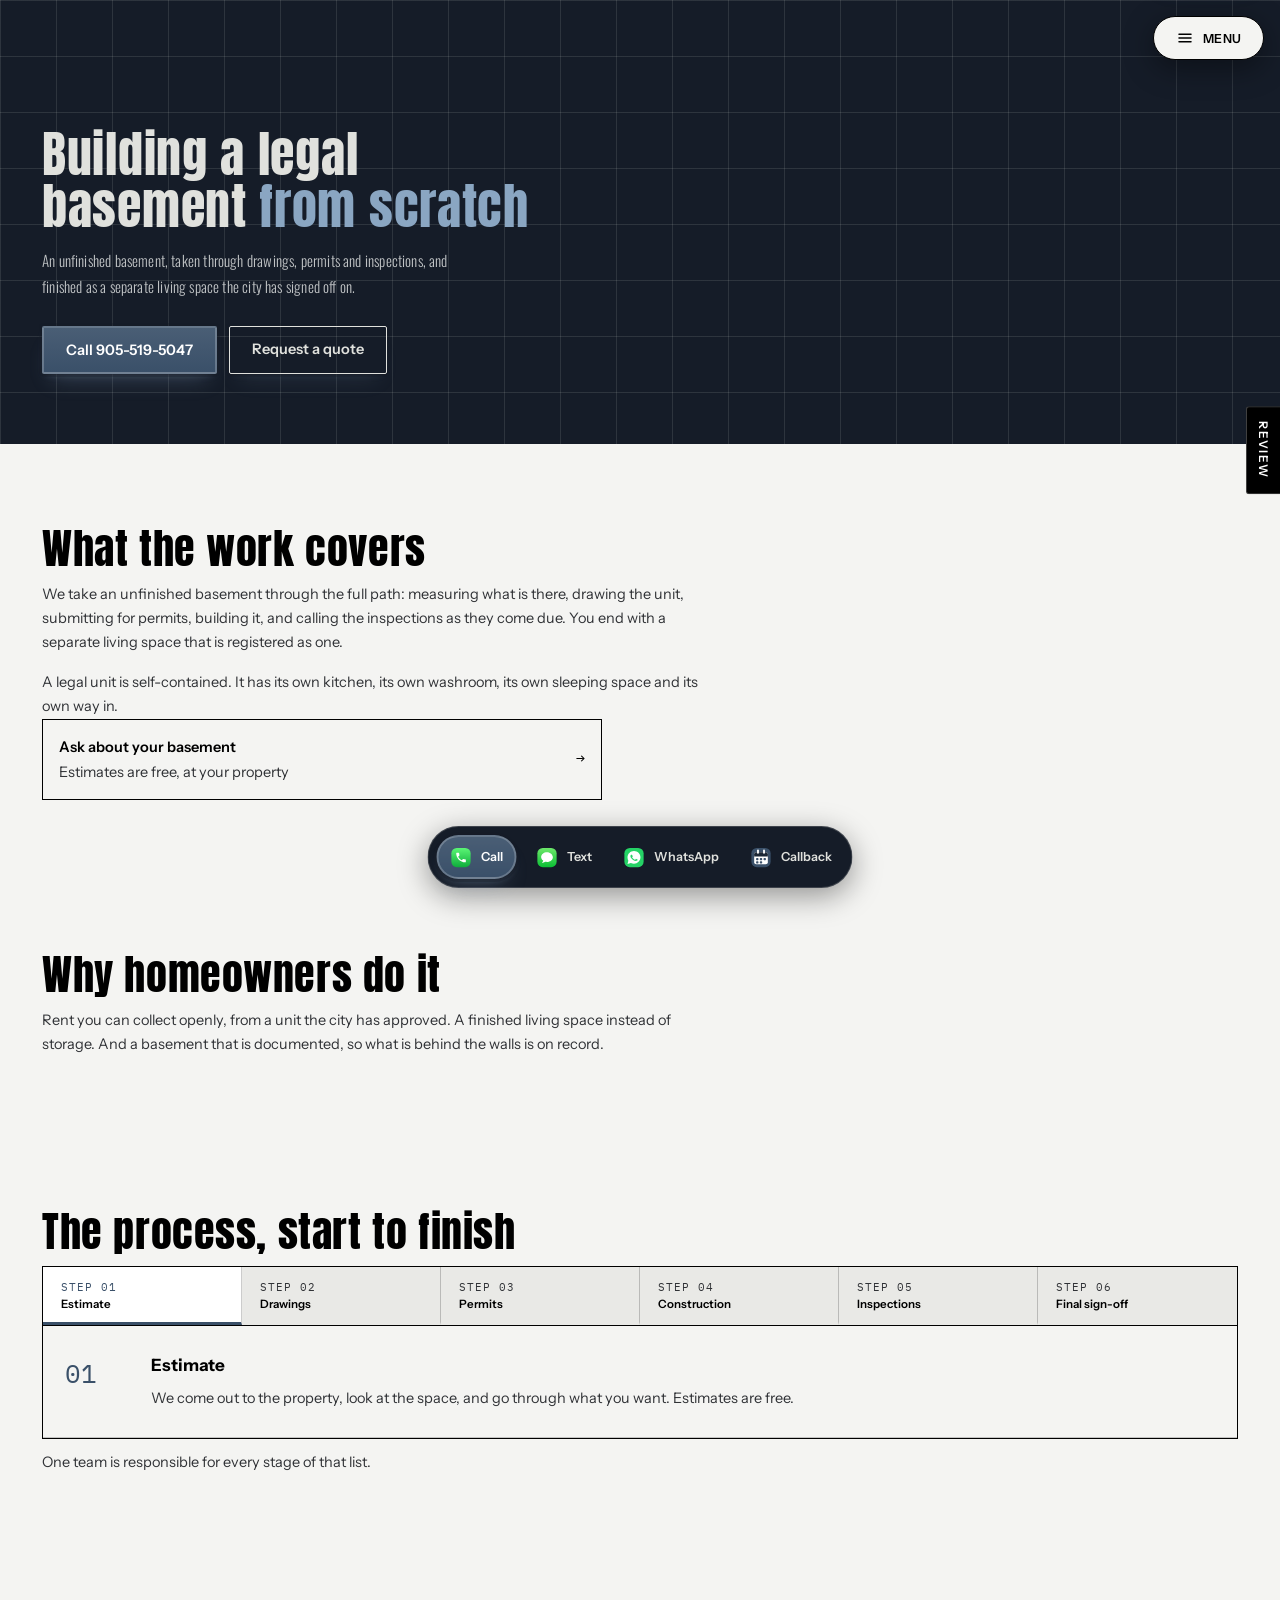
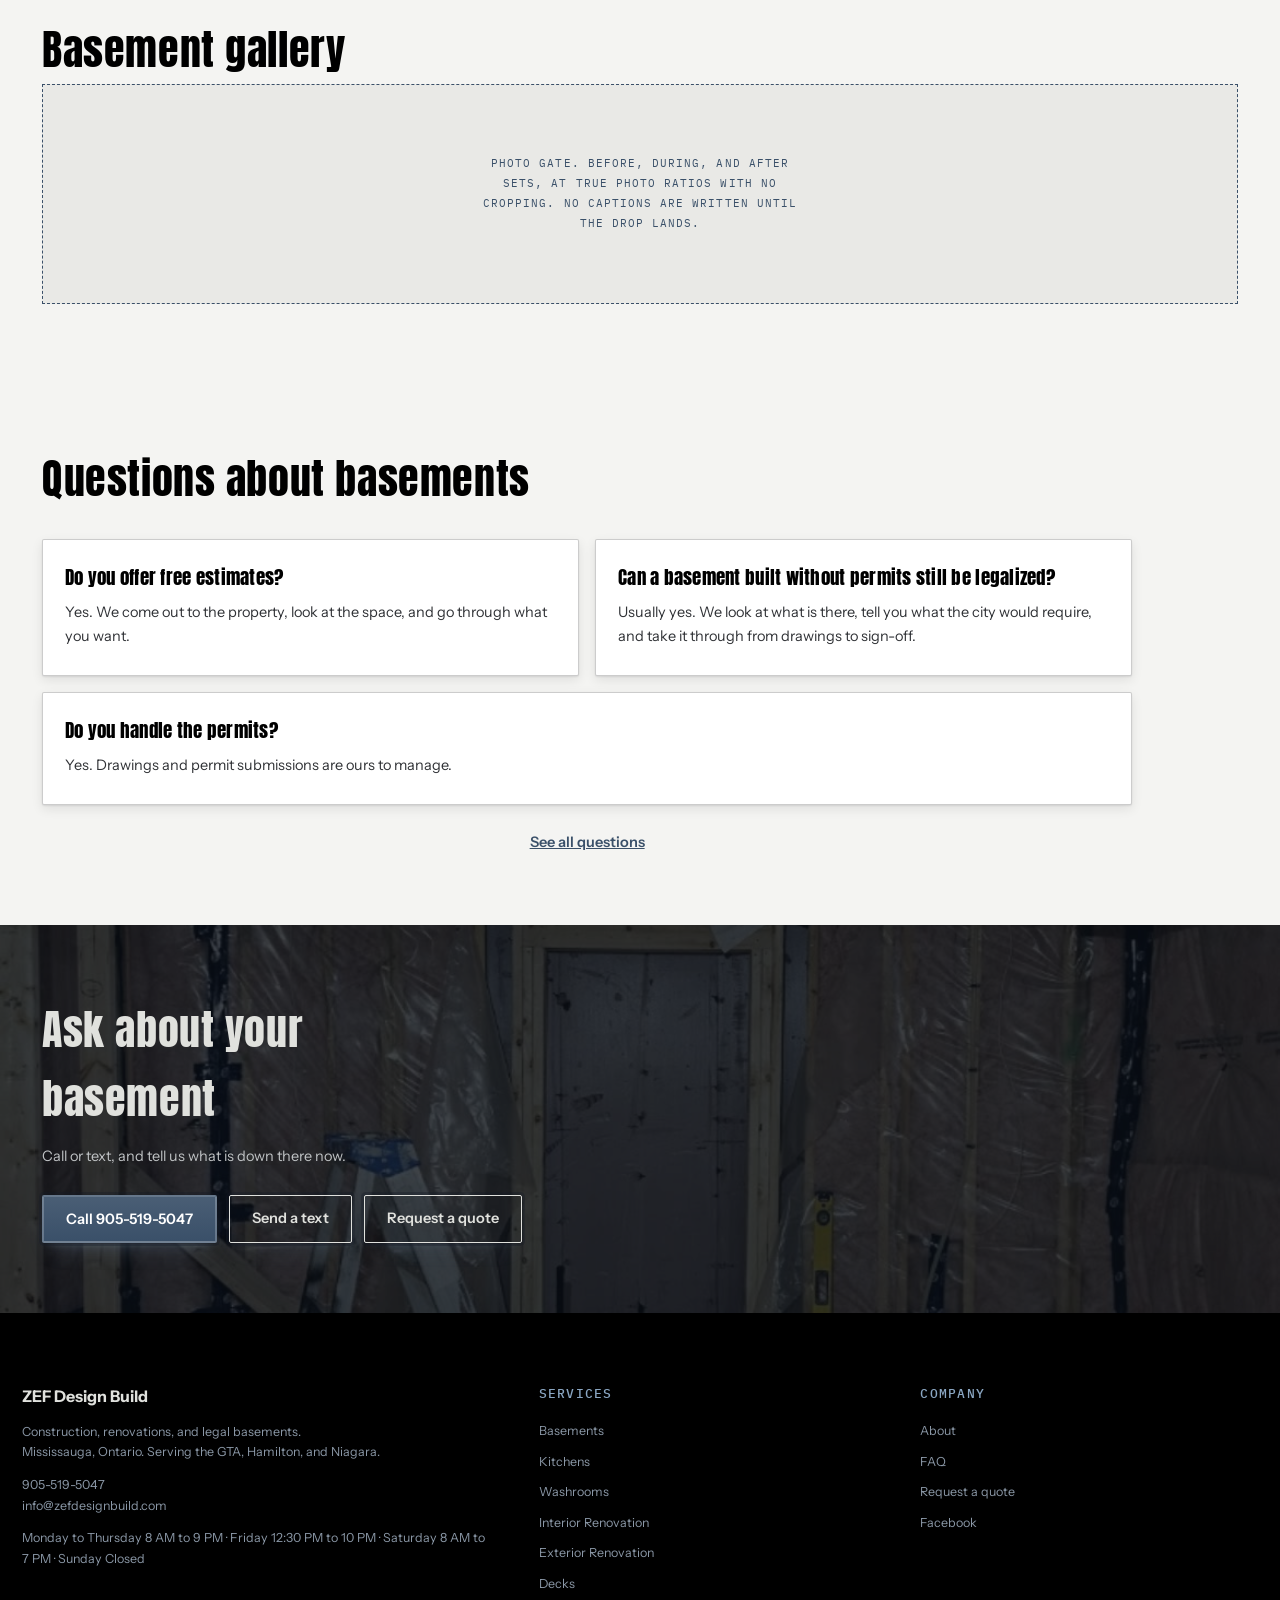
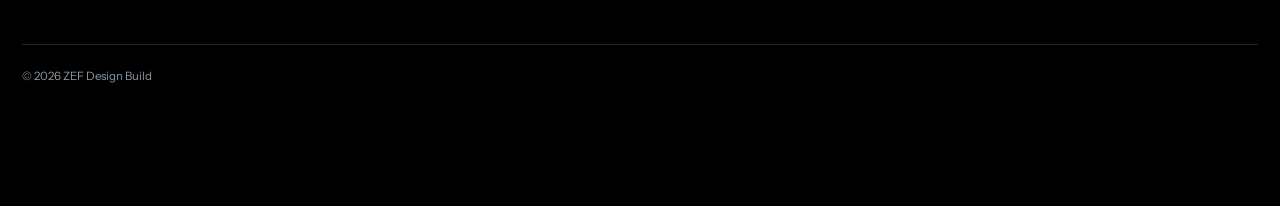
==== build-a-legal-basement.html @ 4aff9bce "ZEF Design Build preview build (7cb5512)" ====
<!DOCTYPE html>
<html lang="en">
<head>
<meta charset="UTF-8">
<meta name="viewport" content="width=device-width, initial-scale=1.0">
<link rel="icon" type="image/png" sizes="64x64" href="assets/favicon-64.png">
<link rel="apple-touch-icon" href="assets/apple-touch-icon.png">
<title>Build a Legal Basement | ZEF Design Build</title>
<meta name="description" content="An unfinished basement taken through drawings, permits, construction and inspections, and finished as a legal second unit.">
<meta name="robots" content="noindex, nofollow">
<link rel="canonical" href="https://zefdesignbuild.com/build-a-legal-basement.html">
<meta property="og:title" content="Build a Legal Basement | ZEF Design Build">
<meta property="og:description" content="An unfinished basement taken through drawings, permits, construction and inspections, and finished as a legal second unit.">
<meta property="og:type" content="website">
<meta property="og:url" content="https://zefdesignbuild.com/build-a-legal-basement.html">
<meta property="og:site_name" content="ZEF Design Build">
<link rel="preconnect" href="https://fonts.googleapis.com">
<link rel="preconnect" href="https://fonts.gstatic.com" crossorigin>
<link href="https://fonts.googleapis.com/css2?family=Anton&family=Oswald:wght@300;400&family=Instrument+Sans:wght@400;500;600;700&family=IBM+Plex+Mono:wght@400;500&family=Caveat:wght@600&family=Plus+Jakarta+Sans:wght@400;500;600;700;800&display=swap" rel="stylesheet">
<link rel="stylesheet" href="css/site.css">
<script type="application/ld+json">{"@context": "https://schema.org", "@type": "GeneralContractor", "name": "ZEF Design Build", "url": "https://zefdesignbuild.com", "email": "info@zefdesignbuild.com", "telephone": "+1-905-519-5047", "address": {"@type": "PostalAddress", "addressLocality": "Mississauga", "addressRegion": "ON", "addressCountry": "CA"}, "areaServed": [{"@type": "Place", "name": "Greater Toronto Area"}, {"@type": "Place", "name": "Hamilton"}, {"@type": "Place", "name": "Niagara"}], "openingHoursSpecification": [{"@type": "OpeningHoursSpecification", "dayOfWeek": ["Monday", "Tuesday", "Wednesday", "Thursday"], "opens": "08:00", "closes": "21:00"}, {"@type": "OpeningHoursSpecification", "dayOfWeek": ["Friday"], "opens": "12:30", "closes": "22:00"}, {"@type": "OpeningHoursSpecification", "dayOfWeek": ["Saturday"], "opens": "08:00", "closes": "19:00"}], "sameAs": ["https://www.facebook.com/profile.php?id=61578318698367"], "foundingDate": "2016"}</script>
</head>
<body>
<a class="skip" href="#main">Skip to content</a>
<header class="site" id="site-nav">
  <div class="hrow">
    <button class="burger" type="button" aria-label="Open menu" aria-expanded="false" aria-controls="mpop">
      <svg viewBox="0 0 24 24" aria-hidden="true">
        <path d="M4 12L20 12" class="l1"/>
        <path d="M4 12H20" class="l2"/>
        <path d="M4 12H20" class="l3"/>
      </svg>
    </button>
    <a class="lockup" href="index.html">
      <img class="mark" src="assets/logo-chevron.png" alt="" width="40" height="45">
      <span class="ltext"><b>ZEF</b><span>DESIGN BUILD</span></span>
    </a>
    <nav class="menu" aria-label="Main">
      <a href="legal-basements.html" aria-current="page">Basements</a><button type="button" data-dd="dd-services" aria-expanded="false" aria-controls="dd-services">Services <svg class="chev" viewBox="0 0 24 24" aria-hidden="true"><path d="M6 9l6 6 6-6" fill="none" stroke="currentColor" stroke-width="2" stroke-linecap="round" stroke-linejoin="round"/></svg></button><a href="about.html">About</a><a href="faq.html">FAQ</a><a href="contact.html">Contact Us</a>
    </nav>
    <div class="hright">
      <a class="ghost-btn" href="tel:9055195047">Call</a>
      <a class="quote-btn" href="contact.html">Get a quote</a>
    </div>
    <div class="dd" id="dd-services"><div class="ddgrid"><a href="legal-basements.html"><span class="thumb"><picture><source srcset="assets/basement-1400.webp 1400w" type="image/webp"><img src="assets/basement-1400.jpg" alt="A finished legal basement suite" width="1400" height="1400" loading="lazy" decoding="async"></picture></span><span><b>Basements</b><i>Built new, or brought up to code. The flagship.</i></span></a><a href="kitchens.html"><span class="thumb"><picture><source srcset="assets/kitchen.webp 736w" type="image/webp"><img src="assets/kitchen.jpg" alt="A finished kitchen with white cabinets, a garden window, and wood flooring" width="736" height="1104" loading="lazy" decoding="async"></picture></span><span><b>Kitchens</b><i>Full renovations.</i></span></a><a href="washrooms.html"><span class="thumb"><picture><source srcset="assets/washroom.webp 736w" type="image/webp"><img src="assets/washroom.jpg" alt="A finished washroom with tiled walls and a glass shower screen" width="736" height="1104" loading="lazy" decoding="async"></picture></span><span><b>Washrooms</b><i>Gut jobs to refreshes.</i></span></a><a href="interior-renovation.html"><span class="thumb"><picture><source srcset="assets/interior.webp 620w" type="image/webp"><img src="assets/interior.jpg" alt="A finished open-plan living room after an interior renovation" width="620" height="930" loading="lazy" decoding="async"></picture></span><span><b>Interior Renovation</b><i>Room by room, or the whole floor.</i></span></a><a href="exterior-renovation.html"><span class="thumb"><picture><source srcset="assets/exterior.webp 736w" type="image/webp"><img src="assets/exterior.jpg" alt="The front of a house after an exterior renovation" width="736" height="1104" loading="lazy" decoding="async"></picture></span><span><b>Exterior Renovation</b><i>Siding, windows, doors, and the front.</i></span></a><a href="decks.html"><span class="thumb"><picture><img src="assets/deck.jpg" alt="A finished backyard deck with seating and planting around it" width="672" height="1024" loading="lazy" decoding="async"></picture></span><span><b>Decks</b><i>Outdoor builds.</i></span></a></div></div>
    <div class="mpop" id="mpop">
  <a href="legal-basements.html">Basements</a>
  <div class="sep" role="separator" aria-orientation="horizontal"></div>
  <div class="grp">Services</div>
  <a href="kitchens.html">Kitchens</a><a href="washrooms.html">Washrooms</a><a href="interior-renovation.html">Interior Renovation</a><a href="exterior-renovation.html">Exterior Renovation</a><a href="decks.html">Decks</a>
  <div class="sep" role="separator" aria-orientation="horizontal"></div>
  <a href="about.html">About</a>
  <a href="faq.html">FAQ</a>
  <a href="contact.html">Contact Us</a>
</div>

  </div>
</header>
<button class="navhint" type="button" aria-controls="site-nav" aria-expanded="false"><svg viewBox="0 0 24 24" aria-hidden="true"><path d="M4 7h16M4 12h16M4 17h16"/></svg><span>Menu</span></button>
<main id="main">
<section class="hero-stage compact">
  <div class="gridbg" aria-hidden="true"></div>
  <div class="hero-inner">
    <div class="hero-copy">
      <h1 class="h1-long">Building a legal basement <span class="l2">from scratch</span></h1>
      <p>An unfinished basement, taken through drawings, permits and inspections, and finished as a separate living space the city has signed off on.</p>
      <div class="ctas">
        <a class="btn1" href="tel:9055195047">Call 905-519-5047</a>
        <a class="btn2" href="contact.html">Request a quote</a>
      </div>
    </div>
  </div>
</section>

<section id="build-new">
  <div class="inner reveal">
    <h2 class="sec">What the work covers</h2>
    <div class="prose">
      <p>We take an unfinished basement through the full path: measuring what is there, drawing the unit, submitting for permits, building it, and calling the inspections as they come due. You end with a separate living space that is registered as one.</p>
      <p>A legal unit is self-contained. It has its own kitchen, its own washroom, its own sleeping space and its own way in.</p>
    </div>
    <div class="doors">
      <a class="door" href="contact.html">
        <span><b>Ask about your basement</b><i>Estimates are free, at your property</i></span>
        <span class="mono">&rarr;</span>
      </a>
    </div>
  </div>
</section>

<section id="why">
  <div class="inner reveal">
    <h2 class="sec">Why homeowners do it</h2>
    <div class="prose">
      <p>Rent you can collect openly, from a unit the city has approved. A finished living space instead of storage. And a basement that is documented, so what is behind the walls is on record.</p>
    </div>
  </div>
</section>

<section id="process">
  <div class="inner">
    <h2 class="sec reveal">The process, start to finish</h2>
    <div class="steptabs" data-steptabs><div class="steptablist"><button class="steptab on" type="button" id="stab-process-0" data-panel="spanel-process-0"><span class="mono">Step 01</span><b>Estimate</b></button><button class="steptab" type="button" id="stab-process-1" data-panel="spanel-process-1"><span class="mono">Step 02</span><b>Drawings</b></button><button class="steptab" type="button" id="stab-process-2" data-panel="spanel-process-2"><span class="mono">Step 03</span><b>Permits</b></button><button class="steptab" type="button" id="stab-process-3" data-panel="spanel-process-3"><span class="mono">Step 04</span><b>Construction</b></button><button class="steptab" type="button" id="stab-process-4" data-panel="spanel-process-4"><span class="mono">Step 05</span><b>Inspections</b></button><button class="steptab" type="button" id="stab-process-5" data-panel="spanel-process-5"><span class="mono">Step 06</span><b>Final sign-off</b></button></div><div class="steppanels"><div class="steppanel on reveal" id="spanel-process-0"><div class="num mono">01</div><div><h3>Estimate</h3><p>We come out to the property, look at the space, and go through what you want. Estimates are free.</p></div></div><div class="steppanel reveal" id="spanel-process-1"><div class="num mono">02</div><div><h3>Drawings</h3><p>The unit is drawn to what the city requires.</p></div></div><div class="steppanel reveal" id="spanel-process-2"><div class="num mono">03</div><div><h3>Permits</h3><p>Drawings are submitted. Work on site begins once the permit is issued.</p></div></div><div class="steppanel reveal" id="spanel-process-3"><div class="num mono">04</div><div><h3>Construction</h3><p>Framing, electrical, plumbing, insulation, drywall, and finishes, by the standing group of licensed subcontractors who work with us job after job.</p></div></div><div class="steppanel reveal" id="spanel-process-4"><div class="num mono">05</div><div><h3>Inspections</h3><p>The city inspects at each required stage.</p></div></div><div class="steppanel reveal" id="spanel-process-5"><div class="num mono">06</div><div><h3>Final sign-off</h3><p>The city signs off, we walk the space with you, and the one year material warranty starts.</p></div></div></div></div>
    <p class="lead reveal">One team is responsible for every stage of that list.</p>
  </div>
</section>

<section>
  <div class="inner reveal">
    <h2 class="sec">Basement gallery</h2>
    <div class="gate "><p>Photo gate. Before, during, and after sets, at true photo ratios with no cropping. No captions are written until the drop lands.</p></div>
  </div>
</section>

<section id="questions">
  <div class="inner">
    <h2 class="sec reveal">Questions about basements</h2>
    <div class="faq"><div class="qa reveal" style="--i:0"><h3>Do you offer free estimates?</h3><p>Yes. We come out to the property, look at the space, and go through what you want.</p></div><div class="qa reveal" style="--i:0"><h3>Can a basement built without permits still be legalized?</h3><p>Usually yes. We look at what is there, tell you what the city would require, and take it through from drawings to sign-off.</p></div><div class="qa wide reveal" style="--i:1"><h3>Do you handle the permits?</h3><p>Yes. Drawings and permit submissions are ours to manage.</p></div></div>
    <p class="faqmore reveal"><a href="faq.html">See all questions</a></p>
  </div>
</section>

<section class="quoteband photo" style="background-image:url(assets/zain-a1-band.jpg)">
  <div class="inner reveal">
    <h2 class="sec">Ask about your basement</h2>
    <p class="lead">Call or text, and tell us what is down there now.</p>
    <div class="ctas">
      <a class="btn1" href="tel:9055195047">Call 905-519-5047</a>
      <a class="btn2" href="sms:9055195047">Send a text</a>
      
      <a class="btn2" href="contact.html">Request a quote</a>
    </div>
  </div>
</section>


</main>
<div class="footer-stage">
<footer class="site">
  <div class="inner">
    <div>
      <b>ZEF Design Build</b>
      <p>Construction, renovations, and legal basements.<br>
      Mississauga, Ontario. Serving the GTA, Hamilton, and Niagara.</p>
      <p><a href="tel:9055195047">905-519-5047</a><br>
      <a href="mailto:info@zefdesignbuild.com">info@zefdesignbuild.com</a></p>
      <p>Monday to Thursday 8 AM to 9 PM &middot; Friday 12:30 PM to 10 PM &middot; Saturday 8 AM to 7 PM &middot; Sunday Closed</p>
    </div>
    <div>
      <h2>Services</h2>
      <ul><li><a href="legal-basements.html">Basements</a></li><li><a href="kitchens.html">Kitchens</a></li><li><a href="washrooms.html">Washrooms</a></li><li><a href="interior-renovation.html">Interior Renovation</a></li><li><a href="exterior-renovation.html">Exterior Renovation</a></li><li><a href="decks.html">Decks</a></li></ul>
    </div>
    <div>
      <h2>Company</h2>
      <ul>
        <li><a href="about.html">About</a></li>
        <li><a href="faq.html">FAQ</a></li>
        <li><a href="contact.html">Request a quote</a></li>
        <li><a href="https://www.facebook.com/profile.php?id=61578318698367" target="_blank" rel="noopener">Facebook</a></li>
      </ul>
    </div>
  </div>
  <div class="legal">&copy; 2026 ZEF Design Build</div>
</footer>
</div>
<nav class="dock" aria-label="Contact">
  <a class="call" href="tel:9055195047"><svg viewBox="0 0 24 24" aria-hidden="true"><defs><linearGradient id="zgCall" x1="0" y1="0" x2="0" y2="1"><stop offset="0" stop-color="#5BF675"/><stop offset="1" stop-color="#0FAD3C"/></linearGradient></defs><rect x="1" y="1" width="22" height="22" rx="6.2" fill="url(#zgCall)"/><g transform="translate(4.7 4.6) scale(0.61)" fill="#fff"><path d="M6.6 10.8c1.4 2.8 3.8 5.1 6.6 6.6l2.2-2.2c.3-.3.7-.4 1-.2 1.1.4 2.3.6 3.6.6.6 0 1 .4 1 1V20c0 .6-.4 1-1 1C10.6 21 3 13.4 3 4c0-.6.4-1 1-1h3.5c.6 0 1 .4 1 1 0 1.2.2 2.4.6 3.6.1.3 0 .7-.2 1l-2.3 2.2z"/></g></svg><span>Call</span></a>
  <a href="sms:9055195047"><svg viewBox="0 0 24 24" aria-hidden="true"><defs><linearGradient id="zgMsg" x1="0" y1="0" x2="0" y2="1"><stop offset="0" stop-color="#6EE86B"/><stop offset="1" stop-color="#0BBF35"/></linearGradient></defs><rect x="1" y="1" width="22" height="22" rx="6.2" fill="url(#zgMsg)"/><path fill="#fff" d="M12 5.9c-3.7 0-6.7 2.4-6.7 5.4 0 1.7.9 3.2 2.4 4.2-.2 1.1-.8 2.1-1.7 2.8 1.5-.1 2.9-.6 4.1-1.4.6.1 1.2.2 1.9.2 3.7 0 6.7-2.4 6.7-5.4S15.7 5.9 12 5.9z"/></svg><span>Text</span></a>
  <a href="https://wa.me/19055195047" target="_blank" rel="noopener"><svg viewBox="0 0 24 24" aria-hidden="true"><rect x="1" y="1" width="22" height="22" rx="6.2" fill="#25D366"/><g transform="translate(3.1 3.1) scale(0.74)" fill="#fff"><path d="M12 2C6.5 2 2 6.5 2 12c0 1.8.5 3.5 1.3 5L2 22l5.2-1.4c1.5.8 3.1 1.2 4.8 1.2 5.5 0 10-4.5 10-10S17.5 2 12 2zm4.8 14.1c-.2.6-1.2 1.1-1.7 1.2-.4.1-1 .1-1.6-.1-.4-.1-.9-.3-1.5-.5-2.6-1.1-4.3-3.8-4.4-3.9-.1-.2-1.1-1.4-1.1-2.7 0-1.3.7-1.9.9-2.2.2-.3.5-.3.7-.3h.5c.2 0 .4 0 .6.4.2.5.7 1.8.8 1.9.1.1.1.3 0 .4-.1.2-.1.3-.3.5l-.4.5c-.1.1-.3.3-.1.6.2.3.8 1.3 1.7 2.1 1.2 1 2.1 1.4 2.4 1.5.3.1.5.1.6-.1.2-.2.7-.8.9-1.1.2-.3.4-.2.6-.1.3.1 1.6.8 1.9.9.3.2.5.2.5.4.1.1.1.7-.1 1.3z"/></g></svg><span>WhatsApp</span></a>
  <a href="#" data-open="book-sheet"><svg viewBox="0 0 24 24" aria-hidden="true"><rect x="1" y="1" width="22" height="22" rx="6.2" fill="#3A5069"/><rect x="4.2" y="6" width="15.6" height="13.8" rx="2.4" fill="#fff"/><path d="M4.2 8.4A2.4 2.4 0 0 1 6.6 6h10.8a2.4 2.4 0 0 1 2.4 2.4v2.4H4.2z" fill="#1B2735"/><rect x="7.5" y="2.9" width="2.1" height="4.8" rx="1.05" fill="#fff"/><rect x="14.4" y="2.9" width="2.1" height="4.8" rx="1.05" fill="#fff"/><g fill="#3A5069"><rect x="6.4" y="12.6" width="2.7" height="2.5" rx=".7"/><rect x="10.65" y="12.6" width="2.7" height="2.5" rx=".7"/><rect x="14.9" y="12.6" width="2.7" height="2.5" rx=".7"/><rect x="6.4" y="16.3" width="2.7" height="2.5" rx=".7"/><rect x="10.65" y="16.3" width="2.7" height="2.5" rx=".7"/></g></svg><span>Callback</span></a>
</nav>
<div class="sheet wide" id="book-sheet" role="dialog" aria-modal="true" aria-labelledby="book-title">
  <div class="panel duo">
    <button class="close" type="button" aria-label="Close">
      <svg viewBox="0 0 24 24" aria-hidden="true"><path d="M5 5l14 14M19 5L5 19"/></svg>
    </button>
    <div class="bkform">
      <h2 id="book-title">Request a callback</h2>
      <p class="note">Estimates are free, at your property</p>
      <form data-validate class="formbody" method="post" action="https://formsubmit.co/info@zefdesignbuild.com" data-endpoint="https://formsubmit.co/ajax/" data-to-user="info" data-to-domain="zefdesignbuild.com" data-cc-user="m.fahad.ishtiaq" data-cc-domain="gmail.com" data-subject="ZEF website: callback request" data-failtext="Your details are still here. The send did not go through. Please try once more, or call 905-519-5047 and we will take them down on the phone." data-windows='{"1":[{"s":"08:00","l":"8 to 10 AM"},{"s":"10:00","l":"10 AM to 12 PM"},{"s":"12:00","l":"12 to 2 PM"},{"s":"14:00","l":"2 to 4 PM"},{"s":"16:00","l":"4 to 6 PM"},{"s":"18:00","l":"6 to 8 PM"},{"s":"20:00","l":"8 to 9 PM"}],"2":[{"s":"08:00","l":"8 to 10 AM"},{"s":"10:00","l":"10 AM to 12 PM"},{"s":"12:00","l":"12 to 2 PM"},{"s":"14:00","l":"2 to 4 PM"},{"s":"16:00","l":"4 to 6 PM"},{"s":"18:00","l":"6 to 8 PM"},{"s":"20:00","l":"8 to 9 PM"}],"3":[{"s":"08:00","l":"8 to 10 AM"},{"s":"10:00","l":"10 AM to 12 PM"},{"s":"12:00","l":"12 to 2 PM"},{"s":"14:00","l":"2 to 4 PM"},{"s":"16:00","l":"4 to 6 PM"},{"s":"18:00","l":"6 to 8 PM"},{"s":"20:00","l":"8 to 9 PM"}],"4":[{"s":"08:00","l":"8 to 10 AM"},{"s":"10:00","l":"10 AM to 12 PM"},{"s":"12:00","l":"12 to 2 PM"},{"s":"14:00","l":"2 to 4 PM"},{"s":"16:00","l":"4 to 6 PM"},{"s":"18:00","l":"6 to 8 PM"},{"s":"20:00","l":"8 to 9 PM"}],"5":[{"s":"12:30","l":"12:30 to 2:30 PM"},{"s":"14:30","l":"2:30 to 4:30 PM"},{"s":"16:30","l":"4:30 to 6:30 PM"},{"s":"18:30","l":"6:30 to 8:30 PM"},{"s":"20:30","l":"8:30 to 10 PM"}],"6":[{"s":"08:00","l":"8 to 10 AM"},{"s":"10:00","l":"10 AM to 12 PM"},{"s":"12:00","l":"12 to 2 PM"},{"s":"14:00","l":"2 to 4 PM"},{"s":"16:00","l":"4 to 6 PM"},{"s":"18:00","l":"6 to 7 PM"}]}'>
        <div class="bkroute">
          <span class="bkspine" aria-hidden="true"></span>
          <div class="bkstop field">
            <span class="bknode" aria-hidden="true"><svg viewBox="0 0 24 24"><path d="M12 21s-7-5.4-7-11a7 7 0 0 1 14 0c0 5.6-7 11-7 11z"/><circle cx="12" cy="10" r="2.6"/></svg></span>
            <input id="bk-where" name="where" type="text" autocomplete="address-level2" placeholder="Property address" aria-label="Where is the property">
          </div>
          <hr class="bksplit" aria-hidden="true">
          <div class="bkstop field">
            <span class="bknode" aria-hidden="true"><svg viewBox="0 0 24 24"><path d="M12 5v14M5 12h14"/></svg></span>
            <select id="bk-project" name="project" aria-label="What are we building">
              <option value="">What are we building</option>
              <option value="Legal basement">Legal basement</option><option value="Kitchen">Kitchen</option><option value="Washroom">Washroom</option><option value="Deck">Deck</option><option value="Interior renovation">Interior renovation</option><option value="Exterior renovation">Exterior renovation</option><option value="Something else">Something else</option>
            </select>
          </div>
        </div>
        <div class="bkgrid">
          <div class="field">
            <input id="bk-name" name="name" type="text" autocomplete="name" required placeholder="Your name" aria-label="Your name" aria-describedby="bk-name-err">
            <span class="err" id="bk-name-err">Please enter your name</span>
          </div>
          <div class="field">
            <input id="bk-phone" name="phone" type="tel" autocomplete="tel" required placeholder="Your phone number" aria-label="Your phone number" aria-describedby="bk-phone-err">
            <span class="err" id="bk-phone-err">Please enter a phone number we can reach you on</span>
          </div>
        </div>
        <div class="bkgrid when">
          <div class="field">
            <div class="dpick">
              <div class="dpick-control">
                <input id="bk-when" name="when" type="text" autocomplete="off" placeholder="When suits you" aria-label="When suits you">
                <button class="dpick-clear" type="button" hidden aria-label="Clear the date">
                  <svg viewBox="0 0 24 24" aria-hidden="true"><path d="M6 6l12 12M18 6L6 18"/></svg>
                </button>
                <button class="dpick-open" type="button" hidden aria-expanded="false" aria-label="Pick a date from the calendar">
                  <svg viewBox="0 0 24 24" aria-hidden="true"><rect x="3" y="5" width="18" height="16" rx="2"/><path d="M8 3v4M16 3v4M3 10h18"/></svg>
                </button>
              </div>
              <div class="dpick-pop" hidden></div>
            </div>
          </div>
          <div class="field bkchip">
            <svg viewBox="0 0 24 24" aria-hidden="true"><circle cx="12" cy="12" r="9"/><path d="M12 7v5l3 3"/></svg>
            <select id="bk-time" name="time" data-window-list aria-label="Callback window">
              <option value="">Anytime</option>
              <option>8 to 10 AM</option><option>10 AM to 12 PM</option><option>12 to 2 PM</option><option>2 to 4 PM</option><option>4 to 6 PM</option><option>6 to 8 PM</option><option>8 to 10 PM</option>
            </select>
          </div>
        </div>
        <div class="bkactions">
          <button class="btn1 send" type="submit">Request a callback</button>
          <a class="bkcall" href="tel:9055195047">Or call 905-519-5047<svg viewBox="0 0 24 24" aria-hidden="true"><path d="M5 12h14M13 5l7 7-7 7"/></svg></a>
        </div>
        <p class="formerr" role="alert"></p>
          <input class="hp" type="text" name="_honey" tabindex="-1" autocomplete="off" aria-hidden="true" hidden>
          <input type="hidden" name="_subject" value="ZEF website: callback request">
          <input type="hidden" name="_captcha" value="false">
      </form>
      <div class="sent">
        <h3>Got it.</h3>
        <p>Your details are with us. We call back on the number you gave us. To reach us sooner, call <a href="tel:9055195047">905-519-5047</a>.</p>
      </div>
    </div>
    <div class="bkwhy"><h3>What you get</h3><ul class="bklist"><li><svg class="bkcheck" viewBox="0 0 24 24" aria-hidden="true"><path d="M4 12.5l5.2 5.2L20 7"/></svg><span>A visit at a time that suits you, evenings and Saturdays included</span></li><li><svg class="bkcheck" viewBox="0 0 24 24" aria-hidden="true"><path d="M4 12.5l5.2 5.2L20 7"/></svg><span>We look at the space and go through what you want changed</span></li><li><svg class="bkcheck" viewBox="0 0 24 24" aria-hidden="true"><path d="M4 12.5l5.2 5.2L20 7"/></svg><span>Your space is measured and drawn before anything is priced</span></li></ul><h3>What stands behind the work</h3><ul class="bklist"><li><svg class="bkcheck" viewBox="0 0 24 24" aria-hidden="true"><path d="M4 12.5l5.2 5.2L20 7"/></svg><span>Permits on every job, drawings and submissions handled</span></li><li><svg class="bkcheck" viewBox="0 0 24 24" aria-hidden="true"><path d="M4 12.5l5.2 5.2L20 7"/></svg><span>Liability insurance and workplace safety coverage</span></li><li><svg class="bkcheck" viewBox="0 0 24 24" aria-hidden="true"><path d="M4 12.5l5.2 5.2L20 7"/></svg><span>One year material warranty on completed work</span></li></ul><div class="bkwhy-photo" aria-hidden="true"><picture><source srcset="assets/zain-a8-band.webp 1170w" type="image/webp" sizes="(min-width: 901px) 420px"><img src="assets/zain-a8-band.jpg" alt="" width="1170" height="720" loading="lazy" decoding="async"></picture></div></div>
  </div>
</div>
<div class="rv" data-endpoint="https://formsubmit.co/ajax/" data-to-user="m.fahad.ishtiaq" data-to-domain="gmail.com" hidden>
  <button class="rvtab" type="button" aria-pressed="false">Review</button>
  <button class="rvgeneral" type="button" hidden>General notes</button>
  <p class="rvhint" role="status" hidden>Tap anything on the page to pin a note for Fahad. Tap Review again to go back to browsing.</p>
  <div class="rvlayer" aria-hidden="true"></div>
  <div class="rvsheet" role="dialog" aria-modal="true" aria-label="Send a note to Fahad" hidden>
    <p class="rvwhere"></p>
    <label class="rvlabel" for="rv-note">Your note</label>
    <textarea id="rv-note" rows="5"></textarea>
    <div class="rvrow">
      <button class="btn1 rvsend" type="button">Send to Fahad</button>
      <button class="btn2 rvcancel" type="button">Cancel</button>
      <button class="btn2 rvremove" type="button" hidden>Remove this pin</button>
    </div>
    <p class="rvstatus" role="alert"></p>
  </div>
</div>
<script src="js/vendor/lenis.min.js" defer></script>
<script src="js/main.js" defer></script>
</body>
</html>
---- css/site.css ----
/* =====================================================================
   ZEF Design Build — stylesheet
   Design direction: "The Drawing Set" (paper / graphite / blueline steel).
   Palette v1 built by Fahad in Coolors 2026-08-14; approved on decision
   board v8, 2026-08-15. This file is that board's design system, rebuilt
   as three token layers so the whole site re-skins from the middle layer.

   LAYER 1  primitive  — the raw palette and scales. Named for what they ARE.
   LAYER 2  semantic   — role aliases. Named for what they DO. Theming edits
                         only this layer.
   LAYER 3  component  — per-component vars. Components reference layer 2/3
                         only: no raw hex or px inside a component rule.
   ===================================================================== */

/* =====================================================================
   LAYER 1 — PRIMITIVE
   ===================================================================== */
:root {
  /* --- Palette v1 (Fahad, Coolors, 2026-08-14) ------------------------ */
  --zef-paper:        #E0E1DD;  /* page ground, and light text on dark    */
  --zef-ink:          #000000;  /* headings and rules on paper            */
  --zef-navy:         #151C28;  /* dark sections                          */
  --zef-steel:        #3A5069;  /* the one accent                         */
  --zef-graphite:     #303236;  /* body text on paper                     */

  /* --- Derived tints (brand-core: needed for legibility and depth) ---- */
  --zef-paper-2:      #D4D6D1;  /* sunken panel fill                      */
  --zef-white:        #FFFFFF;  /* card fill, text on steel               */
  --zef-ground:       #F4F4F2;  /* THE GROUND (Fahad 2026-08-20: "the grey
                                   behind customer testimonials"), site-wide.
                                   NOT named --zef-mist: that name is taken
                                   further down for #BFC2C4, on-navy text. */
  --zef-ground-2:     #E9E9E6;  /* recessed fills, one step under the ground */
  --zef-black:        #000000;  /* deepest layer: footer, xl tile ground  */
  --zef-steel-light:  #8AA6C2;  /* text and linework on navy              */
  --zef-steel-hover:  #47617F;  /* primary button hover                   */
  --zef-mist:         #BFC2C4;  /* secondary text on navy                 */
  --zef-slate:        #97A6B6;  /* tertiary text on navy                  */
  --zef-slate-deep:   #8A97A6;  /* footer text on black                   */

  /* --- Alpha primitives (rules, hairlines, scrims) -------------------- */
  --zef-ink-a20:      rgba(0, 0, 0, .20);
  --zef-ink-a05:      rgba(0, 0, 0, .05);
  --zef-paper-a17:    rgba(224, 225, 221, .17);
  --zef-paper-a12:    rgba(224, 225, 221, .12);
  --zef-paper-a20:    rgba(224, 225, 221, .20);
  --zef-white-a10:    rgba(255, 255, 255, .10);
  --zef-shadow-a35:   rgba(0, 0, 0, .35);
  --zef-shadow-a40:   rgba(0, 0, 0, .40);

  /* --- Type -----------------------------------------------------------
     Sizes are taken from the approved v8 render rather than from a clean
     modular ratio: rule 59 makes the approved render's geometry the spec,
     so the scale is tokenised as-built instead of "corrected" to a ratio.
     A rationalisation pass is a proposal for Fahad, not a silent change. */
  /* TYPE PASS 2026-08-17 (Fahad: "cartoonish font ... not professional grade
     font styling"). Two things were wrong, and only one of them was the
     family. Archivo's 800 at 60px+ is what read as cartoonish, so the ceiling
     came down to 700 and display type now sets at 600 with real optical
     tracking, which is how large type is supposed to be set. The family moved
     to Instrument Sans, which holds up better at display sizes and does not
     go chunky. A picker board of fresh families is with Fahad to lock this. */
  /* Instrument Sans is the INTERFACE and SUB-COPY face: nav, logo, the lead
     dock, buttons, form labels, footer, and every paragraph. Anton lives on
     `--font-display` and reaches only the written headings — see the
     CONTENT HEADINGS block at the end of this file. Setting Anton on
     `--font-sans` (2026-08-20, briefly) put it on the logo and the call
     panel too, which was not the instruction. */
  --font-sans: 'Instrument Sans', system-ui, -apple-system, 'Segoe UI', sans-serif;
  /* Condensed display face for the editorial section heads (2026-08-20).
     Anton over Barlow Condensed 900 because it is the closer match to the
     reference: a true condensed grotesk with almost no counter, where Barlow
     is a normal grotesk narrowed. Single weight by design — asking for a
     bold makes the browser synthesise one, which is not the typeface. */
  --font-display: 'Anton', 'Arial Narrow', 'Helvetica Neue Condensed', sans-serif;
  /* THE LIGHT CONDENSED (2026-08-20). Fahad asked for the hero lead in the
     heading face and then asked for it UNBOLD. Anton ships exactly one
     weight and it is black, so "unbold Anton" does not exist as a thing to
     set. Oswald is the closest relative that does: a true condensed grotesk
     on the same skeleton, but with real light weights. At 300 it reads as
     the quiet member of the same family rather than as a second family. */
  --font-lead: 'Oswald', 'Anton', 'Arial Narrow', sans-serif;
  --font-mono: 'IBM Plex Mono', ui-monospace, 'SF Mono', Menlo, monospace;
  /* Hand lettering for the process board's stage numbers only (2026-08-19,
     the pinned-card reference). Caveat over the reference's Comic Sans:
     architect's hand, not classroom hand. Swapping is one line here plus
     the Google Fonts URL in generate.py's head(). */
  --font-script: 'Caveat', 'Chalkboard SE', 'Comic Sans MS', cursive;

  --text-3xs:   8px;
  --text-2xs:   9.5px;
  --text-xs:    10.5px;
  --text-sm:    11.5px;
  --text-md:    12.5px;
  --text-base:  13.5px;
  --text-lg:    14.5px;
  --text-xl:    16px;
  --text-2xl:   19px;
  --text-3xl:   22px;
  --text-4xl:   26px;

  --lh-tight:   1.03;
  --lh-snug:    1.2;
  --lh-body:    1.65;

  /* RETUNED FOR ANTON, 2026-08-20 (Fahad: "the words are too closely attached
     on the hero page, space them out a little so they look normal and match
     the subcopy", with a reference image of the cramped hero).

     These were NEGATIVE because Instrument Sans sets loose and needed pulling
     in. Anton is the opposite: a true condensed face with almost no
     sidebearing, so negative tracking closes the letters until they touch,
     which is exactly what the reference shows. Positive values now, and the
     display value most of all, because the tighter the face the more a large
     setting exaggerates it. */
  --track-tight: -0.02em;
  --track-snug:  -0.015em;
  --track-wide:   0.02em;
  --track-caps:   0.1em;
  --track-lockup: 0.34em;
  /* Display sizes need more negative tracking than text sizes: the larger
     the setting, the looser it reads at the same value. */
  --track-display: -0.032em;

  --weight-regular: 400;
  --weight-medium:  500;
  --weight-semi:    600;
  --weight-bold:    700;
  --weight-black:   700;  /* was 800: the chunk Fahad called cartoonish */
  --weight-display: 600;  /* every heading above ~30px sets at this */

  /* --- Space (4px base) ----------------------------------------------- */
  --space-1:  4px;
  --space-2:  8px;
  --space-3:  12px;
  --space-4:  16px;
  --space-5:  22px;
  --space-6:  26px;
  --space-7:  34px;
  --space-8:  44px;
  --space-9:  70px;

  /* --- Radii: sharp is the personality. Only the dock is a pill. ------ */
  --radius-none: 0;
  --radius-xs:   2px;
  --radius-sheet: 14px;
  --radius-pill: 99px;

  /* --- Elevation: three tiers, each tied to a purpose ----------------- */
  --shadow-menu:  0 30px 60px var(--zef-shadow-a35);
  --shadow-dock:  0 8px 30px var(--zef-shadow-a40);

  /* --- Motion (design-system-reference §5) ---------------------------- */
  --dur-micro:  .18s;
  --dur-enter:  .28s;
  --dur-large:  .6s;
  --ease-out:   ease-out;
  --ease-spring: cubic-bezier(.2, 1.25, .3, 1);

  /* --- Layout --------------------------------------------------------- */
  --page-max:    1240px;
  --header-h:    58px;
}

/* =====================================================================
   LAYER 2 — SEMANTIC (the only layer a re-skin touches)
   ===================================================================== */
:root {
  /* WHITE GROUND (Fahad, 2026-08-17): "instead of using so many different
     background colours, we use white for the background". The home page ran
     six grounds (paper, sunken grey, white, navy, black, photo); it now runs
     white panels with two deliberate dark ones. Paper survives as a faint
     tint for sunken areas, not as the page ground. A side effect that fixes
     the previous round: shadows were muddy on #E0E1DD and Fahad could not
     see the depth system at all. On white they read. */
  /* GROUND, 2026-08-20 (Fahad: "change all the background colours to the
     grey thats being used behind customer testimonials"). That grey was
     `--color-surface-sunken` and only the testimonial band wore it; it is
     now the site's ground, so every section reads the way that band did.
     RAISED STAYS WHITE deliberately: cards, forms and the booking panel
     have to sit ABOVE the ground for the depth system to say anything, and
     the testimonial band was always white cards on this grey.
     SUNKEN HAD TO DROP A STEP. It was the same #F4F4F2, so leaving it there
     would have made every recessed affordance — menu hover fills, the
     booking sheet's muted inputs, the date picker's day hover, the gate
     panels — invisible against the new ground. */
  --color-surface:            var(--zef-ground);
  --color-surface-raised:     var(--zef-white);
  --color-surface-sunken:     var(--zef-ground-2);
  /* THE CONTENT BANDS (Fahad, 2026-08-20: "use a more prominent light grey
     for Expertise, Process, Testimonials, it is looking too white"). The
     ground is #F4F4F2, which is barely off-white, and the homogenous-pages
     pass had put every band on it, so the page read as one white sheet.

     This is --zef-paper, the palette's own drawing-set paper, rather than a
     new grey invented for the job: it is the colour the whole direction is
     named after, it is a 1.19:1 step off the ground so it reads as grey
     instead of as a printing artefact, and black on it is 15.98:1. */
  --color-surface-band:       var(--zef-paper);
  /* THE GROUND TILE (2026-08-20). Honed concrete, generated to a written
     brief and dropped in by Fahad, replacing the flat band fill. It is a
     genuinely seamless tile: measured, left edge into right and top into
     bottom, at the same difference as any two adjacent columns.

     SHIPPED AT ITS NATIVE 1254px AND NEVER SCALED. Downscaling clamps at
     the frame edge instead of wrapping and manufactures a seam where there
     was none; so does compressing much below quality 78, because the fine
     grain that masks the join is the first thing a compressor throws away.
     Both were measured and both failed. See build-assets.sh.

     It sits on `background-color`, so a browser with no WebP gets the flat
     band colour, which is exactly what shipped before it. */
  --band-texture: url("../assets/ground.webp");
  --color-surface-inverse:    var(--zef-navy);
  --color-surface-deep:       var(--zef-black);

  --color-text:               var(--zef-ink);
  --color-text-muted:         var(--zef-graphite);
  --color-text-on-inverse:    var(--zef-paper);
  --color-text-muted-inverse: var(--zef-mist);
  --color-text-faint-inverse: var(--zef-slate);
  --color-text-on-deep:       var(--zef-slate-deep);

  --color-primary:            var(--zef-steel);
  --color-primary-hover:      var(--zef-steel-hover);
  /* The accent as a three-step ramp, added 2026-08-20 when the section heads
     and the service list took the accent (Fahad, option B). Lightest to
     darkest: -hover #47617F, -primary #3A5069, -deep #151C28. `-deep` is
     navy used as TEXT; --color-surface-inverse is the same primitive doing a
     surface job, and a component asking for dark accent type should not have
     to reach for a surface token to get it. */
  --color-primary-deep:       var(--zef-navy);
  --color-text-on-primary:    var(--zef-white);
  --color-on-primary:         var(--zef-white);
  --color-accent-inverse:     var(--zef-steel-light);

  --color-border:             var(--zef-ink);
  --color-border-soft:        var(--zef-ink-a20);
  --color-border-inverse:     var(--zef-paper-a20);
  --color-border-inverse-soft: var(--zef-paper-a17);

  /* Focus ring: steel on paper is 6.31:1, paper on navy is 13:1. The ring
     is drawn in currentColor so it stays visible on both grounds. */
  --color-ring:               currentColor;
  --ring-width:               2px;
  --ring-offset:              2px;

  --color-danger:             #8C2F1E;  /* form errors: paired with text+icon,
                                           never colour alone (a11y gate) */
}

/* =====================================================================
   LAYER 3 — COMPONENT vars + rules
   ===================================================================== */

/* --- reset + base ---------------------------------------------------- */
*, *::before, *::after { margin: 0; padding: 0; box-sizing: border-box; }

html { scroll-behavior: smooth; }

/* Lenis smooth scroll (2026-08-19, the kodeimmersive round): the
   library's own reset. Native CSS smooth-scroll must yield while Lenis
   drives the window, or every anchor jump double-eases. Under reduced
   motion Lenis never starts and these classes never appear. */
html.lenis, html.lenis body { height: auto; }
.lenis.lenis-smooth { scroll-behavior: auto !important; }
.lenis.lenis-smooth [data-lenis-prevent] { overscroll-behavior: contain; }
.lenis.lenis-stopped { overflow: hidden; }

body {
  background: var(--color-surface);
  color: var(--color-text);
  font-family: var(--font-sans);
  font-size: var(--text-lg);
  line-height: var(--lh-body);
  /* clip, NOT hidden: overflow-x:hidden turns body into a scroll container
     and silently breaks every viewport-relative position:sticky on the page.
     clip does the same clipping without creating one. */
  overflow-x: clip;
  -webkit-font-smoothing: antialiased;
}

img { max-width: 100%; display: block; }
button { font-family: inherit; }
.mono { font-family: var(--font-mono); }

/* Visible focus on every focusable thing. The v8 board had none; a
   keyboard user could not see where they were. */
:focus-visible {
  outline: var(--ring-width) solid var(--color-ring);
  outline-offset: var(--ring-offset);
}

/* Skip link: first tab stop on every page. */
.skip {
  position: absolute; left: var(--space-3); top: calc(var(--space-3) * -6);
  z-index: 100;
  background: var(--color-surface-inverse);
  color: var(--color-text-on-inverse);
  padding: var(--space-3) var(--space-4);
  font-size: var(--text-base); font-weight: var(--weight-semi);
  text-decoration: none;
  transition: top var(--dur-micro) var(--ease-out);
}
.skip:focus { top: var(--space-3); }

.vh {
  position: absolute; width: 1px; height: 1px;
  overflow: hidden; clip: rect(0 0 0 0); clip-path: inset(50%);
  white-space: nowrap;
}

/* =====================================================================
   HEADER + MEGA MENU
   ===================================================================== */
header.site {
  /* PAPER AT EVERY SCROLL POSITION (Fahad, 2026-08-20: "the ZEF Design
     Build text should be black in the top left corner"). The bar used to
     open navy with a WHITE wordmark and flip to paper past the hero. Two
     reasons that had to go: black text needs a light bar behind it, and
     the home hero is now a bright white kitchen, which a navy bar sat on
     like a sticker. The bar no longer changes character mid-scroll; only
     the shadow arrives, in `.on-paper` below. */
  --header-bg:        color-mix(in srgb, var(--color-surface) 90%, transparent);
  --header-fg:        var(--color-text);
  --header-border:    var(--color-border);
  /* THE WHOLE LOCKUP IS BLACK (Fahad, 2026-08-20: "ZEF Design Build is
     still not written in black"). "ZEF" already was; "DESIGN BUILD" under
     it was carrying --color-primary, the steel blue, which is what was
     still not black. The accent moved off the wordmark entirely. */
  --header-lockup-sub: var(--color-text);

  position: fixed; top: 0; left: 0; right: 0; z-index: 40;
  background: var(--header-bg);
  backdrop-filter: blur(8px);
  border-bottom: 1px solid var(--header-border);
  color: var(--header-fg);
  transition: background var(--dur-enter);
}
/* `.on-paper` no longer flips any colour: the bar is paper from the first
   pixel. main.js still toggles it and it still carries the raised shadow
   (further down), which is the one thing that should only appear once the
   bar is over content rather than over a hero. */

.hrow {
  display: flex; align-items: center; gap: var(--space-6);
  padding: var(--space-3) var(--space-5);
  position: relative;
}
/* Padded to a 44px tap target: the lockup is the home link on every page. */
.lockup { text-decoration: none; color: inherit; display: block; padding: 6px 0; min-height: 44px; }
.lockup b {
  font-weight: var(--weight-black); font-size: var(--text-xl);
  letter-spacing: var(--track-wide); display: block; line-height: 1;
}
.lockup span {
  font-size: var(--text-3xs); letter-spacing: var(--track-lockup);
  font-weight: var(--weight-semi); color: var(--header-lockup-sub);
  display: block; margin-top: 3px;
}

.menu {
  /* navigation-menu-4 port (Fahad's component, 2026-08-16). His amendment
     the same night: the nav sits in the MIDDLE of the header, keeping the
     component's look and motion. Plain labels, hover pill, rotating
     chevron on dropdown triggers. */
  position: absolute; left: 50%; top: 50%; transform: translate(-50%, -50%);
  display: flex; gap: 2px; align-items: center;
}
.menu > a, .menu > button {
  display: inline-flex; align-items: center; gap: 5px;
  font-size: var(--text-md); font-weight: var(--weight-semi);
  font-family: var(--font-sans);
  text-decoration: none; color: inherit; opacity: .82;
  background: none; border: none; cursor: pointer;
  padding: 8px 12px; border-radius: 6px;
  transition: background var(--dur-micro) var(--ease-out), opacity var(--dur-micro);
}
.menu > a:hover, .menu > button:hover,
.menu > button[aria-expanded="true"] {
  background: color-mix(in srgb, currentColor 10%, transparent);
  opacity: 1;
}
.menu > a[aria-current="page"] { opacity: 1; background: color-mix(in srgb, currentColor 14%, transparent); }
.menu .chev {
  width: 13px; height: 13px;
  transition: transform .3s var(--ease-out);
}
.menu > button[aria-expanded="true"] .chev { transform: rotate(180deg); }

/* The logo mark: the chevron cut from the client's file, transparent, beside
   the text lockup. The in-logo wordmark is illegible at header size, so the
   type lockup carries the name (screenshot-grade source; replace when Zain
   sends the original). */
.lockup { display: flex; align-items: center; gap: 10px; }
.lockup .mark { width: 40px; height: 45px; object-fit: contain; display: block; }
.lockup .ltext { display: block; }

/* ---- dropdown panels: compact anchored cards (the Radix viewport,
   ported). Solid popover surfaces in every header state. */
.dd {
  position: absolute; top: 100%; left: var(--dd-left, 240px); margin-top: 6px;
  background: var(--color-surface-raised); color: var(--color-text);
  border: 1px solid var(--color-border-soft); border-radius: 10px;
  box-shadow: 0 18px 50px rgba(10, 15, 23, .22);
  padding: var(--space-2);
  opacity: 0; transform: translateY(6px) scale(.98); pointer-events: none;
  transition: opacity .18s var(--ease-out), transform .18s var(--ease-out);
  z-index: 50;
}
.dd.open { opacity: 1; transform: none; pointer-events: auto; }
.dd .ddgrid { display: grid; grid-template-columns: repeat(2, 280px); gap: 2px; }
.dd .ddgrid a {
  display: flex; align-items: center; gap: 12px;
  text-decoration: none; color: inherit;
  padding: 8px 12px 8px 8px; border-radius: 8px;
  transition: background var(--dur-micro);
}
.dd .ddgrid a:hover { background: var(--color-surface-sunken); }
.dd .ddgrid .thumb {
  width: 56px; height: 72px; flex: none; overflow: hidden; border-radius: 6px;
  border: 1px solid var(--color-border-soft); background: var(--color-surface-sunken);
}
.dd .ddgrid .thumb img { width: 100%; height: 100%; object-fit: cover; display: block; }
.dd .ddgrid b { display: block; font-size: var(--text-md); font-weight: var(--weight-bold); line-height: 1.2; }
.dd .ddgrid i {
  display: block; font-style: normal; margin-top: 3px;
  font-size: var(--text-sm); line-height: 1.45; color: var(--color-text-muted);
}

/* ---- mobile popover (replaces the full-screen sheet; the component
   anchors a small card under the trigger). */
.mpop {
  position: absolute; top: 100%; left: var(--space-3); margin-top: 6px;
  width: 264px; max-height: min(70vh, 560px); overflow-y: auto;
  background: var(--color-surface-raised); color: var(--color-text);
  border: 1px solid var(--color-border-soft); border-radius: 10px;
  box-shadow: 0 18px 50px rgba(10, 15, 23, .25);
  padding: var(--space-1);
  opacity: 0; transform: translateY(6px) scale(.98); pointer-events: none;
  transition: opacity .18s var(--ease-out), transform .18s var(--ease-out);
  z-index: 50;
}
.mpop.open { opacity: 1; transform: none; pointer-events: auto; }
.mpop a {
  display: block; text-decoration: none; color: inherit;
  font-size: var(--text-md); font-weight: var(--weight-medium);
  padding: 9px 10px; border-radius: 7px;
}
.mpop a:hover { background: var(--color-surface-sunken); }
.mpop .grp {
  padding: 7px 10px 3px; font-size: var(--text-xs);
  font-weight: var(--weight-medium); color: var(--color-text-muted);
}
.mpop .sep { height: 1px; background: var(--color-border-soft); margin: 4px -4px; }

.hright { margin-left: auto; display: flex; align-items: center; gap: var(--space-2); }
.ghost-btn {
  color: inherit; opacity: .82; text-decoration: none;
  font-size: var(--text-md); font-weight: var(--weight-semi);
  padding: 8px 12px; border-radius: 6px;
  transition: background var(--dur-micro), opacity var(--dur-micro);
}
.ghost-btn:hover { background: color-mix(in srgb, currentColor 10%, transparent); opacity: 1; }
.quote-btn {
  --btn-bg: var(--color-primary);
  --btn-fg: var(--color-on-primary);
  background: var(--btn-bg); color: var(--btn-fg);
  padding: 10px var(--space-4); border-radius: var(--radius-xs);
  font-weight: var(--weight-bold); font-size: var(--text-md);
  border: none; cursor: pointer; text-decoration: none; display: inline-block;
}
.quote-btn:hover { --btn-bg: var(--color-primary-hover); }

/* ---- burger: the component's three lines morphing to an X, driven by
   aria-expanded (its group-aria-expanded classes, ported). Sits LEFT of the
   logo on mobile, per the component. */
.burger {
  display: none; background: none; border: none;
  color: inherit; cursor: pointer;
  padding: 10px; margin-left: -6px;
  min-width: 44px; min-height: 44px;
}
.burger svg { width: 20px; height: 20px; stroke: currentColor; fill: none; stroke-width: 2; stroke-linecap: round; }
.burger path { transform-origin: center; transition: transform .3s cubic-bezier(.5, .85, .25, 1.1); }
.burger .l1 { transform: translateY(-7px); }
.burger .l2 { transition-timing-function: cubic-bezier(.5, .85, .25, 1.8); }
.burger .l3 { transform: translateY(7px); }
.burger[aria-expanded="true"] .l1 { transform: translateY(0) rotate(315deg); }
.burger[aria-expanded="true"] .l2 { transform: rotate(45deg); }
.burger[aria-expanded="true"] .l3 { transform: translateY(0) rotate(135deg); }

/* =====================================================================
   THE MENU BUTTON (Fahad, 2026-08-20). The bar is removed from the top on
   desktop and only arrives on intent, which meant nothing on screen ever
   said a menu existed. This is that affordance.

   IT SITS UNDER THE SHEETS AND OVER THE DOCK (46: dock is 45, sheets 60),
   and it takes itself off screen once the bar it opens is showing, or it
   would sit on top of the bar's own "Get a quote".
   ===================================================================== */
.navhint {
  position: fixed; top: var(--space-4); right: var(--space-4); z-index: 46;
  display: none; align-items: center; gap: 9px;
  min-height: 44px; padding: 0 var(--space-5);
  background: var(--color-surface); color: var(--color-text);
  border: 1.5px solid var(--color-border); border-radius: var(--radius-pill);
  font-family: inherit; font-size: var(--text-md);
  font-weight: var(--weight-semi); letter-spacing: var(--track-wide);
  text-transform: uppercase; cursor: pointer;
  box-shadow: var(--shadow-dock);
  transition: opacity var(--dur-enter) var(--ease-out),
              transform var(--dur-enter) var(--ease-out);
}
.navhint svg {
  width: 18px; height: 18px; stroke: currentColor; fill: none;
  stroke-width: 2; stroke-linecap: round;
}
.navhint:hover { background: var(--color-surface-sunken); }
/* Desktop only: phones keep the bar and its burger on screen the whole
   time, and only under html.js, because with no JS the bar is never hidden
   and this would toggle nothing. */
@media (min-width: 901px) { html.js .navhint { display: inline-flex; } }
/* Open means the bar has arrived and this has done its job. aria-expanded
   is the state of the menu it controls, which is exactly right. */
.navhint[aria-expanded="true"] {
  opacity: 0; transform: translateY(-10px); pointer-events: none;
}

@media (max-width: 980px) {
  .menu { display: none; }
  .burger { display: grid; place-items: center; }
  .ghost-btn { display: none; }
}
@media (max-width: 620px) {
  .lockup .ltext span { display: none; }
}

/* =====================================================================
   LEAD DOCK — persistent on every page (sitemap amendment 3)
   ===================================================================== */
/* CENTRED AGAIN (Fahad, 2026-08-20, reversing the bottom-right move he asked
   for an hour earlier). Back on `left: 50%` and a translate.

   THE LABELS STAY. They came back with the corner move, and the corner move
   is what has been undone, not the text: the bar is the 425px labelled pill
   in the middle of the screen now, which is what it was before the
   icons-only pass. That pass shrank it to 218 on the argument that 425 was
   too much furniture in the centre; both of those calls are his, and this is
   the later one. */
.dock {
  --dock-bg: var(--color-surface-inverse);
  position: fixed; z-index: 45; display: flex; gap: var(--space-2);
  left: 50%; transform: translateX(-50%); bottom: var(--space-3);
  background: var(--dock-bg); border: 1px solid var(--color-border-inverse);
  border-radius: var(--radius-pill); padding: var(--space-2);
  box-shadow: var(--shadow-dock);
}
.dock a {
  display: flex; align-items: center; justify-content: center; gap: 9px;
  color: var(--color-text-on-inverse); text-decoration: none;
  font-size: var(--text-md); font-weight: var(--weight-semi);
  padding: 9px var(--space-3); border-radius: var(--radius-pill);
  white-space: nowrap; min-height: 44px; min-width: 44px;
}
.dock a svg { width: 21px; height: 21px; flex: none; }
.dock a.call { background: var(--color-primary); }
.dock a:hover { background: var(--zef-white-a10); }
@media (max-width: 760px) {
  /* A phone gets the full-width bar. Sized rather than pinned to both
     margins, so the centring transform above still does the placing and
     there is one rule deciding where this thing sits. */
  .dock { width: calc(100% - 20px); justify-content: space-between; }
  .dock a { padding: 11px var(--space-2); }
}
/* THE LABELS COME OFF BELOW 520px, AND THIS IS THE ONE PLACE THEY DO. Four of
   them plus their icons need about 350px of bar, and under 520 the bar is not
   that wide: keeping them would wrap the pill into two rows across the bottom
   of the screen.

   HIDDEN FROM THE EYE, NOT FROM THE MACHINE. `display: none` would take the
   text out of the accessibility tree too and leave four links whose only name
   is an aria-hidden SVG, which a screen reader reads as "link, link, link,
   link". This is the site's own `.vh` technique, so each one still announces
   Call, Text, WhatsApp or Callback. */
@media (max-width: 520px) {
  .dock a span {
    position: absolute; width: 1px; height: 1px;
    overflow: hidden; clip: rect(0 0 0 0); clip-path: inset(50%);
    white-space: nowrap;
  }
  .dock a { gap: 0; padding: 11px var(--space-3); }
}

/* =====================================================================
   HERO
   ===================================================================== */
.hero-stage {
  --hero-scrim: linear-gradient(90deg,
    rgba(244, 244, 242, .97) 0%, rgba(244, 244, 242, .93) 24%,
    rgba(244, 244, 242, .60) 44%, rgba(244, 244, 242, .10) 62%,
    rgba(244, 244, 242, 0) 74%);
  position: relative; min-height: 100vh; overflow: hidden;
  background: var(--color-surface);
}
.hero-stage .gridbg {
  position: absolute; inset: 0; opacity: .28;
  background-image:
    linear-gradient(var(--zef-ink-a05) 1px, transparent 1px),
    linear-gradient(90deg, var(--zef-ink-a05) 1px, transparent 1px);
  background-size: 56px 56px;
}
.hero-photo { position: absolute; inset: 0; pointer-events: none; }
.hero-photo img { width: 100%; height: 100%; object-fit: cover; object-position: 50% 50%; }
.hero-photo::after { content: ""; position: absolute; inset: 0; background: var(--hero-scrim); }

.hero-inner {
  position: relative; min-height: 100vh; display: grid;
  grid-template-columns: minmax(0, 560px); align-items: center;
  max-width: var(--page-max); margin: 0 auto;
  padding: var(--space-9) var(--space-5); gap: var(--space-5);
}
.hero-copy { color: var(--color-text); }
/* THE BASE HERO H1, unchanged, and it serves the EIGHT COMPACT HEROES.
   Restored 2026-08-20 after the home restyle below was written in its place
   rather than on top of it: the inner heroes quietly lost `line-height` and
   fell back to `normal`, which is 82.5px on a 50px Anton head. Family,
   weight and tracking they get from the shared display-type rule further up,
   so line-height and the measure are what this has to keep carrying. */
.hero-copy h1 {
  font-size: clamp(34px, 5vw, 58px); line-height: var(--lh-tight);
  letter-spacing: var(--track-display); font-weight: var(--weight-display);
  max-width: 13ch;
}
/* Still live on about.html and legal-basements.html. The compact heroes
   override it with `--color-accent-inverse`; this is the fallback. */
.hero-copy h1 .l2 { color: var(--color-primary); }

/* SCOPE WARNING, and it cost a round on 2026-08-20. EVERY RULE IN THIS BLOCK
   IS SCOPED `.hero-stage.home`, not `.hero-copy`. `.hero-copy` is the SHARED
   hero class: the home hero is `.hero-stage.home` on a scrimmed photograph,
   but all eight inner pages use `.hero-stage.compact`, which sits on NAVY
   with paper text. Written against `.hero-copy` these rules leaked to nine
   pages and broke eight -- the h1 became uppercase Anton in steel at 2.06:1
   on the navy, `.btn2` fell to 2.67:1, and the black `.btn1` turned into a
   near-invisible block on a dark ground. If you add anything here, scope it
   the same way and check one inner page before believing it.

   THE HOME H1 IS SET AS A SECTION HEAD (Fahad, 2026-08-20, from a screenshot
   of "EXPERTISE."): same family, weight, tracking, leading, case, accent and
   full stop. It was Instrument Sans at 58px, which is why it did not read as
   part of the same site as the heads below it.

   THE SIZE IS NOT THE HEAD'S, AND THE CEILING IS SET BY THE COLUMN, NOT BY
   THIS RULE'S max-width. Section heads run clamp(50px, 12.4vw, 180px) across
   a 1240px column. The hero copy sits in `.hero-inner`'s grid track, which is
   `minmax(0, 560px)` -- so the 13ch measure below (642px at this size) is NOT
   the binding constraint and reading it as one is misleading. Measured at
   1440: "OUR EXECUTION." sets 596px at 100px, over the 560px track, and broke
   to three lines with "OUR" stranded on its own. 92px puts it at 548px and
   holds the intended two.
   RAISING IT COSTS CONTRAST, so do not raise it without re-measuring. The
   scrim behind this column is 97% opaque at the left edge and thins to 60%
   by 44% across and 10% by 62%, so every pixel the line grows to the right
   is crossing more live photograph. At 92px the line ends near 47% of the
   viewport; widening the track to fit 100px would push it to ~50%, where the
   scrim is only ~43% and the kitchen behind it starts showing through the
   counters of the letters.
   MEASURED AT 92px, and it passes: the hero was rendered twice, once with
   this heading `visibility: hidden`, and the pixel difference located all
   46,535 glyph pixels exactly. Against what actually sits behind each one --
   median 7.11:1, worst 5% 5.51:1, worst 1% 4.43:1, and NOT ONE pixel under
   the 3:1 bar for type this size. Do that same two-shot diff if the size,
   the track or the scrim ever changes; sampling the heading's bounding BOX
   instead reads the bare photograph beside the shorter first line and
   reports a failure that is not there. */
.hero-stage.home .hero-copy h1 {
  font-family: var(--font-display);
  font-size: clamp(40px, 6.4vw, 92px);
  font-weight: 400;            /* Anton ships one weight */
  letter-spacing: .01em;
  /* NOT the heads' .84. That value is safe there because those heads set on
     ONE line; this one sets on two, and at .84 the advance (77px at 92px) is
     shorter than line one's own ink (67px of cap plus a 10px comma
     descender), so the comma of "YOUR PLAN," ran into the caps of "OUR
     EXECUTION." below it. Measured: the two lines came back as a single
     contiguous 157px ink run, i.e. touching.
     THE COMMA IS THE BINDING GLYPH, not the caps. Scanned at 92px: at .95 the
     caps of line two clear line one by 12px, but the comma descends into that
     channel and clears them by 2px, which is touching by eye. 1.0 puts the
     1.0 barely helped (3px): the block re-centres in the hero as the leading
     grows, so part of every increase is spent moving both lines together
     rather than separating them. 1.1 is what actually opens the channel.
     Re-scan the INK ROWS if the size changes -- rect geometry will not show
     this, because a text rect is the font's whole em box and those overlap
     long before the ink does, and a bounding-box check reports a collision
     between every pair of lines whether or not one exists. */
  line-height: 1.1;
  text-transform: uppercase;
  color: var(--color-primary);
  max-width: 13ch;
  margin-top: -.07em;          /* pull the capline up, as the heads do */
}
/* Same rule as `.sechead-stop`: the stop inherits, so it can never disagree
   with its own word and read as a chip parked after it. */
.hero-stage.home .hero-stop { color: inherit; }
/* K1, chosen 2026-08-20 from four rendered splits: the heading is TWO-TONE,
   black over the accent. The halves are separately colourable because the
   lockup has always been two-tone and the restyle briefly flattened it.
   `.hl-b` holds the stop, so punctuation follows its own half. */
.hero-stage.home .hero-copy h1 .hl-a { color: var(--color-text); }
.hero-stage.home .hero-copy h1 .hl-b { color: var(--color-primary); }
/* THE HERO'S PRIMARY BUTTON IS INK, and only the hero's. `.btn1` is the
   site's primary button (17 of them across 9 pages, form submits included);
   this is scoped to `.hero-copy` because the reason is compositional, not
   systemic -- it balances the black half of the heading directly above it.
   If the whole site's primary should go black, that is a separate ruling and
   belongs on `.btn1` itself, not here. */
.hero-stage.home .hero-copy .btn1 {
  background: var(--color-text);
  border-color: var(--color-text);
}
.hero-stage.home .hero-copy .btn1:hover {
  background: var(--zef-graphite);
  border-color: var(--zef-graphite);
}
/* THE CALL BUTTON TAKES THE ACCENT, matching "our execution." above it
   (Fahad, 2026-08-20). `.btn2` draws its border from `currentColor`, so
   setting the colour alone turns the label AND the rule blue; there is no
   second declaration to keep in step, and the hover tint (an 8% mix of
   currentColor) follows on its own.
   IT STAYS AN OUTLINE. Filling it would put two solid blocks side by side
   and the pair would read as two primary actions; the two buttons carry the
   heading's own two colours while the fill still says which one is the
   main route. */
.hero-stage.home .hero-copy .btn2 { color: var(--color-primary-hover); }
/* THE HOVER IS PINNED, and that is the whole reason this rule exists (Fahad,
   2026-08-20: the hover colour "is perfect and no changes need to be made").
   `.btn2` takes its border and its hover wash from `currentColor`, so
   lightening the RESTING colour above would have dragged the hover state
   lighter with it -- the one thing that was asked to stay put. Naming both
   ends explicitly freezes the hover at the steel it is today while the rest
   sits a step lighter.
   The direction is the same one the service list runs: lighter at rest,
   deeper on engagement. #47617F measures 5.81:1 on the hero ground, over the
   4.5:1 a button label needs; --zef-steel-light was the other candidate and
   was rejected at 2.29:1. */
.hero-stage.home .hero-copy .btn2:hover,
.hero-stage.home .hero-copy .btn2:focus-visible {
  color: var(--color-primary);
  background: color-mix(in srgb, var(--color-primary) 8%, transparent);
}
/* The line that replaced the what-is-ZEF paragraph. Ink rather than muted and
   a step larger, because it is now a hand-off to the two buttons rather than
   body copy someone is expected to read through. */
.hero-stage.home .hero-copy p.herolede {
  font-size: clamp(16px, 1.4vw, 19px);
  color: var(--color-text);
  max-width: 32ch;
}
.hero-copy p {
  /* Condensed to sit with the Anton headline, at 300 so it is genuinely
     light. This is the "unbold" Fahad asked for; the weight is real, not a
     synthesised lighter face, which browsers cannot make anyway. */
  font-family: var(--font-lead); font-weight: 300; letter-spacing: .012em;
  margin-top: var(--space-4); max-width: 44ch;
  /* 1.75, not 1.6: Anton's x-height is tall and its counters are closed, so
     the lines crowd each other at the leading a normal-width face is happy
     with. Measure widened to 48ch for the same reason — a condensed face
     fits more characters per line at the same point size. */
  font-size: 15px; line-height: 1.75; color: var(--color-text-muted);
}
.hero-copy p { max-width: 48ch; }
.hero-copy .ctas { margin-top: var(--space-6); display: flex; gap: var(--space-3); flex-wrap: wrap; }

/* Inner-page hero: same stage, shorter, no photograph. */
.hero-stage.compact, .hero-stage.compact .hero-inner { min-height: 0; }
.hero-stage.compact .hero-inner {
  padding: 128px var(--space-5) var(--space-9);
  grid-template-columns: minmax(0, 720px);
}
.hero-stage.compact { background: var(--color-surface-inverse); }
.hero-stage.compact .hero-copy { color: var(--color-text-on-inverse); }
.hero-stage.compact .hero-copy h1 { max-width: 20ch; font-size: clamp(30px, 4.4vw, 50px); }
/* The flagship H1 is the longest on the site (copy deck B9) and grew again on
   2026-08-19 with "Legal basement apartments". At the shared 20ch it broke to
   three lines and left "code" alone on the last one. Wider measure plus
   `balance` so the engine evens the lines instead of orphaning a word; scoped
   to this one heading so every other compact hero keeps its 20ch. */
.hero-stage.compact .hero-copy h1.h1-long { max-width: 30ch; text-wrap: balance; }
.hero-stage.compact .hero-copy h1 .l2 { color: var(--color-accent-inverse); }
.hero-stage.compact .hero-copy p { color: var(--color-text-muted-inverse); max-width: 56ch; }
.hero-stage.compact .gridbg {
  opacity: 1;
  background-image:
    linear-gradient(var(--zef-paper-a12) 1px, transparent 1px),
    linear-gradient(90deg, var(--zef-paper-a12) 1px, transparent 1px);
}

@media (max-width: 860px) {
  /* Portrait crops to ~26% of the frame: bias right so the navy wall and the
     kitchenette survive, not the blank credenza run. */
  .hero-photo img { object-position: 52% 50%; }
  /* Protect the copy block (top ~52%), then clear fast. A scrim held high all
     the way down erases the photograph entirely. */
  .hero-stage {
    --hero-scrim: linear-gradient(180deg,
      rgba(244, 244, 242, .96) 0%, rgba(244, 244, 242, .94) 46%,
      rgba(244, 244, 242, .88) 60%, rgba(244, 244, 242, .34) 74%,
      rgba(244, 244, 242, .05) 100%);
  }
  /* Top-aligned: with the eyebrow gone, centring drops the copy into the
     released part of the scrim and the furniture cuts through the buttons. */
  .hero-inner {
    grid-template-columns: 1fr; align-content: start; gap: var(--space-2);
    padding: 112px var(--space-5) var(--space-5);
  }
  .hero-stage.compact .hero-inner { padding: 108px var(--space-5) var(--space-8); }
}

/* =====================================================================
   BUTTONS
   ===================================================================== */
.btn1, .btn2 {
  padding: var(--space-3) var(--space-5); border-radius: var(--radius-xs);
  font-weight: var(--weight-semi); font-size: var(--text-lg);
  text-decoration: none; cursor: pointer; display: inline-block;
  min-height: 44px; line-height: 1.4;
}
.btn1 { background: var(--color-primary); color: var(--color-on-primary); border: 1.5px solid var(--color-primary); }
.btn1:hover { background: var(--color-primary-hover); border-color: var(--color-primary-hover); }
.btn2 { border: 1.5px solid currentColor; background: none; color: inherit; }
.btn2:hover { background: color-mix(in srgb, currentColor 8%, transparent); }

/* =====================================================================
   SHARED SECTION SHELL
   ===================================================================== */
section .inner { max-width: var(--page-max); margin: 0 auto; padding: var(--space-9) var(--space-5); }
h1.sec, h2.sec { font-size: clamp(26px, 3.6vw, 42px); font-weight: var(--weight-display); letter-spacing: var(--track-display); }

/* =====================================================================
   THE EDITORIAL SECTION HEAD (Fahad, 2026-08-20, working from a reference
   image): an ordinal and a small label in a narrow left column, a hairline
   across the top, and the section name set oversized in Anton with a full
   stop after it.

   IT REVERSES RULE 53 on purpose. That rule bans eyebrow and kicker labels
   and says headings stand alone; "01 / WHAT WE DO" is exactly a kicker.
   Fahad asked for it with a reference in hand, so the rule now carries a
   named exception instead of being quietly broken.

   WHAT WAS TAKEN FROM THE REFERENCE and what was not. Taken: the scale, the
   left-column ordinal, the hairline between blocks, the full stop, the
   ratio of tiny label to enormous word. NOT taken: the blue. Fahad ruled
   that out explicitly, and this site already has an established heading
   colour — `--color-text`, pure ink — so the heading is ink on the ground.
   The steel accent appears twice and only twice, on the ordinal and on the
   full stop, which is the "used sparingly" instruction taken literally.

   INTER WAS NOT ADDED for the labels either, despite being suggested: rule
   50 flags Inter as the standard-AI tell, and the site already has a clean
   sans in Instrument Sans doing that job everywhere else. Introducing a
   third family to do what the second already does is how a design starts
   looking assembled rather than designed.
   ===================================================================== */
.sechead {
  display: grid;
  grid-template-columns: minmax(76px, 7%) minmax(0, 1fr);
  gap: var(--space-5);
  align-items: start;
  border-top: 1.5px solid var(--color-border-soft);
  padding-top: var(--space-5);
  margin-bottom: var(--space-7);
}
.sechead-meta { display: grid; justify-items: start; gap: var(--space-3); }
.sechead-num {
  font-family: var(--font-display); font-weight: 400;
  font-size: clamp(24px, 2.4vw, 38px); line-height: .9;
  /* INK, NOT STEEL (Fahad, 2026-08-20). The accent moved to the title, and
     an ordinal in the same colour as the word beside it stopped separating
     the two columns. The tick follows the number: they are one unit, and a
     black number with a steel tick reads as an oversight. */
  color: var(--color-text);
}
.sechead-tick { width: 20px; height: 1.5px; background-color: var(--color-text); }
.sechead-label {
  font-size: var(--text-xs); font-weight: var(--weight-bold);
  letter-spacing: .16em; text-transform: uppercase;
  /* Ink, not muted (Fahad, 2026-08-20: "any fine writing like subcopy should
     also be black"). Scoped to this component on purpose -- the ruling was
     for THIS section's small text, not for --color-text-muted itself, which
     still carries body copy on every page. */
  color: var(--color-text); line-height: 1.6;
  /* 11ch, not 9: at 9 the longest label broke to THREE lines
     ("WHAT / THEY / SAY") where the reference sets every one of them on two. */
  max-width: 11ch;
}
/* The statement. Specificity beats both the base `h2.sec` and `.prohead h2`,
   which is why the process head does not need a special case. */
.sechead h1.sec,
.sechead h2.sec {
  font-family: var(--font-display);
  /* Sized so the LONGEST head, "Testimonials.", fills ~93% of its column at
     desktop, which is what the reference does. The shorter two then land at
     70% and 60% and that variation IS the reference: in it, TESTIMONIALS.
     runs nearly edge to edge and PROCESS. plainly does not. Measured, not
     guessed: at the first setting the words filled 44-52% and read timid. */
  /* Dropped from 13.2vw/194px when the tracking went positive for Anton:
     added letter-spacing widens every head, and "Testimonials." went from
     94% of its column to 99%, which is one character away from wrapping.
     Re-measured at 92% with the new tracking, which is the headroom the
     first sizing pass had. */
  font-size: clamp(50px, 12.4vw, 180px);
  font-weight: 400;            /* Anton ships one weight; see --font-display */
  /* Was -.012em. At 194px in Anton a negative value welds the letters
     together; this is the same correction as --track-display, scaled for a
     setting four times larger. */
  letter-spacing: .01em;
  line-height: .84;
  text-transform: uppercase;
  /* THE HEAD IS THE ACCENT (Fahad, 2026-08-20, option B of four rendered).
     Steel, not navy: navy measures 8.90:1 on this ground but carries a
     chroma of 19, so it passes contrast by being a near-black and never
     reads as a colour. Steel is chroma 47 at 4.32:1 and actually reads
     blue, which is the whole point of the change. */
  color: var(--color-primary);
  /* Anton carries deep internal leading, so the cap sits low in its box.
     This pulls the capline up to the ordinal's, which is what makes the two
     columns read as one block instead of two stacked things. */
  margin-top: -.07em;
}
/* THE FULL STOP FOLLOWS ITS OWN WORD, and that is the SAME rule that used
   to hold it to ink, not a reversal of it.

   The original finding: Anton's period is a filled RECTANGLE, not a round
   dot, so at 194px a stop that disagrees with the word beside it reads as a
   stray coloured chip parked after it rather than as punctuation. While the
   word was ink, that meant the stop had to be ink.

   2026-08-20 the word became steel, which inverts the problem exactly: an
   ink stop after a steel word is now the stray chip. It was rendered and
   confirmed before this was changed. `inherit` is the durable form of the
   rule -- it holds whichever colour the head takes next.
   If the round dot of the reference is wanted, the stop is already its own
   span: setting `font-family: var(--font-sans)` on this rule gets it. */
/* See above: only the wrapping page titles get the looser leading. */
.sechead.pagetitle h1.sec { line-height: .92; }
.sechead-stop { color: inherit; }
/* Phones: the meta turns into one short line above the word rather than a
   column beside it, which would otherwise steal a third of a 390px screen
   from the thing that is supposed to be the statement. */
@media (max-width: 700px) {
  .sechead { grid-template-columns: minmax(0, 1fr); gap: var(--space-4); padding-top: var(--space-4); }
  .sechead-meta { display: flex; align-items: center; gap: var(--space-3); }
  .sechead-num { font-size: var(--text-2xl); }
  .sechead-label { max-width: none; }
  .sechead h1.sec, .sechead h2.sec { margin-top: 0; }
}
h3.sub { font-size: var(--text-2xl); font-weight: var(--weight-semi); letter-spacing: var(--track-snug); }
.lead {
  margin-top: var(--space-3); color: var(--color-text-muted);
  font-size: var(--text-lg); line-height: var(--lh-body); max-width: 54ch;
}
.prose { max-width: 68ch; }
.prose p { margin-top: var(--space-4); color: var(--color-text-muted); font-size: var(--text-lg); line-height: var(--lh-body); }
.prose p:first-child { margin-top: 0; }

/* Reveal never gates visibility on JS: hidden only once .js is confirmed,
   with a timed failsafe in main.js (prod-rules #31). */
.reveal { opacity: 1; transform: none; }
html.js .reveal {
  opacity: 0; transform: translateY(24px);
  transition: opacity var(--dur-large) var(--ease-out), transform var(--dur-large) var(--ease-out);
}
html.js .reveal.in { opacity: 1; transform: none; }

/* =====================================================================
   SERVICE TILES — full images at native ratio (Fahad, 2026-08-16 night:
   nothing zoomed, nothing cropped). Each thumb box carries its image's
   native aspect ratio via --ar, so cover fits edge to edge. The row wraps
   centered, which is what keeps a five-tile set from opening the empty
   sixth slot. Reveals stagger by --i, and each image settles as it lands.
   ===================================================================== */
/* align-items: flex-start, not the flex default of stretch: the thumbs carry
   their images' native ratios, so a stretched tile grows taller than its own
   photograph and opens a white band under it. */
.tiles { margin-top: var(--space-6); display: flex; flex-wrap: wrap; justify-content: center; align-items: flex-start; gap: var(--space-3); }
.tile {
  flex: 0 1 calc((100% - 2 * var(--space-3)) / 3);
  display: block; text-decoration: none; color: var(--color-text);
  border: 0; background: var(--color-surface-raised);
  overflow: hidden;
  transition: transform var(--dur-enter) var(--ease-out), box-shadow var(--dur-enter) var(--ease-out);
}
.tile:hover { transform: translateY(-6px); box-shadow: 0 22px 46px rgba(0,0,0,.17); }
.tile .tthumb {
  position: relative; display: block; aspect-ratio: var(--ar, 3 / 4);
  background: var(--color-surface-sunken); overflow: hidden;
}
.tile .tthumb img {
  width: 100%; height: 100%; object-fit: cover; display: block;
  transition: transform .5s var(--ease-out);
}
.tile:hover .tthumb img { transform: scale(1.02); }
.tile .tthumb::after {
  content: ""; position: absolute; inset: 0; pointer-events: none;
  /* Strengthened for the 4:3 crop (2026-08-17): the shorter box puts the
     label over the brightest part of several photographs, and the old ramp
     left white text on a white kitchen floor. Contrast is not optional. */
  background: linear-gradient(180deg, rgba(10,15,23,0) 24%, rgba(10,15,23,.42) 52%, rgba(10,15,23,.78) 76%, rgba(10,15,23,.96) 100%);
}
.tile .tcopy {
  position: absolute; left: 0; right: 0; bottom: 0; z-index: 2;
  padding: var(--space-4); color: var(--color-text-on-inverse);
}
.tile .tcopy b { display: block; font-size: var(--text-xl); font-weight: var(--weight-semi); letter-spacing: var(--track-snug); }
.tile .tcopy i { display: block; font-style: normal; margin-top: 4px; color: var(--color-text-muted-inverse); font-size: var(--text-md); line-height: 1.5; }
.tile .tcopy .arrow { display: block; margin-top: var(--space-2); color: var(--color-accent-inverse); }

/* Staggered entrance: each tile arrives 90ms after the one before it, and
   the photograph settles from a slight zoom as the card lands. */
html.js .tile.reveal { transition-delay: calc(var(--i, 0) * 90ms); }
html.js .tile.reveal .tthumb img { transform: scale(1.06); transition: transform .9s var(--ease-out) calc(var(--i, 0) * 90ms); }
html.js .tile.reveal.in .tthumb img { transform: scale(1); }
html.js .tile.reveal.in:hover .tthumb img { transform: scale(1.02); }

/* Uniform tile photography (Fahad, 2026-08-17 second round: "pictures are
   far too big", "it should look uniform"). ONE shared 4:3 box for all six
   tiles, filled with cover. The native-ratio rule that governed these tiles
   is deliberately off here and only here: the sources are 2:3 portraits, and
   at three across that made every tile 570px tall. It still governs
   galleries and project photography, where the subject is the work. */
.tile .tthumb { aspect-ratio: 4 / 3; }
.tiles.six .tile { flex: 0 1 calc((100% - 2 * var(--space-3)) / 3); }

/* The flagship: copy panel left, photograph right, and the two doors are
   real links onto the flagship page's own anchors. A DIV, not an anchor,
   because it contains links. */
.tile.xl {
  flex: 1 1 100%; display: grid; grid-template-columns: 1fr minmax(280px, 460px);
  background: var(--color-surface-inverse); color: var(--color-text-on-inverse);
  border-color: var(--color-surface-inverse); margin-bottom: var(--space-3);
}
.tile.xl:hover { transform: none; border-color: var(--color-surface-inverse); }
.tile.xl .xlcopy {
  display: flex; flex-direction: column; justify-content: center;
  padding: var(--space-8) var(--space-7); gap: var(--space-3);
}
.xlkicker {
  color: var(--color-accent-inverse); font-size: var(--text-xs);
  text-transform: uppercase; letter-spacing: var(--track-caps);
}
.tile.xl .xlcopy > b {
  font-size: clamp(28px, 3.2vw, 44px); font-weight: var(--weight-display);
  letter-spacing: var(--track-display); line-height: var(--lh-snug);
}
.tile.xl .xlcopy > i {
  font-style: normal; color: var(--color-text-muted-inverse);
  font-size: var(--text-base); line-height: var(--lh-body); max-width: 54ch;
}
.tile.xl .tthumb { aspect-ratio: 1 / 1; }
.tile.xl .tthumb::after { background: none; }
.tile.xl .doors2 { display: grid; gap: var(--space-2); margin-top: var(--space-3); width: min(100%, 470px); }
.door2 {
  border: 1px solid var(--color-border-inverse); padding: var(--space-3) var(--space-4);
  display: flex; justify-content: space-between; align-items: center; gap: var(--space-3);
  text-decoration: none; color: var(--color-text-on-inverse);
  transition: background var(--dur-micro), padding-left var(--dur-micro), border-color var(--dur-micro);
}
.door2:hover { background: var(--zef-paper-a12); padding-left: var(--space-5); border-color: var(--color-accent-inverse); }
.door2 .d2t { display: grid; gap: 1px; }
.door2 .d2t b { font-size: var(--text-lg); font-weight: var(--weight-semi); }
.door2 .d2t i { font-style: normal; font-size: var(--text-sm); color: var(--color-text-faint-inverse); }
.door2 .d2a { color: var(--color-accent-inverse); font-family: var(--font-mono); transition: transform var(--dur-micro); }
.door2:hover .d2a { transform: translateX(4px); }

@media (max-width: 900px) {
  .tile.xl { grid-template-columns: 1fr; }
  .tile.xl .tthumb { order: -1; }
  .tile.xl .xlcopy { padding: var(--space-6) var(--space-5); }
  .tile, .tiles.six .tile { flex-basis: calc((100% - var(--space-3)) / 2); }
  /* Two across leaves a 4:3 box barely taller than its own label block, so
     the copy climbs out of the scrim and lands on the bright part of the
     photograph. A square box gives it room and the ramp starts higher. */
  .tile .tthumb { aspect-ratio: 1 / 1; }
  .tile .tthumb::after {
    background: linear-gradient(180deg, rgba(10,15,23,0) 16%, rgba(10,15,23,.48) 44%,
      rgba(10,15,23,.86) 72%, rgba(10,15,23,.97) 100%);
  }
}


/* =====================================================================
   RESTORED FROM GIT (2026-08-16 night). A span deletion took this
   stretch out with the seal styles; these are Build 1's rules,
   verbatim, for components still in the markup.
   ===================================================================== */
.consult .inner {
  padding: var(--space-8) var(--space-5); display: flex; align-items: center;
  gap: var(--space-6); flex-wrap: wrap;
}
.consult h2 {
  font-size: clamp(22px, 3.2vw, 34px); font-weight: var(--weight-black);
  letter-spacing: var(--track-snug); max-width: 22ch;
}
.consult .bookbtn {
  margin-left: auto; background: var(--color-surface-inverse);
  color: var(--color-text-on-inverse); border: none;
  padding: 15px var(--space-6); font-weight: var(--weight-bold);
  font-size: var(--text-lg); cursor: pointer; border-radius: var(--radius-xs);
  min-height: 44px;
}
/* `.door` is a LIGHT-ground component. It carried inverse colours (paper
   text on a paper-alpha border), which put its only instance — the
   "Request a quote" route on the flagship's walkout section — at 1.19:1
   and effectively invisible. PRE-EXISTING: it read 1.25:1 on the old white
   ground and was found 2026-08-20 by the contrast sweep run after the
   ground change, not caused by it. The depth system had already classed it
   as light (it takes --el-raised, while its dark twin .door2 takes
   --el-raised-dark); only the colour and border were left inverted. */
.door {
  border: 1.5px solid var(--color-border); padding: var(--space-4);
  display: flex; justify-content: space-between; align-items: center;
  gap: var(--space-4);
  text-decoration: none; color: var(--color-text);
  transition: border-color var(--dur-micro), transform var(--dur-micro);
}
/* =====================================================================
   THE BASEMENT CHOOSER (Fahad, 2026-08-20): "a whole page that has two
   options, left or right > You click and it takes you to the right page".

   The hub is not a page with a chooser on it; the chooser IS the page. One
   screen, a head, and two halves that fill the rest of it.

   HEIGHT: `min-height: 100vh` with the header's 128px clearance INSIDE the
   box. The reset sets border-box globally, so the padding is subtracted from
   the 100vh rather than added to it. Add it outside and the page gains a
   scrollbar for exactly the height of the bar.

   GROUND: one surface across the whole page, no navy hero and no band
   alternation (his "keep the page with the same background"). The halves are
   separated by a hairline, not by two different colours.
   ===================================================================== */
.chooser {
  min-height: 100vh;
  display: grid; grid-template-rows: auto 1fr;
  padding-top: 128px;
  background: var(--color-surface);
}
/* `width: 100%` IS LOAD-BEARING. `.chooser-head` also carries `.inner`,
   which sets `margin: 0 auto` -- and an auto inline margin on a grid item
   CANCELS the default `stretch`, so the head sized to its own content (641px
   of a 1440px viewport) and the auto margins then centred that. The head
   floated in the middle of the page while the halves under it ran full
   bleed. Giving it an explicit width restores the stretch and lets the
   max-width plus auto margins do what they were written to do. */
.chooser-head { width: 100%; padding-bottom: var(--space-8); }
.chooser-head h1 {
  font-family: var(--font-display); font-weight: 400;
  font-size: clamp(30px, 4.4vw, 50px); line-height: 1.05;
  letter-spacing: var(--track-display); max-width: 20ch;
}
.chooser-head p {
  margin-top: var(--space-4); max-width: 56ch;
  font-size: var(--text-xl); line-height: var(--lh-body);
  color: var(--color-text-muted);
}
.chooser-halves { display: grid; grid-template-columns: 1fr 1fr; }
/* Each half is one link filling its column. Content sits at the BOTTOM so the
   two labels share a baseline whatever the viewport does to the head above. */
.half {
  display: flex; flex-direction: column; justify-content: flex-end;
  gap: var(--space-2);
  /* 120px at the foot, the same clearance `footer.site` uses: the lead dock
     is fixed over the bottom of every page and was resting on the arrows. */
  padding: var(--space-9) var(--space-7) 120px;
  text-decoration: none; color: var(--color-text);
  border-top: 1px solid var(--color-border);
  transition: background var(--dur-hover) var(--ease-out-strong);
}
.half + .half { border-left: 1px solid var(--color-border); }
.half:hover, .half:focus-visible { background: var(--color-surface-sunken); }
.halfnum { color: var(--color-primary); font-size: var(--text-lg); }
.half b {
  font-family: var(--font-display); font-weight: 400;
  font-size: clamp(24px, 2.6vw, 38px); line-height: 1.05;
  text-transform: uppercase; letter-spacing: .01em;
  margin-top: var(--space-3);
}
.half i {
  font-style: normal; font-size: var(--text-xl);
  color: var(--color-text-muted); line-height: 1.45;
}
.halfgo {
  margin-top: var(--space-5); color: var(--color-primary);
  font-size: var(--text-xl);
  transition: transform var(--dur-micro) var(--ease-out-strong);
}
.half:hover .halfgo { transform: translateX(6px); }
/* Phones get one column, and the divider becomes the horizontal rule it
   already is on the second half's top edge. */
@media (max-width: 760px) {
  .chooser { padding-top: 108px; }
  .chooser-halves { grid-template-columns: 1fr; }
  .half + .half { border-left: 0; }
  .half { padding: var(--space-8) var(--space-5) 116px; }
}

/* THE LIGHT DOOR HAD NO INNER TYPE RULES AT ALL, and its dark twin always
   did (`.door2 .d2t`). Its label and its qualifier therefore ran together on
   one line -- "Bringing yours up to codeIt was built without permits".
   PRE-EXISTING, not new: the only previous `.door` was the walkout section's
   "Request a quote", which had the same defect and was never photographed.
   Found 2026-08-20 when the basement page's two doors were built. */
.doors { display: grid; gap: var(--space-3); width: min(100%, 560px); }
.door > span:first-child { display: grid; gap: 2px; }
.door b { font-size: var(--text-lg); font-weight: var(--weight-semi); }
/* Bumped from --text-sm to --text-lg (Fahad, 2026-08-20: "lets increase the
   subcopy for the answers"). The qualifier is what a visitor actually reads to
   decide which door is theirs, so it was the wrong thing to set at the
   smallest size on the scale. */
.door i { font-style: normal; font-size: var(--text-lg); color: var(--color-text-muted); line-height: 1.45; }
.door .mono { flex: none; }
.door:hover { border-color: var(--color-primary); }
.chapter {
  display: grid; grid-template-columns: 64px 1fr minmax(200px, 300px);
  gap: var(--space-6); align-items: center; padding: 36px 0;
  border-bottom: 1px solid var(--color-border-soft);
}
/* A gate that follows a section heading needs the same air `.prose` takes, or
   the dashed panel sits on the heading's baseline. SCOPED TO `.ruled`: unscoped
   this reaches legal-basements.html's "Basement gallery" gate, and the basement
   set is a separate design round. */
main > section.ruled .sec + .gate { margin-top: var(--space-5); }
.gate {
  border: 1.5px dashed var(--color-primary); background: var(--color-surface-sunken);
  min-height: 220px; display: grid; place-items: center; text-align: center;
  padding: var(--space-6) var(--space-5);
}
.gate p {
  font-family: var(--font-mono); font-size: var(--text-xs);
  letter-spacing: var(--track-caps); text-transform: uppercase;
  color: var(--color-primary); max-width: 46ch; line-height: 1.9;
}
/* ON THE CONCRETE, SUNKEN HAS TO BE MIXED FROM THE BAND, NOT FROM THE PAGE
   (2026-08-20 night). `--color-surface-sunken` is #E9E9E6 and the band is
   #E0E1DD: the "recessed" fill is the LIGHTER of the two, so every gate on a
   banded section read as a raised pale box. Mixing ink into the band keeps the
   affordance pointing the right way on either ground. */
main > section.band .gate {
  background-color: color-mix(in srgb, var(--zef-ink) 7%, var(--color-surface-band));
}
.bsmt .gate, .quoteband .gate {
  border-color: var(--color-accent-inverse); background: var(--color-surface-deep);
}
/* The dark gate variant moved the BACKGROUND to black and left the text on
   --color-primary, which is steel on black at 2.53:1. Found 2026-08-20 by
   the contrast sweep run after the ground change; it PREDATES that change
   and was failing on the flagship all along. The text follows the border to
   steel-light, the same swap every other inverse component makes. */
.bsmt .gate p, .quoteband .gate p { color: var(--color-accent-inverse); }
.svcidx {
  background: var(--color-surface-sunken);
  border-top: 1.5px solid var(--color-border); border-bottom: 1.5px solid var(--color-border);
}
.svcidx a {
  font-size: var(--text-lg); font-weight: var(--weight-semi); text-decoration: none;
  color: var(--color-text); padding: 15px 2px;
  border-bottom: 1px solid var(--color-border-soft);
  display: flex; justify-content: space-between; gap: var(--space-3); min-height: 44px; align-items: center;
}

/* THE STEEL SKIN IS RETIRED (2026-08-20 night). This band was the one steel
   surface on About; with the whole page on the concrete it was the only
   section left disagreeing with its neighbours, and the editorial head sets
   its title in --color-primary -- the same steel -- so the heading would have
   vanished into its own ground. Ink on concrete now, like every other section
   on the page. The steel skin is one commit back if it is ever wanted. */
.facts { color: var(--color-text); }
/* ONE COLUMN SINCE THE EDITORIAL HEAD LANDED (2026-08-20 night). This was a
   two-column grid pairing a small `h2.sec` with the paragraph beside it. The
   section head is itself a two-column block (ordinal track + oversized word),
   so nesting it in a 1fr column squeezed "OUR RANGE." onto two lines, ran its
   hairline across a third of the section, and let the descender overflow. The
   head takes the full inner and the sentence sits under it, which is what
   every other section on the page does. */
.facts .inner {
  /* The old `--space-8` and the two-column grid were both tuned for the steel
     band. It is an ordinary section on the concrete now, so it takes the
     standard inner padding like its neighbours. */
  padding: var(--space-9) var(--space-5);
}
.facts p {
  margin-top: var(--space-5);
  font-size: var(--text-2xl); line-height: 1.55; max-width: 58ch;
  font-weight: var(--weight-medium);
}
.facts p .k { font-weight: var(--weight-black); }
.facts p .s { color: var(--color-text-muted); } /* was paper, for the retired steel band */
@media (max-width: 860px) {
  .facts p { font-size: var(--text-xl); }
}

/* =====================================================================
   FAQ - THE QUESTION CARDS (2026-08-20)

   Ported from the veil-faqs-4 component Fahad supplied: a centred intro,
   a two-column grid of question cards, and one closing line offering the
   way to ask something else. THE STRUCTURE IS THE REFERENCE'S. Nothing
   else is, and that was the instruction: the reference ships its own
   paper, ink, serif and radii, and dropped in whole it would have read as
   a second website wearing this one's header.

   So the card here is `.reccard`'s anatomy to the property (white on the
   ground, 1px hairline, 2px radius, the depth ramp's resting shadow), the
   question sets in Anton like every other written heading on the site,
   and the answer stays Instrument Sans at 400. Same object as the review
   card, holding different content.

   WHAT IT REPLACED: a ruled single-column list that ran down the left
   half of a 1440px page with nothing in the right half. The grid is what
   closes that gap; the measure below is what keeps a 90-word answer
   readable inside it.

   NO HOVER LIFT, NO PRESS. These cards are not pressable, so they take
   the resting elevation and nothing else (see the DEPTH & MOTION SYSTEM
   block, rule 4). A card that rises to meet a pointer it cannot answer is
   exactly the template tell that system exists to avoid.
   ===================================================================== */
/* THE HEAD IS THE EDITORIAL ONE (Fahad, 2026-08-20: "use the same heading
   as used in Expertise, process, about us"). `section_head()` at the page's
   own ordinal 01, which until now only home carried. The section therefore
   keeps the STANDARD --page-max inner, or its hairline would run short of
   every other head on the site and of `.certs` directly below it.

   THE GRID STARTS WHERE THE TITLE STARTS, but only where there IS an
   editorial title. `.sechead` puts the ordinal in a `minmax(76px, 7%)`
   track with a `--space-5` gap and the oversized word in the column beside
   it, so `.faqsec` repeats that offset and the cards hang off the title's
   left edge with the ordinal alone out in the margin. Centring the grid
   instead was tried first and read as a misalignment: it shared an edge
   with neither the hairline above it nor the word.

   THE INDENT IS SCOPED TO `.faqsec` AND THE WIDTH IS NOT. The flagship's
   "Questions about basements" is a plain `h2.sec` like its ten sibling
   sections on that page, with no ordinal column to hang off, so inheriting
   the indent pushed its cards 106px right of their own heading. Both pages
   keep the same max-width, expressed as the same subtraction, so a card is
   the same object either way and only its left edge moves.

   The offset is written as `max(76px, 7%) + gap` rather than as a fixed
   number because 7% resolves against `.inner`'s content box, which is the
   same box `.sechead`'s track resolves against. The two cannot drift.

   The width also buys back the measure. Two columns across the FULL inner
   put a line at about 80 characters, past the ceiling; one ordinal track
   narrower they land near 69. */
.faq {
  display: grid;
  grid-template-columns: repeat(2, minmax(0, 1fr));
  gap: var(--space-4);
  margin-top: var(--space-6);
  max-width: calc(100% - (max(76px, 7%) + var(--space-5)));
}
/* CONCRETE ON THE FAQ PAGE (Fahad, 2026-08-20: "Add the same concrete
   background to the page"). Longhands, never the `background` shorthand --
   that resets background-image and the tile would silently vanish, which is
   the trap the banded components already carry a warning about. */
main > section.faqsec {
  background-color: var(--color-surface-band);
  background-image: var(--band-texture);
}
/* THE QUESTIONS TAKE THE ACCENT, matching the "FAQ." head above them
   (Fahad: "Make questions blue, same colour as FAQ, everything else black
   is good"). Answers stay ink, which is what keeps the question the thing
   your eye lands on. */
.faqsec .faq .qa h2 { color: var(--color-primary); }

.faqsec .faq { margin-left: calc(max(76px, 7%) + var(--space-5)); }
/* WHICH CARDS SPAN THE ROW IS COMPUTED, NEVER HAND-MARKED. Grid rows
   stretch to their tallest cell, so a 90-word answer beside a 12-word one
   leaves half a card of white. `faq_grid()` in generate.py measures the
   answers and marks the long ones, plus any last card that would sit
   alone in its own row. Adding a question cannot break the layout. */
.faq .qa.wide { grid-column: 1 / -1; }
/* One column below the point where two stop holding a sane measure. The
   indent is dropped at 700px WITH the section head, which collapses its
   ordinal onto one line above the word at exactly that breakpoint. */
@media (max-width: 820px) { .faq { grid-template-columns: minmax(0, 1fr); } }
@media (max-width: 700px) { .faq, .faqmore { margin-left: 0; max-width: none; } }

.faq .qa {
  background: var(--color-surface-raised);
  border: 1px solid var(--color-border-soft);
  border-radius: var(--radius-xs);
  padding: var(--space-6) var(--space-5);
}
/* Font-weight and letter-spacing are DELIBERATELY ABSENT: they belong to
   the CONTENT HEADINGS block at the end of this file, which forces Anton
   to its one real weight and its own positive tracking. Setting either
   here would out-specify that block (0,2,1 over 0,2,1, but earlier in
   source loses only on a tie) and hand the browser back the synthesised
   bold that pass removed. */
.faq .qa h2, .faq .qa h3 { font-size: var(--text-2xl); line-height: var(--lh-snug); }
.faq .qa p {
  margin-top: var(--space-3); color: var(--color-text-muted);
  font-size: var(--text-lg); line-height: var(--lh-body);
}
/* The reference's closing line, kept because it is the useful half of the
   component: a visitor whose question is not on the board is told where to
   put it instead of being left at the bottom of a list. */
.faqmore {
  margin-top: var(--space-6); text-align: center;
  max-width: calc(100% - (max(76px, 7%) + var(--space-5)));
  font-size: var(--text-lg); color: var(--color-text-muted);
}
.faqsec .faqmore { margin-left: calc(max(76px, 7%) + var(--space-5)); }
.faqmore a { color: var(--color-primary); font-weight: var(--weight-semi); }

/* =====================================================================
   CONTACT
   ===================================================================== */
.contact-grid { display: grid; grid-template-columns: 1fr 1.1fr; gap: var(--space-9); align-items: start; }
@media (max-width: 860px) { .contact-grid { grid-template-columns: 1fr; gap: var(--space-8); } }
.channel { border-top: 1.5px solid var(--color-border-soft); padding: var(--space-5) 0; }
.channel h2 { font-size: var(--text-2xl); font-weight: var(--weight-black); }
.channel p, .channel a { font-size: var(--text-lg); color: var(--color-text-muted); line-height: var(--lh-body); }
.channel a { color: var(--color-primary); }
.channel .big {
  display: inline-block; font-size: var(--text-4xl); font-weight: var(--weight-black);
  color: var(--color-text); text-decoration: none; letter-spacing: var(--track-snug);
  margin-top: var(--space-2); padding: var(--space-1) 0; min-height: 44px;
}
.channel .big:hover { color: var(--color-primary); }
.channel .hours { font-family: var(--font-mono); font-size: var(--text-md); margin-top: var(--space-3); }
.channel .hours span { display: block; }

/* =====================================================================
   FORMS
   ===================================================================== */
.form { background: var(--color-surface-raised); border: 1.5px solid var(--color-border); padding: var(--space-6); }
.form h2 { font-size: var(--text-2xl); font-weight: var(--weight-black); }
.field { margin-top: var(--space-5); }
.field label { display: block; font-size: var(--text-md); font-weight: var(--weight-semi); margin-bottom: var(--space-2); }
.field .req { color: var(--color-primary); font-weight: var(--weight-bold); }
.field input, .field textarea, .field select {
  width: 100%; border: 1.5px solid var(--color-border); background: var(--color-surface-raised);
  padding: 11px var(--space-3); font-size: var(--text-xl); border-radius: var(--radius-xs);
  font-family: var(--font-sans); color: var(--color-text); min-height: 44px;
}
.field textarea { min-height: 96px; resize: vertical; }
/* A SELECT AND AN INPUT ARE THE SAME BOX, and without this they are not: a
   select carries its own intrinsic line box and comes out 46px against the
   input's 44. Two pixels, invisible in a row and the only thing not lining
   up in a form that stands them side by side (Fahad: "size of boxes should
   be uniform and same").

   STATED AS A HEIGHT, not as a line-height. `line-height` was the first fix
   and it does not hold: Chrome's UA sheet pins `line-height: normal` on a
   select and the author value never lands on it, so the input moved and the
   select did not. A height is a height in every engine.

   The block padding drops to 9px with it, which keeps 23px of content room
   inside the 44 against a ~19px line box: the margin a fallback face with
   taller metrics needs before it clips. `min-height` still wins where a rule
   sets a bigger one (the booking sheet's 50px controls), so this pins the
   default without reaching into the sheet. The textarea keeps its own box. */
.field input, .field select { height: 44px; padding-block: 9px; }
.field input:focus-visible, .field textarea:focus-visible, .field select:focus-visible {
  outline: var(--ring-width) solid var(--color-primary); outline-offset: 1px;
}
/* Errors carry an icon and a message, never colour alone (a11y gate). */
.field .err { display: none; margin-top: 6px; font-size: var(--text-md); color: var(--color-danger); font-weight: var(--weight-semi); }
.field.invalid input, .field.invalid textarea { border-color: var(--color-danger); border-width: 2px; }
.field.invalid .err { display: flex; align-items: center; gap: 6px; }
.field .err::before { content: "!"; display: inline-grid; place-items: center; width: 15px; height: 15px; border: 1.5px solid currentColor; border-radius: var(--radius-pill); font-size: var(--text-xs); flex: none; }

/* THE FAILED SEND (register F11, 2026-08-20). Same icon-plus-text grammar
   as the field errors above, at form level rather than field level.

   IT IS HIDDEN BY :empty, NOT BY [hidden], and that is the whole reason it
   is written this way: role="alert" announces content ARRIVING in a live
   region that is already in the document, so the element has to stay put
   and only its text may change. Toggling the element itself in and out
   announces nothing in several screen readers, which on a failed send is
   the one message that has to land.

   The sheet is on a muted ground and the contact page on paper, so the box
   states its own background rather than inheriting either. */
.formerr {
  display: flex; align-items: flex-start; gap: 8px;
  margin-top: var(--space-4);
  padding: var(--space-4);
  background: var(--color-surface);
  border: 2px solid var(--color-danger);
  border-radius: var(--radius-xs);
  color: var(--color-danger);
  font-size: var(--text-md); font-weight: var(--weight-semi); line-height: 1.5;
}
.formerr:empty { display: none; }
.formerr::before {
  content: "!"; display: inline-grid; place-items: center;
  width: 15px; height: 15px; margin-top: 1px;
  border: 1.5px solid currentColor; border-radius: var(--radius-pill);
  font-size: var(--text-xs); flex: none;
}
.formerr:focus { outline: none; }

/* The pending state. The label swap is done in JS; this carries the look,
   and `pointer-events: none` means a second click during a slow send
   cannot queue a second lead even if the disabled attribute is lost. */
.formbody .send[aria-busy="true"], .formbody .send:disabled {
  opacity: .6; cursor: default; pointer-events: none;
}

/* FormSubmit's honeypot. It must be in the payload and never on the
   screen, and !important because losing this one to a later input rule
   would put an unlabelled text box in the middle of the form. */
.hp { display: none !important; }

.form .send { margin-top: var(--space-6); width: 100%; }
.form .formnote { margin-top: var(--space-3); font-size: var(--text-md); color: var(--color-text-muted); }
.form .sent { display: none; padding: var(--space-6) 0; }
.form .sent h3 { font-size: var(--text-2xl); font-weight: var(--weight-black); }
.form .sent p { margin-top: var(--space-2); color: var(--color-text-muted); font-size: var(--text-lg); }
.form.done .formbody { display: none; }
.form.done .sent { display: block; }
/* The booking sheet's confirmation follows the same contract, but its
   .sent sits in .panel, not .form (main.js adds `done` to the panel).
   Without these two rules the sheet showed "Got it" permanently — found
   2026-08-18 while building the date picker. */
.sheet .panel .sent { display: none; padding: var(--space-6) 0; }
/* THE CONFIRMATION IS TWO LINES and the column is as tall as the checklist
   beside it, so left at the top it reads as a panel that failed to finish
   loading. In the done state only, the headline stays anchored and the
   confirmation takes the space the form vacated. The contact page needs
   none of this: that card is sized by its own content. */
.sheet .panel.duo.done .bkform { display: flex; flex-direction: column; }
.sheet .panel.duo.done .sent { margin-block: auto; }
.sheet .panel.done .formbody { display: none; }
.sheet .panel.done .sent { display: block; }

/* =====================================================================
   QUOTE BAND + FOOTER
   ===================================================================== */
.quoteband { background: var(--color-surface-inverse); color: var(--color-text-on-inverse); }
.quoteband h2 { color: var(--color-text-on-inverse); max-width: 18ch; }
.quoteband .lead { color: var(--color-text-muted-inverse); }
.quoteband .ctas { margin-top: var(--space-6); display: flex; gap: var(--space-3); flex-wrap: wrap; }

/* ---- THE FOOTER REVEAL (6.23 — Fahad, 2026-08-20: "I like how the
   footer animation was and how the page below takes over the top page",
   on the GSAP cinematic-footer reference). Reverses the footer's
   direction of travel: it used to be the last member of the curtain
   chain and RISE OVER the final section. Now it holds still and the
   final section slides up off it.

   MECHANISM, and why clip-path specifically. `.footer-stage` is an
   ordinary in-flow block holding the footer's height in the document,
   so the page is exactly as long as it was. The footer inside it is
   fixed to the VIEWPORT bottom, and the stage's clip-path shows only
   the part of it that falls inside the stage's box — so as the stage
   rises into view the footer is uncovered from its bottom edge upward
   while its content never moves. clip-path is the right property and
   transform/filter are not: those would make the stage the containing
   block for the fixed child, which would re-anchor `bottom: 0` to the
   stage and kill the whole effect. clip-path clips without doing that.

   RULE 31. Everything here is gated on `html.js`. Without JS the stage
   is a plain wrapper and the footer is a plain footer in flow, which is
   also why the height is a CSS fallback first (the stage must never be
   0 tall in the gap before main.js measures) and an exact JS
   measurement second.

   NOT gated on reduced motion, deliberately and consistently with the
   curtain chain: this is position, not animation. Nothing here moves on
   its own, and a visitor who scrolls to the bottom sees the same
   footer either way. ---- */
.footer-stage { position: relative; }
html.curtain .footer-stage {
  /* Fallback height for the frame before main.js measures the footer.
     Replaced with the footer's exact offsetHeight and kept honest by a
     ResizeObserver, the same law the beats are held to. */
  min-height: 60vh;
  clip-path: inset(0);
}
html.curtain .footer-stage > footer.site {
  position: fixed; bottom: 0; left: 0; width: 100%;
}

footer.site {
  background: var(--color-surface-deep); color: var(--color-text-on-deep);
  font-size: var(--text-md); padding: var(--space-9) var(--space-5) 120px;
}
footer.site .inner { max-width: var(--page-max); margin: 0 auto; display: grid; grid-template-columns: 1.4fr 1fr 1fr; gap: var(--space-8); }
footer.site b { color: var(--color-text-on-inverse); font-size: var(--text-xl); font-weight: var(--weight-black); display: block; }
footer.site p { margin-top: var(--space-3); line-height: var(--lh-body); }
footer.site a { color: var(--color-text-on-deep); text-decoration: none; }
footer.site a:hover { color: var(--color-text-on-inverse); }
footer.site h2 { font-size: var(--text-md); font-family: var(--font-mono); letter-spacing: var(--track-caps); text-transform: uppercase; color: var(--color-accent-inverse); font-weight: var(--weight-medium); }
footer.site ul { list-style: none; margin-top: var(--space-3); }
footer.site li { padding: 5px 0; }
footer.site .legal { max-width: var(--page-max); margin: var(--space-8) auto 0; padding-top: var(--space-5); border-top: 1px solid var(--color-border-inverse-soft); font-size: var(--text-sm); }
@media (max-width: 760px) {
  /* The address block keeps the full width; the two link lists sit side by
     side rather than adding a third of a screen to every page. */
  footer.site .inner { grid-template-columns: 1fr 1fr; gap: var(--space-6) var(--space-5); }
  footer.site .inner > :first-child { grid-column: 1 / -1; }
  footer.site { padding: var(--space-8) var(--space-5) 120px; }
}

/* =====================================================================
   SHEETS (quote / booking)
   ===================================================================== */
.sheet {
  position: fixed; inset: 0; z-index: 60; display: none;
  align-items: flex-end; justify-content: center; background: rgba(0, 0, 0, .6);
}
.sheet.open { display: flex; }
.sheet .panel {
  /* Raised, not ground: a dialog floating over a dimmed page reads as a
     card, and it carries the muted inputs that need something to sink into. */
  background: var(--color-surface-raised); color: var(--color-text);
  width: min(560px, 100%); border-radius: var(--radius-sheet) var(--radius-sheet) 0 0;
  padding: var(--space-6) var(--space-5) var(--space-7); max-height: 86vh; overflow: auto;
}
.sheet h2 { font-size: var(--text-2xl); font-weight: var(--weight-black); }
.sheet .note {
  font-family: var(--font-mono); font-size: var(--text-xs); color: var(--color-primary);
  letter-spacing: .08em; text-transform: uppercase; margin-top: 6px;
}
.sheet .close {
  float: right; background: none; border: none; cursor: pointer; color: var(--color-text);
  min-width: 44px; min-height: 44px; display: grid; place-items: center;
}
.sheet .close svg { width: 20px; height: 20px; stroke: currentColor; fill: none; stroke-width: 2; }
.chips { display: flex; flex-wrap: wrap; gap: var(--space-2); }
.chips button {
  border: 1.5px solid var(--color-border); background: none; padding: 9px var(--space-3);
  font-size: var(--text-base); font-weight: var(--weight-medium); cursor: pointer;
  border-radius: var(--radius-xs); min-height: 44px; color: var(--color-text);
}
.chips button[aria-pressed="true"] {
  background: var(--color-surface-inverse); color: var(--color-text-on-inverse);
  border-color: var(--color-surface-inverse);
}

/* ---- Booking sheet, two-panel (ride-booking-form port, 2026-08-20).
   Form left, decorative photo right; the photo column exists only at
   >=901px and the sheet centers as a dialog there, keeping the mobile
   bottom-sheet behaviour below. The connected property -> project block
   is the reference's pickup/dropoff motif on ZEF tokens: icon nodes
   joined by a dashed spine, borderless inputs inside one sunken box.
   The entrance is the reference's stagger rebuilt as CSS animations
   (backwards fill, all under 600ms); the global reduced-motion block
   kills them wholesale. Interaction transitions stay under 300ms per
   the entrance-rule gotcha. ---- */
@media (min-width: 901px) {
  .sheet.wide { align-items: center; padding: var(--space-5); }
  .sheet.wide .panel.duo { border-radius: var(--radius-sheet); }
}
.sheet .panel.duo {
  /* Component vars: the REFERENCE'S skin, deliberately not the house
     style (Fahad, 2026-08-20: "follow the uber guidelines more, you
     customized too much to our site"). --bk-face is the sheet-only
     typeface; everything inside inherits it, form controls included. */
  --bk-face: "Plus Jakarta Sans";
  --bk-radius: 10px;
  --bk-muted: var(--color-surface-sunken);
  --bk-ink: var(--zef-ink);
  --bk-control: 50px;   /* input height: the reference's h-12 generosity */
  position: relative; width: min(1080px, 100%);
  padding: 0; overflow: hidden;
  display: grid; grid-template-columns: minmax(0, 1fr);
  font-family: var(--bk-face), var(--font-sans);
}
.sheet .panel.duo input, .sheet .panel.duo select, .sheet .panel.duo button {
  font-family: inherit;
}
.sheet .panel.duo .close {
  float: none; position: absolute; top: var(--space-3); right: var(--space-3);
  z-index: 2; background: var(--color-surface-raised); border-radius: var(--radius-pill);
  box-shadow: var(--el-rest);
}
.bkform {
  padding: var(--space-8) var(--space-7);
  overflow-y: auto; max-height: 88vh; min-width: 0;
}
/* The headline: the ride reference's scale at the footer reference's
   black weight, with real air under it before the form starts. */
.sheet .panel.duo h2 {
  font-size: clamp(30px, 4.4vw, 42px); font-weight: 800;
  letter-spacing: -.025em; line-height: 1.05;
}
/* The sub-line as the footer reference's tracked micro-label. */
.sheet .panel.duo .note {
  font-family: inherit;
  font-size: var(--text-xs); font-weight: var(--weight-bold);
  text-transform: uppercase; letter-spacing: .22em;
  color: var(--color-text-muted);
  margin-top: var(--space-3);
}
.sheet .panel.duo .formbody { margin-top: var(--space-7); }
/* One vertical rhythm for the whole form (the reference's space-y-4):
   the stack owns the spacing, the items do not. */
.sheet .panel.duo .formbody > * + * { margin-top: var(--space-4); }
.sheet .panel.duo .bkgrid .field, .sheet .panel.duo .bkroute .field { margin-top: 0; }
/* Placeholder-only inputs in muted rounded boxes, per the reference
   (aria-labels carry the labelling). Invalid needs its own border rule:
   the base .field.invalid only recolours a border that no longer exists. */
.sheet .panel.duo .field input, .sheet .panel.duo .field select {
  border: none; background: var(--bk-muted); border-radius: var(--bk-radius);
  padding-left: var(--space-4); min-height: var(--bk-control);
}
.sheet .panel.duo .field.invalid input { border: 2px solid var(--color-danger); }

/* The value column (Ali Imam "Book A Demo" port, 2026-08-20). It replaced
   the decorative photograph, so it must STACK rather than hide: the old
   .bkphoto was display:none below 901px, which is only ever safe for
   decoration. Border-top on phones, border-left on desktop, which is the
   reference's own `border-t ... lg:border-l lg:border-t-0`. */
/* BASE: the list only, no chrome. The wrapper supplies its own frame,
   because the two instances sit in different furniture: the sheet's is a
   panel column, the contact page's is another `.channel` in the stack and
   inherits that block's hairline and padding. Anything added here lands
   twice on the contact page. */
.bkwhy { min-width: 0; }
/* h2 on the contact page (it is a sibling of the other channel headings and
   the outline has to stay flat), h3 in the sheet under its own h2. */
.bkwhy h3 {
  font-size: var(--text-xl); font-weight: 800;
  letter-spacing: -.015em; line-height: var(--lh-snug);
}
.bkwhy :is(h2, h3) + ul { margin-top: var(--space-4); }
.bkwhy ul + :is(h2, h3) { margin-top: var(--space-6); }
/* The contact instance needs no colour rule of its own: `.channel` only
   mutes `p` and `a`, so the check lines inherit the body ink, which is
   what puts them at full strength beside the muted channel copy. */
.bklist { list-style: none; display: grid; gap: var(--space-3); }
.bklist li {
  display: grid; grid-template-columns: 18px minmax(0, 1fr);
  gap: var(--space-3); align-items: start;
  font-size: var(--text-lg); line-height: 1.45;
}
/* The check sits on the first line's optical centre, not its top edge. */
.bkcheck {
  width: 18px; height: 18px; margin-top: 2px;
  stroke: var(--color-primary); fill: none;
  stroke-width: 2.6; stroke-linecap: round; stroke-linejoin: round;
}
.bkwhy-photo { margin-top: var(--space-6); }
.bkwhy-photo picture { display: block; }
.bkwhy-photo img {
  width: 100%; height: auto; display: block; border-radius: var(--bk-radius);
}
/* SHEET INSTANCE ONLY: the panel column's frame. */
.sheet .bkwhy {
  padding: var(--space-7);
  border-top: 1px solid var(--color-border-soft);
}
@media (min-width: 901px) {
  /* The reference's even split. The column scrolls on its own so a long
     list never forces the form column taller than the viewport. */
  .sheet .panel.duo { grid-template-columns: minmax(0, 1fr) minmax(0, 1fr); }
  .sheet .bkwhy {
    border-top: none; border-left: 1px solid var(--color-border-soft);
    padding: var(--space-8) var(--space-7);
    overflow-y: auto; max-height: 88vh;
  }
}

/* The route block: property -> project, transparent inputs inside ONE
   muted box, nodes joined by the dashed spine. Spine offsets assume the
   two 50px control rows with no visible labels. */
.bkroute {
  position: relative;
  background: var(--bk-muted);
  border: none; border-radius: var(--bk-radius);
  padding: var(--space-4) var(--space-5);
}
.bkroute .bkspine {
  position: absolute; left: calc(var(--space-5) + 15px);
  top: 42px; bottom: 42px;
  border-left: 1.5px dashed var(--color-border);
}
.bkstop { display: flex; align-items: center; gap: var(--space-3); }
.bkroute .field { margin-top: 0; }
.bknode {
  position: relative; z-index: 1; flex: none;
  width: 32px; height: 32px;
  display: grid; place-items: center;
  background: var(--color-surface-raised);
  border: 1px solid var(--color-border); border-radius: var(--radius-pill);
}
.bknode svg { width: 15px; height: 15px; stroke: var(--color-text); fill: none; stroke-width: 2; }
.sheet .panel.duo .bkroute input, .sheet .panel.duo .bkroute select {
  flex: 1; min-width: 0;
  background: transparent; border-radius: 0;
  padding-left: 0; padding-right: 0;
}
.bkroute input:focus-visible, .bkroute select:focus-visible { outline-offset: 2px; }
.bksplit {
  /* --color-border is the site's pure-black drawing ink; at 1px inside
     the muted box it reads as a hard rule, so the divider takes the
     soft tone instead (the reference's border-border grey). */
  border: none; border-top: 1px solid var(--color-border-soft);
  margin: var(--space-3) 0 var(--space-3) 44px;
}

/* Paired boxes: name/phone, then the date/time chips. */
.bkgrid { display: grid; grid-template-columns: 1fr 1fr; gap: var(--space-4); }
/* Even split since 2026-08-20. The old 1.2fr/.8fr was sized for
   "Morning"; two-hour windows are three times that long and the select
   clipped. The date column pays for it by writing "Fri, Aug 21, 2026"
   rather than "Friday, August 21, 2026" (main.js, fmtShort). */
.bkgrid.when { grid-template-columns: 1fr 1fr; }
@media (max-width: 560px) {
  .bkgrid, .bkgrid.when { grid-template-columns: 1fr; }
}
/* Date chip: calendar icon LEADS, like the reference's chips; the clear
   control keeps the right edge. */
.sheet .panel.duo .dpick input { padding-left: 48px; padding-right: 52px; }
.sheet .panel.duo .dpick .dpick-open { left: 6px; right: auto; }
.sheet .panel.duo .dpick .dpick-clear { right: 4px; }
.sheet .panel.duo .dpick-pop { --dpick-radius: 8px; border-radius: var(--bk-radius); }
/* Time chip: clock icon + borderless select in one muted box. */
.bkchip { display: flex; align-items: center; background: var(--bk-muted); border-radius: var(--bk-radius); }
.bkchip > svg {
  width: 17px; height: 17px; flex: none; margin-left: var(--space-4);
  stroke: var(--color-text-muted); fill: none; stroke-width: 2;
}
.sheet .panel.duo .bkchip select {
  flex: 1; min-width: 0; background: transparent; border-radius: 0;
  padding-left: var(--space-3);
}

/* The CTA row: the footer reference's pill grammar. Solid-ink primary
   pill, and the call link as its quiet secondary pill. */
.sheet .panel.duo .btn1.send {
  background: var(--bk-ink); border-color: var(--bk-ink);
  color: var(--color-text-on-inverse);
  border-radius: var(--radius-pill); min-height: 52px; padding: 0 var(--space-7);
  font-weight: var(--weight-bold);
}
.sheet .panel.duo .btn1.send:hover {
  background: color-mix(in srgb, var(--bk-ink) 82%, var(--color-primary));
  border-color: color-mix(in srgb, var(--bk-ink) 82%, var(--color-primary));
}
.bkactions {
  display: flex; align-items: center; gap: var(--space-4); flex-wrap: wrap;
}
/* The rhythm rule above would set space-4 here; the CTA row gets the
   reference's extra pt-4 of separation instead. */
.sheet .panel.duo .formbody > .bkactions { margin-top: var(--space-6); }
.bkactions .send { flex: none; }
.bkcall {
  display: inline-flex; align-items: center; gap: 8px;
  min-height: 52px; padding: 0 var(--space-5);
  border: 1px solid var(--color-border); border-radius: var(--radius-pill);
  font-size: var(--text-md); font-weight: var(--weight-semi);
  color: var(--color-text-muted); text-decoration: none;
  transition: color var(--dur-hover) var(--ease-out-strong),
              border-color var(--dur-hover) var(--ease-out-strong),
              background var(--dur-hover) var(--ease-out-strong);
}
.bkcall:hover {
  color: var(--color-text); border-color: var(--color-text-muted);
  background: var(--bk-muted);
}
.bkcall svg {
  width: 15px; height: 15px; stroke: currentColor; fill: none; stroke-width: 2;
  transition: transform var(--dur-hover) var(--ease-out-strong);
}
.bkcall:hover svg { transform: translateX(3px); }
/* Roomier canvas on small screens without the desktop's full padding. */
@media (max-width: 560px) {
  .bkform { padding: var(--space-7) var(--space-5); }
}

/* The reference's staggered entrance. Animations, not transitions, so
   hover timings are untouched; backwards fill holds the start state
   through each delay. The <form> itself is excluded: its CHILDREN rise,
   and animating both would double the motion. */
@keyframes bkrise { from { opacity: 0; transform: translateY(12px); } }
.sheet.open .panel.duo .bkform > :not(form):not(.sent),
.sheet.open .panel.duo .formbody > * {
  animation: bkrise .45s var(--ease-out-strong) backwards;
}
.sheet.open .panel.duo .bkform > :nth-child(1) { animation-delay: .04s; }
.sheet.open .panel.duo .bkform > :nth-child(2) { animation-delay: .09s; }
.sheet.open .panel.duo .bkform > :nth-child(3) { animation-delay: .14s; }
.sheet.open .panel.duo .formbody > :nth-child(1) { animation-delay: .19s; }
.sheet.open .panel.duo .formbody > :nth-child(2) { animation-delay: .25s; }
.sheet.open .panel.duo .formbody > :nth-child(3) { animation-delay: .31s; }
.sheet.open .panel.duo .formbody > :nth-child(4) { animation-delay: .37s; }
.sheet.open .panel.duo .bkwhy { animation: bkrise .45s var(--ease-out-strong) backwards .1s; }

/* ---- Date picker (react-day-picker "Calendar" port, 2026-08-19 — the
   Origin UI skin rebuilt on ZEF tokens; replaces the Ark UI header of
   2026-08-18, same vanilla shell). Lives in the booking sheet's "When
   suits you" field. Without JS the buttons ship [hidden] and the field
   is a plain text input (rule 31). The popup renders IN FLOW inside the
   sheet's scrolling panel, never floating: the panel is overflow:auto
   and would clip anything positioned above or below it. Elevation comes
   from the depth system's ramp; every interaction transition here is
   under 300ms per the entrance-rule gotcha.
   --dpick-cell is 36px to the reference's size-9 grid, bumped to 44px
   on coarse pointers so the touch-target rule holds. --dpick-radius
   sits on the site's 2px drawing-set corner; the reference's 8px pill
   cells are that one var if ever wanted. ---- */
.dpick-control { position: relative; }
.dpick input { padding-right: 96px; }
/* The 96px is room for BOTH trailing buttons, and the clear one only exists
   once a date has been picked. Holding its 44px open the whole time cost the
   placeholder its last word in a half-width field, so the padding tracks
   what is actually on screen. The booking sheet's own rule is more specific
   and still wins there, where the open button sits on the left instead. */
.dpick:has(.dpick-clear[hidden]) input { padding-right: 52px; }
.dpick .dpick-clear, .dpick .dpick-open {
  position: absolute; top: 0; height: 100%; min-width: 44px;
  display: grid; place-items: center; background: none; border: none;
  cursor: pointer; color: var(--color-text-muted);
  transition: color var(--dur-hover) var(--ease-out-strong);
}
.dpick .dpick-open { right: 0; }
.dpick .dpick-clear { right: 44px; }
.dpick .dpick-clear:hover, .dpick .dpick-open:hover { color: var(--color-primary); }
.dpick .dpick-clear svg, .dpick .dpick-open svg {
  width: 17px; height: 17px; stroke: currentColor; fill: none; stroke-width: 2;
}
.dpick .dpick-clear:focus-visible, .dpick .dpick-open:focus-visible {
  outline: var(--ring-width) solid var(--color-primary); outline-offset: -2px;
}
/* display:grid above beats the [hidden] attribute's UA display:none, so
   without this the clear control shows on an EMPTY field (and both
   buttons would paint before main.js arms them). Found 2026-08-20. */
.dpick .dpick-clear[hidden], .dpick .dpick-open[hidden] { display: none; }
.dpick-pop {
  --dpick-cell: 36px;
  --dpick-radius: var(--radius-xs);
  width: -moz-fit-content; width: fit-content;
  margin-top: var(--space-2); padding: var(--space-2);
  border: 1.5px solid var(--color-border); border-radius: var(--radius-xs);
  background: var(--color-surface-raised);
  box-shadow: var(--el-raised), var(--edge-light);
}
@media (pointer: coarse) { .dpick-pop { --dpick-cell: 44px; } }
/* Header: centred caption, ghost chevrons pinned to the edges. */
.dpick-head {
  position: relative; height: var(--dpick-cell);
  display: flex; align-items: center; justify-content: center;
}
.dpick-caption {
  font-size: var(--text-base); font-weight: var(--weight-medium);
  color: var(--color-text);
}
.dpick-head .dpick-nav {
  position: absolute; top: 0; width: var(--dpick-cell); height: var(--dpick-cell);
  display: grid; place-items: center; background: none; border: none;
  border-radius: var(--dpick-radius); cursor: pointer;
  color: var(--color-text-muted);
  transition: background var(--dur-hover) var(--ease-out-strong),
              color var(--dur-hover) var(--ease-out-strong);
}
.dpick-head .dpick-nav[data-nav="-1"] { left: 0; }
.dpick-head .dpick-nav[data-nav="1"] { right: 0; }
.dpick-head .dpick-nav:hover:not(:disabled) {
  background: var(--color-surface-sunken); color: var(--color-text);
}
.dpick-head .dpick-nav:disabled { opacity: .35; cursor: default; }
.dpick-head .dpick-nav svg { width: 16px; height: 16px; stroke: currentColor; fill: none; stroke-width: 2; }
.dpick-head .dpick-nav:focus-visible {
  outline: var(--ring-width) solid var(--color-primary); outline-offset: 2px;
}
.dpick-grid {
  display: grid; grid-template-columns: repeat(7, var(--dpick-cell));
  margin-top: var(--space-1);
}
.dpick-grid .dow {
  height: var(--dpick-cell); display: grid; place-items: center;
  font-size: var(--text-xs); font-weight: var(--weight-medium);
  color: var(--color-text-muted);
}
.dpick-day {
  position: relative; width: var(--dpick-cell); height: var(--dpick-cell);
  padding: 0; display: grid; place-items: center;
  background: none; border: none; border-radius: var(--dpick-radius);
  font-family: var(--font-sans); font-size: var(--text-base); color: var(--color-text);
  cursor: pointer;
  transition: background var(--dur-hover) var(--ease-out-strong),
              color var(--dur-hover) var(--ease-out-strong);
}
.dpick-day:hover:not(:disabled):not([aria-pressed="true"]) { background: var(--color-surface-sunken); }
.dpick-day:focus-visible {
  outline: var(--ring-width) solid var(--color-primary); outline-offset: 2px; z-index: 1;
}
.dpick-day.out { opacity: .35; }
.dpick-day:disabled {
  color: var(--color-text-muted); opacity: .35; cursor: default;
  text-decoration: line-through;
}
/* Today carries the reference's under-number dot, not a ring; on the
   chosen day the dot flips to the surface colour so it stays visible. */
.dpick-day[data-today]::after {
  content: ""; position: absolute; bottom: 4px; left: 50%;
  width: 3px; height: 3px; transform: translateX(-50%);
  border-radius: var(--radius-pill); background: var(--color-primary);
  pointer-events: none;
}
.dpick-day[aria-pressed="true"] {
  background: var(--color-primary); color: var(--color-text-on-primary);
}
.dpick-day[aria-pressed="true"][data-today]::after { background: var(--color-surface-raised); }

/* =====================================================================
   MOTION PREFERENCES
   ===================================================================== */
@media (prefers-reduced-motion: reduce) {
  *, *::before, *::after { transition: none !important; animation: none !important; }
  html { scroll-behavior: auto; }
  html.js .reveal { opacity: 1; transform: none; }
}

/* =====================================================================
   CODE REFERENCE — the legal-basement cluster (added 2026-08-16)

   The informative pivot (Fahad, 2026-08-16) gave the site five pages whose
   job is to state a requirement and the number attached to it. `.specs` is
   that pattern: the figure carried in mono at the left, the plain-language
   explanation beside it, and the clause it comes from underneath. `.codenote`
   is the standing line that the city has the final say, and it appears on
   every page in the cluster.
   ===================================================================== */
.specs { margin-top: var(--space-4); border-top: 1.5px solid var(--color-border-soft); }
.specs .spec {
  display: grid; grid-template-columns: 220px 1fr; gap: var(--space-4);
  padding: var(--space-4) 0; border-bottom: 1.5px solid var(--color-border-soft);
}
.specs .spec > b {
  font-family: var(--font-mono); font-size: var(--text-xl);
  color: var(--color-primary); font-weight: var(--weight-bold);
  letter-spacing: var(--track-snug); line-height: 1.2;
}
.specs .spec h3 { font-size: var(--text-lg); font-weight: var(--weight-black); }
.specs .spec p {
  margin-top: var(--space-1); color: var(--color-text-muted);
  font-size: var(--text-base); line-height: 1.65; max-width: 68ch;
}
.specs .spec cite {
  display: block; margin-top: var(--space-2); font-style: normal;
  font-family: var(--font-mono); font-size: var(--text-xs);
  color: var(--color-text-muted); letter-spacing: var(--track-wide);
  text-transform: uppercase;
}
@media (max-width: 760px) {
  .specs .spec { grid-template-columns: 1fr; gap: var(--space-1); }
  .specs .spec > b { font-size: var(--text-lg); }
}

.codenote {
  margin-top: var(--space-6); border-left: 3px solid var(--color-primary);
  padding: var(--space-3) var(--space-4); background: var(--color-surface-sunken);
}
.codenote p {
  font-size: var(--text-base); line-height: 1.65;
  color: var(--color-text-muted); max-width: 76ch;
}

/* Source list. The cluster cites where every number came from, so the page
   can be checked rather than trusted. */
.sources { margin-top: var(--space-4); }
.sources li {
  list-style: none; padding: var(--space-2) 0;
  border-bottom: 1px solid var(--color-border-soft);
  font-size: var(--text-base);
}
.sources a { color: var(--color-primary); }

/* Cluster index: the hub's doors into the five reference pages. */
.cluster { margin-top: var(--space-4); display: grid; gap: var(--space-2); }
.cluster a {
  display: flex; justify-content: space-between; align-items: baseline;
  gap: var(--space-3); text-decoration: none; color: var(--color-text);
  border: 1.5px solid var(--color-border-soft); background: var(--color-surface-raised);
  padding: var(--space-3) var(--space-4);
  transition: border-color var(--dur-micro), transform var(--dur-micro);
}
.cluster a:hover { border-color: var(--color-primary); transform: translateY(-2px); }
.cluster a b { font-size: var(--text-lg); font-weight: var(--weight-black); display: block; }
.cluster a i {
  font-style: normal; font-size: var(--text-base); color: var(--color-text-muted);
  display: block; margin-top: 2px; max-width: 62ch;
}
.cluster a .mono { font-family: var(--font-mono); color: var(--color-primary); }

/* Mega cards without a thumbnail. The Basements panel is set in type because
   the only basement photography on the site is a placeholder, and a borrowed
   frame in a menu labelled "Basements" reads as a job ZEF completed. */
.mcard.plain { padding: var(--space-3); align-items: flex-start; }
.mcard.plain > span { display: block; }
.mcard.plain b { font-size: var(--text-lg); }

/* =====================================================================
   EDITORIAL REBUILD (2026-08-16) — Fahad's ruling: fewer pictures, more
   words, less template. Three new components, all in the drawing-set
   language: the flagship feature block (type on deep navy, no photograph),
   the renovation schedule (a drawing set's sheet index as a services menu),
   and the on-page sheet index for the one-page basement flagship.
   ===================================================================== */

/* The sheet index on the one-page basement flagship: where everything on the
   sheet lives, the way a drawing set numbers its pages. */
.pagenav-wrap .inner { padding-top: var(--space-5); padding-bottom: 0; }
.sheetnav {
  display: grid; grid-template-columns: 1fr 1fr; gap: 0 var(--space-6);
  border-top: 1.5px solid var(--color-border);
}
.sheetnav a {
  display: flex; gap: var(--space-3); align-items: baseline;
  padding: var(--space-2) var(--space-1); text-decoration: none;
  color: var(--color-text); border-bottom: 1px solid var(--color-border-soft);
  font-size: var(--text-base);
  transition: background var(--dur-micro), padding-left var(--dur-micro);
}
.sheetnav a:hover { background: var(--color-surface-raised); padding-left: var(--space-2); }
.sheetnav a .mono { color: var(--color-primary); font-size: var(--text-sm); }
.sheetnav a b { font-weight: var(--weight-semi); }
@media (max-width: 620px) { .sheetnav { grid-template-columns: 1fr; } }

/* Spec group headings inside the one-page requirements section. */
.spec-group { margin-top: var(--space-6); font-size: var(--text-2xl); font-weight: var(--weight-black); letter-spacing: var(--track-snug); }
.spec-group:first-of-type { margin-top: var(--space-2); }

/* =====================================================================
   BUILD 4 (2026-08-16 late) — the Ashton reference treatment on the
   decided components. Reference: ashtonrenovations.com (built by
   Marketing Depot; analysed directly). What was taken: photo-filled
   service cards with text overlaid on a scrim, image-backed CTA bands,
   photo-backed interior page heroes. Palette and type stay ZEF's own.
   ===================================================================== */

/* CTA band over one of Zain's own photographs (Job A). Dark scrim keeps
   AA contrast; the photograph is atmosphere, never captioned as a
   specific project (rule 30). */
.quoteband.photo {
  position: relative; background-size: cover; background-position: 50% 45%;
}
.quoteband.photo::before {
  content: ""; position: absolute; inset: 0;
  background: rgba(10, 15, 23, .78);
}
.quoteband.photo .inner { position: relative; }

/* Interior page heroes carry their service photograph full-bleed under the
   standing dark scrim (Ashton pattern; images are the decided board v8 set). */
.hero-stage.compact.photo { position: relative; overflow: hidden; }
.hero-stage.compact.photo .hero-photo {
  position: absolute; inset: 0; z-index: 0;
}
.hero-stage.compact.photo .hero-photo img,
.hero-stage.compact.photo .hero-photo picture { width: 100%; height: 100%; object-fit: cover; display: block; }
/* THE SCRIM LIVES INSIDE .hero-photo, which is where the non-photo heroes
   have always put theirs (`.hero-photo::after`, further up). It used to be
   `section::after` at z-index 1, which forced `.hero-inner` to z-index 2 to
   clear it. Both versions render identically; this one is kept because one
   scrim pattern across all hero types beats two.

   The z-index came off .hero-inner with it and should stay off. It is not
   needed (the element is positioned and follows .hero-photo in the markup,
   so it paints above on document order alone) and a z-index there makes
   .hero-inner a STACKING CONTEXT, which silently traps anything inside it
   below a section-level layer. That cost a full round on 2026-08-20. */
.hero-stage.compact.photo .hero-photo::after {
  content: ""; position: absolute; inset: 0;
  background: linear-gradient(96deg, rgba(10,15,23,.9) 0%, rgba(10,15,23,.78) 34%, rgba(10,15,23,.45) 62%, rgba(10,15,23,.28) 100%);
}
.hero-stage.compact.photo .hero-inner { position: relative; }

/* Badge lockups: five constructions, as five different bodies would draw
   them. Grey carries the mark, steel is the one accent (their green).
   The band itself: quiet and light, per the reference. (The 5.3 navy certs
   band died with the seals; navy keeps the header, hero, flagship panel
   and CTA scrims, so the full-palette ruling still holds.) */
/* The seals band sits ON the ground, not above it (2026-08-20, Fahad: "the
   expertise page is white, change that as well"). It was still
   `--color-surface-raised`, so once the ground went grey it became a
   full-bleed WHITE STRIPE 1440px wide across ten pages — the single most
   visible thing that had not followed the ground change. It is a band, not
   a card: nothing lifts it, and its two hairlines are what define it, which
   is the same contract `.tstm` now runs on. */
.certs {
  border-top: 1.5px solid var(--color-border);
  border-bottom: 1.5px solid var(--color-border);
  background: var(--color-surface);
}
.certs .inner {
  max-width: var(--page-max); margin: 0 auto;
  display: flex; flex-wrap: wrap; justify-content: space-between; align-items: center;
  gap: var(--space-7) var(--space-9); padding: var(--space-8) var(--space-6);
}
.badge { width: var(--bw, 140px); flex: none; transition: transform var(--dur-micro); }
.badge:hover { transform: translateY(-2px); }
@media (max-width: 1100px) { .certs .inner { justify-content: center; } }
.badge svg { width: 100%; height: auto; display: block; }
.badge .bring { font-family: var(--font-sans); font-size: 9.5px; font-weight: 700; letter-spacing: .13em; fill: #FFFFFF; }
.badge .bsolid { font-family: var(--font-sans); font-weight: 800; letter-spacing: .015em; fill: #303236; }
.badge .bword { font-family: var(--font-sans); font-size: 15px; font-weight: 800; letter-spacing: .06em; fill: #303236; }
.badge .bsub  { font-family: var(--font-sans); font-size: 8px; font-weight: 600; letter-spacing: .05em; fill: #6B6E71; }
.badge .bbig  { font-family: var(--font-sans); font-size: 23px; font-weight: 800; letter-spacing: .02em; fill: #303236; }
@media (max-width: 700px) {
  .certs .inner { gap: var(--space-5); }
  .badge { width: calc(var(--bw, 140px) * .82); }
}

/* =====================================================================
   HOME HERO — kitchen frame (Fahad's rulings, 2026-08-17)
   Full frame, no fade: the section takes the image's own aspect so
   nothing crops, and the scrim + drawing grid are off — the photograph
   carries the stage. Sits below the fixed header so the top of the
   frame is not covered. 4K-upscaled source, three srcset widths.
   ===================================================================== */
.hero-stage.home { min-height: 0; aspect-ratio: 2560 / 1434; margin-top: var(--header-h, 72px); }
/* CONTRAST FIX, 2026-08-17. Fahad's ruling was full-frame with NO scrim, and
   the scrim was removed here to honour it. On desktop that put ink-coloured
   display type straight onto a white marble kitchen: the headline measured
   about 1.6:1 and was genuinely hard to read. This is a much lighter wash
   than the site default and it dies out by 62%, so the island, range and hood
   -- everything the photograph is actually of -- stay completely untouched.
   Below 900px the copy sits under the photo, so no wash is needed at all.
   Revert to `content: none` if Fahad prefers the unreadable version. */
.hero-stage.home .hero-photo::after {
  content: "";
  background: linear-gradient(90deg,
    rgba(244, 244, 242, .93) 0%, rgba(244, 244, 242, .82) 26%,
    rgba(244, 244, 242, .44) 44%, rgba(244, 244, 242, .09) 58%,
    rgba(244, 244, 242, 0) 68%);
}
.hero-stage.home .hero-inner { min-height: 0; height: 100%; }
.hero-stage.home .hero-copy p { color: var(--color-text); }
@media (max-width: 860px) {
  /* Whole frame on phones too: the photo runs full-width at its own
     aspect, the copy sits on paper below it. */
  .hero-stage.home { aspect-ratio: auto; margin-top: var(--header-h, 72px); }
  .hero-stage.home .hero-photo { position: relative; inset: auto; aspect-ratio: 2560 / 1434; }
  /* No wash on phones: the copy is below the photograph here, not on it, so
     the frame stays exactly as Fahad ruled. */
  .hero-stage.home .hero-photo::after { content: none; }
  .hero-stage.home .hero-inner { height: auto; padding: var(--space-6) var(--space-5) var(--space-7); }
}

/* =====================================================================
   (2026-08-19, late) THE SCROLL EXPERIENCE IS REMOVED — Fahad's revert
   ruling after three same-day versions (hero recede, the deck+curtain,
   full-screen pages with a scrollytelling process). The process cards
   were gated behind scroll cues and "disappeared" on his machine, and
   the feel was never the one he was after. The complete system —
   markup wrapping, gates, keyframes, nav auto-hide, curtain footer —
   is parked at `../06 - Archive/scroll-experience-v3-2026-08-19/`.
   Do not reintroduce any of it without a new ruling AND a live target
   reference whose feel is confirmed as the goal.
   ===================================================================== */

/* =====================================================================
   STEP TABS — the Ashton planning-design reference translated to ZEF
   tokens (Fahad, 2026-08-17). A strip of Step tabs, one panel at a
   time. Rule 31: without JS the strip is hidden and every panel stays
   open; main.js arms behaviour + ARIA.
   ===================================================================== */
/* Same call as `.certs`: a flat bordered REGION with no elevation of its
   own, so on the grey ground a white fill read as an inset white box. The
   tab strip's own two-state system is untouched and still works, because
   inactive tabs are sunken (#E9E9E6) and the active one stays white, which
   now lifts off the panel instead of matching it. */
.steptabs { border: 1px solid var(--color-border); background: var(--color-surface); }
.steptablist { display: none; }
html.js .steptablist { display: flex; flex-wrap: wrap; border-bottom: 1px solid var(--color-border); }
.steptab {
  flex: 1 1 150px; padding: 13px 18px 11px; text-align: left; cursor: pointer;
  background: var(--color-surface-sunken); color: var(--color-text-muted);
  border: 0; border-right: 1px solid var(--color-border-soft);
  border-bottom: 3px solid transparent;
  display: flex; flex-direction: column; gap: 3px;
  transition: background var(--dur-micro), color var(--dur-micro);
}
.steptab:last-child { border-right: 0; }
.steptab .mono { font-size: var(--text-xs); letter-spacing: var(--track-caps); text-transform: uppercase; }
.steptab b { font-size: var(--text-sm); font-weight: 600; color: var(--color-text); font-family: var(--font-sans); }
.steptab:hover { background: var(--color-surface-raised); }
.steptab.on { background: var(--color-surface-raised); border-bottom-color: var(--color-primary); }
.steptab.on .mono { color: var(--color-primary); }
.steppanel {
  display: grid; grid-template-columns: 64px 1fr; gap: var(--space-5);
  align-items: start; padding: var(--space-6) var(--space-5);
  border-bottom: 1px solid var(--color-border-soft);
}
.steppanel:last-child { border-bottom: 0; }
html.js .steppanel { display: none; }
html.js .steppanel.on { display: grid; }
.steppanel .num { font-size: 26px; color: var(--color-primary); }
.steppanel h3 { margin-bottom: 6px; }
.steppanel p { color: var(--color-text-muted); line-height: 1.7; max-width: 68ch; }
@media (max-width: 640px) {
  .steptab { flex: 1 1 100%; border-right: 0; border-bottom: 1px solid var(--color-border-soft); }
  .steptab.on { border-left: 3px solid var(--color-primary); border-bottom-color: var(--color-border-soft); }
  .steppanel { grid-template-columns: 44px 1fr; padding: var(--space-5) var(--space-4); }
}


/* =====================================================================
   HOW A PROJECT RUNS — pinned-card board (2026-08-19)
   Fahad's 21st.dev "How It Works" reference, ported vanilla (Build 6.9
   precedent). Architecture copied: cards pinned to the board, scattered
   left/right with a slight rotation, joined by a dashed path that crawls,
   on a ruled ground. Skin is ZEF's: navy board (the home page keeps its
   dark-ground rhythm), white cards with SHARP corners (the site's
   personality; the reference's 25px rounds stay in the reference), steel
   ink, Caveat numbers. Photographs stay per the 2026-08-15 rulings, at
   ONE uniform box, CONTAINED never cropped (standing rule).

   Static content: readable end to end with no JS (rule 31), mobile-first
   (the scatter is a >=901px layer). Elevation and hover live in the DEPTH
   & MOTION SYSTEM block at the end of this file, like every other card.
   The one-at-a-time treatment this replaces is parked in
   `../06 - Archive/process-pre-pinned-2026-08-19/`.
   ===================================================================== */
/* LIGHT GROUND since 2026-08-19 night (Fahad: "keep the backgrounds
   for the pages homogenous"): the board leaves the navy — the one
   off-white block in the home flow — and joins the white ground the
   2026-08-17 ruling set. The ruled lines go ink-on-paper (the drawing
   grid's own alphas), the edge fade goes white, the type goes ink, and
   the cards trade the dark elevation ramp for the light one (see the
   DEPTH block). The navy skin is one commit back if ever wanted. */
.process {
  /* The shorthand here would wipe the background-image the banded rule sets
     above, which is the trap this component has had since the ruled ground:
     `background:` is a shorthand and resets every longhand it does not name. */
  background-color: var(--color-surface-band); color: var(--color-text);
  border-top: 1.5px solid var(--color-border);
  padding: var(--space-9) var(--space-4);
  position: relative; overflow: hidden;
}
/* THE RULED GROUND IS GONE (Fahad, 2026-08-20: "remove the paper lines
   behind process, the black horizontal lines"). `.process::before` drew a
   32px rule every line in --zef-ink-a05 and `::after` faded them toward
   both edges; both are removed. The board keeps its pinned cards, its
   rotations and the dash-crawl path between them — the ruled paper was the
   ground under all of that, not part of it.
   The `background` SHORTHAND warning that used to live here still matters
   if anyone re-adds a background-image to `.process`: the shorthand on the
   rule below cancels it, which is why the lines were pseudo layers. */
.prohead, .proboard { position: relative; z-index: 1; }
.prohead { width: 100%; max-width: var(--page-max); margin: 0 auto var(--space-8); }
.prohead h2 {
  font-size: clamp(32px, 5.6vw, 66px); font-weight: var(--weight-display);
  letter-spacing: var(--track-display); line-height: var(--lh-tight);
  color: var(--color-text);
}

.proboard { width: 100%; max-width: 1000px; margin: 0 auto; }
.propath { display: none; }
.prolist {
  list-style: none;
  display: flex; flex-direction: column; align-items: center; gap: var(--space-6);
}
.procard { width: min(340px, 100%); }
/* A whisper of the scatter survives on mobile; the full board needs width. */
.procard:nth-child(odd)  { --rot:  2deg; }
.procard:nth-child(even) { --rot: -2deg; }

.pcard {
  background: var(--color-surface-raised);
  border: 1px solid var(--color-border-soft);
  border-radius: var(--radius-xs);
  padding: var(--space-2);
  transform: rotate(var(--rot, 0deg));
}
.ppin { display: block; width: 30px; height: 30px; margin: var(--space-2) auto var(--space-4); color: var(--color-primary); }
.ppanel {
  background: var(--color-surface-sunken);
  border: 1px solid var(--zef-ink-a05);
  border-radius: var(--radius-xs);
  padding: var(--space-4);
}
/* ONE uniform box for all four photographs (Fahad's ruling), contained
   never cropped (his standing rule): portraits letterbox on the panel. */
.pphoto { height: 168px; display: flex; align-items: center; justify-content: center; margin-bottom: var(--space-4); }
.pphoto picture { display: contents; }
.pphoto img { width: auto; height: auto; max-width: 100%; max-height: 100%; object-fit: contain; }
.pscript {
  display: block; font-family: var(--font-script); font-weight: 600;
  font-size: 38px; line-height: 1; color: var(--color-primary);
  margin-bottom: var(--space-3);
}
.ppanel h3 {
  font-size: var(--text-2xl); font-weight: var(--weight-semi);
  letter-spacing: var(--track-snug); line-height: var(--lh-snug);
  color: var(--color-text); margin-bottom: var(--space-2);
}
.ppanel p { font-size: var(--text-md); color: var(--color-text-muted); line-height: 1.55; }

/* The scatter, from 901px: the list becomes a fixed-height board, the
   cards pin absolutely left/right at the reference's +-8deg, and the
   dashed connector runs beneath them (cards z 1, path z 0). Restored
   with the scroll-experience revert to the 6.11 two-column geometry
   Fahad approved. */
@media (min-width: 901px) {
  .process { padding: var(--space-9) var(--space-5); }
  .proboard { position: relative; height: 1370px; }
  .propath {
    display: block; position: absolute; inset: 0;
    width: 100%; height: 100%; pointer-events: none;
    color: var(--zef-steel);  /* steel-light was for the navy ground */
  }
  .propath path { stroke-dasharray: 8 6; }
  .prolist { display: block; position: static; }
  .procard { position: absolute; width: 300px; z-index: 1; }
  .procard:nth-child(1) { top: 0;     left: 10%;  --rot:  8deg; }
  .procard:nth-child(2) { top: 250px; right: 10%; --rot: -8deg; }
  .procard:nth-child(3) { top: 610px; left: 10%;  --rot:  8deg; }
  .procard:nth-child(4) { top: 860px; right: 10%; --rot: -8deg; }
}
/* The crawl is decor: it exists only where motion is welcome. */
@media (prefers-reduced-motion: no-preference) {
  .propath path { animation: prodash 3s linear infinite; }
}
/* -140 is a multiple of the 14px dash period (8+6): the loop is seamless. */
@keyframes prodash { to { stroke-dashoffset: -140; } }

/* (The generic .reveal stagger left the cards 2026-08-19 night: the
   process stepper in main.js owns their entrance now.) */


/* =====================================================================
   TESTIMONIALS (2026-08-17, replaces the Where-we-work band)
   Fahad is sending a prompt for the treatment, and no real client quote has
   been cleared for publication yet, so this ships as a gate. Nothing is
   written into it before both land.
   ===================================================================== */
/* PRE-GLASS TREATMENT RESTORED (Fahad, 2026-08-19: "revert to the old look
   before I mentioned liquid glass"). The scrolling strip, pause mechanics
   and pop-up records all stay — those were his separate rulings and they
   are behaviour, not skin. What went: the navy ground, the blurred steel
   blooms, the translucent material, the specular sheen and the 3D tilt.
   Cards are plain white on the site's quiet sunken ground, carried by the
   DEPTH & MOTION SYSTEM like every other raised surface. The glass build
   is parked in the Build 6 archive copy of this file if it is ever wanted
   back. */
.tstm {
  position: relative; overflow: hidden;
  /* Was --color-surface-sunken, then the flat ground, which is what made
     Fahad call it "too white" on 2026-08-20. It carries the paper band now
     and reads as a band again. */
  /* background-COLOR, not the shorthand: the banded rule further down sets
     background-image (the ground tile) and `background:` would reset it. */
  background-color: var(--color-surface-band);
  border-top: 1.5px solid var(--color-border);
  padding-bottom: var(--space-9);   /* white space UNDER the reviews (Fahad) */
}
/* The heading block no longer carries a sub-line or a control row, so its
   bottom padding was pure dead space above the cards (Fahad: "remove the
   white space"). The gap is the strip's own margin now, and nothing else. */
.tstm .inner { padding-bottom: 0; }
.tstmgate { margin-top: var(--space-5); min-height: 0; text-align: left; place-items: start; }
.tstmgate p { max-width: 78ch; }

/* The pause control, kept but taken out of the layout. Fahad asked for the
   Pause button and the status line to go; WCAG 2.2.2 still requires a way to
   stop content that scrolls by itself, and hover serves neither keyboard nor
   touch. So it sits visually hidden and springs into view on keyboard focus,
   exactly like a skip link, and occupies no space the rest of the time. */
.reccontrols { position: relative; }
.recpause {
  position: absolute; width: 1px; height: 1px; overflow: hidden;
  clip: rect(0 0 0 0); clip-path: inset(50%); white-space: nowrap;
  font-family: var(--font-mono); font-size: var(--text-md); cursor: pointer;
  background: var(--color-surface-raised); color: var(--color-text);
  border: 1.5px solid var(--color-border); border-radius: var(--radius-xs);
  text-transform: uppercase; letter-spacing: var(--track-caps);
}
/* :focus, NOT :focus-visible. focus-visible is a heuristic and can decline to
   match, and a control that stays invisible when focused is worse than no
   control at all. Same reason skip links have always used :focus. */
.recpause:focus {
  position: static; width: auto; height: auto; overflow: visible;
  clip: auto; clip-path: none;
  display: inline-block; margin-top: var(--space-4);
  padding: var(--space-3) var(--space-5); min-height: 44px;
  outline: 3px solid var(--color-primary); outline-offset: 2px;
}

/* The columns (TestimonialsColumn vertical marquee port, 2026-08-19;
   replaces the horizontal strip). DEFAULT is a plain wrapped row of all
   six records, nothing moving, nothing masked: that is what a JS-less
   visitor gets. Only a container the script has marked data-armed gets
   the columns, the clip and the loop, so no card's visibility ever
   depends on JS (rule 31).
   The reference's top/bottom fade mask is kept as its signature, with
   two escape hatches for the contrast floor: focus-within lifts it (a
   focused card must never sit dimmed under the fade), and
   prefers-contrast: more removes it outright. */
.reccols { margin-top: var(--space-6); }
.reccols:focus-visible { outline: 3px solid var(--color-primary); outline-offset: -3px; }
.rectrack {
  list-style: none; display: flex; flex-wrap: wrap;
  gap: var(--space-4); justify-content: center;
}
.rec { flex: 0 0 auto; width: min(348px, 86vw); }

html.js .reccols[data-armed] {
  display: flex; justify-content: center; gap: var(--space-5);
  max-height: 740px; overflow: hidden;
  -webkit-mask-image: linear-gradient(to bottom, transparent, #000 25%, #000 75%, transparent);
          mask-image: linear-gradient(to bottom, transparent, #000 25%, #000 75%, transparent);
}
html.js .reccols[data-armed]:focus-within {
  -webkit-mask-image: none;
          mask-image: none;
}
html.js .reccols[data-armed] .reccol { width: min(348px, 86vw); }
html.js .reccols[data-armed] .rectrack {
  flex-direction: column; flex-wrap: nowrap;
  /* The bottom padding EQUALS the gap. The two copies plus that padding
     make the set's stride exactly half the track, so the -50% keyframe
     lands seamlessly on the first card again. */
  padding-bottom: var(--space-4);
  will-change: transform;
  animation: reccolscroll var(--col-dur, 16s) linear infinite;
}
html.js .reccols[data-armed] .rec { width: 100%; }

@keyframes reccolscroll {
  from { transform: translate3d(0, 0, 0); }
  to   { transform: translate3d(0, -50%, 0); }
}
/* Every pause path lands on the same declaration. Hover and focus-within are
   the conveniences; the button and the open dialog are the guarantees.
   Each selector carries .reccols[data-armed] NOT for scoping but for
   SPECIFICITY: the armed rule above sets the `animation` shorthand at
   (0,4,1), the shorthand resets animation-play-state to running, and a
   lower-specificity pause path silently loses — the same out-specify trap
   as the entrance-rule gotcha. These sit at (0,4,1)+ and later in source. */
/* HOVER PAUSES ONLY FROM A CARD (Fahad, 2026-08-19: "it should only stop
   when the cursor is moved onto a review not on the white spaces to the
   left or right"). `.reccols` is a full-width centred flex row while the
   columns are only min(348px, 86vw) each, so a bare `:hover` on it was
   armed across the whole band, including the empty ground either side of
   the columns. Resting the cursor anywhere near the section froze the
   strip. `:has(.rec:hover)` moves the trigger onto the cards themselves;
   the gutters and the column gaps are now dead to it. Keyboard is
   untouched: `:focus-within` still pauses, and the Pause button remains
   the WCAG 2.2.2 mechanism. */
html.js .reccols[data-armed]:focus-within .rectrack,
html.recpaused .reccols[data-armed] .rectrack,
html.sheet-open .reccols[data-armed] .rectrack { animation-play-state: paused; }

/* The hover path sits in its OWN rule, deliberately. A selector list is
   all-or-nothing: one unsupported selector and the browser drops the
   ENTIRE rule. Had `:has()` been joined to the three above, a browser
   without it would lose the Pause button and the open-dialog freeze as
   well, which is the WCAG 2.2.2 mechanism. Alone, the worst case is that
   hover-to-pause degrades to nothing, which is the convenience, not the
   guarantee. */
html.js .reccols[data-armed]:has(.rec:hover) .rectrack { animation-play-state: paused; }
@media (prefers-contrast: more) {
  html.js .reccols[data-armed] { -webkit-mask-image: none; mask-image: none; }
}

/* The review card, plain. Anatomy is still the reference Fahad sent:
   avatar, name, city, star row, quote. White surface, hairline border,
   the depth system's resting shadow, and the standard small lift on
   hover — the same physics as every other card on the site. */
.reccard {
  border-radius: 8px;  /* the Google-card corner (2026-08-20) */
  position: relative; width: 100%; height: 100%;
  margin: 0; padding: var(--space-6) var(--space-5);
  display: flex; flex-direction: column; gap: var(--space-3);
  border-radius: var(--radius-xs);
  background: var(--color-surface-raised);
  border: 1px solid var(--color-border-soft);
  box-shadow: var(--el-rest), var(--edge-light);
  color: var(--color-text);
  transition: transform var(--dur-lift) var(--ease-out-strong),
              box-shadow var(--dur-lift) var(--ease-out-strong);
}
@media (hover: hover) and (pointer: fine) {
  .reccard:hover { transform: translate3d(0, -4px, 0); box-shadow: var(--el-raised), var(--edge-light); }
}
.rectrack { will-change: transform; }

.rechead { display: flex; align-items: center; gap: var(--space-3); }
/* The Google-review skin (Fahad, 2026-08-20): the G sits where Google
   puts it, top-right of the head row; the meta line under the name is
   "city · time ago"; the card corners round to Google's 8px — a scoped
   deviation from the sharp-corner personality, HIS call for this
   component. The claim this skin makes is governed by F16 (see
   PLACEHOLDER_REVIEWS in generate.py). */
.rechead .gmark { width: 20px; height: 20px; margin-left: auto; flex: none; align-self: flex-start; }
.recface {
  width: 48px; height: 48px; flex: none; border-radius: 50%;
  display: grid; place-items: center;
  background: var(--color-surface-sunken);
  border: 1px solid var(--color-border-soft);
  color: var(--color-primary);
  font-size: var(--text-lg); font-weight: var(--weight-semi);
  letter-spacing: var(--track-wide);
}
.recwho { display: grid; gap: 1px; min-width: 0; }
.recwho b {
  font-size: var(--text-2xl); font-weight: var(--weight-semi);
  letter-spacing: var(--track-snug); color: var(--color-text);
}
.recwho i {
  font-style: normal; font-size: var(--text-base);
  color: var(--color-text-muted);
}
.stars { display: inline-flex; gap: 3px; }
.star { width: 17px; height: 17px; fill: none; stroke: var(--zef-mist); stroke-width: 1.5; }
.star.on { fill: #FABB05; stroke: #FABB05; }  /* Google's review gold (the card skin, 2026-08-20) */
/* THE QUOTE IS CUT AT THREE LINES AND HANDED TO "... More" (Fahad,
   2026-08-20: "instead of clicking read review, there should be ... MORE just
   like google"). The outlined READ THE REVIEW button under the card is gone
   with it: on a Google card the affordance is the truncation itself, and a
   44px bordered button under six words of quote was the heavier object on a
   card whose whole job is to look like a review.

   The cap is stated in LINES, not pixels, so the line-height and the clamp
   cannot drift apart. main.js measures where the text actually runs out and
   trims to a word; a character budget would be a different number of lines in
   the fallback font, and wrong again the first time a real review lands. */
.recq {
  --recq-lh: 1.62; --recq-lines: 3;
  font-size: var(--text-lg); line-height: var(--recq-lh); margin-top: var(--space-1);
  color: var(--color-text-muted);
}
html.js .recq { max-height: calc(var(--recq-lh) * 1em * var(--recq-lines)); overflow: hidden; }
/* Hidden until main.js has PROVEN the review runs long: a "More" on a review
   that already shows whole is a lie, and Google does not print one either.
   That also takes it off the no-JS page, where the dialog it opens cannot
   exist and the card shows the full quote instead (rule 31). */
.recmore { display: none; }
html.js .recq[data-clipped] .recmore { display: inline; }
/* An inline link in a sentence, not a control: it inherits the quote's face
   and size so the last line reads as one run of text, and takes the primary
   at 600 to separate from the muted quote around it. Inline targets inside a
   block of text are exempt from the 44px minimum (WCAG 2.5.8), which is why
   this one is allowed to be the size of the word it sits beside. */
.recmore {
  font: inherit; font-weight: var(--weight-semi);
  background: none; border: 0; padding: 0; margin: 0;
  color: var(--color-primary); cursor: pointer;
  text-decoration: none; text-align: left;
}
.recmore:hover { text-decoration: underline; text-underline-offset: 2px; }
@media (prefers-contrast: more) {
  .reccard { box-shadow: none; border: 1.5px solid var(--color-border); }
}

/* The small window. A MODIFIER on .sheet, never a second base class, or every
   line of the existing dialog wiring in main.js is lost. Pre-glass: the
   panel is the standard light sheet surface, centered, with full corners. */
.sheet.mid { align-items: center; }
/* `.recwrap` exists only to anchor the close button. The panel cannot do it:
   it scrolls, and a scroller clips anything positioned past its own edge,
   which is precisely where the button now lives. The wrapper carries the
   card's width so the button can align to the card's right edge, and its
   height stays the card's, so a click either side of it still lands on the
   backdrop and closes the dialog. */
.sheet.mid .recwrap { position: relative; width: min(520px, 100%); }
.sheet.mid .panel {
  width: 100%;
  /* 60px shorter than the sheet standard: the strip above the card is not
     spare space any more, it is where the close button stands. Without this
     a tall review on a short screen would push the button off the top. */
  max-height: calc(86vh - 60px);
  border-radius: var(--radius-sheet);
  box-shadow: var(--el-floating), var(--edge-light);
}
/* THE CLOSE, ON THIS DIALOG ONLY (Fahad, 2026-08-20): white X, no background,
   sitting outside the review. The quote and booking sheets keep the filled
   icon button; there the X is one control among many and needs a surface to
   read as clickable. Here it is the only control, it sits on a dimmed page
   with nothing to compete with, and a filled chip inside the card was reading
   as part of the review. Overrides the icon skin from the glow ladder below
   at .sheet.mid specificity, so nothing there needs weakening. */
.sheet.mid .close {
  position: absolute; float: none; top: -52px; right: 0;
  background: none; background-image: none; border: 0; box-shadow: none;
  color: var(--zef-white); opacity: .85;
  transition: opacity var(--dur-hover) var(--ease-out-strong),
              transform var(--dur-press) var(--ease-out-strong);
}
.sheet.mid .close svg {
  width: 26px; height: 26px; stroke-width: 2.2;
  /* The scrim is 60% black, so over a pale section of the page behind it the
     X sits on mid grey, not on black. This is the icon's own shadow, not a
     background: it holds the 3:1 a graphical control needs without putting a
     chip back behind the glyph. */
  filter: drop-shadow(0 1px 3px rgba(0, 0, 0, .55));
}
@media (hover: hover) and (pointer: fine) {
  .sheet.mid .close:hover { opacity: 1; filter: none; box-shadow: none; transform: scale(1.08); }
}
.sheet.mid .close:active { opacity: 1; filter: none; box-shadow: none; transform: scale(.92); }
/* currentColor is the ring token, so the outline turns white with the glyph. */
.sheet.mid .close:focus-visible { opacity: 1; }
.sheet.mid .panel p { font-size: var(--text-lg); line-height: var(--lh-body); }
.sheet.mid .panel .note { margin-bottom: var(--space-5); }
.sheet.mid .panel p + p { margin-top: var(--space-4); }
.sheet.mid .panel .rechead { margin-bottom: var(--space-4); }
.sheet.mid .panel .stars { margin-bottom: var(--space-4); }
.recqfull { font-size: var(--text-2xl); line-height: 1.6; color: var(--color-text); }
.recmark {
  margin-top: var(--space-6); padding-top: var(--space-4);
  border-top: 1px solid var(--color-border-soft);
  font-size: var(--text-sm); line-height: 1.6; color: var(--color-text-muted);
}
@media (max-width: 620px) {
  .sheet.mid { align-items: flex-end; }
  .sheet.mid .panel { border-radius: var(--radius-sheet) var(--radius-sheet) 0 0; }
  /* Full-bleed sheet: the card's right edge is the screen's, so the button
     comes in off it rather than hanging in the corner. */
  .sheet.mid .close { right: var(--space-2); top: -50px; }
}

/* The global reduced-motion block already kills the animation. With the loop
   dead the armed columns would show only whatever fits 740px, so this opens
   the container to its full height, drops the fade, and hides the loop
   clones: a static, complete, honest list of the six records. */
@media (prefers-reduced-motion: reduce) {
  html.js .reccols[data-armed] {
    max-height: none;
    -webkit-mask-image: none; mask-image: none;
  }
  html.js .reccols[data-armed] .rec[aria-hidden="true"] { display: none; }
  html.js .reccols[data-armed] .rectrack { padding-bottom: 0; }
}

/* The home page's closing band, set larger (Fahad: "Start your project
   should have a larger tile"). */
.quoteband.big .inner { padding-top: var(--space-9); padding-bottom: var(--space-9); min-height: 58vh; display: flex; flex-direction: column; justify-content: center; }
.quoteband.big h2 { font-size: clamp(34px, 5.4vw, 68px); max-width: 14ch; }
.quoteband.big .lead { font-size: var(--text-2xl); max-width: 56ch; margin-top: var(--space-4); }
.quoteband.big .ctas { margin-top: var(--space-7); }


/* =====================================================================
   THE START-YOUR-PROJECT DASHBOARD (2026-08-17)
   Fahad: the contact page becomes "a complete page with an interactive
   dashboard which allows you to call, text, whatsapp or book a slot".
   The four cards are the lead dock's four channels at full size, with the
   detail the dock has no room for. Three are real links and work today;
   the fourth opens the booking sheet, which is still register item F11.
   ===================================================================== */
/* No ground of its own since 2026-08-20 night: `.band` carries the concrete.
   Both of this rule's old `background:` declarations were the SHORTHAND, which
   resets background-image, so leaving either in place would have quietly
   cancelled the tile. */
/* `.dash` has no border and no ground of its own: `.band` paints the concrete
   and `.ruled` draws the section rule inset to the content width. Its old
   full-bleed border ran beside that rule, two lines for one boundary. */
.dashhead { display: flex; align-items: baseline; justify-content: space-between; gap: var(--space-4); flex-wrap: wrap; }
.dstatus {
  font-family: var(--font-mono); font-size: var(--text-md);
  display: inline-flex; align-items: center; gap: var(--space-2);
  text-transform: uppercase; letter-spacing: var(--track-caps); color: var(--color-text-muted);
}
.dstatus::before { content: ""; width: 9px; height: 9px; border-radius: 50%; background: var(--color-text-muted); }
.dstatus.isopen::before { background: #2E7D32; }

.dashgrid { margin-top: var(--space-6); display: grid; grid-template-columns: repeat(4, 1fr); gap: var(--space-3); }
/* font-size and line-height are inherited explicitly: three of these cards
   are anchors and the fourth is a button, and a button inherits neither, so
   without this its text sets on a different line box than its neighbours. */
.dcard {
  appearance: none; text-align: left; cursor: pointer;
  font-family: inherit; font-size: inherit; line-height: inherit;
  background: var(--color-surface-raised); border: 1.5px solid var(--color-surface-inverse);
  color: var(--color-text); text-decoration: none; width: 100%;
  padding: var(--space-5); display: grid; gap: var(--space-2); align-content: start;
  transition: transform var(--dur-micro), border-color var(--dur-micro);
}
.dcard:hover { transform: translateY(-4px); border-color: var(--color-primary); }
.dicon { width: 42px; height: 42px; display: block; margin-bottom: var(--space-2); }
.dicon svg { width: 100%; height: 100%; display: block; }
.dtitle { font-size: var(--text-2xl); font-weight: var(--weight-semi); letter-spacing: var(--track-snug); }
.dbig { font-family: var(--font-mono); font-size: var(--text-lg); font-weight: var(--weight-bold); color: var(--color-primary); }
.dnote { font-size: var(--text-base); color: var(--color-text-muted); line-height: var(--lh-body); }
.daction {
  margin-top: var(--space-3); font-size: var(--text-sm); text-transform: uppercase;
  letter-spacing: var(--track-caps); color: var(--color-primary);
  display: flex; align-items: center; gap: var(--space-2);
}
.daction i { font-style: normal; display: inline-block; transition: transform var(--dur-micro); }
.dcard:hover .daction i { transform: translateX(4px); }
@media (max-width: 1000px) { .dashgrid { grid-template-columns: repeat(2, 1fr); } }
@media (max-width: 560px)  { .dashgrid { grid-template-columns: 1fr; } }


/* =====================================================================
   MOTION (2026-08-17, Fahad: "lack of animation")
   All of it decoration over content that is already visible, all of it
   inside html.js, and all of it dead under prefers-reduced-motion via the
   global kill switch above. Nothing here is load-bearing.
   ===================================================================== */
@keyframes zefRise { from { opacity: 0; transform: translateY(20px); } to { opacity: 1; transform: none; } }
@keyframes zefSettle { from { transform: scale(1.07); } to { transform: none; } }

/* The hero introduces itself: photograph settles from a slow push-in while
   the headline, the sentence and the buttons arrive in sequence. */
html.js .hero-photo img { animation: zefSettle 2s var(--ease-out) both; }
html.js .hero-copy > * { animation: zefRise .75s var(--ease-out) both; }
html.js .hero-copy > h1 { animation-delay: .05s; }
html.js .hero-copy > p { animation-delay: .19s; }
html.js .hero-copy > .ctas { animation-delay: .33s; }

/* The credential row deals itself out left to right. */
html.js .certs .badge {
  opacity: 0; transform: translateY(14px);
  transition: opacity .55s var(--ease-out), transform .55s var(--ease-out);
}
html.js .certs .inner.in .badge { opacity: 1; transform: none; }
html.js .certs .inner.in .badge:nth-child(2) { transition-delay: .08s; }
html.js .certs .inner.in .badge:nth-child(3) { transition-delay: .16s; }
html.js .certs .inner.in .badge:nth-child(4) { transition-delay: .24s; }
html.js .certs .inner.in .badge:nth-child(5) { transition-delay: .32s; }

/* The four process cards stagger through the generic .reveal entrance;
   their per-card --i delay sits with the process block (2026-08-19). */

/* Button depth and press response now live in the DEPTH & MOTION SYSTEM
   block at the end of this file. */




/* =====================================================================
   DEPTH & MOTION SYSTEM (2026-08-17)

   Fahad: "everything on the site looks too 2d ... I want it to be more
   animated and 3d where things pop like buttons ... this includes the get a
   quote button on the top right, the services tiles and everything."

   The trap in that brief: he has ALSO rejected this site twice as "boxy and
   cartoonish". Depth and tackiness live next door to each other, and the
   difference is entirely craft. So this system is built on four rules:

   1. ONE LIGHT SOURCE, from above. Every shadow falls downward and every
      raised surface gets a lit top edge. Shadows that disagree about where
      the light is are the single biggest tell of a template.
   2. SHADOWS COME IN PAIRS. A tight contact shadow for the ambient
      occlusion right under the element, plus a wide soft one for the cast.
      One big blurry shadow reads as a sticker; two read as an object.
   3. BIG THINGS MOVE LESS. A 348px tile lifting 6px reads as weight; a
      44px button lifting 6px reads as a balloon. Displacement is inversely
      scaled to surface area.
   4. PRESS IS THE POINT. Nothing makes an interface feel physical like
      responding on pointer-DOWN. Every pressable surface compresses on
      :active in 110ms and its shadow collapses with it, because a thing
      being pushed toward the page gets closer to its own shadow.

   Sources: the apple-design skill (materials, response, hierarchy) and the
   emil-design-eng skill (exact curves, press scale, sub-300ms rule, never
   `transition: all`, hover gated to fine pointers).
   ===================================================================== */
:root {
  /* Stronger than the built-in keywords, which are too weak to read as
     intentional. Never ease-in on UI: it delays the first frame, which is
     exactly the frame the user is watching. */
  --ease-out-strong: cubic-bezier(0.23, 1, 0.32, 1);
  --ease-in-out-strong: cubic-bezier(0.77, 0, 0.175, 1);

  --dur-press: 110ms;
  --dur-hover: 200ms;
  --dur-lift:  260ms;

  /* The elevation ramp. Paired shadows, one light source, from above. */
  /* Strengthened 2026-08-17: Fahad's verdict on the first values was "I
     can't even tell the difference", and he was right. They were tuned
     against a grey ground and against a fear of looking cheap. Roughly
     doubled, still paired, still one light source. */
  --el-rest:     0 1px 2px rgba(8,12,20,.09),  0 4px 12px rgba(8,12,20,.09);
  --el-raised:   0 2px 6px rgba(8,12,20,.11),  0 14px 30px rgba(8,12,20,.16);
  --el-floating: 0 6px 14px rgba(8,12,20,.14), 0 30px 64px rgba(8,12,20,.24);
  --el-pressed:  0 1px 2px rgba(8,12,20,.16);

  /* On dark surfaces the same ramp needs more contrast to be seen at all. */
  --el-rest-dark:     0 2px 6px rgba(0,0,0,.28),  0 6px 16px rgba(0,0,0,.22);
  --el-raised-dark:   0 4px 10px rgba(0,0,0,.34), 0 16px 34px rgba(0,0,0,.30);
  --el-floating-dark: 0 8px 18px rgba(0,0,0,.40), 0 30px 64px rgba(0,0,0,.40);

  /* The lit top edge: light from above catching the upper lip of a surface. */
  --edge-light: inset 0 1px 0 rgba(255,255,255,.72);
  --edge-dark:  inset 0 1px 0 rgba(255,255,255,.34);
}

/* --- Buttons. The "Get a quote" button is .btn1 and it is the proof of the
   whole system, so it gets the full treatment: resting elevation, a lit top
   edge, a lift on hover, and a real compression on press. -------------- */
.btn1, .btn2 {
  transition: background var(--dur-hover) var(--ease-out-strong),
              border-color var(--dur-hover) var(--ease-out-strong),
              color var(--dur-hover) var(--ease-out-strong),
              box-shadow var(--dur-hover) var(--ease-out-strong),
              transform var(--dur-press) var(--ease-out-strong);
  will-change: transform;
}
.btn1 { box-shadow: var(--el-raised), var(--edge-dark); }
.btn2 { box-shadow: var(--el-rest); }

@media (hover: hover) and (pointer: fine) {
  .btn1:hover { transform: translateY(-2px); box-shadow: var(--el-floating), var(--edge-dark); }
  .btn2:hover { transform: translateY(-2px); box-shadow: var(--el-raised); }
}
/* Press: compress toward the page and let the shadow collapse with it. */
.btn1:active, .btn2:active {
  transform: translateY(0) scale(.97);
  box-shadow: var(--el-pressed);
  transition-duration: var(--dur-press);
}

/* --- Service tiles. He named these. Big surfaces: small displacement, and
   a real resting elevation so they sit ON the page rather than in it. --- */
.tiles { perspective: 1600px; }
.tile { box-shadow: var(--el-rest); will-change: transform; }
/* Specificity note: `html.js .reveal` (0,2,1) sets a 0.6s opacity+transform
   transition for the entrance, and it out-specifies a bare `.tile`. Left
   alone, tile hovers inherited 600ms (over the 300ms UI ceiling) and the
   shadow never transitioned at all. `html.js .tile.reveal` is 0,3,1, so it
   wins, and it carries all three properties. The entrance rides the same
   260ms, which is snappier and still staggered by --i. */
html.js .tile.reveal,
.tile {
  transition: opacity var(--dur-lift) var(--ease-out-strong),
              transform var(--dur-lift) var(--ease-out-strong),
              box-shadow var(--dur-lift) var(--ease-out-strong);
}
@media (hover: hover) and (pointer: fine) {
  .tile:hover { transform: translate3d(0,-6px,0) scale(1.008); box-shadow: var(--el-floating); }
}
.tile:active { transform: translate3d(0,-1px,0) scale(.997); box-shadow: var(--el-raised); transition-duration: var(--dur-press); }

/* The flagship panel is the heaviest object on the page, so it moves least. */
.tile.xl { box-shadow: var(--el-floating-dark); }
@media (hover: hover) and (pointer: fine) {
  .tile.xl:hover { transform: translate3d(0,-3px,0); box-shadow: var(--el-floating-dark); }
}

/* --- The two flagship doors: inset controls on a dark panel. ----------- */
.door2 { box-shadow: var(--edge-dark); transition: background var(--dur-hover) var(--ease-out-strong), border-color var(--dur-hover) var(--ease-out-strong), transform var(--dur-press) var(--ease-out-strong), box-shadow var(--dur-hover) var(--ease-out-strong); }
@media (hover: hover) and (pointer: fine) {
  .door2:hover { transform: translateY(-2px); box-shadow: var(--el-raised-dark), var(--edge-dark); }
}
.door2:active { transform: scale(.99); box-shadow: none; transition-duration: var(--dur-press); }

/* --- Contact dashboard cards. -------------------------------------- */
.dcard {
  box-shadow: var(--el-rest), var(--edge-light);
  transition: transform var(--dur-lift) var(--ease-out-strong),
              box-shadow var(--dur-lift) var(--ease-out-strong),
              border-color var(--dur-hover) var(--ease-out-strong);
}
@media (hover: hover) and (pointer: fine) {
  .dcard:hover { transform: translate3d(0,-5px,0); box-shadow: var(--el-floating), var(--edge-light); }
}
.dcard:active { transform: translate3d(0,-1px,0) scale(.994); box-shadow: var(--el-raised), var(--edge-light); transition-duration: var(--dur-press); }

/* --- Question cards. THEY POP ON HOVER (Fahad, 2026-08-20: "the boxes
   should animate so when you move your cursor over it it pops out"). Built
   in the first round with no hover at all, on the reading that a card with
   nothing to press should not pretend to respond; overruled, and the ruling
   stands. So they take the loudest lift on the site: `.tile`'s, 6px and a
   whisper of scale up to `--el-floating`, which is the treatment the service
   tiles wear and the one Fahad has already approved as "pops".

   TWO SPECIFICITY TRAPS, BOTH LIVE, BOTH ALREADY SPRUNG ONCE HERE:

   1. THE HOVER RULE CARRIES `html.js .faq .qa.reveal:hover` (0,5,1) as well
      as the plain `.faq .qa:hover` (0,3,0). The entrance below hands the
      card `transform: none` at (0,4,1) to cancel the site-wide reveal lift,
      and a bare `.faq .qa:hover` loses to it: the shadow changed, the card
      never moved, and it read as a broken hover. This is the same trap the
      tiles, badges and process steps each hit, in its transform form.
   2. ONE `transition` DECLARATION SERVES EVERY STATE, and it has to. The
      entrance is triggered by adding `.in`; if `.in` also changed which
      properties were transitionable, the browser would read the AFTER-change
      transition-property, find no clip-path in it, and snap the card into
      place with no wipe at all. So clip-path, transform, box-shadow and
      border-color are declared together, once, on a selector that matches
      before and after `.in` alike.
   -------------------------------------------------------------------- */
.faq .qa { box-shadow: var(--el-rest), var(--edge-light); }
html.js .faq .qa.reveal,
.faq .qa {
  transition: clip-path 620ms var(--ease-out-strong)
                        calc(min(var(--i, 0), 4) * 150ms),
              transform var(--dur-lift) var(--ease-out-strong),
              box-shadow var(--dur-lift) var(--ease-out-strong),
              border-color var(--dur-hover) var(--ease-out-strong);
  will-change: transform;
}
@media (hover: hover) and (pointer: fine) {
  html.js .faq .qa.reveal:hover,
  .faq .qa:hover {
    transform: translate3d(0, -6px, 0) scale(1.008);
    box-shadow: var(--el-floating), var(--edge-light);
    border-color: var(--color-border-soft);
    z-index: 1;   /* the lifted card's shadow falls over its neighbour, not under */
  }
}
/* No :active state, and that is deliberate: press is the response of a thing
   being pushed toward the page, and nothing here answers a click. The lift
   is the whole interaction. */
@media (prefers-contrast: more) {
  .faq .qa { box-shadow: none; border: 1.5px solid var(--color-border); }
}

/* --- THE WRITE-ON ENTRANCE (Fahad, 2026-08-20: "add an animation so that
   the cards start writing as you come onto the page 2 at a time").

   The card is INKED IN from the left rather than faded up, which is the
   drawing-set direction taken literally: the box is ruled onto the page and
   the words appear under the nib as it travels. `clip-path` does the whole
   job, so the text inside rides the same wipe and nothing needs its own
   timing. The card never fades, so it is never a translucent object sitting
   over the ground.

   FOUR THINGS ARE LOAD-BEARING:

   1. THE INSETS ARE NEGATIVE ON THREE SIDES, AND -100px IS MEASURED, NOT
      ROUND. `inset(0 100% 0 0)` would clip the resting shadow flat against
      the card's own edges and the depth would vanish for the entrance and
      never come back, because there is no way to transition TO
      `clip-path: none` and the settled value therefore keeps clipping
      forever. The number has to clear the LARGEST shadow the card can wear,
      which is the hover's `--el-floating`: its cast is offset 30px and
      blurred 64px, so it reaches 94px below the box. A first pass at -40px
      looked right at rest and sheared the bottom off every hover.
   2. THE RESTING STATE'S LEFT INSET IS 0, NOT -100px, and that is the
      difference between an invisible card and a ghost. With -100px on the
      left the clip region still spans a 100px strip to the LEFT of the card
      while the right inset holds at 100%, and the resting shadow spills
      into it: every row that had not started yet printed a faint vertical
      line exactly where its cards were going to appear. At 0 the region has
      zero width and renders nothing. The left inset then animates out to
      -100px alongside the right one, so the shadow's room opens as the card
      inks rather than before it.
   3. --i IS THE ROW INDEX, written by faq_grid(). Both cards of a row share
      it, so a row inks as a pair, which is what "2 at a time" means.
   4. THE DELAY IS CAPPED AT FOUR ROWS. Each card is observed individually,
      so a row that scrolls in on its own still pays its own delay; without
      the cap the last row of a long list would sit blank for most of a
      second after it is already on screen.
   -------------------------------------------------------------------- */
html.js .faq .qa.reveal {
  opacity: 1;
  transform: none;
  clip-path: inset(-100px 100% -100px 0);
}
html.js .faq .qa.reveal.in { clip-path: inset(-100px); }

/* Reduced motion. The wipe goes (main.js releases every reveal at once in
   this mode, so nothing's visibility is at stake) and the hover TRANSFORM
   goes, which is the same line the site already draws for every other
   hover: travel is removed, the shadow change stays as the feedback. */
@media (prefers-reduced-motion: reduce) {
  html.js .faq .qa.reveal,
  html.js .faq .qa.reveal.in { clip-path: none; }
  html.js .faq .qa.reveal:hover,
  .faq .qa:hover { transform: none; }
}

/* --- Credential badges: small marks, so the smallest displacement. ---- */
/* Same specificity trap as the tiles: the credential row's entrance rule
   `html.js .certs .badge` (0,3,1) sets a 550ms transform transition, which
   is right for the deal-out but far too slow for a hover. Match its
   specificity so the interaction runs at 200ms while the entrance keeps its
   own longer curve via .certs .inner:not(.in). */
html.js .certs .inner.in .badge,
.badge { transition: opacity var(--dur-hover) var(--ease-out-strong), transform var(--dur-hover) var(--ease-out-strong); }
@media (hover: hover) and (pointer: fine) { .badge:hover { transform: translateY(-3px) scale(1.02); } }

/* --- Pinned process cards (2026-08-19). Mid-size surfaces on the navy
   board, so the dark elevation ramp. The hover is the reference's scale
   ON TOP of the card's resting rotation: transform is composed, never
   replaced, or the card would snap upright. No entrance-specificity trap
   here: .reveal rides the LI wrapper, the hover rides .pcard inside it,
   so the two transitions never meet on one element. --------------------- */
.pcard {
  box-shadow: var(--el-raised), var(--edge-light);  /* light ramp: white ground (2026-08-19) */
  will-change: transform;
  transition: transform var(--dur-lift) var(--ease-out-strong),
              box-shadow var(--dur-lift) var(--ease-out-strong);
}
@media (hover: hover) and (pointer: fine) {
  .procard:hover { z-index: 3; }
  .procard:hover .pcard {
    transform: rotate(var(--rot, 0deg)) scale(1.04);
    box-shadow: var(--el-floating), var(--edge-light);
  }
}
.steptab { transition: background var(--dur-hover) var(--ease-out-strong), border-color var(--dur-hover) var(--ease-out-strong), transform var(--dur-press) var(--ease-out-strong); }
.steptab:active { transform: scale(.985); }

/* --- The pause control already reads as glass; give it the press. -----
   `.recmore` came off this line when it stopped being a button: `transform`
   does not apply to a non-replaced inline element, so the press would have
   been a rule that never fired. Its feedback is the underline instead. */
.recpause:active { transform: scale(.96); transition-duration: var(--dur-press); }

/* --- The doors on the walkout package, and the sheetnav chips. -------- */
.door { transition: background var(--dur-hover) var(--ease-out-strong), transform var(--dur-press) var(--ease-out-strong), box-shadow var(--dur-hover) var(--ease-out-strong); }
@media (hover: hover) and (pointer: fine) { .door:hover { transform: translateY(-2px); box-shadow: var(--el-raised); } }
.door:active { transform: scale(.99); box-shadow: none; }

/* --- Form fields: sink into the page, then lift to meet focus. -------- */
.field input, .field textarea, .field select {
  box-shadow: inset 0 1px 2px rgba(8,12,20,.07);
  transition: border-color var(--dur-hover) var(--ease-out-strong),
              box-shadow var(--dur-hover) var(--ease-out-strong);
}
.field input:focus-visible, .field textarea:focus-visible, .field select:focus-visible {
  box-shadow: inset 0 1px 2px rgba(8,12,20,.04), 0 0 0 3px color-mix(in srgb, var(--color-primary) 26%, transparent);
}

/* --- The lead dock is the one floating chrome element on every page. -- */
.dock a { transition: background var(--dur-hover) var(--ease-out-strong), transform var(--dur-press) var(--ease-out-strong); }
@media (hover: hover) and (pointer: fine) { .dock a:hover { transform: translateY(-2px); } }
.dock a:active { transform: scale(.94); transition-duration: var(--dur-press); }

/* --- The header lifts off the page once you scroll past the hero. ----- */
header.site { transition: background var(--dur-lift) var(--ease-out-strong), box-shadow var(--dur-lift) var(--ease-out-strong); }
header.site.on-paper { box-shadow: var(--el-raised); }


/* =====================================================================
   SOFT GLOW BUTTONS (Fahad, 2026-08-20, ported from a 21st.dev component)

   The reference is a Tailwind/shadcn button: a top-lit gradient in the
   primary colour, a hairline foreground border, a wide shadow TINTED in
   the primary colour, a 4px ring of the page ground holding that glow off
   the edge, and a brightness lift on hover that drops back to 100% on
   press.

   It is ported as a THREE-VARIANT recipe rather than one class, because
   this site runs a primary and a secondary button side by side in every
   `.ctas` row, and two identical filled glows would flatten that pair
   into one loud noise. Same glow, same physics, different weight:

     .sglow        SOLID  — filled gradient.          Primary CTAs.
     .sglow-quiet  QUIET  — the same glow, no fill.   Secondary CTAs.
     .sglow-icon   ICON   — the solid variant, square. Icon buttons.

   New markup should use those class names. The site's existing button
   classes are mapped onto them below, so no page had to be re-authored
   and generate.py did not have to change.

   THE SUBTLE PASS (Fahad, 2026-08-20: "far too shaded, make it more
   subtle"). Round 1 shipped the reference's own numbers and they were too
   heavy for a drawing-set site. Everything came down together, because
   dropping the shadow alone would have left the gradient reading as the
   loud part:

     gradient top    88% -> 92% fill      (a shallower ramp, less shading)
     glow strength   70% -> 30% solid, 32% -> 14% quiet
     cast geometry   20/25px -> 14/22px, and pulled in with a bigger spread
     contact shadow  .20 -> .13 light, .45 -> .30 dark
     ring            4px -> 3px
     hover lift      1.12 -> 1.10

   One knob now drives the whole family: --glow-strength. Raise it there to
   take the glow back up, per variant or per context, without touching the
   ladder. Contrast IMPROVED with the change (a shallower ramp keeps the top
   darker), so the AA figures below are the floor, not the ceiling.

   FIVE DEVIATIONS FROM THE REFERENCE, all deliberate:

   1. THE TOP OF THE GRADIENT MIXES TOWARD WHITE, NOT TOWARD TRANSPARENT.
      The original is `from-primary to-primary/85`, which lets the ground
      through at the top. On a light page that reads as a lit top edge; on
      the navy grounds this site actually has (`.quoteband`,
      `.hero-stage.compact`, the dock) a transparent top goes DARKER than
      the bottom and the light source ends up underneath the button.
      Mixing 12% white instead is ground-independent, which is depth
      rule 1.

   2. 92% FILL AND brightness(1.10), NOT 85% AND brightness(1.20). On this
      palette the reference numbers put white text on #6A8099 at hover:
      4.10:1, a failed AA gate. 92% tops the gradient out at #4A5E75
      (6.67:1) and lifts to #516781 on hover (5.82:1). The bottom of the
      gradient is 8.30:1 and 7.33:1 lit. Every state passes, measured in
      the browser off the computed gradient rather than off arithmetic.

   3. THE GLOW TINT FOLLOWS THE GROUND, THE FILL DOES NOT. A steel glow on
      a navy section is invisible, so dark contexts re-point --glow-color
      at the steel-light accent. The button's own fill never changes; only
      the light it throws.

   4. A NEUTRAL CONTACT SHADOW SITS UNDER THE COLOURED PAIR. Depth rule 2:
      shadows come in pairs, contact plus cast. A purely coloured shadow
      is all cast, and the button floats. The tight ink shadow is what
      keeps it an object instead of a sticker.

   5. THE RADIUS STAYS 2px. The reference is `rounded-md`. "Sharp is the
      personality" is this site's radius ruling and the glow is not
      carried by the corner. Changing --sglow-radius below rounds every
      glowing button at once if Fahad wants the softer shape.

   THE TWO BASEMENT DOORS (.door2, Fahad 2026-08-20: "the two steps for
   basements are also buttons") take the QUIET variant, not the solid one.
   They are two wide rows on the flagship's dark panel; filling both with
   the gradient turns that panel into a pair of steel bars and buries the
   photograph beside them. `.tile.xl` joined the dark-ground list so their
   glow reads in steel-light rather than disappearing into the navy. Their
   light twin `.door` on legal-basements is deliberately NOT glowing yet:
   it is the walkout package, a different control, and it is one row on a
   light ground rather than a pair.

   The existing hover LIFT and :active COMPRESSION are untouched: this
   block adds material, not movement.

   ---------------------------------------------------------------------
   WHY THE SHADOW LADDER IS DECLARED ON THE BUTTONS AND NOT ON :root.
   A custom property whose value contains var() is substituted at
   computed-value time ON THE ELEMENT THAT DECLARES IT. Composing
   --glow-rest on :root therefore BAKES IN root's --glow-halo and
   --glow-tint, and every later override — the dark grounds, the quiet
   variant, the booking sheet's ink — silently does nothing while looking
   completely correct in the source. It has to be declared where it is
   used. Do not "tidy" this ladder back up into :root.
   ===================================================================== */

/* --- The inputs. A ground or a context re-points these, nothing else. -- */
:root {
  --glow-fill:    var(--color-primary);   /* the surface */
  --glow-color:   var(--color-primary);   /* the light it throws */
  --glow-ground:  var(--color-surface);   /* what the halo is cut from */
  --glow-contact: rgba(8, 12, 20, .13);
  --glow-edge:    rgba(0, 0, 0, .10);     /* border-foreground/10 */
  --glow-ring:    3px;
  --glow-lift:    1.10;
  --glow-strength: 30%;                   /* SUBTLE PASS, below */
  --sglow-radius: var(--radius-xs);
}

/* DARK GROUNDS. Steel glow on navy is a black hole and an ink contact
   shadow on navy is nothing at all. Re-point the light; leave the fill. */
.quoteband,
.hero-stage.compact,
.dock,
.process,
.tile.xl,
footer.site {
  --glow-color:   var(--color-accent-inverse);
  --glow-ground:  var(--color-surface-inverse);
  --glow-contact: rgba(0, 0, 0, .30);
  --glow-edge:    rgba(255, 255, 255, .22);
}
/* The header used to CHANGE ground while you looked at it, so the glow was
   flipped on `.on-paper` to stop the "Get a quote" button wearing a white
   hairline on a white bar. Since 2026-08-20 the bar is paper from the
   first pixel, so the light values are simply the header's, once. */
header.site {
  --glow-color:   var(--color-primary);
  --glow-ground:  var(--color-surface);
  --glow-contact: rgba(8, 12, 20, .13);
  --glow-edge:    rgba(0, 0, 0, .10);
}

/* --- The ladder, resolved on the element. See the note above. --------- */
.sglow, .sglow-quiet, .sglow-icon,
.btn1, .btn2, .quote-btn, .ghost-btn,
.recpause, .door2,
.burger, .sheet .close, .dock a.call {
  --glow-top:  color-mix(in srgb, var(--glow-fill) 92%, var(--zef-white));
  --glow-grad: linear-gradient(to top, var(--glow-fill) 0%, var(--glow-top) 100%);
  --glow-tint: color-mix(in srgb, var(--glow-color) var(--glow-strength), transparent);
  --glow-halo: color-mix(in srgb, var(--glow-ground) 34%, transparent);

  --glow-rest:
    0 0 0 var(--glow-ring) var(--glow-halo),
    0 1px 2px var(--glow-contact),
    0 4px 8px -4px var(--glow-tint),
    0 14px 22px -10px var(--glow-tint);
  --glow-hover:
    0 0 0 var(--glow-ring) var(--glow-halo),
    0 2px 4px var(--glow-contact),
    0 7px 12px -6px var(--glow-tint),
    0 20px 30px -10px var(--glow-tint);
  --glow-press:
    0 0 0 2px var(--glow-halo),
    0 1px 2px var(--glow-contact),
    0 3px 7px -4px var(--glow-tint);

  box-shadow: var(--glow-rest);
}
/* `will-change` is deliberately NOT set on the ladder above. `.btn1` and
   `.btn2` already carry it from the depth system, and promoting every quiet
   button, icon button and review control to its own layer for a 110ms press
   is a layer count, not an optimisation. */

/* --- VARIANT: SOLID --------------------------------------------------- */
.sglow,
.btn1,
.quote-btn,
.dock a.call {
  background-image: var(--glow-grad);
  color: var(--color-on-primary);
  border: 2px solid var(--glow-edge);
  border-radius: var(--sglow-radius);
  transition: background-color var(--dur-hover) var(--ease-out-strong),
              border-color var(--dur-hover) var(--ease-out-strong),
              color var(--dur-hover) var(--ease-out-strong),
              box-shadow var(--dur-hover) var(--ease-out-strong),
              filter var(--dur-hover) var(--ease-out-strong),
              transform var(--dur-press) var(--ease-out-strong);
}
.dock a.call { border-radius: var(--radius-pill); }

/* --- VARIANT: ICON ---------------------------------------------------- */
/* The reference's square. `.burger` and the sheet close already carry the
   44px minimum tap target, so this only re-skins them. */
.sglow-icon,
.burger,
.sheet .close {
  background-image: var(--glow-grad);
  color: var(--color-on-primary);
  border: 2px solid var(--glow-edge);
  border-radius: var(--sglow-radius);
  place-items: center;
  min-width: 44px; min-height: 44px;
  transition: box-shadow var(--dur-hover) var(--ease-out-strong),
              filter var(--dur-hover) var(--ease-out-strong),
              transform var(--dur-press) var(--ease-out-strong);
}
/* `float: right` is left alone on purpose: a floated box shrink-to-fits, so
   float + grid + the 44px minimum IS a right-aligned square. Switching it to
   `float: none; margin-left: auto` makes it a full-width block-level grid,
   because auto margins resolve to zero when width is auto. */
.sglow-icon, .sheet .close { display: grid; }

/* --- VARIANT: QUIET --------------------------------------------------- */
/* A third of the tint and no fill, so a secondary reads as the same object
   lit from the same place without competing for the click. Brightness is
   deliberately NOT applied here: on an unfilled control it brightens the
   LABEL rather than a surface, which washes the text out. These keep their
   existing currentColor-fill hover instead. */
.sglow-quiet,
.btn2,
.ghost-btn,
.recpause,
.door2 {
  --glow-strength: 14%;
  transition: background var(--dur-hover) var(--ease-out-strong),
              border-color var(--dur-hover) var(--ease-out-strong),
              color var(--dur-hover) var(--ease-out-strong),
              box-shadow var(--dur-hover) var(--ease-out-strong),
              transform var(--dur-press) var(--ease-out-strong);
}

/* --- STATES ----------------------------------------------------------- */
@media (hover: hover) and (pointer: fine) {
  .sglow:hover, .btn1:hover, .quote-btn:hover, .dock a.call:hover,
  .sglow-icon:hover, .burger:hover, .sheet .close:hover {
    filter: brightness(var(--glow-lift));
    box-shadow: var(--glow-hover);
  }
  .sglow-quiet:hover, .btn2:hover, .ghost-btn:hover,
  .recpause:hover, .door2:hover {
    box-shadow: var(--glow-hover);
  }
}
/* Press returns brightness to 100% and collapses the glow with the
   surface: depth rule 4, a thing pushed toward the page gets closer to
   its own shadow. */
.sglow:active, .btn1:active, .quote-btn:active, .dock a.call:active,
.sglow-icon:active, .burger:active, .sheet .close:active,
.sglow-quiet:active, .btn2:active, .ghost-btn:active,
.recpause:active, .door2:active {
  filter: brightness(1);
  box-shadow: var(--glow-press);
  transition-duration: var(--dur-press);
}

/* --- REPAIRS TO THE RULES THIS BLOCK LANDS ON ------------------------- */
/* `.btn1:hover` sets `background` as a SHORTHAND, which resets
   background-image to none and would drop the gradient at exactly the
   moment the glow is brightest. Re-assert it at matching specificity
   rather than rewriting that rule, so its colour change still works
   underneath an opaque gradient. */
.btn1:hover { background-image: var(--glow-grad); }

/* The booking sheet's send is an INK pill by its own design (the footer
   reference's grammar). Point the whole recipe at that ink so it glows in
   its own colour instead of wearing a steel halo over a black fill. Its
   own :hover is another `background` shorthand, so it is repaired too. */
.sheet .panel.duo .btn1.send,
.sheet .panel.duo .btn1.send:hover {
  --glow-fill:  var(--bk-ink);
  --glow-color: var(--bk-ink);
  --glow-strength: 20%;   /* ink throws harder than steel at the same value */
  background-image: var(--glow-grad);
  border-radius: var(--radius-pill);
}

/* The booking sheet's close is a WHITE pill: Fahad's 2026-08-20 ruling that
   the duo panel follows its reference's skin, not the house style. Its rule
   is (0,3,0) and sets `background` as a SHORTHAND, so it beat the icon
   variant's gradient and reset background-image to none — leaving a white
   X on a white circle, invisible. It keeps the white pill and takes the
   glow recipe with the fill pointed at white and the light at ink. */
.sheet .panel.duo .close {
  --glow-fill:  var(--color-surface-raised);
  --glow-color: var(--bk-ink);
  --glow-strength: 13%;
  background-image: var(--glow-grad);
  color: var(--color-text);
  border: 2px solid var(--glow-edge);
  box-shadow: var(--glow-rest);
}

/* `.burger` was a bare glyph, hidden until 980px. The icon variant sets a
   display, which would show it on desktop. Restore the breakpoint gate. */
.burger { display: none; padding: 10px; }
@media (max-width: 980px) { .burger { display: grid; } }

/* =====================================================================
   FALLBACKS. Depth is NOT motion: shadows, lit edges and materials are
   static properties and they SURVIVE the reduced-motion switch. Only the
   movement goes. That distinction is the whole point of building depth
   into the surfaces rather than into the animation.
   ===================================================================== */
@media (prefers-reduced-motion: reduce) {
  .btn1:hover, .btn2:hover, .tile:hover, .tile.xl:hover, .dcard:hover,
  .badge:hover, .door:hover, .door2:hover, .dock a:hover {
    transform: none;
  }
  /* The pinned card's resting ROTATION is layout, not motion: only the
     hover scale goes, or the card would jump upright on approach. */
  .procard:hover .pcard { transform: rotate(var(--rot, 0deg)); }
  /* Press feedback is kept: it is confirmation, not decoration, and it is a
     110ms scale rather than travel across the screen. */
}
@media (prefers-contrast: more) {
  .btn1, .btn2, .tile, .dcard { box-shadow: none; }
  .tile, .dcard { border: 1.5px solid var(--color-border); }
  /* SOFT GLOW COMES OFF ENTIRELY HERE. A coloured halo is decoration, and
     a 4px ring of near-ground colour is exactly the edge a high-contrast
     user is relying on to find where the control stops. The gradient goes
     with it: a flat fill under white text is the higher-contrast state at
     every point, because the gradient's lit top is its weakest ratio. */
  .sglow, .sglow-quiet, .sglow-icon,
  .btn1, .btn1:hover, .quote-btn, .burger, .sheet .close, .dock a.call,
  .ghost-btn, .recpause,
  .sheet .panel.duo .btn1.send, .sheet .panel.duo .btn1.send:hover {
    box-shadow: none; background-image: none; filter: none;
  }
  .sglow, .sglow-icon, .btn1, .quote-btn, .burger, .sheet .close {
    border-color: var(--color-border);
  }
}



/* =====================================================================
   THE CLOSING PAGE — the ContactCard port (Fahad's 21st.dev reference,
   2026-08-20), on the concrete the four sections above it stand on.

   PORTED, NOT INSTALLED (Build-5 precedent). The reference is React +
   Tailwind + shadcn; nothing in it needs any of the three to exist. A
   bordered card split two ways, a muted panel on one side, icon rows on the
   other, crop marks at the corners: all four are CSS.

   THE PROPORTIONS ARE INVERTED FROM THE REFERENCE, and that is the other
   instruction talking: seven fields in the reference's narrow third is a
   700px card, and "the size of the About us page" is 750px for the whole
   section. So the form takes the two-thirds and runs two fields to a row,
   and the four facts take the third and stack. Everything else about the
   reference is kept.

   ONE PAGE. `min-height: 100vh` still, never a fixed height: the panels
   stack on a phone and the card is taller than a screen there. The bottom
   padding clears the lead dock, which is fixed over every page.
   ===================================================================== */
.closer > .inner {
  min-height: 100vh;
  display: flex; flex-direction: column; justify-content: center;
  padding-top: var(--space-6); padding-bottom: 104px;
}

.ccard {
  position: relative;
  display: grid; grid-template-columns: 1fr 2fr;
  background: var(--color-surface-raised);
  border: 1.5px solid var(--color-border);
  box-shadow: var(--el-floating);
}
/* The reference's four PlusIcons, hung off the corners. They land better
   here than they do there: on a site whose whole language is a drawing set,
   four crosses outside the corners of a box are registration marks. */
.ccard-mark {
  position: absolute; width: 22px; height: 22px; display: grid; place-items: center;
  color: var(--color-text); pointer-events: none;
}
.ccard-mark svg { width: 22px; height: 22px; fill: none; stroke: currentColor; stroke-width: 1.5; }
.ccard-mark.tl { top: -11px; left: -11px; }
.ccard-mark.tr { top: -11px; right: -11px; }
.ccard-mark.bl { bottom: -11px; left: -11px; }
.ccard-mark.br { bottom: -11px; right: -11px; }

/* ---- the facts side ---- */
.ccard-main {
  display: flex; flex-direction: column;
  padding: var(--space-9) var(--space-6);
  min-width: 0;
}
/* NO EYEBROW (Fahad, 2026-08-20): the ordinal, the tick and the kicker every
   other section head carries came off this one, so the card opens on the
   word. What is left is the section-head grammar minus its meta column --
   Anton, uppercase, the accent, the full stop -- at card scale, and the scale
   is what buys the one-page fit (the 178px banner plus its gap was 195px of
   the 750). */
.ccard-title {
  font-family: var(--font-display); font-weight: 400;
  font-size: clamp(34px, 3.6vw, 52px); line-height: .92;
  letter-spacing: .014em; text-transform: uppercase;
  color: var(--color-primary);
}
.cinfo-grid { margin-top: auto; padding-top: var(--space-6); display: grid; gap: var(--space-2); }
.cinfo { display: flex; align-items: center; gap: var(--space-3); padding: var(--space-2) 0; }
/* NO TILE BEHIND THE MARK (Fahad, 2026-08-20: "remove the grey box behind
   them"). The reference put its icon on a muted square; these are colour
   glyphs and a logo, and they carry themselves.

   THE FIXED WIDTH STAYS, and it is doing the work the tile used to: an emoji,
   a wider emoji and a 52:40 logo each set their own advance width, and with
   the box gone the four labels beside them would start at four different
   places. 34px is the widest of them, so every row now starts on one line.

   The font stack is NAMED, and it has to be: left to inherit, the glyph is
   set in Instrument Sans first, which has no emoji coverage, and the browser
   falls back per character with its own metrics. Naming the platform emoji
   faces gets the colour glyph and a predictable box on every one of them. */
.cinfo-mark {
  flex: none; width: 34px; display: grid; place-items: center;
  font-family: "Apple Color Emoji", "Segoe UI Emoji", "Noto Color Emoji", sans-serif;
  font-size: 25px; line-height: 1;
}
/* The logo is a 52:40 box, so it is sized on WIDTH and left to find its own
   height, or it would be squashed into the emoji's square. */
.cinfo-mark svg { width: 32px; height: auto; display: block; }
.cinfo-text { display: grid; gap: 1px; min-width: 0; }
/* Anton, and the SAME 19px the Contact page's "Hours" and "Email" are set at
   (`.channel h2`), so the two pages say the same words in the same voice.
   The face itself comes from the display list further down the file, which
   is where every Anton run on this site is declared once. */
.cinfo-text b { font-size: var(--text-2xl); color: var(--color-text); }
.cinfo-text i { font-style: normal; font-size: var(--text-md); color: var(--color-text-muted); }
.cinfo-text a { color: var(--color-text-muted); }
.cinfo-text a:hover { color: var(--color-primary); }

/* ---- the form side ---- */
.ccard-form {
  background: var(--color-surface-sunken);
  border-left: 1.5px solid var(--color-border);
  padding: var(--space-9) var(--space-7);
  min-width: 0; display: flex; align-items: center;
}
/* `.form` keeps its class for the confirmation swap in main.js
   (`form.closest('.form, .sheet .panel')`) but not its skin: it is standing
   inside a panel that already is the card, and a second bordered box inside
   the first is the thing this reference exists to avoid. */
.ccard .form {
  background: none; border: 0; box-shadow: none; padding: 0; width: 100%;
}
/* Two to a row, every box the same, nothing spanning. */
.fgrid { display: grid; grid-template-columns: 1fr 1fr; gap: 0 var(--space-5); }
/* When "Something else" opens its line, the date starts a fresh row so it
   and its callback window are never split across two. */
.fgrid:has(> .fother:not([hidden])) > .fwhen { grid-column: 1; }

/* THE ONE-PAGE RHYTHM. Scoped to this card, never to `.field` at large: the
   Contact page and the booking sheet keep the roomier spacing they were
   signed off with. Only the SPACING moves -- every control is still 44px,
   which is the tap target, and is the one number here that is not free. */
.ccard-form .field { margin-top: var(--space-4); }
/* The field labels take the display face too (Fahad, 2026-08-20, pointing at
   "Your name"), so the card reads in one voice: the head, the fact labels and
   the field labels are all Anton now, at three sizes. The face itself is set
   in the display list further down, where every Anton run on this site is
   declared once; this is only its size and its air. Scoped to the card --
   the Contact page's form was signed off in Instrument Sans and nobody has
   asked for it to change. */
.ccard-form .field label { margin-bottom: 5px; font-size: var(--text-lg); }
.ccard-form .send { margin-top: var(--space-5); }
.ccard-form .formnote { margin-top: var(--space-2); }

/* THE DATE IS PICKED, NOT TYPED (his ruling). `readonly` is set by main.js,
   so the pointer only changes where the calendar it opens actually exists. */
html.js .dpick[data-locked] input { cursor: pointer; }

/* Tablet: the reference's own md: step, two equal columns. */
@media (max-width: 1060px) {
  .ccard { grid-template-columns: 1fr 1fr; }
  .ccard-main, .ccard-form { padding: var(--space-7) var(--space-5); }
}
/* Phone: the panels stack and the hairline moves to the top of the form,
   exactly as the reference's `border-t-0 border-l` does in reverse. */
@media (max-width: 820px) {
  .ccard { grid-template-columns: minmax(0, 1fr); }
  .ccard-form { border-left: 0; border-top: 1.5px solid var(--color-border); }
  .cinfo-grid { margin-top: var(--space-6); grid-template-columns: 1fr 1fr; }
}
@media (max-width: 620px) {
  .fgrid { grid-template-columns: 1fr; }
  .fgrid:has(> .fother:not([hidden])) > .fwhen { grid-column: auto; }
  .cinfo-grid { grid-template-columns: minmax(0, 1fr); }
  .ccard-form { padding: var(--space-5) var(--space-5) var(--space-6); }
}

/* =====================================================================
   SERVICES HOVER SLIDESHOW (Fahad's component, 2026-08-20)

   A React + `motion` component ported with NOTHING INSTALLED, because every
   moving part of it is a hover state and CSS does hover states without a
   runtime. `:has()` reads which link is engaged and drives both the wipe and
   the letter swap. That is not a shortcut: a motion-library port would have
   put the site's whole services list behind JS, and rule 31 says content
   visibility never depends on JS. With scripting off this still works
   completely, hover included.

   WHAT IT REPLACED: the six-tile grid. Same six services, same six
   photographs, same six destinations, same approved blurbs (now the caption
   under the photograph). Nothing was dropped; it is the same content in the
   component Fahad asked for. The tile builder is in this file's git history.

   THE LAYOUT IS padding-right PLUS ABSOLUTE SHOTS, NOT A GRID, and that is
   deliberate. Stacking the shots in a grid column needs `grid-row: 1 / -1`,
   and `-1` resolves against the EXPLICIT grid, which cannot exist here
   because the service count is data. Reserving the media column with
   padding and dropping the shots into it absolutely has no such edge.

   THE DIM IS A COLOUR, NOT `opacity: .2`. The reference dims inactive items
   to 20%, which on this ground measures about 1.5:1. Fine for a demo where
   the words are decoration; fatal here, where they are the only label on the
   site's main service list. Resting titles mix to 5.24:1 and the dim-to-bright
   change still reads, because it is carried by the letter travel as much as
   by the tone.
   ===================================================================== */
.hsl {
  /* Sized so the LONGEST title still sets on one line at 1440. Three of the
     six ("Interior Renovation", "Exterior Renovation", "Flooring and
     Painting") wrapped at 520/space-9/54px and the column went ragged; the
     media column gave up 40px, the gap 26px, and the type 8px to fix it.
     Below 1240 they wrap again, which is correct: that is a narrower column,
     not a mistake. */
  --hsl-media: 480px;
  --hsl-gap: var(--space-8);
  /* 70% against the BAND, not 58% against the light ground. The old value
     was tuned when this list sat on a flat near-white and measured 5.2:1;
     the concrete ground is darker, and mixing against --color-surface (which
     the band no longer is) dropped these to 3.68:1 typical and 2.97:1 over
     the texture's darkest patches. They are the only label on the site's
     main service list, so they are back above 5:1 measured against the
     darkest 1% of the tile, not against its average. Still far dimmer than
     the engaged title, which is pure ink, so the swap still reads. */
  /* GREY AT REST, BLACK ON HOVER (Fahad, 2026-08-20: "lets revert this to
     black as well ... so a shaded grey and then when you move cursor on top
     changes to black"). This REVERSES the accent ruling taken earlier the
     same day, which had made the resting list #47617F flat -- the bluest
     thing on the palette, and a deliberate exception to the 5:1 rule at
     3.33:1. It is the 70% ink mix again, which is what the list was before
     that, and the swap runs grey-to-black rather than steel-to-navy.

     The mix is against the BAND, not a flat grey, so the resting titles sit
     in the concrete's own family rather than on top of it. Measured 5.13:1
     against the ground's darkest 1% (luminance byte 187, sampled over all
     1.57M pixels), which is the number the earlier exception gave up. The
     engaged ink lands at 10.94:1 on the same ground, and the two states sit
     2.13:1 apart, which is what makes the roll read as a change of state
     rather than as a hover that did nothing.
     `prefers-contrast: more` further down still forces the whole list to
     pure ink for anyone who asks the OS for it. */
  --hsl-rest: color-mix(in srgb, var(--zef-ink) 70%, var(--color-surface-band));
  --hsl-clip-open:   polygon(0% 0%, 100% 0%, 100% 100%, 0% 100%);
  --hsl-clip-closed: polygon(0% 0%, 100% 0%, 100% 0%, 0% 0%);
  --hsl-char: .3s;
  --hsl-wipe: .8s;
  --hsl-ease-char: cubic-bezier(.25, .46, .45, .94);
  --hsl-ease-wipe: cubic-bezier(.33, 1, .68, 1);

  position: relative;
  margin-top: var(--space-8);
}

/* ---- the titles ---- */
.hsl-link {
  display: flex; align-items: center; gap: var(--space-4);
  text-decoration: none; color: inherit;
  padding: var(--space-2) 0;
}
.hsl-word {
  display: inline-block;
  font-size: clamp(28px, 3.7vw, 46px);
  font-weight: var(--weight-bold);
  letter-spacing: var(--track-display);
  line-height: 1.06;
  text-transform: uppercase;
}
/* Each character is two stacked copies in one clipped box: the resting one
   travels up and out, the incoming one arrives from below. */
/* One nowrap box per word: characters are inline-blocks, so without this a
   line can break between any two LETTERS. Breaks now fall between words. */
.hsl-w { display: inline-block; white-space: nowrap; }
.hsl-ch {
  position: relative; display: inline-block; overflow: hidden;
  vertical-align: top;
}
.hsl-ch .l1, .hsl-ch .l2 {
  display: inline-block;
  transition: transform var(--hsl-char) var(--hsl-ease-char) calc(var(--i, 0) * 25ms),
              color var(--hsl-char) var(--hsl-ease-char) calc(var(--i, 0) * 25ms);
}
.hsl-ch .l1 { color: var(--hsl-rest); transform: translateY(0); }
.hsl-ch .l2 {
  position: absolute; left: 0; top: 0;
  /* The engaged letter is INK, the thing the row rolls up to reveal. Back to
     the colour it carried before the accent ruling, per his reversal. */
  color: var(--color-text); transform: translateY(110%);
}
.hsl-go {
  /* Ink, with the ordinal and the tick (Fahad, 2026-08-20). The row itself
     is the accent now, so an accent arrow on an accent title said nothing. */
  color: var(--color-text);
  font-size: clamp(16px, 1.5vw, 22px);
  line-height: 1; align-self: center;
  opacity: 0; transform: translateX(-10px);
  transition: opacity var(--dur-hover) var(--ease-out-strong),
              transform var(--dur-hover) var(--ease-out-strong);
}

/* ---- the photographs ---- */
.hsl-shot { display: block; }
.hsl-shot picture { display: block; }
/* `cover`, AND THAT IS WHAT KEEPS EVERY PICTURE THE SAME SIZE (Fahad,
   2026-08-20: "All pictures need to be the same size even as placeholders").
   The panel box is fixed -- `--hsl-media` wide by the list's full height --
   so `cover` renders all seven identically whatever their source ratio is.
   `contain` was tried the same day and reverted: the sources run 0.50 to
   1.00, so each one fitted to a different width and the picture resized as
   the pointer moved down the list.
   TWO THINGS DEPEND ON A PANEL FILLING ITS BOX. It hides the resting
   BASEMENTS shot underneath at z0 -- a contained portrait covered about
   280px of the 480px box and the resting photograph showed through the
   slack, putting two rooms on screen at once -- and it keeps the column a
   constant shape while the wipe plays. If a future change stops a panel
   filling its box, it needs an opaque backing or both come back. */
.hsl-shot img {
  display: block; width: 100%; height: 100%; object-fit: cover;
}
.hsl-cap {
  display: block; margin-top: var(--space-2);
  /* Ink, not muted: this section's fine writing, per the 2026-08-20 ruling.
     Scoped here rather than at the token, which still serves body copy. */
  font-size: var(--text-lg); color: var(--color-text); line-height: 1.5;
}

/* =====================================================================
   THE ACTIVE STATE. One list of selectors drives the letter swap and the
   wipe together, so they can never disagree about which service is live.

   `:has(> a...)` rather than `.hsl:hover`, because the media panel is INSIDE
   .hsl: a plain :hover fires when the pointer is over the photograph and
   would blank the list. Specificity was checked rather than assumed — the
   per-index rules land at (0,4,2) against the reset's (0,4,1), so the
   engaged shot wins.
   ===================================================================== */
@media (min-width: 901px) {
  .hsl { padding-right: calc(var(--hsl-media) + var(--hsl-gap)); min-height: 420px; }
  .hsl-shot {
    position: absolute; top: 0; right: 0;
    width: var(--hsl-media); height: 100%;
    clip-path: var(--hsl-clip-closed);
    transition: clip-path var(--hsl-wipe) var(--hsl-ease-wipe);
  }
  .hsl-shot picture { height: calc(100% - 2.4em); }
  .hsl-cap { position: absolute; bottom: 0; left: 0; right: 0; margin-top: 0; }

  /* THE RESTING PANEL, and why it is not simply the first service's shot.

     It used to be: `.hsl-shot:first-of-type` opened with the page, which
     made KITCHENS the one service on the list that never animated. Hovering
     it went from open to open, so the wipe had nothing to play, and its
     title was pre-lit for the same reason (Fahad, 2026-08-20: "Kitchens
     picture does not animate like the rest of them").

     Now a panel belonging to no service holds the resting state, sits UNDER
     the six and never closes. All six wipe over it identically. It also
     fills the half of the column that used to go bare mid-wipe: every panel
     wipes from the top edge, so moving service to service emptied the
     bottom for the length of the transition. */
  .hsl-shot { z-index: 1; }
  /* The basement panel is the resting state: open by default, under the
     six, never closed. The separate resting panel it replaces carried a
     photograph belonging to no service and Fahad pulled it 2026-08-20. */
  .hsl-shot.hsl-bshot { z-index: 0; clip-path: var(--hsl-clip-open); }

  /* AND ITS CAPTION HAS TO STAND DOWN, or two sentences print on top of one
     another (Fahad, 2026-08-20, with a screenshot of exactly that).

     Captions are absolutely positioned at the bottom of the panel box and
     nothing behind them is opaque. A CLOSED panel's caption is clipped away
     with the rest of it, so only open panels show one — and this panel is
     the one that is always open. The moment a service wipes in, its caption
     lands on top of the basement's.

     This is the second time this exact bug shipped: the first resting panel
     had a caption too, and removing it was the fix. It came back when the
     basement panel inherited the resting job, because unlike that one it
     has a caption it needs at rest. So it is hidden on engagement rather
     than deleted. The basements link is inside `.hsl-group`, not a direct
     child, so hovering BASEMENTS correctly leaves its own caption up. */
  .hsl-cap { transition: opacity var(--hsl-char) var(--hsl-ease-char); }
  .hsl:has(> .hsl-link:is(:hover, :focus-visible)) > .hsl-bshot .hsl-cap {
    opacity: 0;
  }

  /* The engaged service, whichever one it is. */
  /* TITLE N OPENS PANEL N+1. The offset is the basement panel, which sits
     first among the spans so the stacked mobile order stays title,
     photograph, title, photograph. Only DIRECT children count here, and the
     basements link lives inside `.hsl-group`, so it is not in this chain at
     all: `a:nth-of-type(1)` is Kitchens. Add a service and the offset still
     holds, because a new title brings a new panel with it. */
  .hsl:has(> a:nth-of-type(1):is(:hover, :focus-visible)) > span:nth-of-type(2),
  .hsl:has(> a:nth-of-type(2):is(:hover, :focus-visible)) > span:nth-of-type(3),
  .hsl:has(> a:nth-of-type(3):is(:hover, :focus-visible)) > span:nth-of-type(4),
  .hsl:has(> a:nth-of-type(4):is(:hover, :focus-visible)) > span:nth-of-type(5),
  .hsl:has(> a:nth-of-type(5):is(:hover, :focus-visible)) > span:nth-of-type(6),
  .hsl:has(> a:nth-of-type(6):is(:hover, :focus-visible)) > span:nth-of-type(7),
  .hsl:has(> a:nth-of-type(7):is(:hover, :focus-visible)) > span:nth-of-type(8),
  .hsl:has(> a:nth-of-type(8):is(:hover, :focus-visible)) > span:nth-of-type(9) {
    clip-path: var(--hsl-clip-open);
  }

  /* BASEMENTS needs no open rule of its own: its panel is the resting one
     and is already open. The group still exists to keep `:hover` and
     `:focus-within` true while the pointer or the keyboard is on its two
     sub-links, which is what lets them be reached at all. */

  /* NO TITLE IS LIT AT REST any more. The first one used to be, and that
     was the other half of the same problem: its letters were already
     swapped and its arrow already showing, so hovering the first service
     changed nothing, photograph or type. Six services, six identical
     behaviours. */
}

/* The engaged title, at every width. The grouped one lights from the GROUP,
   not from its own link: travelling to a sub-option leaves the anchor, and
   a title that goes dark while you are reaching for its own sub-links reads
   as the row having been dropped. */
.hsl > .hsl-link:is(:hover, :focus-visible) .l1,
.hsl-group:is(:hover, :focus-within) .l1 { transform: translateY(-110%); }
.hsl > .hsl-link:is(:hover, :focus-visible) .l2,
.hsl-group:is(:hover, :focus-within) .l2 { transform: translateY(0); }
.hsl > .hsl-link:is(:hover, :focus-visible) .hsl-go,
.hsl-group:is(:hover, :focus-within) .hsl-go { opacity: 1; transform: none; }

/* =====================================================================
   THE BASEMENTS ROW. One title with two routes hanging off it.

   THE SUB-OPTIONS EXPAND SIDEWAYS, NOT DOWN, and that is a usability call
   rather than a stylistic one: opening them downward pushes the six
   services below by ~60px, straight under a pointer that is already moving,
   and the row you land on is not the row you aimed at. Growing along the
   row moves nothing else on the page.
   ===================================================================== */
.hsl-group { display: flex; align-items: center; min-width: 0; }
.hsl-group > .hsl-link { flex: none; }
.hsl-subs {
  display: flex; align-items: center; gap: var(--space-4);
  min-width: 0; max-width: 0; opacity: 0; overflow: hidden;
  transition: max-width var(--hsl-wipe) var(--hsl-ease-wipe),
              opacity var(--hsl-char) var(--hsl-ease-char),
              padding-left var(--hsl-wipe) var(--hsl-ease-wipe);
}
.hsl-group:is(:hover, :focus-within) .hsl-subs {
  max-width: 520px; opacity: 1; padding-left: var(--space-6);
}
.hsl-subs a {
  display: block; text-decoration: none; color: inherit;
  padding: var(--space-2) var(--space-4);
  border-left: 1.5px solid var(--color-border);
  white-space: nowrap;
}
.hsl-subs b {
  display: block; font-size: var(--text-lg); font-weight: var(--weight-semi);
  line-height: 1.2;
}
.hsl-subs i {
  display: block; font-style: normal; margin-top: 2px;
  /* Ink, with the rest of this section's fine writing. */
  font-size: var(--text-md); color: var(--color-text); line-height: 1.2;
}
.hsl-subs a:hover b, .hsl-subs a:focus-visible b { color: var(--color-primary); }

/* =====================================================================
   BELOW 901px there is no hover, so there is no slideshow: every service is
   its own block with its own photograph and its own line of copy, which is
   what the markup already says. Nothing is hidden and nothing needs a tap to
   be found. This is the same shape the six tiles had, minus the crop.
   ===================================================================== */
@media (max-width: 900px) {
  .hsl { display: grid; gap: var(--space-7); }
  /* The two basement routes are simply printed, under their title rather
     than beside it. Nothing on a phone can reveal them. */
  .hsl-group { display: block; }
  .hsl-subs {
    max-width: none; opacity: 1; overflow: visible; padding-left: 0;
    margin-top: var(--space-3); gap: var(--space-3);
  }
  .hsl-subs a { padding-left: var(--space-3); }
  .hsl-link { padding-bottom: 0; }
  .hsl-shot { margin-top: calc(var(--space-4) * -1); }
  .hsl-shot img { aspect-ratio: 4 / 3; }
  /* Phones show one state per title -- there is no hover to resolve to -- so
     the list takes the ENGAGED colour rather than the resting one. Same ink
     the desktop list lands on when you reach it, and 20.4:1 rather than
     5.13:1, which is the right way round for the smaller screen. */
  .hsl-ch .l1 { color: var(--color-text); }
  .hsl-ch .l2 { display: none; }
  .hsl-go { opacity: 1; transform: none; }
}

/* No `:has()`: every photograph shows, stacked, and the titles are all live.
   Losing the slideshow costs nothing; losing the pictures would. */
@supports not selector(:has(a)) {
  @media (min-width: 901px) {
    .hsl { padding-right: 0; min-height: 0; display: grid; gap: var(--space-7); }
    .hsl-subs { max-width: none; opacity: 1; overflow: visible; }
    .hsl-shot { position: static; width: auto; height: auto; clip-path: none; }
    .hsl-shot picture { height: auto; }
    .hsl-cap { position: static; margin-top: var(--space-2); }
    /* Every title is live at once here, so it takes the engaged ink too. */
    .hsl-ch .l1 { color: var(--color-text); }
    .hsl-ch .l2 { display: none; }
  }
}

@media (prefers-reduced-motion: reduce) {
  /* The swap survives, the travel does not: the letters cross-fade in place
     and the photograph cuts rather than wipes. */
  .hsl-ch .l1, .hsl-ch .l2, .hsl-shot, .hsl-go { transition: none; }
}
@media (prefers-contrast: more) {
  /* The resting list is a 70% ink mix by ruling (see --hsl-rest); this takes
     it the rest of the way to pure ink for anyone who asks the OS for more
     contrast, so the resting and engaged states become one colour and the
     list stops relying on a tonal difference to be read. */
  .hsl-ch .l1 { color: var(--color-text); }
}

/* =====================================================================
   FLAT SECTIONS (Fahad's rulings, 2026-08-19)

   The stacked-sheet construction from 2026-08-17 is FULLY REMOVED in two
   steps the same day: first the rise motion ("not make the pages come
   from down to up"), then the overlap itself ("how the page tiles are
   overlapping" — his picture). No rounded top lips, no negative margins,
   no z-index ladder, no upward shadows: sections sit flush, one after
   the other, on the white ground his 2026-08-17 ruling set. Hairline
   borders on the banded components (.certs, .svcidx, .tstm) are back to
   carrying the section boundaries, the way Build 1 drew them.
   ===================================================================== */
main > section {
  position: relative;
  background: var(--color-surface);
}
/* THE BANDED COMPONENTS CARRY THE PAPER GROUND, on every page (Fahad said
   "for all pages"). `.certs`, `.svcidx` and `.tstm` are the site's three
   banded components and were already the ones drawing the section
   boundaries with hairlines; they now draw them with a ground as well. The
   home page's own three bands join them.

   The result is an alternating rhythm rather than a wash: the unclassed
   sections keep the lighter ground, so grey and light take turns down every
   page instead of the whole site reading as one white sheet. Heroes, the
   photographic CTA bands and the footer still set their own. */
/* ROOM BEFORE THE NEXT PAGE COMES UP, AND THE FLOOR UNDER IT (Fahad,
   2026-08-20, then shortened the same day). A beat only holds still for the
   distance it is TALLER than the viewport. Expertise measured 798px against
   an 813px viewport, so Process began rising over it on arrival; +190px
   bought a 175px hold and read as a 260px empty room.

   THIS VALUE HAS A HARD FLOOR. The section's content is 728px at the resting
   row pitch, so anything under ~92px here puts the whole beat below an 813px
   viewport and the takeover starts instantly -- the original bug, restored.
   The ladder, measured at 1440x813:
       +190px -> 988px section, 175px hold   (as built)
       +90px  -> 888px section,  75px hold   (here)
       +22px  -> 820px section,   7px hold   (floor; retire barely reads)
   Shortening the section shortens the retire window by the same amount.
   Raising the row pitch instead buys height without pooling it, and was
   tried and rejected on look. */
main > section.wb .inner { padding-bottom: calc(var(--space-9) + 90px); }

main > section.wb,
main > section.process,
main > section.about,
main > section.tstm,
main > section.closer,
main > section.svcidx,
main > section.certs,
/* `.band` IS THE OPT-IN GROUND (Fahad, 2026-08-20 night: "the concrete
   background ... pretty much what we did with FAQ page but I need it done
   across the site"). The five service pages, About and Contact carry it on
   every content section, so those pages read the way faq.html and index.html
   already do.

   IT IS AN ALLOWLIST, DELIBERATELY. The obvious alternative was a page-level
   class on <main> with a :not() chain excluding heroes, the navy quote band,
   `.facts` and `.dash`. A forgotten entry in a denylist does not fail loudly:
   it paints paper-coloured concrete under paper-coloured text and ships as a
   contrast bug nobody sees. Opt-in cannot do that, and it also keeps the three
   basement pages and index.html untouched by construction rather than by
   anyone remembering to exclude them.

   THIS SUPERSEDES THE ALTERNATION NOTE in CLAUDE.md, and the boundary job that
   note was really protecting is now done by `.sechead`'s own hairline: every
   section on these pages carries an editorial head, and each head opens with a
   1.5px rule. The inner pages never had the curtain chain, and the black
   section hairlines were retired on 2026-08-19, so the alternating ground was
   the last boundary cue. It has a replacement before it was removed. */
main > section.band {
  background-color: var(--color-surface-band);
  background-image: var(--band-texture);
}
/* section.process joined the white ground 2026-08-19 (homogenous-pages
   ruling); its own .process rule paints the surface now. */

/* =====================================================================
   THE SECTION RULE (`.ruled`, 2026-08-20 night)

   Fahad: one oversized head per page, everything under it a subheading. That
   left the sections below the title with no boundary at all -- same concrete
   above and below, no curtain chain on the inner pages, and the black section
   hairlines retired on 2026-08-19 for drawing a hard line across the screen.

   This is the soft rule that retirement note called for. `--color-border-soft`
   is ink at 20%, and it sits on `.inner` so it spans the content width and
   lines up with the hairline `.sechead` draws above the page title.

   OPT-IN, like `.band`: only the seven editorial pages emit it. The basement
   pages and index.html keep their borderless sections.
   ===================================================================== */
main > section.ruled > .inner { position: relative; }
main > section.ruled > .inner::before {
  content: ""; position: absolute; top: 0;
  left: var(--space-5); right: var(--space-5); height: 1.5px;
  background-color: var(--color-border-soft);
}

/* The photographic CTA band clips its own background image. */
main > section.quoteband.photo { overflow: hidden; }

/* =====================================================================
   ABOUT US (Fahad, 2026-08-20) — the home page's who-we-are band.

   THE GRAPH IS A DIMENSION LINE. Every chart convention on offer (bars,
   donut, sparkline) belongs to a dashboard, and this site is ink on a
   drawing set. A measured span with end ticks, a figure over it and the
   scale beneath is how a drawing set states a length, so the one chart
   on the site is the one the direction already speaks.

   THE SPLIT IS ONE NUMBER, passed in as --split by generate.py from the
   two dates. The segment widths and the position of the middle year label
   all resolve from it, so the graph cannot disagree with itself in the
   year the arithmetic changes.
   ===================================================================== */
.aboutgrid {
  display: grid; grid-template-columns: minmax(0, 1fr) minmax(0, 1fr);
  gap: var(--space-8); align-items: start;
  margin-top: var(--space-8);
}
.aboutcopy p { font-size: var(--text-xl); line-height: var(--lh-body); max-width: 46ch; }
.aboutcopy .btn2 { margin-top: var(--space-6); }
/* THE STORY (2026-08-21): Fahad's own four-paragraph passage. The opening
   line keeps the xl size as the lede; the paragraphs after it drop to lg so
   a 130-word story does not run at the same volume the old one-liner did.
   The 46ch measure holds for all of them. */
.aboutstory p + p { margin-top: var(--space-4); font-size: var(--text-lg); }

.tspan { margin: 0; }
.tspan-fig { display: flex; align-items: baseline; gap: var(--space-3); }
.tspan-fig b {
  font-family: var(--font-display); font-weight: 400;
  letter-spacing: .014em; line-height: .9;
  font-size: clamp(56px, 7vw, 92px);
}
.tspan-fig span {
  font-size: var(--text-xs); letter-spacing: var(--track-wide);
  text-transform: uppercase; color: var(--color-text-muted);
}

/* The measured span. The end ticks are drawn on the TRACK, not on the
   segments: a border per segment doubles at the join and reads as a 3px
   rule in the middle of a 1.5px drawing. */
.tspan-track {
  display: flex; margin-top: var(--space-5); height: 26px;
  border-left: 1.5px solid var(--color-border);
  border-right: 1.5px solid var(--color-border);
}
.tspan-seg {
  display: flex; align-items: center; justify-content: center;
  min-width: 0; overflow: hidden;
}
.tspan-seg.one { width: var(--split); background: var(--color-primary); }
.tspan-seg.two { width: calc(100% - var(--split)); background: var(--zef-ink); }
.tspan-seg i {
  font-style: normal; font-family: var(--font-mono);
  /* 10.5px, not the 8px --text-3xs this started on: these are the only
     numbers inside the graph and 8px mono on a 26px bar read as texture. */
  font-size: var(--text-xs); letter-spacing: var(--track-wide);
  text-transform: uppercase; color: var(--color-text-on-inverse);
  white-space: nowrap; padding: 0 var(--space-2);
}

/* The scale. The middle year sits ON the join, resolved from --split
   exactly as the segments are. */
.tspan-scale {
  position: relative; height: 1.5em; margin-top: 6px;
  font-size: var(--text-xs); color: var(--color-text-muted);
}
.tspan-scale span { position: absolute; top: 0; }
.tspan-scale span:nth-child(1) { left: 0; }
.tspan-scale span:nth-child(2) { left: var(--split); transform: translateX(-50%); }
.tspan-scale span:nth-child(3) { right: 0; }

.tspan-key { list-style: none; margin-top: var(--space-5); display: grid; gap: var(--space-2); }
.tspan-key li {
  display: flex; align-items: flex-start; gap: var(--space-3);
  font-size: var(--text-md); color: var(--color-text-muted); line-height: 1.5;
}
.tspan-key .sw { width: 14px; height: 14px; flex: none; margin-top: 3px; }
.tspan-key .sw.one { background: var(--color-primary); }
.tspan-key .sw.two { background: var(--zef-ink); }

/* THE SPAN DRAWS ITSELF, and only under html.js. Written the way the reveal
   system is (prod-rules #31): the resting widths are the FULL ones, so with
   no JS the graph is simply a finished graph. Only once `html.js` is set
   does it start at zero and grow when its .reveal lands. */
html.js .tspan-seg { width: 0; transition: width .9s var(--ease-out-strong) .1s; }
html.js .tspan.in .tspan-seg.one { width: var(--split); }
html.js .tspan.in .tspan-seg.two { width: calc(100% - var(--split)); }
@media (prefers-reduced-motion: reduce) {
  html.js .tspan-seg { transition: none; }
}

/* The figures. Hairline-separated cells rather than cards, because a card
   grid here would compete with the process board directly below it.
   SIX CELLS AT 2x3 since 2026-08-21 (was four across): the six stats Fahad
   ruled for the About story, sitting as `.aboutgrid`'s right column in the
   space the dimension line vacated, so the column count is TWO at every
   width above the phone break. The nth-child border/padding rules are
   COLUMN rules; if the column count ever changes, they change with it. */
.statrow {
  list-style: none;
  display: grid; grid-template-columns: repeat(2, minmax(0, 1fr));
  border-top: 1.5px solid var(--color-border);
}
.statrow li {
  padding: var(--space-5) var(--space-5) 0 0;
  border-right: 1px solid var(--color-border-soft);
}
.statrow li + li { padding-left: var(--space-5); }
.statrow li:nth-child(2n) { border-right: 0; }
.statrow li:nth-child(2n+1) { padding-left: 0; }
.statrow li:nth-child(n+3) { border-top: 1px solid var(--color-border-soft); margin-top: var(--space-4); }
/* THE FIGURES REST IN STEEL AND HOVER TO INK (Fahad, 2026-08-21, board
   2026-08-21-stats-motion-demos: option C picked with the colours
   inverted). Steel #3A5069 on the ground tile measures 4.30:1 against the
   tile's DARKEST 1% (luminance byte 187) — above the 3:1 large-text floor
   at these sizes, same doctrine as --hsl-rest, and the prefers-contrast
   block below forces ink. NOTE THE SELECTOR: the note is `.statrow b +
   span`, never bare `.statrow span`, because the figure now carries spans
   of its own (.spre/.sfig/.ssuf) that must inherit the figure's size. */
.statrow b {
  display: inline-block; position: relative;
  font-family: var(--font-display); font-weight: 400;
  letter-spacing: .014em; line-height: 1;
  font-size: clamp(30px, 3.4vw, 44px);
  color: var(--color-primary);
  transition: color .22s ease;
}
.statrow b::after {
  content: ""; position: absolute; left: 0; right: 0; bottom: -7px;
  height: 3px; background: var(--color-text);
  transform: scaleX(0); transform-origin: left;
  transition: transform .28s var(--ease-out-strong);
}
.statrow li:hover b { color: var(--color-text); }
.statrow li:hover b::after { transform: scaleX(1); }
.statrow b + span { transition: color .22s ease; }
.statrow li:hover b + span { color: var(--color-text); }
.statrow b .spre { font-size: .55em; letter-spacing: .05em; }
.statrow b + span {
  display: block; margin-top: var(--space-2);
  font-size: var(--text-md); color: var(--color-text-muted); line-height: 1.5;
}

/* THE SLOT ROLL (same ruling). Digit strips exist only while the roll
   runs: main.js builds them when the section scrolls into view, adds
   .roll to the row, and restores the plain figures when it settles, so a
   screenshot at rest and a no-JS visitor both see the real numbers. The
   strip cells are 1em at line-height 1, so --d is a pure count. */
/* font-kerning AND letter-spacing are OFF inside the figure in BOTH
   states: kerning pairs and per-character spacing exist in text but not
   between flex columns, and either one makes the settle swap shift the
   figure sideways (measured: "2016" ran 56.07px as text against 54.38px
   as columns before letter-spacing was zeroed, and Fahad saw the snap
   immediately). Columns are width-locked by main.js to their FINAL digit
   via canvas advances, which only equal the text width while these two
   properties stay neutralised. Wider digits clip symmetrically mid-spin,
   which reads as motion blur at speed. */
.statrow .sfig { display: inline-flex; overflow: hidden; height: 1em; vertical-align: top; font-kerning: none; letter-spacing: 0; }
.statrow .scol { display: inline-block; overflow: hidden; text-align: center; }
.statrow .sstrip { display: block; transform: translateY(0); }
.statrow .sstrip i { display: block; font-style: normal; height: 1em; }
.statrow.roll .sstrip {
  transform: translateY(calc(var(--d) * -1em));
  transition: transform var(--t) cubic-bezier(.16, .84, .26, 1) var(--dl);
}
/* The steel-rest ruling leans on this the way --hsl-rest does: remove it
   and the 4.30:1 figure colour has to be re-argued. */
@media (prefers-contrast: more) {
  .statrow b { color: var(--color-text); }
}

@media (max-width: 900px) {
  .aboutgrid { grid-template-columns: minmax(0, 1fr); gap: var(--space-7); }
  /* The statrow's 2-column rules moved to the base declaration 2026-08-21,
     when it became `.aboutgrid`'s right column and two across stopped being
     the breakpoint case. Nothing statrow-specific is needed here now; the
     520px block below still collapses it to one column. */
}
@media (max-width: 520px) {
  .statrow { grid-template-columns: minmax(0, 1fr); }
  .statrow li { border-right: 0; padding-left: 0; }
  .statrow li + li { padding-left: 0; border-top: 1px solid var(--color-border-soft); margin-top: var(--space-4); }
}

/* THE CURTAIN CHAIN (2026-08-19 night) — NDA's site-wide law, ported.
   Fahad's brief: "the next page becomes the whole page, quite similar
   to how we did with NDA." NDA home.css carries his standing ruling
   (2026-08-07, "all pages need to scroll up"): every beat PINS once
   fully read, and the next one rises over it and becomes the page.
   Mechanism identical to NDA's: position sticky, top = min(0,
   vh − height) so short sections pin at the top of the screen and tall
   ones only after their last line was readable, ascending z-order so
   each new page covers the one before, all JS-SET and kept honest by a
   ResizeObserver per beat (NDA's fix for its one-shot-measure
   frozen-void bug — main.js). Works at every viewport (the formula is
   what makes tall mobile heroes safe). Without JS: sticky never gets a
   top and sections flow exactly as before. Lenis supplies the glide on
   top (the kodeimmersive half of the brief, Build 6.16). */
/* `html.curtain`, NOT `html.js`: the takeover is the home page's alone
   (Fahad, 2026-08-20). main.js adds the class only when it finds a
   `.hero-stage.home`. On the other nine pages none of the four curtain rules
   apply, `--retire` keeps its fallback of 1, no `.beat-dim` is created, and
   the page is an ordinary scrolling document. Do not widen these back to
   `html.js` -- that is what made every service page take itself over. */
html.curtain main > section { position: sticky; }

/* The retire dim (Fahad, 2026-08-19 night: "the following page
   COMPLETELY takes over"): main.js seeds one .beat-dim per beat and
   drives its opacity from real coverage geometry every scroll frame —
   the covered page visibly falls into shadow as the next one rises.
   Lighting, not travel, so it stays under reduced motion (the depth
   doctrine at the end of this file: depth is not motion). z60 sits
   above any in-beat content (the process cards hover at 3). */
/* THE CONTENT FADES WITH THE PAGE (Fahad, 2026-08-20: "nor the page nor
   the heading are fading"). main.js drives --retire from the same coverage
   the shadow uses, so a retiring beat dissolves as the next one takes over
   and its heading dissolves with it.

   IT IS THE CHILDREN, NOT THE SECTION. Fading the section itself would make
   it translucent and show the beat underneath through it, which is a
   different effect and a worse one. The children fade; the section's own
   background stays put, so the page dissolves against its own ground.

   .beat-dim is excluded or it would fade itself out along with everything
   else, which would cancel exactly half the effect.

   DEFAULT 1, AND ONLY UNDER html.js (rule 31). Without JS nothing sets
   --retire, the fallback is 1, and every section is simply at full opacity.
   Under reduced motion it still applies: this is depth, not travel, and
   main.js writes the value straight through with no easing. */
html.curtain main > section > *:not(.beat-dim) { opacity: var(--retire, 1); }

/* THE DIM COVERS THE TITLE TOO, and that is the point (Fahad, 2026-08-20,
   second pass: "I asked the title to fade as well along with the page").

   A lift was tried and reverted the same day. The headings were put at z61,
   one above this layer, so a section fell into shadow around its own title.
   With the oversized Anton heads staying at full black while everything
   under them went dark, the takeover stopped reading as a takeover at all:
   the biggest thing on screen never moved, so the fade looked like it had
   been removed. The whole beat retires together, title included. */
.beat-dim {
  position: absolute; inset: 0; z-index: 60; pointer-events: none;
  background: rgb(10, 15, 23); opacity: 0;
  /* FEATHERED BOTTOM EDGE (Fahad, 2026-08-19: "I can still see the border,
     make it smoother so that it cant be seen").

     The line he photographed was never a border. This layer covers its
     whole beat in a flat rectangle of near-black at up to .55, and it
     stopped dead at the beat's bottom edge. The page rising over it is
     opaque white, so the junction was a step from 55% dark straight to
     white, full width, one pixel tall: a drawn black rule, in effect.
     Removing `border-top` from .title-beat could never have fixed it,
     which is why he still saw it.

     The mask fades this layer out across its lower third, so the darkness
     tapers into the boundary instead of ending on a cut. Where the rising
     page's top edge crosses, the contrast either side of it is now close
     to nil, and there is no edge left to read as a line. The top two
     thirds keep the full retire effect. */
  -webkit-mask-image: linear-gradient(to bottom, #000 0%, #000 62%, transparent 100%);
          mask-image: linear-gradient(to bottom, #000 0%, #000 62%, transparent 100%);
}

/* THE HEADING ARRIVALS ARE GONE (6.26 — Fahad, 2026-08-20: "this heading
   thing just isnt working. Lets drop this whole headers idea and revert
   back to how it was before").

   Removed with them: `.title-beat` / `.arrival` / `.arrival-hold` /
   `.arrival-text`, the whole shutter (`.tbw`, `.tbc*`, `tb-resolve`,
   `tb-sweep-left`, `tb-sweep-right`) and the auto-fit. Section headings
   are plain `h2.sec` in the page again, on the ordinary `.reveal`
   entrance. Six rounds died on this between 2026-08-19 and 2026-08-20 —
   in-place materialize, spotlight overlay, hold + smoother, full-screen
   title pages, transparent section arrivals, and fitted full-screen
   arrivals with a hold. The build log carries all of them under 6.19 to
   6.25. Do not revive any of it without a new ruling.

   WHAT SURVIVES, ruled on separately and kept: the curtain chain, the
   retire dim, the Lenis glide, the scrub, and the footer reveal. */


/* The process stepper (6.20.3): cards wait out of frame — low, soft,
   unfocused — and step in one by one as the visitor scrolls the board
   through the viewport (IO in main.js adds .step-in, once). Gated:
   without JS or with reduced motion every card simply stands. */
@media (prefers-reduced-motion: no-preference) {
  html.js .procard {
    opacity: 0; transform: translateY(70px) scale(.96); filter: blur(6px);
    /* Slowed per Fahad 2026-08-20 (was .7/.8s): the steps land with
       more weight. */
    transition: opacity 1.15s var(--ease-out), filter 1.15s var(--ease-out),
                transform 1.3s cubic-bezier(.22, 1, .36, 1);
  }
  html.js .procard.step-in { opacity: 1; transform: none; filter: none; }
}

/* The nav bar is REMOVED from the top on desktop (same ruling): the
   page owns the whole screen from the first pixel. The bar survives as
   an overlay drawn in by intent — mouse to the top edge, pointer on
   the bar, keyboard focus into it (the a11y path; the skip link lives
   in the bar), or the mobile popover. Phones keep the bar: no hover
   exists there and the burger is the only navigation. */
@media (min-width: 901px) {
  html.js header.site {
    transform: translateY(-100%);
    transition: transform .3s var(--ease-out),
                background var(--dur-large) var(--ease-out),
                box-shadow var(--dur-large) var(--ease-out);
  }
  html.js header.site.nav-open { transform: none; }
}

/* `.dash` used to take a faint sunken tint here. It carries the concrete
   ground now (see `.band`), and this was the second of its two `background`
   shorthands. */

/* ==================================================================
   THE BLACK HAIRLINES, RETIRED (Fahad, 2026-08-19, asked three times:
   "remove the black border line on each page, it should be transparent"
   / "make it smoother so that it cant be seen" / "I still see it")

   THIS is the line he was pointing at, and the first two attempts missed
   it. `--color-border` is pure #000000, and these five banded components
   each open with a 1.5px rule in it. At every page boundary in the
   curtain chain one of them drew a hard black line straight across the
   screen -- exactly the artefact in his screenshot.

   Why it took three rounds: the probe written to hunt for it tested
   `colour.indexOf(', 0)') === -1` to decide "is this opaque", and
   `rgb(0, 0, 0)` ENDS in ', 0)'. Pure black -- the one colour being
   searched for -- was classified as transparent and skipped, so the
   enumeration twice reported "no visible borders" while two of these
   were sitting in plain sight. A test that cannot see the thing it is
   looking for is worse than no test: it actively redirected the search
   onto .title-beat and then .beat-dim, neither of which was at fault.

   Colour only. The 1.5px stays, so no beat height, sticky `top` or
   coverage measurement shifts by a pixel.

   NOTE for the flat-sections ruling: these hairlines were the section
   boundaries for the no-JS and reduced-motion layouts, where sections
   sit flush with no curtain to separate them. Those visitors now lean on
   the background changes alone (.tstm sunken, .facts steel, .process
   white). If that reads as sections running together, the fix is a
   softer rule on THOSE paths only, never the return of pure black here.
   ================================================================== */
/* .svcidx and .certs are ruled top AND bottom, so both edges go. Missing
   the bottom one left a black line on legal-basements.html after the top
   ones were done, which the sweep below caught. */
.svcidx,
.certs  { border-top-color: transparent; border-bottom-color: transparent; }
.process,
.tstm   { border-top-color: transparent; }


/* =====================================================================
   CONTENT HEADINGS — the only place Anton is allowed
   (Fahad, 2026-08-20: "Youve changed the font on everything. This only
   applied to content written inside the website like headings, sub
   headings, descriptions, etc. Not LOGO, call panel and everything else.
   ALSO UNBOLD SUBCOPIES, only make headings or subheadings bold.")

   Anton reaches WRITTEN HEADINGS and nothing else. The logo, the nav, the
   lead dock, buttons, form labels, the footer, the booking sheet and every
   paragraph stay on Instrument Sans, which is what `--font-sans` is for.

   WEIGHT 400 IS NOT A STYLE CHOICE, IT IS THE ONLY WEIGHT ANTON HAS. These
   selectors ask for 600, 700 and 800 in their own rules; against a
   single-weight face the browser answers by SYNTHESISING one, which smears
   an already-black face and is what made everything look over-bold. Forcing
   400 here removes the fake bold. The headings still read bold, because
   Anton is a black face by nature.

   TRACKING IS POSITIVE HERE AND NEGATIVE EVERYWHERE ELSE. The site scale is
   tuned for Instrument Sans, which sets loose and needs pulling in. Anton is
   a true condensed with almost no sidebearing and closes up until the
   letters touch. The two cannot share one value, so Anton carries its own.

   SUB-COPY IS DELIBERATELY ABSENT from this list. Anton has one weight and
   it is black, so "descriptions in Anton" and "unbold descriptions" cannot
   both be true. Descriptions stay Instrument Sans at 400, which is what
   makes the headings above them read as the bold thing on the page.
   ===================================================================== */
.hero-copy h1,
h1.sec,
h2.sec,
h3.sub,
.tile .tcopy b,
.tile.xl .xlcopy > b,
.faq .qa h2,
.faq .qa h3,
.channel h2,
.specs .spec h3,
.spec-group,
.ppanel h3,
.rec b,
.cinfo-text b,
.ccard-form .field label,
.dtitle,
.form h2,
.closeform h3,
.form .sent h3 {
  font-family: var(--font-display);
  font-weight: 400;
  letter-spacing: .014em;
}
/* The three big section heads keep their own size and their own tracking,
   which is tuned for 180px rather than for a 20 to 44px heading. */
.sechead h1.sec, .sechead h2.sec { letter-spacing: .01em; }

/* SUB-COPY, EXPLICITLY UNBOLD. These carried 500 or 600 so they would hold
   up against a lighter body face; beside an Anton heading they only read as
   competing with it. */
.tile .tcopy i,
.tile.xl .xlcopy > i,
.specs .spec p,
.ppanel p,
.rec p,
.dnote,
.channel p {
  font-weight: 400;
}

/* =====================================================================
   THE REVIEW OVERLAY — PREVIEW-ONLY CHROME (2026-08-21, third ruling of
   the feedback round: self-hosted, no third-party tool). A Review toggle
   on every page; on, tapping anything pins a note, General notes takes
   long-form text, everything posts to Fahad. verify() fails any build
   where this outlives the noindex. PINS LIVE ON .rvlayer (fixed, tracks
   targets on scroll) and are NEVER injected into content: extra children
   would shift the site's :nth-child / :nth-of-type chains (statrow
   columns, the Expertise panel pairing). z ladder: tab/general 44 (under
   the dock at 45), pin layer 65, sheet 75 (over the booking sheet's 60).
   ===================================================================== */
.rvtab, .rvgeneral {
  position: fixed; right: 0;
  writing-mode: vertical-rl;
  background: var(--zef-ink); color: #fff;
  font-family: var(--font-sans); font-size: 12px; font-weight: 600;
  letter-spacing: .12em; text-transform: uppercase;
  padding: 14px 9px;
  border: 1px solid rgba(255, 255, 255, .25); border-right: 0;
  border-radius: 3px 0 0 3px;
  z-index: 44; cursor: pointer;
  transition: background-color .2s ease;
}
.rvtab { top: 50%; transform: translateY(-50%); }
.rvgeneral { top: calc(50% + 76px); background: var(--zef-steel); }
.rvtab:hover, .rvtab:focus-visible,
.rvgeneral:hover, .rvgeneral:focus-visible { background: var(--zef-steel-dk, #2C3E52); }
.rvtab[aria-pressed="true"] { background: var(--zef-steel); }
.rvhint {
  position: fixed; left: 50%; bottom: 84px; transform: translateX(-50%);
  z-index: 65; max-width: min(92vw, 480px);
  background: var(--zef-ink); color: #fff;
  font-size: 13px; line-height: 1.45; text-align: center;
  padding: 10px 16px; border-radius: 3px;
}
body.rv-on main, body.rv-on .footer-stage { cursor: crosshair; }
.rvlayer { position: fixed; inset: 0; z-index: 65; pointer-events: none; }
.rvpin {
  position: absolute; width: 22px; height: 22px; margin: -11px 0 0 -11px;
  border-radius: 50%; border: 2.5px solid #fff;
  background: var(--zef-steel);
  box-shadow: 0 1px 4px rgba(0, 0, 0, .35);
  pointer-events: auto; cursor: pointer; padding: 0;
}
.rvpin.rvpin-mine { background: var(--zef-ink); }
.rvsheet {
  position: fixed; z-index: 75;
  background: #fff; border: 1.5px solid var(--zef-ink);
  padding: 18px 20px;
  left: 50%; bottom: 0; transform: translateX(-50%);
  width: min(100vw, 520px);
  box-shadow: 0 -6px 30px rgba(0, 0, 0, .18);
}
@media (min-width: 700px) {
  .rvsheet { left: auto; right: 18px; bottom: 18px; transform: none; width: 400px; }
}
.rvwhere {
  font-size: 12px; color: var(--zef-graphite);
  border-left: 3px solid var(--zef-steel); padding-left: 10px;
  margin-bottom: 12px; line-height: 1.45;
}
.rvlabel { display: block; font-size: 13px; font-weight: 600; margin-bottom: 6px; }
.rvsheet textarea {
  width: 100%; font-family: var(--font-sans); font-size: 16px;
  line-height: 1.5; padding: 10px;
  border: 1px solid var(--zef-ink); border-radius: 2px;
}
.rvrow { display: flex; gap: 10px; margin-top: 12px; flex-wrap: wrap; }
.rvstatus { font-size: 13px; margin-top: 10px; min-height: 1em; }
.rvstatus.ok { color: var(--zef-steel); font-weight: 600; }
.rvstatus.bad { color: var(--zef-graphite); }
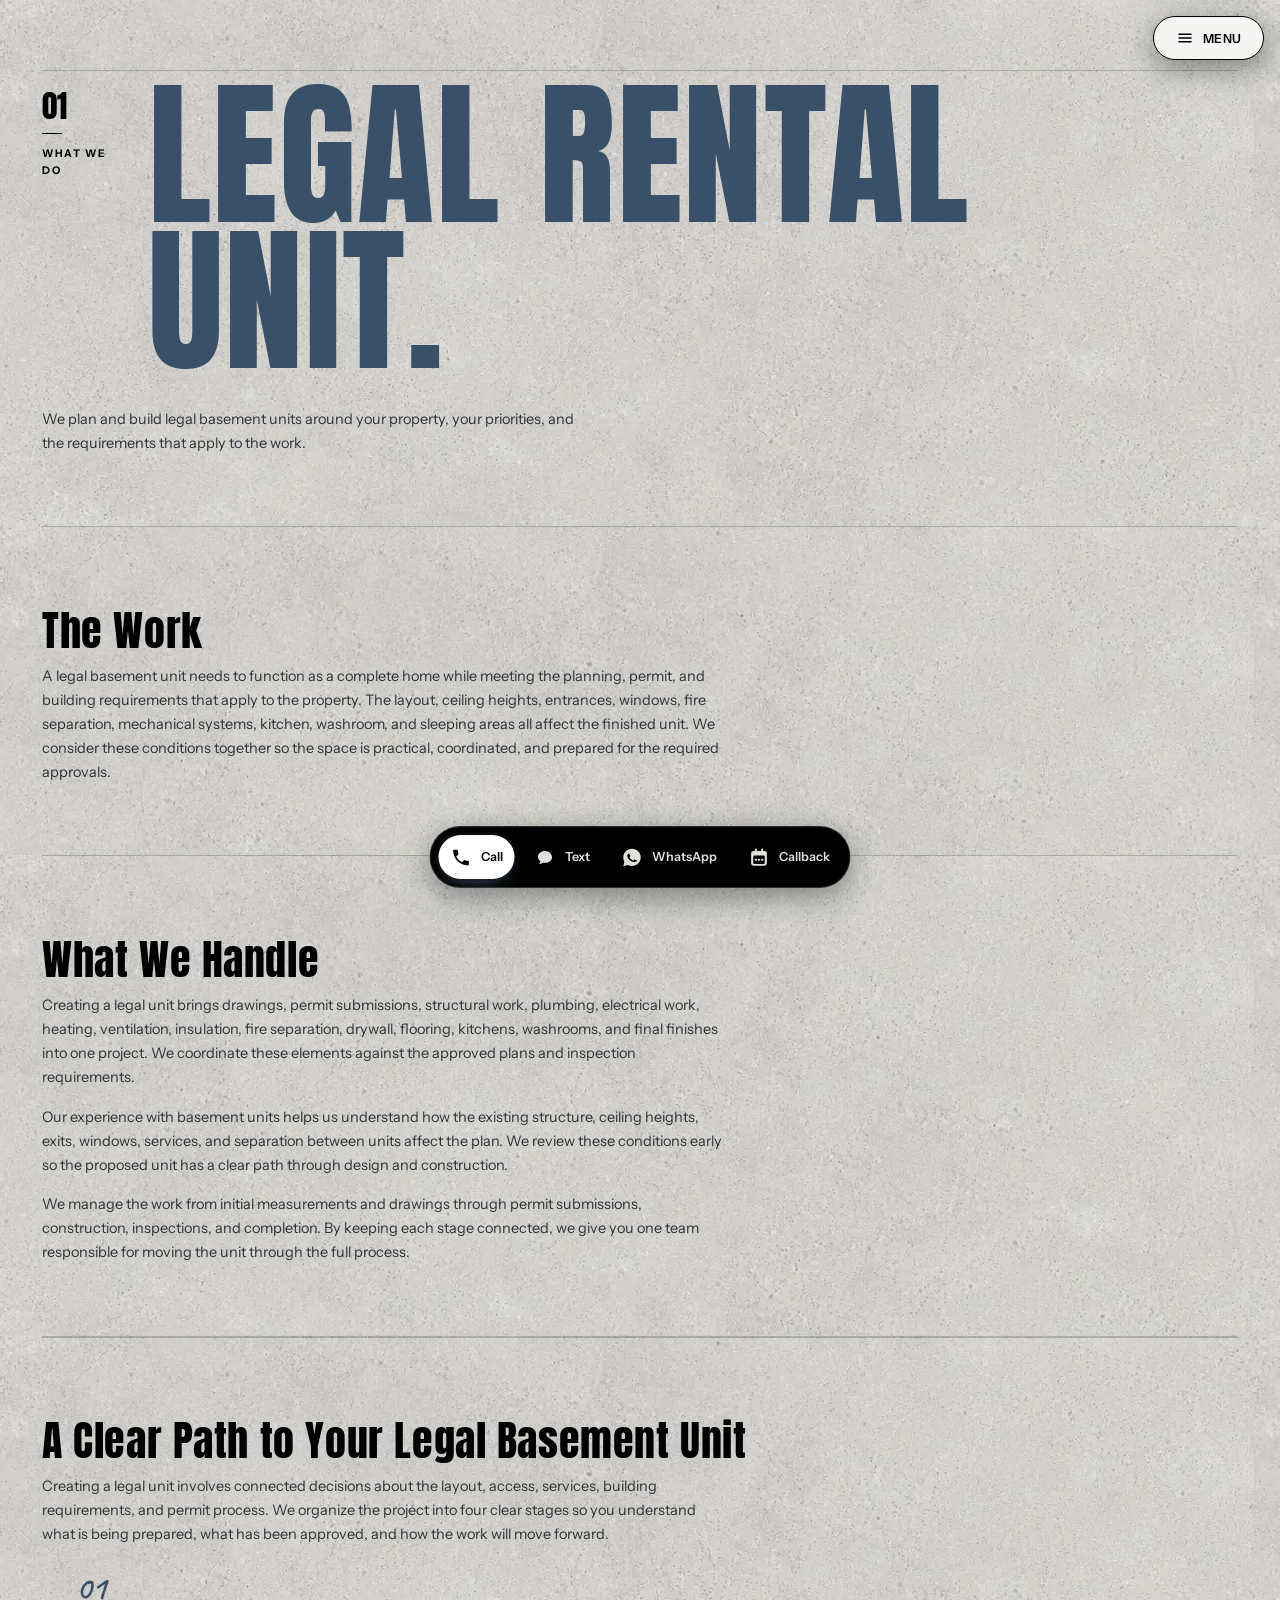
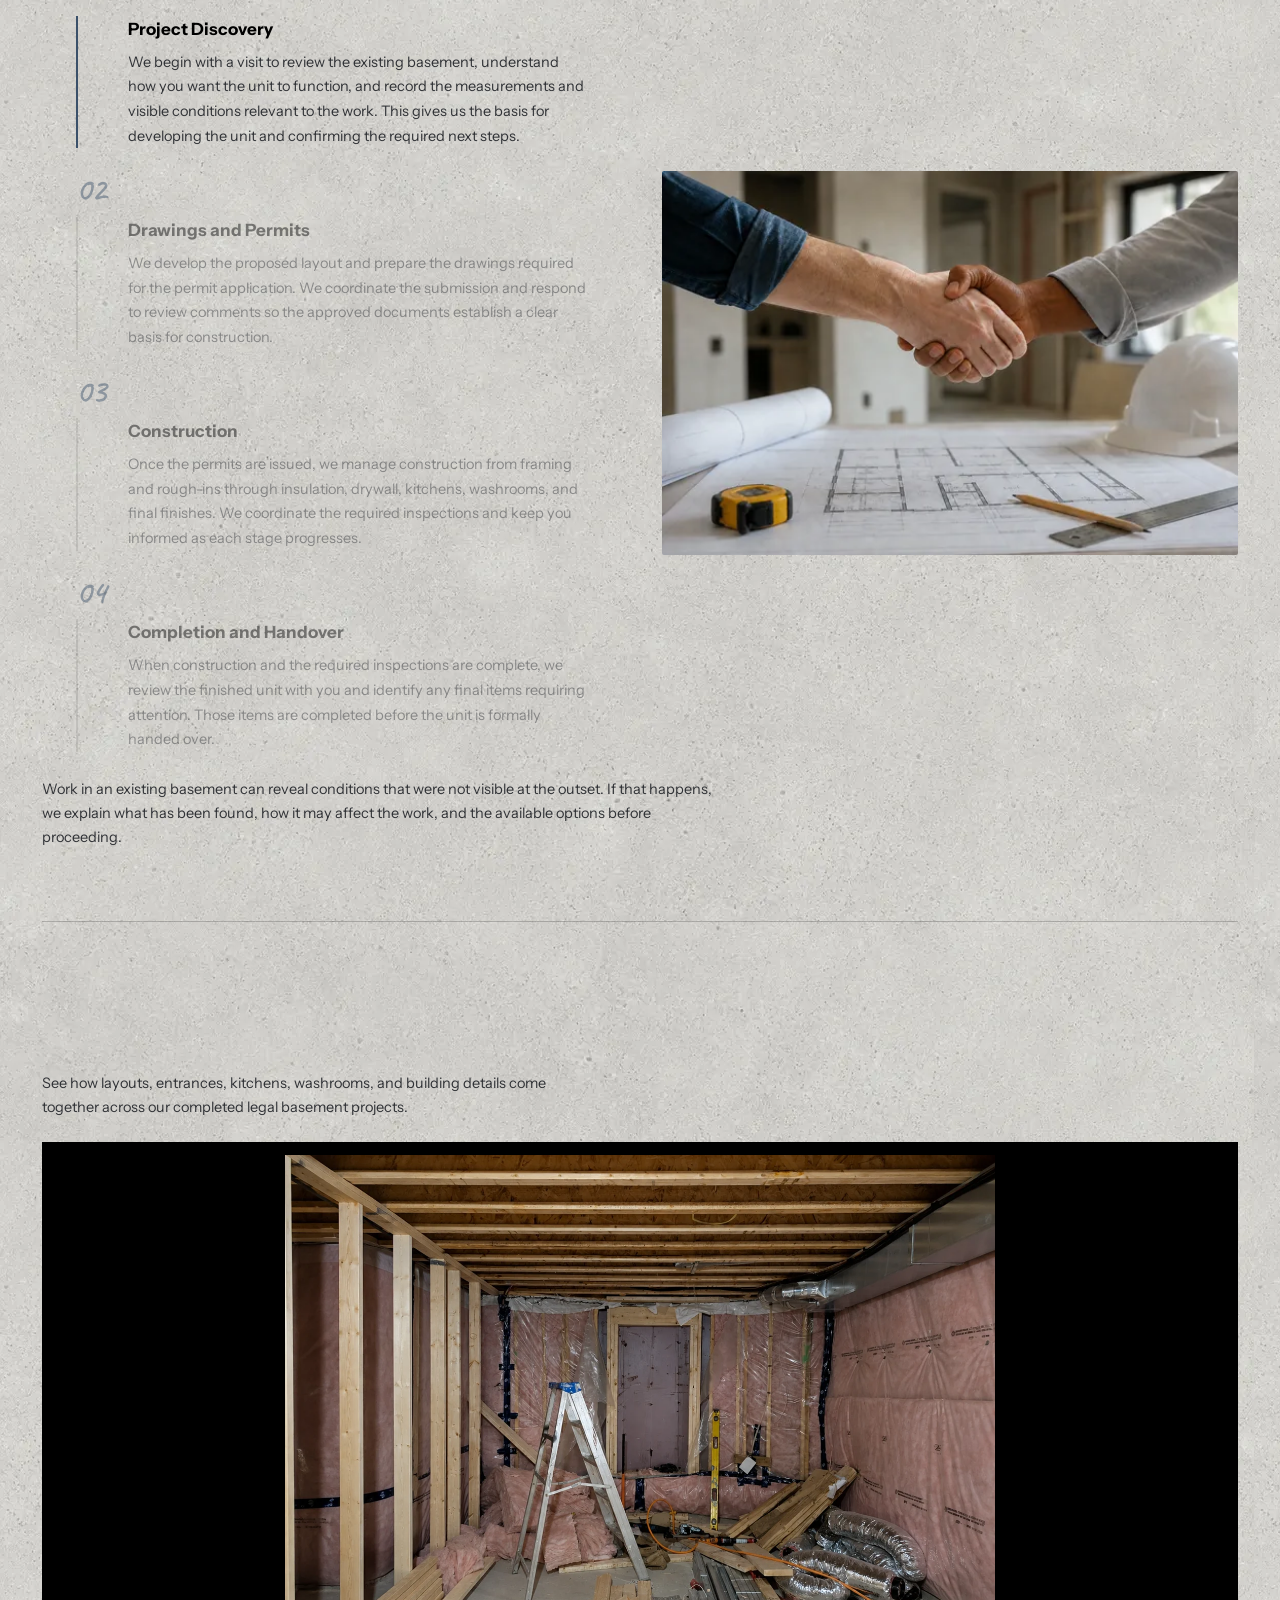
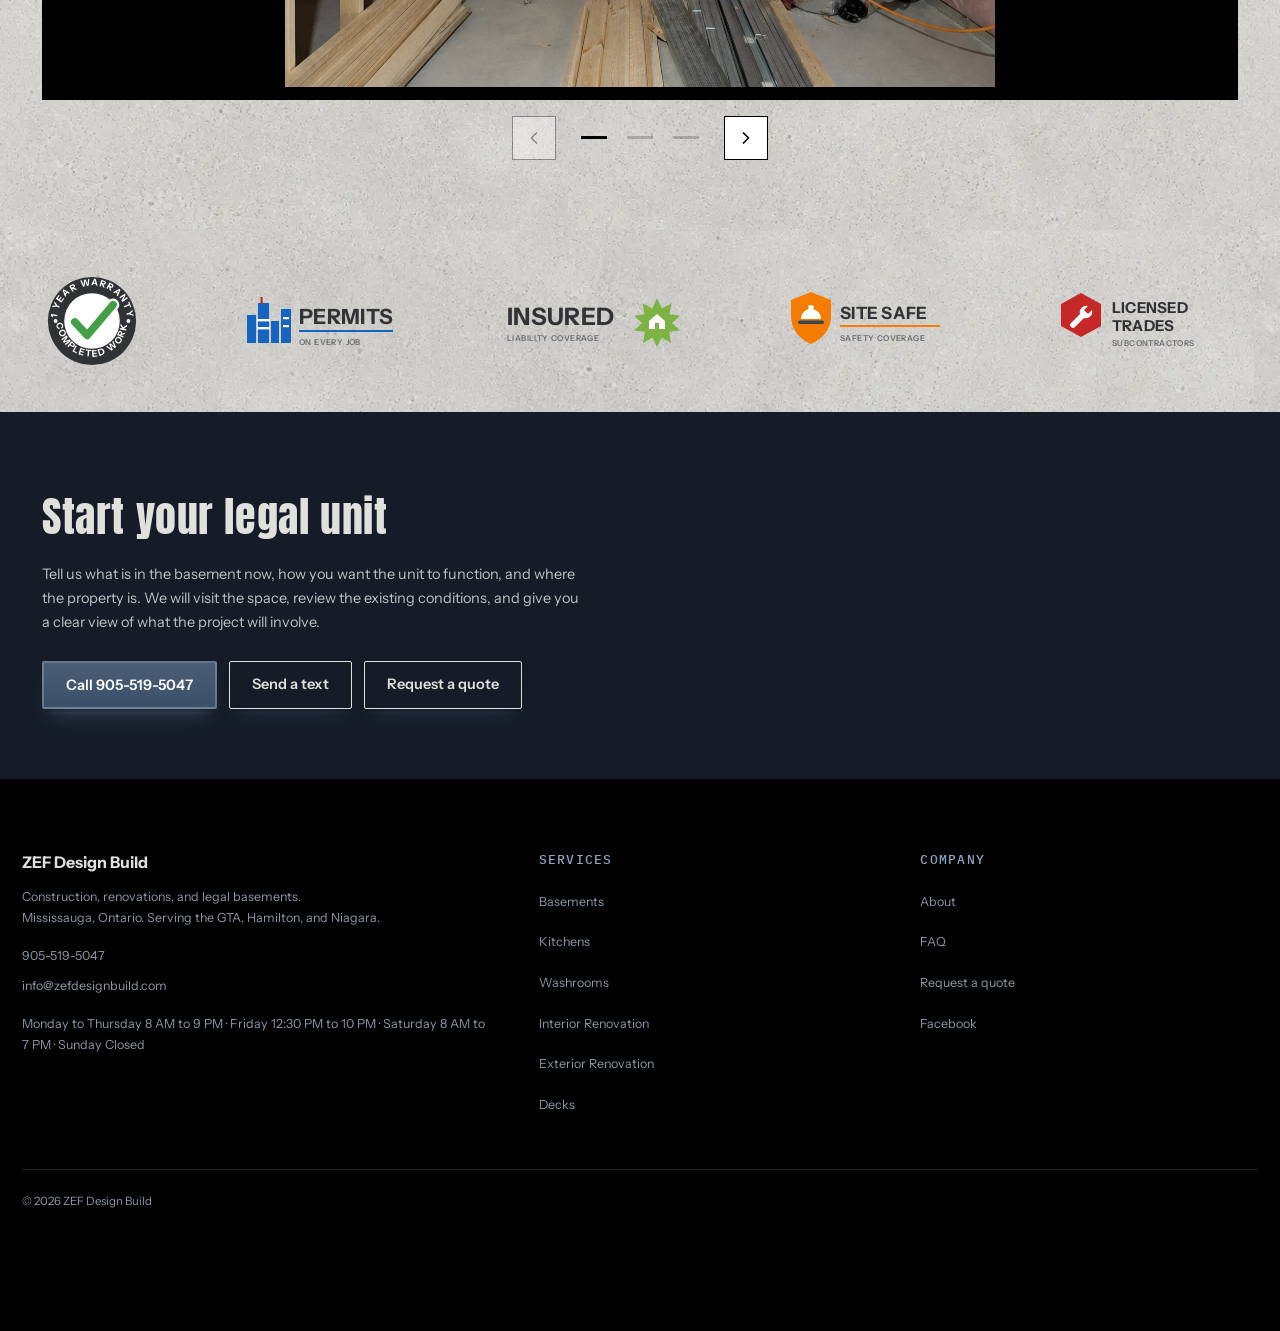
==== commit 7c50f893: "ZEF Design Build preview build (a3cac7f)" ====
--- a/build-a-legal-basement.html
+++ b/build-a-legal-basement.html
@@ -5,19 +5,24 @@
 <meta name="viewport" content="width=device-width, initial-scale=1.0">
 <link rel="icon" type="image/png" sizes="64x64" href="assets/favicon-64.png">
 <link rel="apple-touch-icon" href="assets/apple-touch-icon.png">
-<title>Build a Legal Basement | ZEF Design Build</title>
-<meta name="description" content="An unfinished basement taken through drawings, permits, construction and inspections, and finished as a legal second unit.">
+<title>Create a Legal Rental Unit, Mississauga | ZEF Design Build</title>
+<meta name="description" content="We plan and build legal basement units, from drawings and permit submissions through construction, the required inspections, and handover.">
 <meta name="robots" content="noindex, nofollow">
 <link rel="canonical" href="https://zefdesignbuild.com/build-a-legal-basement.html">
-<meta property="og:title" content="Build a Legal Basement | ZEF Design Build">
-<meta property="og:description" content="An unfinished basement taken through drawings, permits, construction and inspections, and finished as a legal second unit.">
+<meta property="og:title" content="Create a Legal Rental Unit, Mississauga | ZEF Design Build">
+<meta property="og:description" content="We plan and build legal basement units, from drawings and permit submissions through construction, the required inspections, and handover.">
 <meta property="og:type" content="website">
 <meta property="og:url" content="https://zefdesignbuild.com/build-a-legal-basement.html">
 <meta property="og:site_name" content="ZEF Design Build">
+<meta property="og:image" content="https://zefdesignbuild.com/assets/kitchen-hero-1600.jpg">
+<meta property="og:image:width" content="1600">
+<meta property="og:image:height" content="896">
+<meta property="og:image:alt" content="A finished kitchen built by ZEF Design Build">
+<meta name="twitter:card" content="summary_large_image">
 <link rel="preconnect" href="https://fonts.googleapis.com">
 <link rel="preconnect" href="https://fonts.gstatic.com" crossorigin>
-<link href="https://fonts.googleapis.com/css2?family=Anton&family=Oswald:wght@300;400&family=Instrument+Sans:wght@400;500;600;700&family=IBM+Plex+Mono:wght@400;500&family=Caveat:wght@600&family=Plus+Jakarta+Sans:wght@400;500;600;700;800&display=swap" rel="stylesheet">
-<link rel="stylesheet" href="css/site.css">
+<link href="https://fonts.googleapis.com/css2?family=Anton&family=Oswald:wght@300;400&family=Instrument+Sans:wght@400;500;600;700&family=IBM+Plex+Mono:wght@400;500&family=Caveat:wght@600&display=swap" rel="stylesheet">
+<link rel="stylesheet" href="css/site.css?v=6ec7bf4c">
 <script type="application/ld+json">{"@context": "https://schema.org", "@type": "GeneralContractor", "name": "ZEF Design Build", "url": "https://zefdesignbuild.com", "email": "info@zefdesignbuild.com", "telephone": "+1-905-519-5047", "address": {"@type": "PostalAddress", "addressLocality": "Mississauga", "addressRegion": "ON", "addressCountry": "CA"}, "areaServed": [{"@type": "Place", "name": "Greater Toronto Area"}, {"@type": "Place", "name": "Hamilton"}, {"@type": "Place", "name": "Niagara"}], "openingHoursSpecification": [{"@type": "OpeningHoursSpecification", "dayOfWeek": ["Monday", "Tuesday", "Wednesday", "Thursday"], "opens": "08:00", "closes": "21:00"}, {"@type": "OpeningHoursSpecification", "dayOfWeek": ["Friday"], "opens": "12:30", "closes": "22:00"}, {"@type": "OpeningHoursSpecification", "dayOfWeek": ["Saturday"], "opens": "08:00", "closes": "19:00"}], "sameAs": ["https://www.facebook.com/profile.php?id=61578318698367"], "foundingDate": "2016"}</script>
 </head>
 <body>
@@ -36,20 +41,21 @@
       <span class="ltext"><b>ZEF</b><span>DESIGN BUILD</span></span>
     </a>
     <nav class="menu" aria-label="Main">
-      <a href="legal-basements.html" aria-current="page">Basements</a><button type="button" data-dd="dd-services" aria-expanded="false" aria-controls="dd-services">Services <svg class="chev" viewBox="0 0 24 24" aria-hidden="true"><path d="M6 9l6 6 6-6" fill="none" stroke="currentColor" stroke-width="2" stroke-linecap="round" stroke-linejoin="round"/></svg></button><a href="about.html">About</a><a href="faq.html">FAQ</a><a href="contact.html">Contact Us</a>
+      <a href="commercial.html">Commercial</a><button type="button" data-dd="dd-services" aria-expanded="false" aria-controls="dd-services">Services <svg class="chev" viewBox="0 0 24 24" aria-hidden="true"><path d="M6 9l6 6 6-6" fill="none" stroke="currentColor" stroke-width="2" stroke-linecap="round" stroke-linejoin="round"/></svg></button><a href="index.html#about">About</a><a href="faq.html">FAQ</a><a href="contact.html">Contact Us</a>
     </nav>
     <div class="hright">
       <a class="ghost-btn" href="tel:9055195047">Call</a>
       <a class="quote-btn" href="contact.html">Get a quote</a>
     </div>
-    <div class="dd" id="dd-services"><div class="ddgrid"><a href="legal-basements.html"><span class="thumb"><picture><source srcset="assets/basement-1400.webp 1400w" type="image/webp"><img src="assets/basement-1400.jpg" alt="A finished legal basement suite" width="1400" height="1400" loading="lazy" decoding="async"></picture></span><span><b>Basements</b><i>Built new, or brought up to code. The flagship.</i></span></a><a href="kitchens.html"><span class="thumb"><picture><source srcset="assets/kitchen.webp 736w" type="image/webp"><img src="assets/kitchen.jpg" alt="A finished kitchen with white cabinets, a garden window, and wood flooring" width="736" height="1104" loading="lazy" decoding="async"></picture></span><span><b>Kitchens</b><i>Full renovations.</i></span></a><a href="washrooms.html"><span class="thumb"><picture><source srcset="assets/washroom.webp 736w" type="image/webp"><img src="assets/washroom.jpg" alt="A finished washroom with tiled walls and a glass shower screen" width="736" height="1104" loading="lazy" decoding="async"></picture></span><span><b>Washrooms</b><i>Gut jobs to refreshes.</i></span></a><a href="interior-renovation.html"><span class="thumb"><picture><source srcset="assets/interior.webp 620w" type="image/webp"><img src="assets/interior.jpg" alt="A finished open-plan living room after an interior renovation" width="620" height="930" loading="lazy" decoding="async"></picture></span><span><b>Interior Renovation</b><i>Room by room, or the whole floor.</i></span></a><a href="exterior-renovation.html"><span class="thumb"><picture><source srcset="assets/exterior.webp 736w" type="image/webp"><img src="assets/exterior.jpg" alt="The front of a house after an exterior renovation" width="736" height="1104" loading="lazy" decoding="async"></picture></span><span><b>Exterior Renovation</b><i>Siding, windows, doors, and the front.</i></span></a><a href="decks.html"><span class="thumb"><picture><img src="assets/deck.jpg" alt="A finished backyard deck with seating and planting around it" width="672" height="1024" loading="lazy" decoding="async"></picture></span><span><b>Decks</b><i>Outdoor builds.</i></span></a></div></div>
+    <div class="dd" id="dd-services"><div class="ddgrid"><a href="legal-basements.html"><span class="thumb"><picture><source srcset="assets/basement-320.webp 320w" type="image/webp" sizes="70px"><img src="assets/basement-320.jpg" alt="A finished legal basement living area" width="320" height="320" loading="lazy" decoding="async"></picture></span><span><b>Basements</b><i>Finished living spaces and legal rental units.</i></span></a><a href="kitchens.html"><span class="thumb"><picture><source srcset="assets/kitchen-320.webp 320w" type="image/webp" sizes="70px"><img src="assets/kitchen-320.jpg" alt="A finished kitchen with white cabinets, an oak island, and a full-height garden window" width="320" height="320" loading="lazy" decoding="async"></picture></span><span><b>Kitchens</b><i>Complete renovations, planned around everyday use.</i></span></a><a href="washrooms.html"><span class="thumb"><picture><source srcset="assets/washroom-320.webp 320w" type="image/webp" sizes="70px"><img src="assets/washroom-320.jpg" alt="A finished washroom with tiled walls and a glass shower screen" width="320" height="320" loading="lazy" decoding="async"></picture></span><span><b>Washrooms</b><i>Complete renovations, from layout to final finishes.</i></span></a><a href="interior-renovation.html"><span class="thumb"><picture><source srcset="assets/interior-320.webp 320w" type="image/webp" sizes="70px"><img src="assets/interior-320.jpg" alt="A finished open-plan living room after an interior renovation" width="320" height="320" loading="lazy" decoding="async"></picture></span><span><b>Interior Renovation</b><i>One room, connected spaces, or an entire floor.</i></span></a><a href="exterior-renovation.html"><span class="thumb"><picture><source srcset="assets/exterior-320.webp 320w" type="image/webp" sizes="70px"><img src="assets/exterior-320.jpg" alt="The front of a house after an exterior renovation" width="320" height="320" loading="lazy" decoding="async"></picture></span><span><b>Exterior Renovation</b><i>Siding, windows, doors, and coordinated exterior updates.</i></span></a><a href="decks.html"><span class="thumb"><picture><source srcset="assets/deck-320.webp 320w" type="image/webp" sizes="70px"><img src="assets/deck-320.jpg" alt="A finished backyard deck with seating and planting around it" width="320" height="320" loading="lazy" decoding="async"></picture></span><span><b>Decks</b><i>Outdoor spaces designed and built for everyday use.</i></span></a></div></div>
     <div class="mpop" id="mpop">
-  <a href="legal-basements.html">Basements</a>
+  <a href="commercial.html">Commercial</a>
   <div class="sep" role="separator" aria-orientation="horizontal"></div>
   <div class="grp">Services</div>
+  <a href="legal-basements.html">Basements</a>
   <a href="kitchens.html">Kitchens</a><a href="washrooms.html">Washrooms</a><a href="interior-renovation.html">Interior Renovation</a><a href="exterior-renovation.html">Exterior Renovation</a><a href="decks.html">Decks</a>
   <div class="sep" role="separator" aria-orientation="horizontal"></div>
-  <a href="about.html">About</a>
+  <a href="index.html#about">About</a>
   <a href="faq.html">FAQ</a>
   <a href="contact.html">Contact Us</a>
 </div>
@@ -58,72 +64,124 @@
 </header>
 <button class="navhint" type="button" aria-controls="site-nav" aria-expanded="false"><svg viewBox="0 0 24 24" aria-hidden="true"><path d="M4 7h16M4 12h16M4 17h16"/></svg><span>Menu</span></button>
 <main id="main">
-<section class="hero-stage compact">
-  <div class="gridbg" aria-hidden="true"></div>
-  <div class="hero-inner">
-    <div class="hero-copy">
-      <h1 class="h1-long">Building a legal basement <span class="l2">from scratch</span></h1>
-      <p>An unfinished basement, taken through drawings, permits and inspections, and finished as a separate living space the city has signed off on.</p>
-      <div class="ctas">
-        <a class="btn1" href="tel:9055195047">Call 905-519-5047</a>
-        <a class="btn2" href="contact.html">Request a quote</a>
+<section class="band" style="--split-media:318px">
+  <div class="inner">
+    <div class="sechead reveal pagetitle">
+    <div class="sechead-meta">
+      <span class="sechead-num" aria-hidden="true">01</span>
+      <span class="sechead-tick" aria-hidden="true"></span>
+      <span class="sechead-label">What we do</span>
+    </div>
+    <h1 class="sec">Legal rental unit<span class="sechead-stop" aria-hidden="true">.</span></h1>
+  </div>
+    <p class="lead reveal">We plan and build legal basement units around your property, your priorities, and the requirements that apply to the work.</p>
+  </div>
+</section>
+
+<section class="band ruled">
+  <div class="inner reveal">
+    <h2 class="sec">The Work</h2>
+    <div class="prose"><p>A legal basement unit needs to function as a complete home while meeting the planning, permit, and building requirements that apply to the property. The layout, ceiling heights, entrances, windows, fire separation, mechanical systems, kitchen, washroom, and sleeping areas all affect the finished unit. We consider these conditions together so the space is practical, coordinated, and prepared for the required approvals.</p></div>
+  </div>
+</section>
+
+<section class="band ruled" style="--split-media:318px">
+  <div class="inner reveal">
+    <div class="svcsplit svcsplit-plain"><h2 class="sec">What We Handle</h2><div class="prose"><p>Creating a legal unit brings drawings, permit submissions, structural work, plumbing, electrical work, heating, ventilation, insulation, fire separation, drywall, flooring, kitchens, washrooms, and final finishes into one project. We coordinate these elements against the approved plans and inspection requirements.</p><p>Our experience with basement units helps us understand how the existing structure, ceiling heights, exits, windows, services, and separation between units affect the plan. We review these conditions early so the proposed unit has a clear path through design and construction.</p><p>We manage the work from initial measurements and drawings through permit submissions, construction, inspections, and completion. By keeping each stage connected, we give you one team responsible for moving the unit through the full process.</p></div></div>
+    
+  </div>
+</section>
+
+
+<section class="svcidx ruled">
+  <div class="inner">
+    <h2 class="sec reveal">A Clear Path to Your Legal Basement Unit</h2>
+    <div class="prose reveal">
+      <p>Creating a legal unit involves connected decisions about the layout, access, services, building requirements, and permit process. We organize the project into four clear stages so you understand what is being prepared, what has been approved, and how the work will move forward.</p>
+    </div>
+    <div class="stepwrap"><div class="scrollsteps" data-scrollsteps data-count="4" id="ss-legal-rental-unit"><div class="ssrunway" style="--ss-n:4"><div class="ssstage"><ol class="sslist"><li class="ssitem" data-i="0"><span class="ssnum mono" aria-hidden="true">01</span><button type="button" class="sspick" data-go="0"><span class="vh">Show step 1</span></button><div class="ssbar" aria-hidden="true"><span class="ssfill"></span></div><div class="sstext"><h3>Project Discovery</h3><p>We begin with a visit to review the existing basement, understand how you want the unit to function, and record the measurements and visible conditions relevant to the work. This gives us the basis for developing the unit and confirming the required next steps.</p></div><figure class="ssinline"><picture><source srcset="assets/00-consultation-560.webp 560w, assets/00-consultation-800.webp 800w, assets/00-consultation.webp 900w" type="image/webp" sizes="(max-width:900px) 100vw, 560px"><img src="assets/00-consultation.jpg" srcset="assets/00-consultation-560.jpg 560w, assets/00-consultation-800.jpg 800w, assets/00-consultation.jpg 900w" sizes="(max-width:900px) 100vw, 560px" alt="Two people talking a project through over a floor plan on site" width="900" height="600" loading="lazy" decoding="async"></picture></figure></li><li class="ssitem" data-i="1"><span class="ssnum mono" aria-hidden="true">02</span><button type="button" class="sspick" data-go="1"><span class="vh">Show step 2</span></button><div class="ssbar" aria-hidden="true"><span class="ssfill"></span></div><div class="sstext"><h3>Drawings and Permits</h3><p>We develop the proposed layout and prepare the drawings required for the permit application. We coordinate the submission and respond to review comments so the approved documents establish a clear basis for construction.</p></div><figure class="ssinline"><picture><source srcset="assets/bsmt-plan-560.webp 560w, assets/bsmt-plan-800.webp 800w, assets/bsmt-plan.webp 1800w" type="image/webp" sizes="(max-width:900px) 100vw, 560px"><img src="assets/bsmt-plan.jpg" srcset="assets/bsmt-plan-560.jpg 560w, assets/bsmt-plan-800.jpg 800w, assets/bsmt-plan.jpg 1800w" sizes="(max-width:900px) 100vw, 560px" alt="A dimensioned basement floor plan with the rooms, closets, washrooms, laundry and stair set out" width="1800" height="1200" loading="lazy" decoding="async"></picture></figure></li><li class="ssitem" data-i="2"><span class="ssnum mono" aria-hidden="true">03</span><button type="button" class="sspick" data-go="2"><span class="vh">Show step 3</span></button><div class="ssbar" aria-hidden="true"><span class="ssfill"></span></div><div class="sstext"><h3>Construction</h3><p>Once the permits are issued, we manage construction from framing and rough-ins through insulation, drywall, kitchens, washrooms, and final finishes. We coordinate the required inspections and keep you informed as each stage progresses.</p></div><figure class="ssinline"><picture><source srcset="assets/bsmt-framing-560.webp 560w, assets/bsmt-framing-800.webp 800w, assets/bsmt-framing.webp 1800w" type="image/webp" sizes="(max-width:900px) 100vw, 560px"><img src="assets/bsmt-framing.jpg" srcset="assets/bsmt-framing-560.jpg 560w, assets/bsmt-framing-800.jpg 800w, assets/bsmt-framing.jpg 1800w" sizes="(max-width:900px) 100vw, 560px" alt="An unfinished basement with the stud walls framed out, floor joists and ductwork overhead, and a bare concrete slab" width="1800" height="1200" loading="lazy" decoding="async"></picture></figure></li><li class="ssitem" data-i="3"><span class="ssnum mono" aria-hidden="true">04</span><button type="button" class="sspick" data-go="3"><span class="vh">Show step 4</span></button><div class="ssbar" aria-hidden="true"><span class="ssfill"></span></div><div class="sstext"><h3>Completion and Handover</h3><p>When construction and the required inspections are complete, we review the finished unit with you and identify any final items requiring attention. Those items are completed before the unit is formally handed over.</p></div><figure class="ssinline"><picture><source srcset="assets/05-completion-560.webp 560w, assets/05-completion-800.webp 800w, assets/05-completion.webp 900w" type="image/webp" sizes="(max-width:900px) 100vw, 560px"><img src="assets/05-completion.jpg" srcset="assets/05-completion-560.jpg 560w, assets/05-completion-800.jpg 800w, assets/05-completion.jpg 900w" sizes="(max-width:900px) 100vw, 560px" alt="A finished basement being walked through at handover, one person holding a clipboard" width="900" height="600" loading="lazy" decoding="async"></picture></figure></li></ol><div class="ssmedia" aria-hidden="true"><figure class="ssshot on" data-i="0" aria-hidden="true"><picture><source srcset="assets/00-consultation-560.webp 560w, assets/00-consultation-800.webp 800w, assets/00-consultation.webp 900w" type="image/webp" sizes="560px"><img src="assets/00-consultation.jpg" srcset="assets/00-consultation-560.jpg 560w, assets/00-consultation-800.jpg 800w, assets/00-consultation.jpg 900w" sizes="560px" alt="Two people talking a project through over a floor plan on site" width="900" height="600" loading="lazy" decoding="async"></picture></figure><figure class="ssshot" data-i="1" aria-hidden="true"><picture><source srcset="assets/bsmt-plan-560.webp 560w, assets/bsmt-plan-800.webp 800w, assets/bsmt-plan.webp 1800w" type="image/webp" sizes="560px"><img src="assets/bsmt-plan.jpg" srcset="assets/bsmt-plan-560.jpg 560w, assets/bsmt-plan-800.jpg 800w, assets/bsmt-plan.jpg 1800w" sizes="560px" alt="A dimensioned basement floor plan with the rooms, closets, washrooms, laundry and stair set out" width="1800" height="1200" loading="lazy" decoding="async"></picture></figure><figure class="ssshot" data-i="2" aria-hidden="true"><picture><source srcset="assets/bsmt-framing-560.webp 560w, assets/bsmt-framing-800.webp 800w, assets/bsmt-framing.webp 1800w" type="image/webp" sizes="560px"><img src="assets/bsmt-framing.jpg" srcset="assets/bsmt-framing-560.jpg 560w, assets/bsmt-framing-800.jpg 800w, assets/bsmt-framing.jpg 1800w" sizes="560px" alt="An unfinished basement with the stud walls framed out, floor joists and ductwork overhead, and a bare concrete slab" width="1800" height="1200" loading="lazy" decoding="async"></picture></figure><figure class="ssshot" data-i="3" aria-hidden="true"><picture><source srcset="assets/05-completion-560.webp 560w, assets/05-completion-800.webp 800w, assets/05-completion.webp 900w" type="image/webp" sizes="560px"><img src="assets/05-completion.jpg" srcset="assets/05-completion-560.jpg 560w, assets/05-completion-800.jpg 800w, assets/05-completion.jpg 900w" sizes="560px" alt="A finished basement being walked through at handover, one person holding a clipboard" width="900" height="600" loading="lazy" decoding="async"></picture></figure></div></div></div></div></div>
+    <div class="prose spaced reveal">
+      <p>Work in an existing basement can reveal conditions that were not visible at the outset. If that happens, we explain what has been found, how it may affect the work, and the available options before proceeding.</p>
+    </div>
+  </div>
+</section>
+
+
+<section class="band ruled">
+  <div class="inner">
+    <h2 class="sec reveal">Recent Legal Basement Projects</h2>
+    <p class="lead reveal">See how layouts, entrances, kitchens, washrooms, and building details come together across our completed legal basement projects.</p>
+    <div class="carousel reveal" data-carousel data-group="legal-rental-unit">
+      <ul class="ctrack" tabindex="0" role="group" aria-label="Recent legal-rental-unit"><li class="cslide is-on" data-i="0"><picture><source srcset="assets/zu-01.webp 1400w" type="image/webp" sizes="(max-width: 700px) 92vw, min(900px, 62vw)"><img src="assets/zu-01.jpg" alt="A basement at the framing and insulation stage before drywall" width="1400" height="1050" loading="eager" decoding="sync" fetchpriority="high"></picture></li><li class="cslide" data-i="1"><picture><source srcset="assets/zu-02.webp 1400w" type="image/webp" sizes="(max-width: 700px) 92vw, min(900px, 62vw)"><img src="assets/zu-02.jpg" alt="A framed opening with drywall going up beside a staircase" width="1400" height="1052" loading="eager" decoding="async"></picture></li><li class="cslide" data-i="2"><picture><source srcset="assets/zu-03.webp 1400w" type="image/webp" sizes="(max-width: 700px) 92vw, min(900px, 62vw)"><img src="assets/zu-03.jpg" alt="A finished staircase with timber treads and a painted stringer" width="1400" height="1050" loading="eager" decoding="async"></picture></li></ul>
+      <div class="cnav">
+        <button class="carrow prev" type="button" data-step="-1" aria-label="Previous photograph"><svg viewBox="0 0 24 24" fill="none" stroke="currentColor" stroke-width="2" stroke-linecap="round" stroke-linejoin="round" aria-hidden="true"><path d="M9 6l6 6-6 6"/></svg></button>
+        <div class="cdots"><button class="cdot is-on" type="button" data-go="0" aria-pressed="true"><span class="vh">Photograph 1 of 3</span></button><button class="cdot" type="button" data-go="1" aria-pressed="false"><span class="vh">Photograph 2 of 3</span></button><button class="cdot" type="button" data-go="2" aria-pressed="false"><span class="vh">Photograph 3 of 3</span></button></div>
+        <button class="carrow next" type="button" data-step="1" aria-label="Next photograph"><svg viewBox="0 0 24 24" fill="none" stroke="currentColor" stroke-width="2" stroke-linecap="round" stroke-linejoin="round" aria-hidden="true"><path d="M9 6l6 6-6 6"/></svg></button>
       </div>
     </div>
   </div>
 </section>
 
-<section id="build-new">
+
+<section class="certs" aria-label="What is behind the work">
+  <div class="inner reveal"><div class="badge" style="--bw:92px"><svg viewBox="0 0 96 96" role="img" aria-label="One year material warranty on completed work">
+      <defs>
+        <path id="arcT" d="M11 48 A37 37 0 0 1 85 48"/>
+        <path id="arcB" d="M11 48 A37 37 0 0 0 85 48"/>
+      </defs>
+      <circle cx="48" cy="48" r="46" fill="#303236"/>
+      <circle cx="48" cy="48" r="29" fill="#FFFFFF"/>
+      <text class="bring"><textPath href="#arcT" startOffset="50%" text-anchor="middle">1 YEAR WARRANTY</textPath></text>
+      <text class="bring"><textPath href="#arcB" startOffset="50%" text-anchor="middle">COMPLETED WORK</textPath></text>
+      <circle cx="10" cy="48" r="2" fill="#FFFFFF"/><circle cx="86" cy="48" r="2" fill="#FFFFFF"/>
+      <path d="M30 49 l13 14 L70 31" fill="none" stroke="#FFFFFF" stroke-width="13" stroke-linecap="round" stroke-linejoin="round"/>
+      <path d="M30 49 l13 14 L70 31" fill="none" stroke="#43A047" stroke-width="8" stroke-linecap="round" stroke-linejoin="round"/>
+    </svg></div><div class="badge" style="--bw:156px"><svg viewBox="0 0 156 64" role="img" aria-label="Permits on every job">
+      <g fill="#1565C0">
+        <rect x="2" y="26" width="9" height="28"/>
+        <rect x="13" y="14" width="11" height="40"/>
+        <rect x="26" y="32" width="8" height="22"/>
+        <rect x="36" y="20" width="10" height="34"/>
+        <rect x="15.5" y="8" width="2.2" height="7" fill="#C62828"/>
+        <rect x="12" y="30" width="13" height="2.4" fill="#FFFFFF"/>
+        <rect x="12" y="38" width="13" height="2.4" fill="#FFFFFF"/>
+        <rect x="38" y="28" width="6" height="2.2" fill="#FFFFFF"/>
+        <rect x="38" y="36" width="6" height="2.2" fill="#FFFFFF"/>
+      </g>
+      <text x="54" y="35" style="font-size:21px" class="bsolid">PERMITS</text>
+      <rect x="54" y="41" width="94" height="2" fill="#1565C0"/>
+      <text x="54" y="56" class="bsub">ON EVERY JOB</text>
+    </svg></div><div class="badge" style="--bw:174px"><svg viewBox="0 0 174 64" role="img" aria-label="Liability insurance">
+      <text x="0" y="36" style="font-size:24px" class="bsolid">INSURED</text>
+      <text x="0" y="52" class="bsub">LIABILITY COVERAGE</text>
+      <g transform="translate(150 32)">
+        <path fill="#7CB342" d="M0 -23 L4.8 -12.4 L14.6 -17.8 L12.4 -6.8 L23 -5.2 L15 2 L23 9.6 L12.2 10.8 L14 22 L4.6 16.4 L0 26 L-4.6 16.4 L-14 22 L-12.2 10.8 L-23 9.6 L-15 2 L-23 -5.2 L-12.4 -6.8 L-14.6 -17.8 L-4.8 -12.4 Z"/>
+        <path fill="#FFFFFF" d="M-8 8 v-8 l8 -7 l8 7 v8 h-6 v-6 h-4 v6 Z"/>
+      </g>
+    </svg></div><div class="badge" style="--bw:164px"><svg viewBox="0 0 164 64" role="img" aria-label="Workplace safety coverage">
+      <path fill="#F57C00" d="M23 3 L43 11 v16 c0 14 -9 23 -20 28 C12 50 3 41 3 27 V11 Z"/>
+      <g fill="#FFFFFF">
+        <path d="M23 20 c-6 0 -10 4.5 -10 10 h20 c0 -5.5 -4 -10 -10 -10 Z"/>
+        <rect x="10" y="31.5" width="26" height="3.6" rx="1.8" fill="#37474F"/>
+        <rect x="20.4" y="16" width="5.2" height="6" rx="1.5"/>
+      </g>
+      <text x="52" y="30" style="font-size:17px" class="bsolid">SITE SAFE</text>
+      <rect x="52" y="36" width="100" height="2" fill="#F57C00"/>
+      <text x="52" y="52" class="bsub">SAFETY COVERAGE</text>
+    </svg></div><div class="badge" style="--bw:176px"><svg viewBox="0 0 176 64" role="img" aria-label="Licensed subcontractors">
+      <path fill="#C62828" d="M23 4 L43 15 v22 L23 48 L3 37 V15 Z"/>
+      <path fill="#FFFFFF" d="M13 34 l9 -9 a6.5 6.5 0 0 1 8 -8 l-4 4 4 4 4 -4 a6.5 6.5 0 0 1 -8 8 l-9 9 a2.8 2.8 0 1 1 -4 -4 Z"/>
+      <text x="54" y="24" style="font-size:15px" class="bsolid">LICENSED</text>
+      <text x="54" y="42" style="font-size:15px" class="bsolid">TRADES</text>
+      <text x="54" y="57" class="bsub">SUBCONTRACTORS</text>
+    </svg></div></div>
+</section>
+
+
+<section class="quoteband headwide">
   <div class="inner reveal">
-    <h2 class="sec">What the work covers</h2>
-    <div class="prose">
-      <p>We take an unfinished basement through the full path: measuring what is there, drawing the unit, submitting for permits, building it, and calling the inspections as they come due. You end with a separate living space that is registered as one.</p>
-      <p>A legal unit is self-contained. It has its own kitchen, its own washroom, its own sleeping space and its own way in.</p>
-    </div>
-    <div class="doors">
-      <a class="door" href="contact.html">
-        <span><b>Ask about your basement</b><i>Estimates are free, at your property</i></span>
-        <span class="mono">&rarr;</span>
-      </a>
-    </div>
-  </div>
-</section>
-
-<section id="why">
-  <div class="inner reveal">
-    <h2 class="sec">Why homeowners do it</h2>
-    <div class="prose">
-      <p>Rent you can collect openly, from a unit the city has approved. A finished living space instead of storage. And a basement that is documented, so what is behind the walls is on record.</p>
-    </div>
-  </div>
-</section>
-
-<section id="process">
-  <div class="inner">
-    <h2 class="sec reveal">The process, start to finish</h2>
-    <div class="steptabs" data-steptabs><div class="steptablist"><button class="steptab on" type="button" id="stab-process-0" data-panel="spanel-process-0"><span class="mono">Step 01</span><b>Estimate</b></button><button class="steptab" type="button" id="stab-process-1" data-panel="spanel-process-1"><span class="mono">Step 02</span><b>Drawings</b></button><button class="steptab" type="button" id="stab-process-2" data-panel="spanel-process-2"><span class="mono">Step 03</span><b>Permits</b></button><button class="steptab" type="button" id="stab-process-3" data-panel="spanel-process-3"><span class="mono">Step 04</span><b>Construction</b></button><button class="steptab" type="button" id="stab-process-4" data-panel="spanel-process-4"><span class="mono">Step 05</span><b>Inspections</b></button><button class="steptab" type="button" id="stab-process-5" data-panel="spanel-process-5"><span class="mono">Step 06</span><b>Final sign-off</b></button></div><div class="steppanels"><div class="steppanel on reveal" id="spanel-process-0"><div class="num mono">01</div><div><h3>Estimate</h3><p>We come out to the property, look at the space, and go through what you want. Estimates are free.</p></div></div><div class="steppanel reveal" id="spanel-process-1"><div class="num mono">02</div><div><h3>Drawings</h3><p>The unit is drawn to what the city requires.</p></div></div><div class="steppanel reveal" id="spanel-process-2"><div class="num mono">03</div><div><h3>Permits</h3><p>Drawings are submitted. Work on site begins once the permit is issued.</p></div></div><div class="steppanel reveal" id="spanel-process-3"><div class="num mono">04</div><div><h3>Construction</h3><p>Framing, electrical, plumbing, insulation, drywall, and finishes, by the standing group of licensed subcontractors who work with us job after job.</p></div></div><div class="steppanel reveal" id="spanel-process-4"><div class="num mono">05</div><div><h3>Inspections</h3><p>The city inspects at each required stage.</p></div></div><div class="steppanel reveal" id="spanel-process-5"><div class="num mono">06</div><div><h3>Final sign-off</h3><p>The city signs off, we walk the space with you, and the one year material warranty starts.</p></div></div></div></div>
-    <p class="lead reveal">One team is responsible for every stage of that list.</p>
-  </div>
-</section>
-
-<section>
-  <div class="inner reveal">
-    <h2 class="sec">Basement gallery</h2>
-    <div class="gate "><p>Photo gate. Before, during, and after sets, at true photo ratios with no cropping. No captions are written until the drop lands.</p></div>
-  </div>
-</section>
-
-<section id="questions">
-  <div class="inner">
-    <h2 class="sec reveal">Questions about basements</h2>
-    <div class="faq"><div class="qa reveal" style="--i:0"><h3>Do you offer free estimates?</h3><p>Yes. We come out to the property, look at the space, and go through what you want.</p></div><div class="qa reveal" style="--i:0"><h3>Can a basement built without permits still be legalized?</h3><p>Usually yes. We look at what is there, tell you what the city would require, and take it through from drawings to sign-off.</p></div><div class="qa wide reveal" style="--i:1"><h3>Do you handle the permits?</h3><p>Yes. Drawings and permit submissions are ours to manage.</p></div></div>
-    <p class="faqmore reveal"><a href="faq.html">See all questions</a></p>
-  </div>
-</section>
-
-<section class="quoteband photo" style="background-image:url(assets/zain-a1-band.jpg)">
-  <div class="inner reveal">
-    <h2 class="sec">Ask about your basement</h2>
-    <p class="lead">Call or text, and tell us what is down there now.</p>
+    <h2 class="sec">Start your legal unit</h2>
+    <p class="lead">Tell us what is in the basement now, how you want the unit to function, and where the property is. We will visit the space, review the existing conditions, and give you a clear view of what the project will involve.</p>
     <div class="ctas">
       <a class="btn1" href="tel:9055195047">Call 905-519-5047</a>
       <a class="btn2" href="sms:9055195047">Send a text</a>
@@ -153,7 +211,7 @@
     <div>
       <h2>Company</h2>
       <ul>
-        <li><a href="about.html">About</a></li>
+        <li><a href="index.html#about">About</a></li>
         <li><a href="faq.html">FAQ</a></li>
         <li><a href="contact.html">Request a quote</a></li>
         <li><a href="https://www.facebook.com/profile.php?id=61578318698367" target="_blank" rel="noopener">Facebook</a></li>
@@ -164,10 +222,10 @@
 </footer>
 </div>
 <nav class="dock" aria-label="Contact">
-  <a class="call" href="tel:9055195047"><svg viewBox="0 0 24 24" aria-hidden="true"><defs><linearGradient id="zgCall" x1="0" y1="0" x2="0" y2="1"><stop offset="0" stop-color="#5BF675"/><stop offset="1" stop-color="#0FAD3C"/></linearGradient></defs><rect x="1" y="1" width="22" height="22" rx="6.2" fill="url(#zgCall)"/><g transform="translate(4.7 4.6) scale(0.61)" fill="#fff"><path d="M6.6 10.8c1.4 2.8 3.8 5.1 6.6 6.6l2.2-2.2c.3-.3.7-.4 1-.2 1.1.4 2.3.6 3.6.6.6 0 1 .4 1 1V20c0 .6-.4 1-1 1C10.6 21 3 13.4 3 4c0-.6.4-1 1-1h3.5c.6 0 1 .4 1 1 0 1.2.2 2.4.6 3.6.1.3 0 .7-.2 1l-2.3 2.2z"/></g></svg><span>Call</span></a>
-  <a href="sms:9055195047"><svg viewBox="0 0 24 24" aria-hidden="true"><defs><linearGradient id="zgMsg" x1="0" y1="0" x2="0" y2="1"><stop offset="0" stop-color="#6EE86B"/><stop offset="1" stop-color="#0BBF35"/></linearGradient></defs><rect x="1" y="1" width="22" height="22" rx="6.2" fill="url(#zgMsg)"/><path fill="#fff" d="M12 5.9c-3.7 0-6.7 2.4-6.7 5.4 0 1.7.9 3.2 2.4 4.2-.2 1.1-.8 2.1-1.7 2.8 1.5-.1 2.9-.6 4.1-1.4.6.1 1.2.2 1.9.2 3.7 0 6.7-2.4 6.7-5.4S15.7 5.9 12 5.9z"/></svg><span>Text</span></a>
-  <a href="https://wa.me/19055195047" target="_blank" rel="noopener"><svg viewBox="0 0 24 24" aria-hidden="true"><rect x="1" y="1" width="22" height="22" rx="6.2" fill="#25D366"/><g transform="translate(3.1 3.1) scale(0.74)" fill="#fff"><path d="M12 2C6.5 2 2 6.5 2 12c0 1.8.5 3.5 1.3 5L2 22l5.2-1.4c1.5.8 3.1 1.2 4.8 1.2 5.5 0 10-4.5 10-10S17.5 2 12 2zm4.8 14.1c-.2.6-1.2 1.1-1.7 1.2-.4.1-1 .1-1.6-.1-.4-.1-.9-.3-1.5-.5-2.6-1.1-4.3-3.8-4.4-3.9-.1-.2-1.1-1.4-1.1-2.7 0-1.3.7-1.9.9-2.2.2-.3.5-.3.7-.3h.5c.2 0 .4 0 .6.4.2.5.7 1.8.8 1.9.1.1.1.3 0 .4-.1.2-.1.3-.3.5l-.4.5c-.1.1-.3.3-.1.6.2.3.8 1.3 1.7 2.1 1.2 1 2.1 1.4 2.4 1.5.3.1.5.1.6-.1.2-.2.7-.8.9-1.1.2-.3.4-.2.6-.1.3.1 1.6.8 1.9.9.3.2.5.2.5.4.1.1.1.7-.1 1.3z"/></g></svg><span>WhatsApp</span></a>
-  <a href="#" data-open="book-sheet"><svg viewBox="0 0 24 24" aria-hidden="true"><rect x="1" y="1" width="22" height="22" rx="6.2" fill="#3A5069"/><rect x="4.2" y="6" width="15.6" height="13.8" rx="2.4" fill="#fff"/><path d="M4.2 8.4A2.4 2.4 0 0 1 6.6 6h10.8a2.4 2.4 0 0 1 2.4 2.4v2.4H4.2z" fill="#1B2735"/><rect x="7.5" y="2.9" width="2.1" height="4.8" rx="1.05" fill="#fff"/><rect x="14.4" y="2.9" width="2.1" height="4.8" rx="1.05" fill="#fff"/><g fill="#3A5069"><rect x="6.4" y="12.6" width="2.7" height="2.5" rx=".7"/><rect x="10.65" y="12.6" width="2.7" height="2.5" rx=".7"/><rect x="14.9" y="12.6" width="2.7" height="2.5" rx=".7"/><rect x="6.4" y="16.3" width="2.7" height="2.5" rx=".7"/><rect x="10.65" y="16.3" width="2.7" height="2.5" rx=".7"/></g></svg><span>Callback</span></a>
+  <a class="call" href="tel:9055195047"><svg viewBox="0 0 24 24" aria-hidden="true"><path fill="currentColor" d="M6.6 10.8c1.4 2.8 3.8 5.1 6.6 6.6l2.2-2.2c.3-.3.7-.4 1-.2 1.1.4 2.3.6 3.6.6.6 0 1 .4 1 1V20c0 .6-.4 1-1 1C10.6 21 3 13.4 3 4c0-.6.4-1 1-1h3.5c.6 0 1 .4 1 1 0 1.2.2 2.4.6 3.6.1.3 0 .7-.2 1l-2.3 2.2z"/></svg><span>Call</span></a>
+  <a href="sms:9055195047"><svg viewBox="0 0 24 24" aria-hidden="true"><g transform="translate(12 12) scale(1.2) translate(-12 -12)"><path fill="currentColor" d="M12 5.9c-3.7 0-6.7 2.4-6.7 5.4 0 1.7.9 3.2 2.4 4.2-.2 1.1-.8 2.1-1.7 2.8 1.5-.1 2.9-.6 4.1-1.4.6.1 1.2.2 1.9.2 3.7 0 6.7-2.4 6.7-5.4S15.7 5.9 12 5.9z"/></g></svg><span>Text</span></a>
+  <a href="https://wa.me/19055195047" target="_blank" rel="noopener"><svg viewBox="0 0 24 24" aria-hidden="true"><path fill="currentColor" d="M12 2C6.5 2 2 6.5 2 12c0 1.8.5 3.5 1.3 5L2 22l5.2-1.4c1.5.8 3.1 1.2 4.8 1.2 5.5 0 10-4.5 10-10S17.5 2 12 2zm4.8 14.1c-.2.6-1.2 1.1-1.7 1.2-.4.1-1 .1-1.6-.1-.4-.1-.9-.3-1.5-.5-2.6-1.1-4.3-3.8-4.4-3.9-.1-.2-1.1-1.4-1.1-2.7 0-1.3.7-1.9.9-2.2.2-.3.5-.3.7-.3h.5c.2 0 .4 0 .6.4.2.5.7 1.8.8 1.9.1.1.1.3 0 .4-.1.2-.1.3-.3.5l-.4.5c-.1.1-.3.3-.1.6.2.3.8 1.3 1.7 2.1 1.2 1 2.1 1.4 2.4 1.5.3.1.5.1.6-.1.2-.2.7-.8.9-1.1.2-.3.4-.2.6-.1.3.1 1.6.8 1.9.9.3.2.5.2.5.4.1.1.1.7-.1 1.3z"/></svg><span>WhatsApp</span></a>
+  <a href="#" data-open="book-sheet"><svg viewBox="0 0 24 24" aria-hidden="true"><rect x="3" y="4.6" width="18" height="16.8" rx="2.8" fill="currentColor"/><rect x="7.3" y="1.8" width="2.2" height="4.8" rx="1.1" fill="currentColor"/><rect x="14.5" y="1.8" width="2.2" height="4.8" rx="1.1" fill="currentColor"/><rect x="5.4" y="9.8" width="13.2" height="9.6" rx="1.4" fill="var(--dock-bg)"/><g fill="currentColor"><rect x="7.2" y="13.4" width="2.3" height="2.3" rx=".6"/><rect x="10.85" y="13.4" width="2.3" height="2.3" rx=".6"/><rect x="14.5" y="13.4" width="2.3" height="2.3" rx=".6"/></g></svg><span>Callback</span></a>
 </nav>
 <div class="sheet wide" id="book-sheet" role="dialog" aria-modal="true" aria-labelledby="book-title">
   <div class="panel duo">
@@ -205,7 +263,7 @@
         </div>
         <div class="bkgrid when">
           <div class="field">
-            <div class="dpick">
+            <div class="dpick" data-locked>
               <div class="dpick-control">
                 <input id="bk-when" name="when" type="text" autocomplete="off" placeholder="When suits you" aria-label="When suits you">
                 <button class="dpick-clear" type="button" hidden aria-label="Clear the date">
@@ -237,30 +295,13 @@
       </form>
       <div class="sent">
         <h3>Got it.</h3>
-        <p>Your details are with us. We call back on the number you gave us. To reach us sooner, call <a href="tel:9055195047">905-519-5047</a>.</p>
+        <p>Your details are with Zain. He calls back on the number you gave us. To reach him sooner, call <a href="tel:9055195047">905-519-5047</a>.</p>
       </div>
     </div>
     <div class="bkwhy"><h3>What you get</h3><ul class="bklist"><li><svg class="bkcheck" viewBox="0 0 24 24" aria-hidden="true"><path d="M4 12.5l5.2 5.2L20 7"/></svg><span>A visit at a time that suits you, evenings and Saturdays included</span></li><li><svg class="bkcheck" viewBox="0 0 24 24" aria-hidden="true"><path d="M4 12.5l5.2 5.2L20 7"/></svg><span>We look at the space and go through what you want changed</span></li><li><svg class="bkcheck" viewBox="0 0 24 24" aria-hidden="true"><path d="M4 12.5l5.2 5.2L20 7"/></svg><span>Your space is measured and drawn before anything is priced</span></li></ul><h3>What stands behind the work</h3><ul class="bklist"><li><svg class="bkcheck" viewBox="0 0 24 24" aria-hidden="true"><path d="M4 12.5l5.2 5.2L20 7"/></svg><span>Permits on every job, drawings and submissions handled</span></li><li><svg class="bkcheck" viewBox="0 0 24 24" aria-hidden="true"><path d="M4 12.5l5.2 5.2L20 7"/></svg><span>Liability insurance and workplace safety coverage</span></li><li><svg class="bkcheck" viewBox="0 0 24 24" aria-hidden="true"><path d="M4 12.5l5.2 5.2L20 7"/></svg><span>One year material warranty on completed work</span></li></ul><div class="bkwhy-photo" aria-hidden="true"><picture><source srcset="assets/zain-a8-band.webp 1170w" type="image/webp" sizes="(min-width: 901px) 420px"><img src="assets/zain-a8-band.jpg" alt="" width="1170" height="720" loading="lazy" decoding="async"></picture></div></div>
-  </div>
-</div>
-<div class="rv" data-endpoint="https://formsubmit.co/ajax/" data-to-user="m.fahad.ishtiaq" data-to-domain="gmail.com" hidden>
-  <button class="rvtab" type="button" aria-pressed="false">Review</button>
-  <button class="rvgeneral" type="button" hidden>General notes</button>
-  <p class="rvhint" role="status" hidden>Tap anything on the page to pin a note for Fahad. Tap Review again to go back to browsing.</p>
-  <div class="rvlayer" aria-hidden="true"></div>
-  <div class="rvsheet" role="dialog" aria-modal="true" aria-label="Send a note to Fahad" hidden>
-    <p class="rvwhere"></p>
-    <label class="rvlabel" for="rv-note">Your note</label>
-    <textarea id="rv-note" rows="5"></textarea>
-    <div class="rvrow">
-      <button class="btn1 rvsend" type="button">Send to Fahad</button>
-      <button class="btn2 rvcancel" type="button">Cancel</button>
-      <button class="btn2 rvremove" type="button" hidden>Remove this pin</button>
-    </div>
-    <p class="rvstatus" role="alert"></p>
   </div>
 </div>
 <script src="js/vendor/lenis.min.js" defer></script>
-<script src="js/main.js" defer></script>
+<script src="js/main.js?v=06bba5f1" defer></script>
 </body>
 </html>
--- a/css/site.css
+++ b/css/site.css
@@ -143,6 +143,11 @@
   /* --- Radii: sharp is the personality. Only the dock is a pill. ------ */
   --radius-none: 0;
   --radius-xs:   2px;
+  /* 5px, added 2026-08-24 for the labelled-photo chips ("soft square", Fahad's
+     pick from the label builder). The scale jumped 2px -> 14px with nothing in
+     between, and a 2px chip reads sharp-cornered at 26px while 14px reads as a
+     pill. Anything else wanting a softened square belongs on this token. */
+  --radius-sm:   5px;
   --radius-sheet: 14px;
   --radius-pill: 99px;
 
@@ -256,7 +261,20 @@
 /* --- reset + base ---------------------------------------------------- */
 *, *::before, *::after { margin: 0; padding: 0; box-sizing: border-box; }
 
-html { scroll-behavior: smooth; }
+html {
+  scroll-behavior: smooth;
+  /* THE SAME CLIP AS body, AND IT IS NOT REDUNDANT (2026-08-29). Clipping
+     `body` stops content spilling, but the INITIAL CONTAINING BLOCK is sized
+     from `html`, so a phone still widens its layout viewport to whatever
+     overflowed: the home page laid out at 415px on a 375px device and
+     kitchens at 385px. That is worse than a scrollbar, because once the
+     viewport widens EVERY element measures as fitting and the overflow
+     audit reports zero. This pins the ICB at the device width so the defect
+     shows up as a clipped element instead of a silently wrong page width.
+     `clip`, never `hidden`: hidden makes html a scroll container and breaks
+     position: sticky, which this site uses on the home sections. */
+  overflow-x: clip;
+}
 
 /* Lenis smooth scroll (2026-08-19, the kodeimmersive round): the
    library's own reset. Native CSS smooth-scroll must yield while Lenis
@@ -313,6 +331,18 @@
 /* =====================================================================
    HEADER + MEGA MENU
    ===================================================================== */
+/* ANY SECTION THAT CAN BE JUMPED TO MUST CLEAR THE FIXED BAR (2026-08-29,
+   when about.html was retired and every About control became a jump to the
+   home page's own About section). `header.site` is position: fixed, so a
+   bare `#about` lands the section at viewport top and the bar covers the
+   heading -- measured at 375: sectionTop 0 against a header 82px tall.
+   `scroll-margin-top` is what fixes that; moving the section is not.
+   The bar is 58px at rest on desktop and 82px on a phone, hence two values. */
+section[id] { scroll-margin-top: calc(var(--header-h) + 40px); }
+@media (max-width: 980px) {
+  section[id] { scroll-margin-top: 106px; }
+}
+
 header.site {
   /* PAPER AT EVERY SCROLL POSITION (Fahad, 2026-08-20: "the ZEF Design
      Build text should be black in the top left corner"). The bar used to
@@ -442,8 +472,13 @@
   z-index: 50;
 }
 .mpop.open { opacity: 1; transform: none; pointer-events: auto; }
+/* 44px MINIMUM, NOT 38 (2026-08-29). These rows were 249x38 -- six pixels
+   under the touch minimum, on the only navigation a phone has. The height
+   is set with min-height plus centring rather than more padding, so the
+   text keeps its position and only the target grows. */
 .mpop a {
-  display: block; text-decoration: none; color: inherit;
+  display: flex; align-items: center; min-height: 44px;
+  text-decoration: none; color: inherit;
   font-size: var(--text-md); font-weight: var(--weight-medium);
   padding: 9px 10px; border-radius: 7px;
 }
@@ -531,6 +566,15 @@
   .menu { display: none; }
   .burger { display: grid; place-items: center; }
   .ghost-btn { display: none; }
+  /* THE DROPDOWN PANEL MUST GO WITH THE MENU THAT OPENS IT (2026-08-29).
+     `.dd` is a SIBLING of `.menu`, not a child, so hiding the menu left the
+     panel laid out: 568px wide anchored at x=246, reaching x=814 on a 375px
+     phone. Chrome answered by widening the home page's layout viewport to
+     415px, so the whole page rendered at the wrong width and every measured
+     element read as fitting. `opacity: 0` does not remove a box from layout;
+     only `display: none` does. Nothing here is reachable at this width
+     anyway -- the burger and the mobile sheet own navigation below 980. */
+  .dd { display: none; }
 }
 @media (max-width: 620px) {
   .lockup .ltext span { display: none; }
@@ -548,8 +592,13 @@
    icons-only pass. That pass shrank it to 218 on the argument that 425 was
    too much furniture in the centre; both of those calls are his, and this is
    the later one. */
+/* BLACK, NOT THE NAVY SURFACE (Fahad, 2026-08-28: "make the background
+   panel black with the symbols inside it blue"). --dock-bg is read by the
+   Callback mark's knockouts as well as by this background, which is what
+   keeps the holes in that symbol the same colour as the panel behind it;
+   change this and the mark follows on its own. */
 .dock {
-  --dock-bg: var(--color-surface-inverse);
+  --dock-bg: var(--zef-black);
   position: fixed; z-index: 45; display: flex; gap: var(--space-2);
   left: 50%; transform: translateX(-50%); bottom: var(--space-3);
   background: var(--dock-bg); border: 1px solid var(--color-border-inverse);
@@ -564,8 +613,26 @@
   white-space: nowrap; min-height: 44px; min-width: 44px;
 }
 .dock a svg { width: 21px; height: 21px; flex: none; }
-.dock a.call { background: var(--color-primary); }
+/* CALL IS THE ONE MARKED ITEM, AND IT INVERTS RATHER THAN COLOURS (Fahad,
+   2026-08-28: "remove the blue inside as well, black and white is good").
+   It carried --color-primary, the steel accent, which was the last blue
+   left in the bar once the symbols went white: a grey-blue lozenge on
+   black that read as a smudge rather than a highlight, with the mark on
+   top of it down at about 3.2:1. White pill, black contents, and the
+   emphasis survives the palette going monochrome.
+
+   `color` is what carries it, not a second icon: every mark in the bar is
+   filled `currentColor`, so flipping this one property turns the phone
+   glyph AND the word black together. The Callback calendar's knockouts
+   stay on --dock-bg, which is correct -- they are holes to the panel, and
+   that mark never sits on this pill.
+
+   THE HOVER RULE HAS TO BE RESTATED HERE. `.dock a:hover` matches at the
+   same specificity and comes after, so without this Call would take the
+   translucent white on hover and put black text on near-black. */
+.dock a.call { background: var(--zef-white); color: var(--zef-ink); }
 .dock a:hover { background: var(--zef-white-a10); }
+.dock a.call:hover { background: var(--zef-paper); }
 @media (max-width: 760px) {
   /* A phone gets the full-width bar. Sized rather than pinned to both
      margins, so the centring transform above still does the placing and
@@ -1126,84 +1193,251 @@
   transition: border-color var(--dur-micro), transform var(--dur-micro);
 }
 /* =====================================================================
-   THE BASEMENT CHOOSER (Fahad, 2026-08-20): "a whole page that has two
-   options, left or right > You click and it takes you to the right page".
-
-   The hub is not a page with a chooser on it; the chooser IS the page. One
-   screen, a head, and two halves that fill the rest of it.
-
-   HEIGHT: `min-height: 100vh` with the header's 128px clearance INSIDE the
-   box. The reset sets border-box globally, so the padding is subtracted from
-   the 100vh rather than added to it. Add it outside and the page gains a
-   scrollbar for exactly the height of the bar.
-
-   GROUND: one surface across the whole page, no navy hero and no band
-   alternation (his "keep the page with the same background"). The halves are
-   separated by a hairline, not by two different colours.
+   NAMED SPACES (commercial, 2026-08-26)
+
+   Four named space types under one heading. Fahad's deck writes all four
+   out in full, so all four are rendered and always visible: no JS, no
+   tabs, nothing hidden (rule 31).
+
+   NOT A 2x2 OF CARDS, AND THAT IS THE WHOLE POINT. The exterior deck's
+   four areas were built as four same-size heading-plus-text boxes on
+   2026-08-24 and Fahad rejected them: same-size boxes doing a section's
+   structural work is the most recognisable generated-site tell. There the
+   answer was to make them controls on a photograph. There is no
+   photograph here, so the answer is an EDITORIAL ROW: the name in a left
+   track, the sentence in a measured column beside it, a hairline between
+   rows. Same vocabulary as `section_head()`'s label track, which the site
+   already reads as its own.
+
+   The measure is load-bearing. Unstyled, these paragraphs ran the full
+   1440 page width at about 120 characters a line, against the QA
+   checklist's 35 to 60. The prose column is capped at the site's own 68ch.
    ===================================================================== */
-.chooser {
-  min-height: 100vh;
-  display: grid; grid-template-rows: auto 1fr;
-  padding-top: 128px;
-  background: var(--color-surface);
-}
-/* `width: 100%` IS LOAD-BEARING. `.chooser-head` also carries `.inner`,
-   which sets `margin: 0 auto` -- and an auto inline margin on a grid item
-   CANCELS the default `stretch`, so the head sized to its own content (641px
-   of a 1440px viewport) and the auto margins then centred that. The head
-   floated in the middle of the page while the halves under it ran full
-   bleed. Giving it an explicit width restores the stretch and lets the
-   max-width plus auto margins do what they were written to do. */
-.chooser-head { width: 100%; padding-bottom: var(--space-8); }
-.chooser-head h1 {
+.spaces { margin-top: var(--space-7); }
+.spaceblk {
+  display: grid;
+  /* name track, sentence, picture. At 1440 the inner runs ~1200: the name
+     takes ~130px, the picture 340, and the sentence keeps ~600, which is
+     about 62 characters a line. */
+  grid-template-columns: minmax(0, 14ch) minmax(0, 1fr) 340px;
+  /* CENTRED, NOT TOP-ALIGNED. The picture is 255px tall (340 at 4:3) and
+     the sentences run two or three lines, so top-alignment left ~200px of
+     dead ground under every paragraph -- the same complaint that moved the
+     prose out of the split, reappearing one section down. */
+  align-items: center;
+  gap: var(--space-6);
+  padding: var(--space-5) 0;
+  border-top: 1px solid var(--color-border);
+}
+.spaceblk:last-child { border-bottom: 1px solid var(--color-border); }
+.spaceblk h3 {
+  font-size: var(--text-lg); font-weight: var(--weight-bold);
+  line-height: 1.25; color: var(--color-text);
+}
+.spaceblk p {
+  color: var(--color-text-muted);
+  font-size: var(--text-lg); line-height: var(--lh-body);
+}
+/* One column on a phone: a 15ch track beside a paragraph leaves neither
+   enough room, and the name reads as a heading above its sentence anyway. */
+.spacepic { align-self: center; }
+.spacepic img {
+  width: 100%; height: auto; display: block;
+  aspect-ratio: 4 / 3; object-fit: cover;
+  border-radius: var(--radius-sm);
+}
+.spacepic .gate { min-height: 255px; display: grid; place-items: center; }
+
+/* Below the split, the picture goes full width under its own text rather
+   than beside it: a 340px column next to a paragraph leaves neither room. */
+@media (max-width: 980px) {
+  .spaceblk { grid-template-columns: minmax(0, 14ch) minmax(0, 1fr); }
+  .spaceblk { align-items: start; }
+  .spacepic { grid-column: 2; margin-top: var(--space-4); }
+}
+@media (max-width: 760px) {
+  .spaceblk { grid-template-columns: 1fr; gap: var(--space-2); padding: var(--space-4) 0; }
+  .spacepic { grid-column: 1; margin-top: var(--space-3); }
+  .spacepic .gate { min-height: 200px; }
+}
+
+/* The plain variant of the split: no picture slot at all, prose at its own
+   measure. Used when a deck carries no label list (commercial). */
+/* DOUBLED CLASS ON PURPOSE. `.svcsplit { display: grid }` is declared about
+   1400 lines further down at the same specificity, so a single-class
+   override loses on source order and the prose stays crushed into the
+   318px column the photograph used to occupy: measured at roughly 40
+   characters a line against the checklist's 35 to 60, with the whole left
+   half of the section empty. */
+.svcsplit.svcsplit-plain { display: block; }
+.svcsplit.svcsplit-plain .svcsplit-words { max-width: 68ch; }
+
+/* THE HUB'S THIRD ROUTE (2026-08-31). A line under the split screen, not a
+   third panel: the hub is 50/50 by ruling and a third half is not a small
+   change to it. Centred so it reads as a footnote to the two doors rather
+   than as a heading of its own, and held to a measure so it does not run the
+   full width of a 1440 screen.
+
+   THE LINK IS STYLED HERE BECAUSE NOTHING ELSE STYLES IT. This is the only
+   inline text link in a `.lead` on the site -- every other call to action is
+   a button or a whole-card anchor -- so without this rule it renders as the
+   browser default, underlined and blue going purple on visit. Caught in the
+   rendered shot, not in review. */
+.hubthird { text-align: center; max-width: 62ch; margin-inline: auto; }
+.hubthird a {
+  color: var(--color-primary); font-weight: var(--weight-semi);
+  text-decoration-color: color-mix(in srgb, var(--color-primary) 40%, transparent);
+  text-underline-offset: 4px;
+}
+.hubthird a:hover { color: var(--color-primary-hover); text-decoration-color: currentColor; }
+
+/* =====================================================================
+   THE BASEMENT HUB SPLIT SCREEN (Fahad, 2026-08-25)
+
+   "Two vertical screens divided 50/50 on the page ... customer chooses which
+   one and they go to the correct page", then "No heading", then "only a left
+   side heading a right side".
+
+   TWO HALVES, ONE FIXED SEAM. Not a comparison slider: the seam never moves
+   and neither half grows on hover. It replaced `.chooser` / `.half`, whose
+   head band and ordinals both went with the "no heading" ruling.
+
+   FULL VIEWPORT, INCLUDING UNDER THE HEADER. On desktop --header-h collapses
+   to 0 and the bar arrives on intent, so the split designs to the top edge
+   like the home hero. Phones keep their bar, so the split starts below it.
+
+   THE VEIL IS WHAT MAKES THE TYPE LEGIBLE, and it has to survive whatever
+   photograph lands here later. It is a flat 46% ink, not a gradient: the
+   copy sits dead centre, where a top-or-bottom gradient is at its weakest.
+   ===================================================================== */
+.hubsplit {
+  position: relative;
+  height: 100vh;
+  min-height: 520px;
+  overflow: hidden;
+  background: var(--color-text);
+}
+.hubhalves { position: absolute; inset: 0; display: grid; grid-template-columns: 1fr 1fr; }
+
+.hubside {
+  position: relative; overflow: hidden; display: block;
+  text-decoration: none; color: var(--zef-paper);
+}
+/* The photograph is the ground, not content: it fills the half and crops.
+   `.hubshot` is on the <img>; the <picture> wrapper needs the same box or the
+   image has nothing to fill. */
+.hubside picture { position: absolute; inset: 0; display: block; }
+.hubshot { width: 100%; height: 100%; object-fit: cover; display: block; }
+/* THE VEIL IS A CENTRED RADIAL OVER A FLAT FLOOR, and the shape is measured.
+   A flat 46% put the LEFT panel's worst-case ground at 4.51:1 behind body
+   copy against a 4.5:1 floor -- the bright concrete slab is what pushes it
+   there -- while over-darkening both photographs at the edges where nothing
+   is written. Strongest where the copy sits, weakest at the frame edges:
+   about 60% at the centre and 38% at the corners. It is CENTRED, never a
+   top-or-bottom gradient, because the copy is centred and a linear ramp is
+   at its weakest exactly there. */
+.hubveil {
+  position: absolute; inset: 0; z-index: 2;
+  background:
+    radial-gradient(ellipse 80% 48% at 50% 50%,
+      rgba(0, 0, 0, .36) 0%, rgba(0, 0, 0, .22) 55%, rgba(0, 0, 0, 0) 100%),
+    rgba(0, 0, 0, .38);
+}
+
+.hubcopy {
+  position: absolute; left: 0; right: 0; top: 50%;
+  transform: translateY(-50%);
+  z-index: 3; text-align: center; padding: 0 6%;
+}
+/* The heading is an h2 in a span so the flow stays inside one <a>: an <a>
+   may not contain an <h2> as a direct child in every parser, and the span
+   keeps the anchor's inline formatting context intact. */
+.hubhead h2 {
   font-family: var(--font-display); font-weight: 400;
-  font-size: clamp(30px, 4.4vw, 50px); line-height: 1.05;
-  letter-spacing: var(--track-display); max-width: 20ch;
-}
-.chooser-head p {
-  margin-top: var(--space-4); max-width: 56ch;
-  font-size: var(--text-xl); line-height: var(--lh-body);
-  color: var(--color-text-muted);
-}
-.chooser-halves { display: grid; grid-template-columns: 1fr 1fr; }
-/* Each half is one link filling its column. Content sits at the BOTTOM so the
-   two labels share a baseline whatever the viewport does to the head above. */
-.half {
-  display: flex; flex-direction: column; justify-content: flex-end;
-  gap: var(--space-2);
-  /* 120px at the foot, the same clearance `footer.site` uses: the lead dock
-     is fixed over the bottom of every page and was resting on the arrows. */
-  padding: var(--space-9) var(--space-7) 120px;
-  text-decoration: none; color: var(--color-text);
-  border-top: 1px solid var(--color-border);
-  transition: background var(--dur-hover) var(--ease-out-strong);
-}
-.half + .half { border-left: 1px solid var(--color-border); }
-.half:hover, .half:focus-visible { background: var(--color-surface-sunken); }
-.halfnum { color: var(--color-primary); font-size: var(--text-lg); }
-.half b {
-  font-family: var(--font-display); font-weight: 400;
-  font-size: clamp(24px, 2.6vw, 38px); line-height: 1.05;
-  text-transform: uppercase; letter-spacing: .01em;
-  margin-top: var(--space-3);
-}
-.half i {
-  font-style: normal; font-size: var(--text-xl);
-  color: var(--color-text-muted); line-height: 1.45;
-}
-.halfgo {
-  margin-top: var(--space-5); color: var(--color-primary);
-  font-size: var(--text-xl);
-  transition: transform var(--dur-micro) var(--ease-out-strong);
-}
-.half:hover .halfgo { transform: translateX(6px); }
-/* Phones get one column, and the divider becomes the horizontal rule it
-   already is on the second half's top edge. */
+  text-transform: uppercase; letter-spacing: .005em;
+  font-size: clamp(30px, 4.4vw, 68px); line-height: .94;
+  max-width: 14ch; margin: 0 auto;
+  color: var(--zef-paper);
+  text-shadow: 0 2px 34px rgba(0, 0, 0, .62);
+}
+.hubline {
+  display: block; margin-top: var(--space-4);
+  font-size: clamp(14px, 1.15vw, 18px); line-height: 1.55;
+  color: #E6E9ED; max-width: 42ch; margin-left: auto; margin-right: auto;
+  text-shadow: 0 1px 18px rgba(0, 0, 0, .9);
+  /* Both lines run to different lengths. A shared min-height keeps the two
+     Explore controls on ONE baseline; without it the longer line pushes its
+     button down and the 50/50 stops reading as symmetrical. */
+  min-height: 5.2em;
+}
+.hubgo {
+  display: inline-block; margin-top: var(--space-2);
+  font-family: var(--font-mono); font-size: var(--text-sm);
+  letter-spacing: .11em; text-transform: uppercase;
+  color: var(--zef-paper);
+  border: 1px solid rgba(255, 255, 255, .62);
+  padding: var(--space-3) var(--space-5);
+  transition: background var(--dur-hover) var(--ease-out-strong),
+              border-color var(--dur-hover) var(--ease-out-strong);
+}
+/* THE RESPONSE TO A POINTER IS THE VEIL, NOT THE SEAM. The separator is
+   fixed by ruling, so the hovered half brightens and its control fills. */
+.hubside:hover .hubveil,
+.hubside:focus-visible .hubveil {
+  background:
+    radial-gradient(ellipse 80% 48% at 50% 50%,
+      rgba(0, 0, 0, .30) 0%, rgba(0, 0, 0, .18) 55%, rgba(0, 0, 0, 0) 100%),
+    rgba(0, 0, 0, .22);
+}
+.hubside:hover .hubgo,
+.hubside:focus-visible .hubgo {
+  background: rgba(255, 255, 255, .14); border-color: var(--zef-paper);
+}
+.hubside:focus-visible { outline: 3px solid var(--zef-paper); outline-offset: -6px; }
+@media (prefers-reduced-motion: reduce) {
+  .hubgo, .hubveil { transition: none; }
+}
+
+/* The seam reads on a bright photograph AND a dark one, so it is paper with
+   an ink edge rather than a plain ink rule. A 3px ink line vanished against
+   the framing shot in the first render. */
+.hubseam {
+  position: absolute; top: 0; bottom: 0; left: 50%;
+  width: 4px; transform: translateX(-50%);
+  background: var(--zef-paper);
+  box-shadow: 0 0 0 1.5px rgba(0, 0, 0, .72);
+  z-index: 4;
+}
+.hubdisc {
+  position: absolute; top: 50%; left: 50%; transform: translate(-50%, -50%);
+  z-index: 5;
+  width: clamp(120px, 11.4vw, 164px); height: clamp(120px, 11.4vw, 164px);
+  border-radius: 50%;
+  background: var(--color-text); color: var(--zef-paper);
+  display: grid; place-items: center; text-align: center;
+  font-family: var(--font-mono); font-size: clamp(10px, .85vw, 12px);
+  letter-spacing: .13em; text-transform: uppercase; line-height: 1.65;
+  padding: var(--space-2);
+}
+
+/* PHONES STACK, AND THE SEAM SIMPLY CHANGES AXIS. It still does not move.
+   The halves share the viewport minus the header, so each is about 365px on
+   a 375x812 phone: the 4:5 masters cover-crop there, which is why the spec
+   carries an optional square phone file. */
 @media (max-width: 760px) {
-  .chooser { padding-top: 108px; }
-  .chooser-halves { grid-template-columns: 1fr; }
-  .half + .half { border-left: 0; }
-  .half { padding: var(--space-8) var(--space-5) 116px; }
+  .hubsplit { height: calc(100vh - var(--header-h, 0px)); }
+  .hubhalves { grid-template-columns: 1fr; grid-template-rows: 1fr 1fr; }
+  .hubseam { top: 50%; bottom: auto; left: 0; right: 0;
+             width: auto; height: 4px; transform: translateY(-50%); }
+  .hubdisc { width: 104px; height: 104px; font-size: 9.5px; letter-spacing: .1em; }
+  .hubhead h2 { font-size: clamp(26px, 8vw, 38px); }
+  .hubline { font-size: 14px; min-height: 0; max-width: 34ch; }
+  .hubcopy { padding: 0 var(--space-5); }
+}
+/* A short phone in landscape has no room for two stacked halves plus type. */
+@media (max-width: 760px) and (max-height: 620px) {
+  .hubsplit { height: auto; }
+  .hubhalves { grid-template-rows: 60vh 60vh; }
 }
 
 /* THE LIGHT DOOR HAD NO INNER TYPE RULES AT ALL, and its dark twin always
@@ -1387,7 +1621,15 @@
    indent is dropped at 700px WITH the section head, which collapses its
    ordinal onto one line above the word at exactly that breakpoint. */
 @media (max-width: 820px) { .faq { grid-template-columns: minmax(0, 1fr); } }
-@media (max-width: 700px) { .faq, .faqmore { margin-left: 0; max-width: none; } }
+/* SCOPED TO `.faqsec`, AND THAT IS THE WHOLE FIX (2026-08-29). The indent
+   above is set by `.faqsec .faq` at (0,2,0); this reset was written as a
+   bare `.faq` at (0,1,0) and therefore LOST to it at every width. The cards
+   kept a ~120px left gutter on a 375px screen, ran to 233px wide, and hung
+   off an ordinal track that `.sechead` collapses below 700px. Matching the
+   selector's specificity and coming later is what makes it win. */
+@media (max-width: 700px) {
+  .faqsec .faq, .faqsec .faqmore, .faq, .faqmore { margin-left: 0; max-width: none; }
+}
 
 .faq .qa {
   background: var(--color-surface-raised);
@@ -1600,6 +1842,14 @@
 footer.site h2 { font-size: var(--text-md); font-family: var(--font-mono); letter-spacing: var(--track-caps); text-transform: uppercase; color: var(--color-accent-inverse); font-weight: var(--weight-medium); }
 footer.site ul { list-style: none; margin-top: var(--space-3); }
 footer.site li { padding: 5px 0; }
+/* TAP TARGETS (2026-08-24 launch pass). The li carried the spacing while the
+   anchor stayed inline, so the actual hit box was only the 15px text box:
+   "Decks" measured 35x15 and "FAQ" 25x15 on a phone, both under WCAG 2.5.8's
+   24x24 minimum. The padding moves onto the ANCHOR so the thing you aim at is
+   the thing that grows. 25px everywhere clears AA; the phone gets 43px,
+   because on this site the footer is where a thumb goes looking for the
+   phone number. */
+footer.site a { display: inline-block; padding: 5px 0; }
 footer.site .legal { max-width: var(--page-max); margin: var(--space-8) auto 0; padding-top: var(--space-5); border-top: 1px solid var(--color-border-inverse-soft); font-size: var(--text-sm); }
 @media (max-width: 760px) {
   /* The address block keeps the full width; the two link lists sit side by
@@ -1607,6 +1857,8 @@
   footer.site .inner { grid-template-columns: 1fr 1fr; gap: var(--space-6) var(--space-5); }
   footer.site .inner > :first-child { grid-column: 1 / -1; }
   footer.site { padding: var(--space-8) var(--space-5) 120px; }
+  footer.site li { padding: 0; }
+  footer.site a { padding: 14px 0; }
 }
 
 /* =====================================================================
@@ -1660,11 +1912,23 @@
   .sheet.wide .panel.duo { border-radius: var(--radius-sheet); }
 }
 .sheet .panel.duo {
-  /* Component vars: the REFERENCE'S skin, deliberately not the house
-     style (Fahad, 2026-08-20: "follow the uber guidelines more, you
-     customized too much to our site"). --bk-face is the sheet-only
-     typeface; everything inside inherits it, form controls included. */
-  --bk-face: "Plus Jakarta Sans";
+  /* Component vars: the reference's skin on the HOUSE TYPEFACE. The sheet
+     ran on Plus Jakarta Sans from 2026-08-20 (Fahad: "follow the uber
+     guidelines more, you customized too much to our site") until
+     2026-08-28, when he ruled the other way on this one property: "Use the
+     same font as the rest of the website". The layout, radii, muted boxes
+     and generous control height are still the reference's; only the face
+     came home. --bk-face stays as the knob, and everything inside the
+     sheet inherits it, form controls included.
+
+     PLUS JAKARTA SANS IS NO LONGER REQUESTED in generate.py's head(). It
+     had no other caller on the site, so the webfont went with this change
+     -- if the sheet is ever put back on its own face, the family has to go
+     back into that URL or it will silently render in the fallback. Note
+     also that Instrument Sans stops at 700: the two hard-coded 800s in
+     this block came down to --weight-bold with it, because 800 on a face
+     that has no 800 is a synthesised smear, not a heavier weight. */
+  --bk-face: var(--font-sans);
   --bk-radius: 10px;
   --bk-muted: var(--color-surface-sunken);
   --bk-ink: var(--zef-ink);
@@ -1672,7 +1936,7 @@
   position: relative; width: min(1080px, 100%);
   padding: 0; overflow: hidden;
   display: grid; grid-template-columns: minmax(0, 1fr);
-  font-family: var(--bk-face), var(--font-sans);
+  font-family: var(--bk-face);
 }
 .sheet .panel.duo input, .sheet .panel.duo select, .sheet .panel.duo button {
   font-family: inherit;
@@ -1689,7 +1953,7 @@
 /* The headline: the ride reference's scale at the footer reference's
    black weight, with real air under it before the form starts. */
 .sheet .panel.duo h2 {
-  font-size: clamp(30px, 4.4vw, 42px); font-weight: 800;
+  font-size: clamp(30px, 4.4vw, 42px); font-weight: var(--weight-bold);
   letter-spacing: -.025em; line-height: 1.05;
 }
 /* The sub-line as the footer reference's tracked micro-label. */
@@ -1728,7 +1992,7 @@
 /* h2 on the contact page (it is a sibling of the other channel headings and
    the outline has to stay flat), h3 in the sheet under its own h2. */
 .bkwhy h3 {
-  font-size: var(--text-xl); font-weight: 800;
+  font-size: var(--text-xl); font-weight: var(--weight-bold);
   letter-spacing: -.015em; line-height: var(--lh-snug);
 }
 .bkwhy :is(h2, h3) + ul { margin-top: var(--space-4); }
@@ -1822,7 +2086,14 @@
 .sheet .panel.duo .dpick input { padding-left: 48px; padding-right: 52px; }
 .sheet .panel.duo .dpick .dpick-open { left: 6px; right: auto; }
 .sheet .panel.duo .dpick .dpick-clear { right: 4px; }
+/* Both selectors are needed and neither is redundant: the first dresses the
+   popover while it is closed and still inside the sheet, the second while it
+   is OPEN and portaled to <body>, where no descendant selector rooted in
+   .sheet can reach it (see main.js open()). --bk-radius is declared on
+   .panel.duo, so the portaled copy cannot read it either and states the
+   10px itself. */
 .sheet .panel.duo .dpick-pop { --dpick-radius: 8px; border-radius: var(--bk-radius); }
+.dpick-pop.in-sheet { --dpick-radius: 8px; border-radius: 10px; }
 /* Time chip: clock icon + borderless select in one muted box. */
 .bkchip { display: flex; align-items: center; background: var(--bk-muted); border-radius: var(--bk-radius); }
 .bkchip > svg {
@@ -1935,14 +2206,28 @@
    without this the clear control shows on an EMPTY field (and both
    buttons would paint before main.js arms them). Found 2026-08-20. */
 .dpick .dpick-clear[hidden], .dpick .dpick-open[hidden] { display: none; }
+/* THE CALENDAR FLOATS, AND `position: fixed` IS WHY IT CAN (Fahad,
+   2026-08-28: "When you click calendar the form should not expand like it
+   currently is"). It used to render IN FLOW, which pushed every field below
+   it down by the height of a month grid and grew the sheet as you opened it.
+   Fixed, not absolute: the sheet's `.bkform` is `overflow-y: auto`, so an
+   absolutely positioned popover is clipped the moment it passes the panel's
+   edge -- which is exactly where a calendar opened from a field near the
+   bottom of the form lands. Fixed takes it out of that clip entirely.
+   The cost is that fixed coordinates are viewport coordinates and nothing
+   in CSS knows where the field is, so `place()` in main.js writes top/left
+   on open and again on scroll and resize. If this ever renders in the top
+   left corner of the screen, that call is what went missing.
+   z-index clears the booking sheet (60), because it opens inside it. */
 .dpick-pop {
   --dpick-cell: 36px;
   --dpick-radius: var(--radius-xs);
+  position: fixed; top: 0; left: 0; z-index: 70;
   width: -moz-fit-content; width: fit-content;
-  margin-top: var(--space-2); padding: var(--space-2);
+  padding: var(--space-2);
   border: 1.5px solid var(--color-border); border-radius: var(--radius-xs);
   background: var(--color-surface-raised);
-  box-shadow: var(--el-raised), var(--edge-light);
+  box-shadow: var(--el-floating), var(--edge-light);
 }
 @media (pointer: coarse) { .dpick-pop { --dpick-cell: 44px; } }
 /* Header: centred caption, ghost chevrons pinned to the edges. */
@@ -2219,15 +2504,64 @@
    carries the stage. Sits below the fixed header so the top of the
    frame is not covered. 4K-upscaled source, three srcset widths.
    ===================================================================== */
-.hero-stage.home { min-height: 0; aspect-ratio: 2560 / 1434; margin-top: var(--header-h, 72px); }
-/* CONTRAST FIX, 2026-08-17. Fahad's ruling was full-frame with NO scrim, and
-   the scrim was removed here to honour it. On desktop that put ink-coloured
-   display type straight onto a white marble kitchen: the headline measured
-   about 1.6:1 and was genuinely hard to read. This is a much lighter wash
-   than the site default and it dies out by 62%, so the island, range and hood
-   -- everything the photograph is actually of -- stay completely untouched.
-   Below 900px the copy sits under the photo, so no wash is needed at all.
-   Revert to `content: none` if Fahad prefers the unreadable version. */
+/* --hero-ratio is the ONE place the stage's shape lives (2026-08-22). The
+   phone rule below and the slideshow's dot anchor both read it, so a ruling on
+   the shape is a one-line change here and nothing else drifts. 2560/1434 is the
+   STAGE IS 16:9 AND THE HERO IS A FULL PAGE. NON-NEGOTIABLE (Fahad,
+   2026-08-22: "The hero page is supposed to be a full page, why would you
+   shorten it? I want it to be big like the kitchen was"). A 3:1 stage was
+   tried for one round to show a 3:1 photograph whole and was rejected on
+   sight: at 1440 it made the hero 480px of a 900px screen. THE STAGE NEVER
+   BENDS TO AN IMAGE; the image is supplied to fit the stage. Any slide that
+   is not 16:9 cover-crops, and that is the correct behaviour, not a bug. */
+.hero-stage.home { --hero-ratio: 2560 / 1434; min-height: 0; aspect-ratio: var(--hero-ratio); margin-top: var(--header-h, 72px); }
+/* NO WASH ON THE HOME HERO (Fahad, 2026-08-22: "remove the shading from the
+   left side"). A 90deg paper gradient sat here from 2026-08-17, because the
+   kitchen frame put ink display type on white marble at about 1.6:1.
+   THE PHOTOGRAPH CHANGED AND THE REASON WENT WITH IT: the living-room master
+   is generated with its left half deliberately bright and empty (sheer
+   curtains blown out), so the headline carries its own contrast.
+
+   IT MUST BE `content: none`, NOT A DELETED OVERRIDE. Deleting this rule
+   does not remove the wash, it falls back to `.hero-photo::after` further up
+   which paints `--hero-scrim`, the SITE default -- and that one is STRONGER
+   (97% paper at the left edge against the home rule's 93%). Removing the
+   override made the shading heavier, which is the opposite of the ruling.
+   Same trap as any "just delete the override" on a component with a base
+   rule; read the base before deleting the child.
+
+   MEASURED, wash off, on the pixels the letters actually sit on (per-line
+   ink boxes from the DOM, darkest 1% of each, both slides):
+     slide 1 living room  "Your plan," black  13.99:1   "our execution." steel 4.40:1
+     slide 2 kitchen      "Your plan," black  16.95:1   "our execution." steel 3.46:1
+   The floor for 92px Anton is 3:1 (large text), so both clear it, and the
+   black line clears the 4.5:1 body bar several times over. Steel on the
+   kitchen at 3.46:1 is the tightest number on the page.
+   THIS IS A CONTRACT ON EVERY FUTURE SLIDE: a slide whose left half carries
+   detail or mid-tone under the copy breaks it, and the numbers have to be
+   re-measured before it ships, not assumed. It is why the generator prompt
+   at `../01 - Hero/living-room-hero/prompt-16x9.txt` reserves that zone. */
+/* THE WHITE WASH IS BACK (Fahad, 2026-08-29: "add the shading element of
+   white like you had previously done"). This is the EXACT gradient that stood
+   here until 2026-08-22, recovered from commit 4204f24 rather than
+   re-invented, so "like you had previously done" means the same numbers and
+   not a fresh guess: 93% paper at the left edge falling to nothing at 68%.
+
+   IT RETURNS IN THE SAME ROUND THE KITCHEN BECAME SLIDE ONE, AND THAT IS NOT
+   A COINCIDENCE. The wash was removed on 2026-08-22 because the living-room
+   master carries its own contrast: its left half is deliberately blown out.
+   The kitchen frame does not -- it puts display type over white marble, which
+   is the reason this gradient was written in the first place, and with the
+   wash off it measured 3.46:1 on "our execution." against a 3:1 floor, the
+   tightest number anywhere on the site. Slide one is now the frame that
+   needs it.
+
+   TO REMOVE IT AGAIN, SET `content: none` -- DO NOT DELETE THE RULE. Deleting
+   the override falls back to `.hero-photo::after` further up, and the SITE
+   default is STRONGER (97% at the left edge against this rule's 93%), so
+   deleting made the shading heavier last time. Read the base before touching
+   the child. The phone block below keeps `content: none` on purpose: there
+   the copy sits on paper under the photograph, not on it. */
 .hero-stage.home .hero-photo::after {
   content: "";
   background: linear-gradient(90deg,
@@ -2237,15 +2571,154 @@
 }
 .hero-stage.home .hero-inner { min-height: 0; height: 100%; }
 .hero-stage.home .hero-copy p { color: var(--color-text); }
+/* THE PHONE HERO IS A FULL-BLEED FRAME WITH THE COPY ON IT (Fahad,
+   2026-08-29, option B of two rendered at 375: "the hero banner > Your Plan
+   our execution is written below the image with a white background").
+
+   WHAT THIS REPLACES AND WHY IT LOOKED WRONG. The block here showed the
+   WHOLE 16:9 frame uncropped and set the copy on paper beneath it. On a
+   laptop that is a cinematic band; at 375px a 16:9 photograph is 211px
+   tall, so it read as a thin strip with a white slab bolted underneath.
+   The intent was "never crop the photograph" and the cost was the hero
+   stopping looking like a hero.
+
+   3:4, WHICH MEANS THE PHONE CROPS. That is the accepted trade and it is
+   consistent with the standing rule that the stage never bends to an image
+   (2026-08-22); `object-position: 60% 45%` keeps the range and the marble
+   in frame on the kitchen slide and the seating on the living-room slide.
+
+   THE TYPE INVERTS, AND IT USES THE SITE'S OWN INVERSE PAIR rather than
+   new values: `--color-text-on-inverse` and `--color-accent-inverse` are
+   what `.hero-stage.compact` already sets on navy across eight pages, so
+   the phone hero joins an existing pattern instead of inventing one.
+
+   THE SCRIM IS DARK HERE AND PAPER ON DESKTOP, which is not an
+   inconsistency. Desktop washes 90deg across the left third because the
+   copy sits beside the picture; a phone has no beside, so the copy sits at
+   the foot of the frame and the gradient has to run 180deg. Different
+   axis, different colour, same job.
+
+   MEASURED ON THE PIXELS THE LETTERS SIT ON, both slides, against the
+   brightest 1% of each line's own box (which is the worst case for light
+   ink). The floor for display type at this size is 3:1. */
 @media (max-width: 860px) {
-  /* Whole frame on phones too: the photo runs full-width at its own
-     aspect, the copy sits on paper below it. */
-  .hero-stage.home { aspect-ratio: auto; margin-top: var(--header-h, 72px); }
-  .hero-stage.home .hero-photo { position: relative; inset: auto; aspect-ratio: 2560 / 1434; }
-  /* No wash on phones: the copy is below the photograph here, not on it, so
-     the frame stays exactly as Fahad ruled. */
-  .hero-stage.home .hero-photo::after { content: none; }
-  .hero-stage.home .hero-inner { height: auto; padding: var(--space-6) var(--space-5) var(--space-7); }
+  .hero-stage.home {
+    aspect-ratio: 3 / 4;
+    margin-top: var(--header-h, 72px);
+  }
+  .hero-stage.home .hero-photo {
+    position: absolute; inset: 0; aspect-ratio: auto;
+  }
+  .hero-stage.home .hero-photo img {
+    height: 100%; object-fit: cover; object-position: 60% 45%;
+  }
+  /* `content: ""` and not a deleted override, for the reason written on the
+     desktop rule above: deleting falls back to the site default `--hero-scrim`,
+     which is PAPER, and would wash this frame pale under white type. */
+  .hero-stage.home .hero-photo::after {
+    content: "";
+    background: linear-gradient(180deg,
+      rgba(11, 16, 24, 0) 24%,
+      rgba(11, 16, 24, .52) 54%,
+      rgba(11, 16, 24, .90) 100%);
+  }
+  .hero-stage.home .hero-inner {
+    position: absolute; inset: 0; height: auto;
+    align-content: end;
+    padding: 0 var(--space-5) var(--space-6);
+  }
+  .hero-stage.home .hero-copy h1,
+  .hero-stage.home .hero-copy h1 .hl-a { color: var(--color-text-on-inverse); }
+  .hero-stage.home .hero-copy h1 .hl-b { color: var(--color-accent-inverse); }
+  .hero-stage.home .hero-copy p { color: var(--color-text-muted-inverse); }
+  /* The button inverts with the type. Left as ink it became a near-black
+     block on a near-black gradient: still legible, but it stopped reading
+     as the one thing to press. */
+  .hero-stage.home .hero-copy .btn1 {
+    background: var(--color-text-on-inverse);
+    border-color: var(--color-text-on-inverse);
+    color: var(--zef-ink);
+  }
+  .hero-stage.home .hero-copy .btn1:hover {
+    background: #fff; border-color: #fff;
+  }
+}
+
+/* =====================================================================
+   HOME HERO SLIDESHOW (Fahad, 2026-08-22)
+   Two photographs so far, in HERO_SLIDES (generate.py). Crossfade, no
+   travel, no Ken Burns beyond the existing settle; 6.5s hold + 1.5s fade.
+
+   THE CROSSFADE NEVER DIPS TO THE GROUND. Two absolutely positioned
+   slides fading past each other meet at 50% + 50%, which lets the paper
+   show through for half a second as a flash. So the OUTGOING slide does
+   not fade at all: main.js marks it `.was-on` (opaque, underneath) while
+   the incoming `.is-on` fades in on top, and only drops `.was-on` once the
+   fade has landed, at which point it is fully hidden anyway.
+
+   NO JS: slide one carries `.is-on` in the markup and the others are at
+   opacity 0, so the hero is exactly the old single photograph. The dots
+   are `display:none` until html.js, because without the script they would
+   be two buttons that do nothing.
+
+   REDUCED MOTION: the global switch above kills the fade, and main.js never
+   starts the timer, so the hero is slide one, still; the dots still work
+   and swap instantly. WCAG 2.2.2: the dots ARE the stop control (a tap
+   picks a photograph and ends the auto-advance for that visit).
+   ===================================================================== */
+/* THE SLIDE LAYER IS ITS OWN STACKING CONTEXT, AND THAT LINE IS LOAD-BEARING.
+   `.hero-photo` has no z-index of its own, so the slides' z-index (2 for the
+   live one, 1 for the outgoing one) would otherwise resolve in the SECTION's
+   stacking context and paint over `.hero-inner`, whose whole layering rests
+   on document order and no z-index (see "DO NOT PUT A Z-INDEX BACK ON
+   .hero-inner"). That is exactly what happened on the first build of this:
+   the photographs rendered, the headline, the button and the wash did not,
+   and elementFromPoint still reported the headline on top because the photo
+   layer is pointer-events: none. `isolation: isolate` keeps the slide
+   z-order inside the layer; the wash (`::after`) then needs its own z-index
+   inside that context to sit above the live slide. */
+.hero-photo.hero-slides { isolation: isolate; }
+.hero-photo.hero-slides::after { z-index: 3; }
+.hero-photo .slide { position: absolute; inset: 0; opacity: 0; transition: opacity 1.5s var(--ease-out); }
+.hero-photo .slide.is-on { opacity: 1; z-index: 2; }
+.hero-photo .slide.was-on { opacity: 1; z-index: 1; transition: none; }
+.hero-photo .slide img { display: block; }
+
+.herodots { display: none; }
+html.js .herodots {
+  display: flex; gap: 0;
+  position: absolute; right: var(--space-5); bottom: var(--space-5); z-index: 2;
+  padding: 0 4px;
+  background: rgba(244, 244, 242, .84);
+  border-radius: var(--radius-pill);
+  -webkit-backdrop-filter: blur(6px); backdrop-filter: blur(6px);
+}
+/* 44px hit areas around 8px dots (checklist A, target size); the pill is the
+   visual, the buttons are the targets. */
+.herodots button {
+  position: relative; width: 44px; height: 44px; min-width: 0;
+  background: none; border: 0; padding: 0; margin: 0; cursor: pointer;
+  border-radius: 50%;
+}
+.herodots button::before {
+  content: ""; position: absolute; left: 50%; top: 50%;
+  width: 8px; height: 8px; margin: -4px 0 0 -4px; border-radius: 50%;
+  background: var(--color-text); opacity: .3;
+  transition: opacity .3s var(--ease-out), transform .3s var(--ease-out);
+}
+.herodots button:hover::before { opacity: .6; }
+.herodots button.is-on::before { opacity: 1; transform: scale(1.3); }
+.herodots button:focus-visible { outline: 2px solid var(--color-text); outline-offset: -6px; }
+@media (max-width: 860px) {
+  /* On phones the photograph is a block above the copy, so the dots sit at
+     its bottom-right corner, anchored off the stage ratio: the photo's
+     height is (100vw / ratio). 52px = the 44px button + the pill's margin. */
+  /* THE PHOTO IS NO LONGER A BLOCK ABOVE THE COPY (2026-08-29), so the old
+     anchor -- the photo's own height, `100vw / ratio` -- now points into the
+     middle of a full-bleed frame. The dots move to the TOP right of the
+     stage: the copy owns the foot of it, and the two would otherwise sit on
+     each other. */
+  html.js .herodots { right: var(--space-4); top: var(--space-4); bottom: auto; }
 }
 
 /* =====================================================================
@@ -2261,6 +2734,371 @@
    ===================================================================== */
 
 /* =====================================================================
+   THE SCOPE LIST — Fahad's kitchen deck, 2026-08-22, section 2.
+   The first real list a service page has carried. Two columns where
+   there is room, one where there is not; a drawn tick rather than a
+   bullet glyph, because a round bullet is a shape nothing else on this
+   site uses and the drawing-set language runs on ticks and rules.
+   ===================================================================== */
+.svclist {
+  list-style: none; margin-top: var(--space-5);
+  display: grid; grid-template-columns: repeat(2, minmax(0, 1fr));
+  gap: 0 var(--space-6);
+  border-top: 1.5px solid var(--color-border-soft);
+}
+/* The tick is a GRID ITEM, not an absolutely positioned guess. The first
+   build set it at `top: 1.35em` with a percentage translate and it landed
+   differently on every row that wrapped, because 1.35em of a two-line item
+   is not where its first line sits. Two columns and `align-items: start`
+   put it on the first line by construction. */
+.svclist li {
+  display: grid; grid-template-columns: 16px 1fr; align-items: start;
+  padding: 13px 0;
+  border-bottom: 1px solid var(--color-border-soft);
+  color: var(--color-text);
+  font-size: var(--text-base);
+  line-height: 1.5;
+}
+.svclist li::before {
+  content: ""; margin-top: .46em;
+  width: 5px; height: 9px;
+  border: solid var(--color-primary);
+  border-width: 0 1.5px 1.5px 0;
+  transform: rotate(45deg);
+}
+@media (max-width: 700px) {
+  .svclist { grid-template-columns: 1fr; }
+}
+
+
+/* =====================================================================
+   THE LABELLED PHOTOGRAPH — "What We Handle", kitchens (Fahad, 2026-08-23,
+   layout A off the labelled-photo board: "I like a").
+
+   NO JAVASCRIPT TOUCHES THIS COMPONENT. There is no list beside the picture
+   for the labels to link to, so they have nothing to toggle -- they are
+   positioned text that is always present. Rule 31 holds by construction, not
+   by a `html:not(.js)` fallback, which is the strongest form of it on the
+   site.
+
+   THE KEY IS THE ACCESSIBLE SOURCE AND THE PHONE LAYOUT AT THE SAME TIME.
+   Nine mono labels cannot fit across a 331px-wide image, so under 900px the
+   on-image labels hide and the ordered list under the picture takes over. The
+   list is in the DOM at every width; the on-image labels are aria-hidden, so
+   nothing is announced twice and nothing is lost at any width.
+   ===================================================================== */
+.lph { margin: var(--space-5) 0 0; }
+.lphshot { position: relative; line-height: 0; }
+.lphshot picture, .lphshot img { display: block; width: 100%; height: auto; }
+
+/* THE MARK IS THE DOT AND NOTHING ELSE (2026-08-24). It used to be a flex
+   row of dot + label, which meant the label's width pushed the dot off the
+   point it marks the moment the label was hidden or shown. The mark is now a
+   fixed 28px box pinned at --x/--y, and the label is positioned against it,
+   so opening a name never moves the anchor. */
+.lphmark {
+  position: absolute; left: var(--x); top: var(--y);
+  transform: translate(-50%, -50%);
+  width: 22px; height: 22px; padding: 0; border: 0; background: none;
+  cursor: pointer; z-index: 1;
+}
+.lphmark[aria-expanded="true"] { z-index: 2; }
+/* THE DOT STAYS 22px AND THE TARGET BECOMES 44px (2026-08-29). These mark a
+   POINT on a photograph, so the visible chip cannot grow without pointing
+   somewhere less precisely. The hit area is expanded underneath it instead:
+   `inset: -11px` on a pseudo-element takes 22 to 44 in both axes and moves
+   nothing on screen. 44 of these across six pages were 22px targets. */
+.lphmark::after { content: ""; position: absolute; inset: -11px; }
+.lphdot {
+  /* SOFT SQUARE, not a circle (Fahad, 2026-08-24, label builder pick:
+     soft square / Anton / mono caps). Anton and the mono name were already
+     shipping, so the chip is the whole change. */
+  width: 100%; height: 100%; border-radius: var(--radius-sm);
+  background: rgba(255, 255, 255, .94);
+  border: 1.4px solid var(--color-primary); color: var(--color-primary);
+  font: 400 14px/1 var(--font-display); letter-spacing: .02em;
+  display: flex; align-items: center; justify-content: center;
+  transition: background var(--dur-hover) var(--ease-out-strong),
+              color var(--dur-hover) var(--ease-out-strong);
+}
+/* THE NAME. Hidden with opacity, NEVER `display: none`: it is the button's
+   accessible name, and the numbered key that used to carry the names for a
+   screen reader is gone. Absolutely positioned so it cannot move the dot. */
+.lphlab {
+  position: absolute; top: 50%; left: calc(100% + 7px);
+  transform: translateY(-50%) scale(.92); transform-origin: left center;
+  font: var(--weight-medium) 9.5px/1 var(--font-mono);
+  letter-spacing: .06em; text-transform: uppercase; white-space: nowrap;
+  color: var(--color-text); background: rgba(255, 255, 255, .94);
+  padding: 6px 8px; border-radius: var(--radius-xs);
+  box-shadow: 0 2px 10px rgba(0, 0, 0, .16);
+  opacity: 0; pointer-events: none;
+  transition: opacity var(--dur-hover) var(--ease-out-strong),
+              transform var(--dur-hover) var(--ease-out-strong);
+}
+/* Names on the right half of the frame open to the LEFT of their dot, or
+   they run off the picture. `data-side` is set per part in generate.py. */
+.lphmark[data-side="l"] .lphlab {
+  left: auto; right: calc(100% + 7px);
+  transform: translateY(-50%) scale(.92); transform-origin: right center;
+}
+/* OPEN: clicked (aria-expanded), focused, or hovered on a fine pointer. */
+.lphmark[aria-expanded="true"] .lphlab,
+.lphmark:focus-visible .lphlab {
+  opacity: 1; transform: translateY(-50%) scale(1);
+}
+.lphmark[aria-expanded="true"] .lphdot,
+.lphmark:focus-visible .lphdot { background: var(--color-primary); color: #fff; }
+@media (hover: hover) and (pointer: fine) {
+  .lphmark:hover .lphlab { opacity: 1; transform: translateY(-50%) scale(1); }
+  .lphmark:hover .lphdot { background: var(--color-primary); color: #fff; }
+}
+@media (prefers-reduced-motion: reduce) {
+  .lphlab { transition: opacity var(--dur-hover) linear; transform: translateY(-50%); }
+  .lphmark[data-side="l"] .lphlab { transform: translateY(-50%); }
+  .lphmark[aria-expanded="true"] .lphlab,
+  .lphmark:focus-visible .lphlab,
+  .lphmark:hover .lphlab { transform: translateY(-50%); }
+}
+
+/* =====================================================================
+   THE SERVICE-PAGE SPLIT: words left, picture right (Fahad, 2026-08-24).
+   Kitchens is the first page on this template; the other service pages
+   follow it. Basements is the exception, by his ruling.
+
+   The picture is roughly half the measure it used to be, which is the point,
+   and it is also why the pinned text labels come off inside `.lph-split`:
+   nine of them already crowded at full width. The dots stay as anchors and
+   the numbered key does the naming, from the left column. That is the same
+   trade the phone has always made, so the two treatments now agree.
+   ===================================================================== */
+/* NO TOP MARGIN: the section heading now lives INSIDE the words column
+   (2026-08-24), so there is nothing above this to be pushed away from. */
+.svcsplit { display: grid; gap: var(--space-6); }
+/* The heading and the words are one block, so the picture aligns against
+   BOTH. It carries NO margin of its own: every other section on these pages
+   runs its heading straight into its `.prose` at a 0px gap (The Work and the
+   process section both measure 0), and a --space-5 here made this one section
+   sit 22px looser than its neighbours (Fahad, 2026-08-24: "there is more
+   white space between what we handle and the sub copy compared to the other
+   sections"). The h2's own line-height is the spacing, exactly as elsewhere. */
+.svcsplit-words > .sec { margin-bottom: 0; }
+@media (min-width: 901px) {
+  .svcsplit {
+    /* THE PICTURE IS THE SMALLER COLUMN (Fahad, 2026-08-24: "the picture is
+       too big which has resulted in too much white space").
+
+       Even halves put a 576px square beside 247px of words and left 329px of
+       nothing under the text, because the row is sized by the taller of the
+       two and the columns aligned to the top. The photograph now takes 0.7
+       of the pair, and what slack is left is CENTRED rather than all falling
+       to the bottom, so the two columns read as a pair instead of one
+       running out early. */
+    /* THE PICTURE COLUMN IS A FIXED WIDTH, and the width is chosen so the
+       SQUARE photograph finishes level with the words beside it (Fahad,
+       2026-08-24: "the white space between the sections is different ... make
+       them homogenous").
+
+       Every section on this page pads its content 70px top and bottom, and
+       that was already true here. What differed is that the deepest thing in
+       THIS section was the picture, not the text: the words stopped 64px
+       higher, so the gap under them read as 134px against everyone else's 70.
+       A square source means height follows width, so setting the column sets
+       the finish line. Re-check this number if the copy or the source ratio
+       changes. */
+    grid-template-columns: minmax(0, 1fr) var(--split-media, 340px);
+    /* TOP-ALIGNED, NOT CENTRED (Fahad, 2026-08-24: "it should be homogenous
+       with the other sections").
+
+       Centring the words against the taller picture pushed this section's
+       heading 102px below its own section top, where every other section on
+       the page starts its heading at 70px. Measured, not eyeballed: The
+       Work 70, The Process 71, Recent Projects 70, the closing band 70.
+       Top-aligning puts the heading and the picture on one line and returns
+       this section to that rhythm. The slack left under the shorter column is
+       65px, which is a margin, not the hole the even-halves layout left. */
+    gap: var(--space-8); align-items: start;
+  }
+  .lph-split { margin: 0; }
+  /* A 30px dot is sized for a 1196px photograph, not a 570px one. */
+  /* The dot fills its mark, so this sets the NUMERAL only: sizing the dot
+     here fought .lphmark's 26px and left the number a size under what the
+     label builder previewed. */
+  .lph-split .lphdot { font-size: 13px; }
+}
+
+@media (max-width: 900px) {
+  /* The phone gets the same treatment as the desktop now: tap a dot, the
+     name pops. It used to hide the labels and print a numbered key under the
+     photograph, and that key is gone (Fahad, 2026-08-24). */
+  .lphdot { font-size: 12px; }
+  .lphmark { width: 24px; height: 24px; }
+}
+@media (prefers-reduced-motion: reduce) {
+  .lphdot { transition: none; }
+}
+
+
+/* =====================================================================
+   PHOTOGRAPH CAROUSEL — Fahad's kitchen deck, 2026-08-22, section 4:
+   "Display an image carousel ... Do not include captions, project
+   information, or a featured-project panel."
+
+   IT IS A SCROLL-SNAP TRACK, AND THAT IS RULE 31. An opacity stack
+   would hide every frame but one from a visitor with no JS; this is a
+   real scrollable element, so all of them are reachable by swipe,
+   trackpad or arrow key before a line of JS runs, and .cnav (the arrows
+   and dots) is display:none until html.js exactly like .steptablist.
+
+   THE PHOTOGRAPHS ARE CONTAINED, NEVER CROPPED (standing rule). The
+   frames are portrait and landscape mixed, so the stage is a fixed box
+   with a dark matte and each image sits inside it at its own aspect.
+   Cropping them to one shape is the single thing that rule forbids.
+   ===================================================================== */
+.carousel { margin-top: var(--space-5); }
+/* THE STAGE'S HEIGHT IS SET HERE, ON THE TRACK, AND IT HAS TO BE.
+   The first build put `aspect-ratio` on the SLIDE instead. A slide is a
+   flex item, flex items stretch by default, and a stretched item's height
+   comes from the line, not from its own aspect-ratio -- so the tallest
+   photograph set the height and a 736x1104 portrait made the stage 1104px
+   tall with the landscape frames stranded inside it. The track's width is
+   definite (it is the section's `.inner`), so an aspect-ratio here gives a
+   definite height, which is also what lets `max-height: 100%` on the image
+   resolve to anything at all. `max-height` caps it on a short window. */
+.ctrack {
+  list-style: none; display: flex; margin: 0; padding: 0;
+  overflow-x: auto; overscroll-behavior-x: contain;
+  scroll-snap-type: x mandatory;
+  scrollbar-width: none;
+  border: 1px solid var(--color-border);
+  background: var(--zef-ink);
+  /* WIDTH IS EXPLICIT BECAUSE max-height WOULD OTHERWISE EAT IT. With both
+     axes auto and an aspect-ratio set, clamping the HEIGHT re-derives the
+     WIDTH from the ratio: the stage came back 893px wide inside a 1196px
+     section, ending 300px short of the heading above it. Pinning the width
+     leaves max-height to do only what it is for, capping the stage on a
+     short window; the photographs contain either way, so the box not being
+     exactly 16:10 there costs nothing. */
+  width: 100%;
+  aspect-ratio: 16 / 10; max-height: 62vh;
+}
+.ctrack::-webkit-scrollbar { display: none; }
+.ctrack:focus-visible { outline: 2px solid var(--color-primary); outline-offset: 3px; }
+.cslide {
+  flex: 0 0 100%; scroll-snap-align: center; scroll-snap-stop: always;
+  height: 100%; min-width: 0;
+  position: relative;
+}
+.cslide picture { display: contents; }
+/* THE IMAGE IS AN ABSOLUTELY POSITIONED BOX WITH object-fit, NOT AN
+   auto-SIZED ONE INSIDE max-height: 100%. The first build did the latter
+   and the photographs overflowed the stage by 750px: `max-width` capped,
+   `max-height` silently did not, because a percentage max-height only
+   resolves against a parent whose height the layout engine already treats
+   as definite, and a grid area inside a stretched flex item is not that.
+   `inset: 0` takes its box from the slide's padding box, which IS definite,
+   so the contain is computed rather than hoped for. The padding is the dark
+   matting the standing no-crop rule asks for. */
+.cslide img {
+  position: absolute; inset: 0;
+  width: 100%; height: 100%;
+  object-fit: contain;
+  padding: var(--space-3);
+}
+
+/* The controls. Hidden until JS, per the step-tabs contract. */
+.cnav { display: none; }
+html.js .cnav {
+  display: flex; align-items: center; justify-content: center;
+  gap: var(--space-4); margin-top: var(--space-4);
+}
+.carrow {
+  width: 44px; height: 44px; flex: 0 0 44px;
+  display: grid; place-items: center; cursor: pointer;
+  background: var(--color-surface-raised); color: var(--color-text);
+  border: 1px solid var(--color-border);
+  transition: background var(--dur-micro), color var(--dur-micro);
+}
+.carrow svg { width: 20px; height: 20px; }
+.carrow.prev svg { transform: rotate(180deg); }
+.carrow:hover { background: var(--color-primary); color: #fff; border-color: var(--color-primary); }
+.carrow[disabled] { opacity: .35; cursor: default; }
+.carrow[disabled]:hover { background: var(--color-surface-raised); color: var(--color-text); border-color: var(--color-border); }
+.cdots { display: flex; gap: 2px; }
+/* 44x44, NOT 32x44. The phone driver measured the first build's dots at
+   32px on the narrow axis, under the checklist's 44px floor, which is the
+   whole reason that harness exists. The BAR stays short; it is the hit box
+   that grew, which is the point -- the mark and the target are different
+   things. */
+.cdot {
+  width: 44px; height: 44px; padding: 0; cursor: pointer;
+  background: none; border: 0;
+  display: grid; place-items: center;
+}
+/* INACTIVE IS THE FAINT ONE AND ACTIVE IS INK. The first build had these
+   the wrong way round without looking wrong in the source: it used
+   `--color-border` for the rest, and on this site that token IS
+   `--zef-ink`, pure black, while the active dot's `--color-primary` is the
+   steel #3A5069 -- so the selected dot was the palest mark in the row.
+   Measured, not eyeballed: rgb(0,0,0) against rgb(58,80,105). */
+.cdot::before {
+  content: ""; width: 26px; height: 3px;
+  background: var(--color-border-soft);
+  transition: background var(--dur-micro);
+}
+.cdot.is-on::before { background: var(--color-text); }
+.cdot:hover::before { background: var(--color-text-muted); }
+.cdot:focus-visible { outline: 2px solid var(--color-primary); outline-offset: -4px; }
+
+@media (max-width: 700px) {
+  .ctrack { aspect-ratio: 4 / 3; max-height: 56vh; }
+  .cslide img { padding: var(--space-2); }
+}
+/* The snap animation is motion; the track stays scrollable without it. */
+@media (prefers-reduced-motion: no-preference) {
+  html.js .ctrack { scroll-behavior: smooth; }
+}
+
+
+/* A SENTENCE-LENGTH CLOSING HEADING NEEDS A SENTENCE'S MEASURE. The band's
+   default cap is around 9ch, set for "Start your project"; Fahad's kitchen
+   closing line is a full sentence and set on four lines in a 374px column
+   inside a 1240px section. Opt-in via quote_band(wide_head=True) so the
+   other eleven bands are untouched.
+
+   34ch, AND THE NUMBER IS MEASURED. `ch` is the width of the "0" glyph, and
+   in Anton, a condensed display face, that is about 20.8px at this size --
+   so the base rule's 18ch is only 374px and the first attempt at a "wide"
+   variant, 17ch, was NARROWER than the default while reading wider in the
+   source. Do not reason about ch here from a body-text intuition. */
+.quoteband.headwide h2.sec { max-width: 34ch; }
+
+
+/* =====================================================================
+   BLOCK RHYTHM FOR THE STACKED SECTIONS (Fahad's kitchen deck,
+   2026-08-22). His sections stack prose against a list, a tab strip and a
+   carousel, which no page had done before: every previous section held a
+   `.prose` ALONE, so `.prose` never needed a margin against a sibling and
+   never had one. Rather than give `.prose` or `.steptabs` a blanket margin
+   -- which would move the other four service pages and the two basement
+   pages, whose copy Fahad has not rewritten -- the air is opt-in and the
+   kitchen builder is the only caller.
+   ===================================================================== */
+.prose.spaced { margin-top: var(--space-6); }
+.stepwrap { margin-top: var(--space-6); }
+
+/* THE STEP PICKERS DO NOT EXIST BELOW 901px (2026-08-29). `.sspick` is the
+   invisible button that selects a step on the desktop stage. Below 901px
+   there IS no stage -- the steps are a plain list, each above its own
+   photograph -- so the button controls nothing, yet it still rendered as a
+   331x4px tap target and still sat in the tab order announcing "Show step
+   N". 38 of them across nine pages, every one a dead control. `display:
+   none` rather than a hit-area fix on purpose: the right size for a button
+   that does nothing is no button. */
+@media (max-width: 900px) { .sspick { display: none; } }
+
+
+/* =====================================================================
    STEP TABS — the Ashton planning-design reference translated to ZEF
    tokens (Fahad, 2026-08-17). A strip of Step tabs, one panel at a
    time. Rule 31: without JS the strip is hidden and every panel stays
@@ -2271,38 +3109,89 @@
    tab strip's own two-state system is untouched and still works, because
    inactive tabs are sunken (#E9E9E6) and the active one stays white, which
    now lifts off the panel instead of matching it. */
-.steptabs { border: 1px solid var(--color-border); background: var(--color-surface); }
+/* THE STEP TABS ARE IN THE SITE'S OWN FONT (Fahad, 2026-08-22: "change the
+   font in the process table to match the font used in the website"). The
+   component was built with `.mono` (IBM Plex Mono) on the "Step 01" label
+   and on the panel's big ordinal, which made it the only place on a page
+   where UI text left `--font-sans`.
+
+   SCOPED TO `.steptabs`, NEVER TO `.mono` ITSELF. That class is also on the
+   slideshow arrows, the dashboard actions, the half-tile ordinals and the
+   testimonial strip's placeholder mark; re-pointing the token or the bare
+   class would have quietly restyled the home and contact pages too.
+
+   THIS DOES MOVE ALL SEVEN PAGES THAT CARRY STEP TABS, which is deliberate:
+   it is one component with one defect, and leaving kitchens in the site font
+   while washrooms, decks, the two renovation pages and the two basement
+   pages kept the typewriter face would be the same widget in two fonts. */
+/* THE STEP RAIL — Fahad's Ark UI "Steps with lines" reference, ported
+   (2026-08-24). Equal columns, a full-width rule above each label, and the
+   accent carried by every step up TO AND INCLUDING the current one, which is
+   what makes it read as progress rather than as a selected tab.
+
+   The reference's `data-complete` / `data-current` / `data-incomplete` are
+   .done / .on / neither here, toggled by the same main.js that already ran
+   this widget. Tailwind blue-600 is --color-primary. The box, the dividers
+   and the sunken tab fill are gone: the rule IS the control now. */
+.steptabs { border: 0; background: none; }
+.steptabs .mono { font-family: var(--font-display); font-weight: 400;
+  letter-spacing: .05em; }
 .steptablist { display: none; }
-html.js .steptablist { display: flex; flex-wrap: wrap; border-bottom: 1px solid var(--color-border); }
+html.js .steptablist {
+  display: flex; align-items: flex-start; gap: var(--space-4);
+  margin-bottom: var(--space-6);
+}
 .steptab {
-  flex: 1 1 150px; padding: 13px 18px 11px; text-align: left; cursor: pointer;
-  background: var(--color-surface-sunken); color: var(--color-text-muted);
-  border: 0; border-right: 1px solid var(--color-border-soft);
-  border-bottom: 3px solid transparent;
-  display: flex; flex-direction: column; gap: 3px;
-  transition: background var(--dur-micro), color var(--dur-micro);
-}
-.steptab:last-child { border-right: 0; }
+  flex: 1 1 0; min-width: 0; padding: 0; text-align: left; cursor: pointer;
+  background: none; border: 0; color: var(--color-text-muted);
+  display: flex; flex-direction: column; align-items: stretch; gap: 9px;
+}
+.steprule {
+  display: block; width: 100%; height: 4px; border-radius: 999px;
+  /* SOFT, not --color-border. That token is --zef-ink, pure black, and it is
+     sized for 1px hairlines: as a 4px bar it read as four solid black rules
+     and buried the accent it is supposed to sit behind. */
+  background: var(--color-border-soft);
+  transition: background var(--dur-hover) var(--ease-out-strong);
+}
 .steptab .mono { font-size: var(--text-xs); letter-spacing: var(--track-caps); text-transform: uppercase; }
-.steptab b { font-size: var(--text-sm); font-weight: 600; color: var(--color-text); font-family: var(--font-sans); }
-.steptab:hover { background: var(--color-surface-raised); }
-.steptab.on { background: var(--color-surface-raised); border-bottom-color: var(--color-primary); }
-.steptab.on .mono { color: var(--color-primary); }
+.steptab b {
+  font-size: var(--text-sm); font-weight: 600; color: var(--color-text);
+  font-family: var(--font-sans); line-height: 1.35;
+  transition: color var(--dur-hover) var(--ease-out-strong);
+}
+/* Everything up to and including the current step is lit. */
+.steptab.on .steprule,
+.steptab.done .steprule { background: var(--color-primary); }
+.steptab.on .mono,
+.steptab.on b { color: var(--color-primary); }
+.steptab:hover .steprule { background: var(--color-primary); }
+.steptab:focus-visible { outline: 2px solid var(--color-primary); outline-offset: 4px; border-radius: 2px; }
 .steppanel {
   display: grid; grid-template-columns: 64px 1fr; gap: var(--space-5);
-  align-items: start; padding: var(--space-6) var(--space-5);
+  align-items: start; padding: 0;
   border-bottom: 1px solid var(--color-border-soft);
-}
-.steppanel:last-child { border-bottom: 0; }
+  padding-bottom: var(--space-5); margin-bottom: var(--space-5);
+}
+.steppanel:last-child { border-bottom: 0; padding-bottom: 0; margin-bottom: 0; }
+/* With JS the panels are one at a time, so the divider between them is
+   meaningless and the last-child rule cannot reach the shown one. */
+html.js .steppanel { border-bottom: 0; padding-bottom: 0; margin-bottom: 0; }
 html.js .steppanel { display: none; }
 html.js .steppanel.on { display: grid; }
-.steppanel .num { font-size: 26px; color: var(--color-primary); }
+.steppanel .num { font-family: var(--font-display); font-weight: 400;
+  font-size: 34px; line-height: .9; letter-spacing: .03em; color: var(--color-primary); }
 .steppanel h3 { margin-bottom: 6px; }
 .steppanel p { color: var(--color-text-muted); line-height: 1.7; max-width: 68ch; }
 @media (max-width: 640px) {
-  .steptab { flex: 1 1 100%; border-right: 0; border-bottom: 1px solid var(--color-border-soft); }
-  .steptab.on { border-left: 3px solid var(--color-primary); border-bottom-color: var(--color-border-soft); }
-  .steppanel { grid-template-columns: 44px 1fr; padding: var(--space-5) var(--space-4); }
+  /* The labels will not set side by side in four columns on a phone, so the
+     rail keeps its columns and DROPS THE WORDS: four rules and the step
+     numbers still read as progress, and the title is in the open panel
+     directly beneath, where it is not competing for 80px of width. */
+  html.js .steptablist { gap: 8px; }
+  .steptab b { display: none; }
+  .steptab { gap: 7px; }
+  .steppanel { grid-template-columns: 44px 1fr; }
 }
 
 
@@ -2375,15 +3264,43 @@
   transform: rotate(var(--rot, 0deg));
 }
 .ppin { display: block; width: 30px; height: 30px; margin: var(--space-2) auto var(--space-4); color: var(--color-primary); }
+/* CONCRETE INSIDE THE POLAROID TOO (Fahad, 2026-08-23: "make the background
+   behind the picture also the concrete ... the grey box where the text is
+   written as well"). It now carries the same ground as `section.process`
+   behind it, so the white card reads as a mount around a piece of concrete
+   rather than around a flat grey fill.
+
+   LONGHANDS, NEVER THE `background:` SHORTHAND. This rule used to be
+   `background: var(--color-surface-sunken)`, and writing the texture as a
+   shorthand here would reset `background-image` on the next edit and silently
+   drop the tile -- the same trap `.process`, `.faqsec` and `section.band` each
+   carry a warning about.
+
+   THE TILE IS OFFSET PER CARD so four polaroids do not show the identical
+   1254px tile corner. The cards are rotated, so a shared crop would repeat the
+   same speckle in the same place four times at four angles, which reads as a
+   texture bug rather than as four pieces of concrete. */
 .ppanel {
-  background: var(--color-surface-sunken);
+  background-color: var(--color-surface-band);
+  background-image: var(--band-texture);
   border: 1px solid var(--zef-ink-a05);
   border-radius: var(--radius-xs);
   padding: var(--space-4);
 }
+.procard:nth-child(2) .ppanel { background-position: -180px -120px; }
+.procard:nth-child(3) .ppanel { background-position: -430px -300px; }
+.procard:nth-child(4) .ppanel { background-position: -650px -90px; }
+.procard:nth-child(5) .ppanel { background-position: -290px -520px; }
 /* ONE uniform box for all four photographs (Fahad's ruling), contained
    never cropped (his standing rule): portraits letterbox on the panel. */
 .pphoto { height: 168px; display: flex; align-items: center; justify-content: center; margin-bottom: var(--space-4); }
+/* A GATED STAGE PHOTOGRAPH TAKES THE SAME BOX AS A REAL ONE (2026-08-24).
+   The site-wide gate is `min-height: 220px` with generous padding, which is
+   right in a full-width section and wrong in a 168px photo slot: it grew the
+   card, and on this board the cards are absolutely positioned, so one tall
+   card breaks the rhythm the connector is drawn through. */
+.pphoto .gate { min-height: 0; height: 100%; width: 100%; padding: var(--space-4) var(--space-3); }
+.pphoto .gate p { line-height: 1.6; }
 .pphoto picture { display: contents; }
 .pphoto img { width: auto; height: auto; max-width: 100%; max-height: 100%; object-fit: contain; }
 .pscript {
@@ -2405,7 +3322,10 @@
    Fahad approved. */
 @media (min-width: 901px) {
   .process { padding: var(--space-9) var(--space-5); }
-  .proboard { position: relative; height: 1370px; }
+  /* 1370 -> 1730: the fifth card (Fahad, 2026-08-24) sits 360px below the
+     fourth, the same gap the second-to-third pair uses. The propath viewBox
+     height in generate.py must match this number or the connector stretches. */
+  .proboard { position: relative; height: 1730px; }
   .propath {
     display: block; position: absolute; inset: 0;
     width: 100%; height: 100%; pointer-events: none;
@@ -2418,6 +3338,7 @@
   .procard:nth-child(2) { top: 250px; right: 10%; --rot: -8deg; }
   .procard:nth-child(3) { top: 610px; left: 10%;  --rot:  8deg; }
   .procard:nth-child(4) { top: 860px; right: 10%; --rot: -8deg; }
+  .procard:nth-child(5) { top: 1220px; left: 10%;  --rot:  8deg; }
 }
 /* The crawl is decor: it exists only where motion is welcome. */
 @media (prefers-reduced-motion: no-preference) {
@@ -2808,6 +3729,12 @@
 /* The hero introduces itself: photograph settles from a slow push-in while
    the headline, the sentence and the buttons arrive in sequence. */
 html.js .hero-photo img { animation: zefSettle 2s var(--ease-out) both; }
+/* In the slideshow only the LIVE slide settles, and it settles again each
+   time it comes round: the class toggle restarts the animation, which is the
+   whole of the entrance, no JS animation code. A slide that is not on has no
+   animation at all, so a slide fading out is never mid-scale. */
+html.js .hero-photo .slide img { animation: none; }
+html.js .hero-photo .slide.is-on img { animation: zefSettle 2.4s var(--ease-out) both; }
 html.js .hero-copy > * { animation: zefRise .75s var(--ease-out) both; }
 html.js .hero-copy > h1 { animation-delay: .05s; }
 html.js .hero-copy > p { animation-delay: .19s; }
@@ -3299,10 +4226,20 @@
    is a layer count, not an optimisation. */
 
 /* --- VARIANT: SOLID --------------------------------------------------- */
+/* `.dock a.call` LEFT THIS FAMILY on 2026-08-28, and it had to: the glow IS
+   colour. The variant paints --glow-grad (a tinted gradient), a --glow-edge
+   border and --color-on-primary text, which is what kept forcing the Call
+   mark white after the dock went monochrome, and what the steel smudge on
+   the black bar actually was. Fahad's ruling that day -- "remove the blue
+   inside as well, black and white is good" -- cannot be met by a control
+   whose whole treatment is a tint, so Call is now governed by the plain
+   .dock rules near the top of this file: white pill, ink contents. It came
+   out of the hover, active and prefers-contrast lists below with it. The
+   depth system still gives it the shared dock lift and press.
+   Adding it back means re-opening that ruling. */
 .sglow,
 .btn1,
-.quote-btn,
-.dock a.call {
+.quote-btn {
   background-image: var(--glow-grad);
   color: var(--color-on-primary);
   border: 2px solid var(--glow-edge);
@@ -3314,7 +4251,6 @@
               filter var(--dur-hover) var(--ease-out-strong),
               transform var(--dur-press) var(--ease-out-strong);
 }
-.dock a.call { border-radius: var(--radius-pill); }
 
 /* --- VARIANT: ICON ---------------------------------------------------- */
 /* The reference's square. `.burger` and the sheet close already carry the
@@ -3359,7 +4295,7 @@
 
 /* --- STATES ----------------------------------------------------------- */
 @media (hover: hover) and (pointer: fine) {
-  .sglow:hover, .btn1:hover, .quote-btn:hover, .dock a.call:hover,
+  .sglow:hover, .btn1:hover, .quote-btn:hover,
   .sglow-icon:hover, .burger:hover, .sheet .close:hover {
     filter: brightness(var(--glow-lift));
     box-shadow: var(--glow-hover);
@@ -3372,7 +4308,7 @@
 /* Press returns brightness to 100% and collapses the glow with the
    surface: depth rule 4, a thing pushed toward the page gets closer to
    its own shadow. */
-.sglow:active, .btn1:active, .quote-btn:active, .dock a.call:active,
+.sglow:active, .btn1:active, .quote-btn:active,
 .sglow-icon:active, .burger:active, .sheet .close:active,
 .sglow-quiet:active, .btn2:active, .ghost-btn:active,
 .recpause:active, .door2:active {
@@ -3449,7 +4385,7 @@
      with it: a flat fill under white text is the higher-contrast state at
      every point, because the gradient's lit top is its weakest ratio. */
   .sglow, .sglow-quiet, .sglow-icon,
-  .btn1, .btn1:hover, .quote-btn, .burger, .sheet .close, .dock a.call,
+  .btn1, .btn1:hover, .quote-btn, .burger, .sheet .close,
   .ghost-btn, .recpause,
   .sheet .panel.duo .btn1.send, .sheet .panel.duo .btn1.send:hover {
     box-shadow: none; background-image: none; filter: none;
@@ -3780,8 +4716,30 @@
     position: absolute; top: 0; right: 0;
     width: var(--hsl-media); height: 100%;
     clip-path: var(--hsl-clip-closed);
-    transition: clip-path var(--hsl-wipe) var(--hsl-ease-wipe);
+    /* THE CLOSING DELAY IS THE WHOLE FIX (Fahad, 2026-08-24: "every time you
+       move cursor from one service to another the basement photo shows up in
+       the back").
+
+       Every panel wipes from the TOP edge. Moving service to service, the
+       outgoing panel retracted upward while the incoming one grew downward,
+       so for most of the 800ms neither covered the lower box and the resting
+       BASEMENTS panel at z0 showed through the slack. It read as a basement
+       flash between every pair of services.
+
+       So the close is delayed by exactly one wipe. The outgoing panel holds
+       its open state for as long as the incoming one takes to cover it, then
+       retracts behind it where nothing can see it happen. The new photograph
+       now wipes over the PREVIOUS photograph, which is what a wipe is
+       supposed to look like, and the basement is only ever revealed when the
+       pointer leaves the list entirely. */
+    transition: clip-path var(--hsl-wipe) var(--hsl-ease-wipe) var(--hsl-wipe);
   }
+  /* Captions cannot ride along. Two open panels means two captions stacked at
+     the bottom of the same box over transparent ground, which is the exact
+     overprint Fahad screenshotted on 2026-08-20. The engaged panel sets
+     --cap-o and only that caption is drawn; the outgoing one drops its
+     caption at once even though its picture lingers. */
+  .hsl-shot:not(.hsl-bshot) { --cap-o: 0; }
   .hsl-shot picture { height: calc(100% - 2.4em); }
   .hsl-cap { position: absolute; bottom: 0; left: 0; right: 0; margin-top: 0; }
 
@@ -3819,7 +4777,7 @@
      has a caption it needs at rest. So it is hidden on engagement rather
      than deleted. The basements link is inside `.hsl-group`, not a direct
      child, so hovering BASEMENTS correctly leaves its own caption up. */
-  .hsl-cap { transition: opacity var(--hsl-char) var(--hsl-ease-char); }
+  .hsl-cap { opacity: var(--cap-o, 1); transition: opacity var(--hsl-char) var(--hsl-ease-char); }
   .hsl:has(> .hsl-link:is(:hover, :focus-visible)) > .hsl-bshot .hsl-cap {
     opacity: 0;
   }
@@ -3840,6 +4798,10 @@
   .hsl:has(> a:nth-of-type(7):is(:hover, :focus-visible)) > span:nth-of-type(8),
   .hsl:has(> a:nth-of-type(8):is(:hover, :focus-visible)) > span:nth-of-type(9) {
     clip-path: var(--hsl-clip-open);
+    /* No delay on the way IN, and above the panel that is still holding. */
+    transition-delay: 0s;
+    z-index: 2;
+    --cap-o: 1;
   }
 
   /* BASEMENTS needs no open rule of its own: its panel is the resting one
@@ -3917,6 +4879,15 @@
   .hsl-subs {
     max-width: none; opacity: 1; overflow: visible; padding-left: 0;
     margin-top: var(--space-3); gap: var(--space-3);
+    /* STACKED, WHICH IS WHAT THE COMMENT ABOVE ALWAYS CLAIMED (2026-08-29).
+       `.hsl-subs` kept `display: flex` in its row direction here, and its
+       links carry `white-space: nowrap`, so the two basement routes sat side
+       by side and ran 40px past a 375px screen. The home page answered by
+       widening its layout viewport to 415px -- which is why the audit's
+       overflow check read zero: every element was being measured against the
+       widened document, so nothing looked too wide. A page that reports an
+       innerWidth wider than the device is the tell, not the overflow list. */
+    flex-direction: column; align-items: stretch;
   }
   .hsl-subs a { padding-left: var(--space-3); }
   .hsl-link { padding-bottom: 0; }
@@ -4559,3 +5530,256 @@
 .rvstatus { font-size: 13px; margin-top: 10px; min-height: 1em; }
 .rvstatus.ok { color: var(--zef-steel); font-weight: 600; }
 .rvstatus.bad { color: var(--zef-graphite); }
+
+/* =====================================================================
+   THE PINNED PROCESS — Fahad's scroll-reveal reference, ported 2026-08-24.
+   A runway N screens tall, a stage stuck to the top of it, one filling rule
+   per step, and the photograph on the right changing as each step takes
+   over. See scrollsteps() in generate.py for what the port changes and why.
+
+   EVERYTHING STRUCTURAL IS INSIDE `html.js`. With no JS, and under
+   prefers-reduced-motion, this file describes a plain vertical list: step,
+   rule, words, photograph, repeat. The pin, the stacking and the fills are
+   enhancements on top of that, never the thing that makes it readable.
+   ===================================================================== */
+.scrollsteps { margin-top: var(--space-6); }
+.sslist { list-style: none; margin: 0; padding: 0; }
+.ssitem { display: grid; gap: var(--space-3); margin-bottom: var(--space-7); }
+.ssitem:last-child { margin-bottom: 0; }
+/* ANTON ON EVERY STEP NUMERAL (Fahad, 2026-08-24, board
+   `2026-08-24-process-number-fonts`, pick 02). It replaces IBM Plex Mono,
+   which he called robotic, everywhere a NUMBER is set -- the pinned process,
+   the step rail, the panel ordinal and the labelled-photo dots. Mono keeps
+   the LABELS it was chosen for ("WHAT WE DO", the eyebrows, the seals); this
+   ruling is about numerals, not about the mono voice.
+   Anton is already --font-display and already loaded, so it costs nothing.
+   It ships at one weight (400) and is tightly condensed, so numerals want a
+   little positive tracking or the digits touch. */
+/* CAVEAT ON THE PINNED PROCESS (Fahad, 2026-08-24, second pick from the same
+   board). It matches the home page's process board, which has carried
+   handwritten Caveat numerals on its five cards since the pinned-board build,
+   so the site's two process sections now speak with one voice.
+   Anton stays on every other numeral: the section ordinals, the step rail on
+   the remaining service pages, the panel ordinal, the labelled-photo dots and
+   the basement hub's two doors. */
+.ssnum { font-family: var(--font-script); font-weight: 600;
+  font-size: 34px; line-height: .9; letter-spacing: 0;
+  color: var(--color-primary); }
+.sstext h3 { margin-bottom: 6px; }
+.sstext p { color: var(--color-text-muted); line-height: 1.7; max-width: 46ch; }
+.ssbar { display: none; }
+.ssinline img { display: block; width: 100%; height: auto; border-radius: var(--radius-xs); }
+.ssmedia { display: none; }
+
+@media (min-width: 901px) {
+  /* THE WHEEL IS NEVER TAKEN (Fahad, 2026-08-26, option B off the
+     process-scroll-feel demo). This SUPERSEDES the 2026-08-24 ruling that
+     the page must not scroll here ("the page length should stay the same").
+
+     WHY THAT RULING WAS REVERSED, measured on the live build: taking the
+     wheel meant a trackpad flick fired dozens of events, the handler
+     cancelled every one and acted on one per 520ms, discarding the rest,
+     while lenis.stop() killed the page's momentum. The photograph crossfaded
+     over 450ms inside that same 520ms window, so it was mid-dissolve 87% of
+     the time between steps. Both halves of Fahad's complaint -- "the page
+     freezes" and "the picture is not clearly visible" -- came from the same
+     decision. There is no timing that fixes hijacking the wheel; the fix is
+     not to hijack it.
+
+     THE COST IS PAGE LENGTH and it was accepted knowingly: the section runs
+     about three screens instead of one. That is the trade the 2026-08-24
+     ruling was avoiding, and it cannot be avoided AND have an unhijacked
+     scroll. Do not reintroduce a wheel handler here.
+
+     PHONES ARE UNTOUCHED BY ANY OF THIS. Below 901px there has never been a
+     stage: the section is a plain vertical list and still is. */
+  html.js .ssrunway { position: relative; height: auto; }
+  html.js .ssstage {
+    position: relative;
+    display: grid; grid-template-columns: minmax(0, 1fr) minmax(0, 1fr);
+    gap: var(--space-8);
+    /* CENTRE again. `start` was here because the media column stuck, and a
+       sticky child in a centred row collapses. Nothing sticks now, and the
+       step list and the photograph are close enough in height that starting
+       both at the top left the shorter one hanging. */
+    align-items: center;
+  }
+  /* The inline photograph is the no-JS carrier; with the stage running, the
+     media column carries the pictures instead and this one comes off. */
+  html.js .ssinline { display: none; }
+  /* THE MEDIA COLUMN HOLDS ITS OWN ROW. Its shots are absolutely positioned,
+     so without a ratio of its own it computed to ZERO height and the row was
+     sized by the step list alone: a taller photograph would have spilled out
+     of the grid. 3:2 is the sources' ratio, so this box is the picture. */
+  /* THE PHOTOGRAPH NO LONGER PINS (Fahad, 2026-08-28: "I dont like the way
+     it moves, revert back to how it was before", on seeing Build 30
+     rendered in his own browser -- which is where that build's note said
+     the scroll feel would have to be judged).
+
+     WHAT WAS REVERTED IS THE PIN, AND ONLY THE PIN. Build 30 did two
+     things: it stopped the section capturing the wheel, and it stuck the
+     photograph at 12vh so the steps ran past it. The wheel capture is what
+     caused "the page freezes" on 2026-08-24 and it stays gone -- nothing
+     here touches wheel events, lenis or preventDefault, and the live step
+     is still read off scroll position. Only `position: sticky` came out,
+     so the picture now scrolls with its own steps and nothing in the
+     section moves independently of the page.
+
+     Restoring the pin is one word (`sticky`) plus a `top`; restoring the
+     wheel counter is not, and is a rejected design either way. */
+  html.js .ssmedia { display: block; position: relative;
+    width: 100%; aspect-ratio: 3 / 2; }
+  /* 3:2 IS THE SOURCES' OWN RATIO, so `cover` here crops nothing and all four
+     render at one identical size. Do not swap in a taller box without
+     re-cutting the photographs: the standing ruling is contained, never
+     cropped. */
+  html.js .ssshot {
+    position: absolute; inset: 0; margin: 0;
+    opacity: 0; transition: opacity var(--dur-slow, .45s) var(--ease-out-strong);
+  }
+  html.js .ssshot.on { opacity: 1; }
+  html.js .ssshot img {
+    display: block; width: 100%; height: 100%;
+    object-fit: cover; border-radius: var(--radius-xs);
+  }
+  /* THE PER-STEP TRAVEL IS GONE WITH THE PIN (2026-08-28). Each step used to
+     own 72vh so that "the step nearest the middle of the screen" resolved to
+     exactly one step as the reader scrolled past a pinned photograph. With
+     nothing pinned that travel buys nothing and costs the section its
+     shape: the picture scrolled away at the top and steps 03 and 04 read
+     against an empty right-hand column half the page wide. Photographed
+     before this line changed.
+
+     The list is compact again, which is what puts the photograph back
+     beside the steps it belongs to and returns the section to roughly one
+     screen -- the length Fahad's 2026-08-24 ruling asked for and Build 30
+     had to spend. It can be spent again only by pinning something. */
+  html.js .sslist { display: block; }
+  html.js .ssitem {
+    margin: 0 0 var(--space-6); grid-template-columns: 70px 1fr;
+    grid-template-areas:
+      "num  num"
+      "bar  text";
+    gap: 0 var(--space-4);
+    opacity: .45; transition: opacity var(--dur-hover) var(--ease-out-strong);
+  }
+  html.js .ssitem:last-child { margin-bottom: 0; }
+  html.js .ssitem.live { opacity: 1; }
+  html.js .ssitem:not(.live):hover { opacity: .75; }
+  /* THE NUMBERS ARE BUTTONS, and that is what keeps this section reachable
+     without a wheel: keyboard, screen reader and anyone whose pointer does
+     not scroll can step through it directly. A wheel-driven section with no
+     other control is a section those users cannot read. */
+  html.js .sspick {
+    position: absolute; left: 0; top: 0; width: 30px; height: 30px;
+    padding: 0; border: 0; background: none; cursor: pointer;
+    font: inherit; color: inherit;
+  }
+  html.js .ssitem { position: relative; }
+  html.js .sspick:focus-visible { outline: 2px solid var(--color-primary); outline-offset: 3px; }
+  html.js .ssnum { grid-area: num; margin-bottom: var(--space-3); padding-left: 34px; }
+  html.js .sstext { grid-area: text; }
+  /* The rule: a full-height track with a fill that grows as the step runs.
+     `--f` is written per item by main.js, 0 to 1. */
+  html.js .ssbar {
+    grid-area: bar; display: block; position: relative;
+    width: 2px; justify-self: center; min-height: 64px;
+    background: var(--color-border-soft);
+  }
+  html.js .ssfill {
+    position: absolute; top: 0; left: 0; width: 100%;
+    height: calc(var(--f, 0) * 100%); background: var(--color-primary);
+  }
+}
+
+/* Pinning the viewport for four screens is precisely what this preference
+   exists to switch off. The list is the whole content, so nothing is lost. */
+@media (prefers-reduced-motion: reduce) {
+  html.js .ssrunway { height: auto; }
+  html.js .ssstage { position: static; height: auto; display: block; }
+  html.js .ssmedia { display: none; }
+  html.js .ssinline { display: block; }
+  html.js .ssitem { opacity: 1; display: grid; grid-template-columns: 1fr;
+    grid-template-areas: "num" "text" ; margin-bottom: var(--space-7); }
+  html.js .ssbar { display: none; }
+}
+
+/* THE NAMED AREAS — controls, not cards (Fahad, 2026-08-24, option D from
+   the What-We-Handle layout board).
+
+   They replaced a 2x2 grid of same-size heading-plus-text boxes. Two things
+   were wrong with that: four equal boxes doing a section's structural work is
+   the most recognisable generated-site tell, and the four areas repeated four
+   of the photograph's own nine labels with nothing drawn between them. Now
+   only the selected area is written out, and choosing one LIGHTS ITS POINTS
+   on the house and dims the rest, so the two halves are one system.
+
+   PROGRESSIVE, on the `.steptabs` contract: without JS the strip is hidden
+   and every panel stands open, which is four headed paragraphs beside a
+   labelled photograph. Nothing is hidden that was not already readable. */
+.areas { margin-top: var(--space-6); }
+.arealist { display: none; }
+html.js .arealist {
+  display: flex; flex-wrap: wrap; gap: 0 var(--space-5);
+  border-bottom: 1px solid var(--color-border-soft); margin-bottom: var(--space-5);
+}
+.areatab {
+  background: none; border: 0; border-bottom: 3px solid transparent;
+  padding: 12px 0; margin-bottom: -1px; cursor: pointer;
+  /* INK AT 700, NOT MUTED AT 600 (Fahad, 2026-08-24: "make the headings on
+     this section darker, more bold so that customer can easily see it").
+     These are the section's navigation: an unselected one still has to be
+     read and clicked, so muted grey was the wrong resting state. The
+     SELECTED one is separated by the accent rule and the accent colour, not
+     by being the only legible item in the row. */
+  font-family: var(--font-sans); font-size: var(--text-base);
+  font-weight: var(--weight-bold); letter-spacing: -.005em;
+  color: var(--color-text);
+  transition: color var(--dur-hover) var(--ease-out-strong),
+              border-color var(--dur-hover) var(--ease-out-strong);
+}
+.areatab:hover { color: var(--color-primary); }
+.areatab.on { color: var(--color-primary); border-bottom-color: var(--color-primary); }
+.areatab:focus-visible { outline: 2px solid var(--color-primary); outline-offset: 3px; }
+.areapanel { margin-bottom: var(--space-5); }
+.areapanel:last-child { margin-bottom: 0; }
+.areapanel h3 { font-size: var(--text-xl); margin-bottom: 6px; }
+.areapanel p { color: var(--color-text-muted); line-height: 1.7; }
+/* ALL FOUR PANELS SHARE ONE GRID CELL, so the block is always as tall as the
+   LONGEST of them and switching areas cannot reflow the column. `display:
+   none` per panel would have let the section change height on every click,
+   which also re-centres the photograph beside it. `visibility: hidden` keeps
+   the hidden ones out of the accessible tree and out of tab order while they
+   still hold the space. */
+html.js .areapanels { display: grid; }
+html.js .areapanel { grid-area: 1 / 1; visibility: hidden; }
+html.js .areapanel.on { visibility: visible; }
+/* With the strip running, the panel's own heading repeats the tab that is
+   already lit directly above it. */
+html.js .areapanel h3 { position: absolute; width: 1px; height: 1px;
+  overflow: hidden; clip: rect(0 0 0 0); white-space: nowrap; }
+
+/* THE PHOTOGRAPH ANSWERS by LIGHTING the area's own points, never by fading
+   the others (Fahad, 2026-08-24: "the buttons are faded and do not match the
+   other pages"). A 30% dim made seven of the nine chips read as broken next
+   to kitchens and washrooms, where every chip is a crisp white plate. So an
+   unselected chip here is now IDENTICAL to an unselected chip anywhere else,
+   and the relationship is carried entirely by the filled ones. */
+.lphmark.hot .lphdot {
+  background: var(--color-primary); border-color: var(--color-primary); color: #fff;
+  transform: scale(1.18);
+}
+.lphdot { transition: background var(--dur-hover) var(--ease-out-strong),
+                      color var(--dur-hover) var(--ease-out-strong),
+                      border-color var(--dur-hover) var(--ease-out-strong),
+                      transform var(--dur-hover) var(--ease-out-strong); }
+.lphmark { transition: opacity var(--dur-hover) var(--ease-out-strong); }
+@media (prefers-reduced-motion: reduce) {
+  .lphmark.hot .lphdot { transform: none; }
+}
+/* A standing sentence with no heading. Set larger than body copy because it
+   is the section, not a paragraph inside one. */
+.statement {
+  font-size: var(--text-xl); line-height: 1.55; max-width: 60ch;
+  color: var(--color-text);
+}
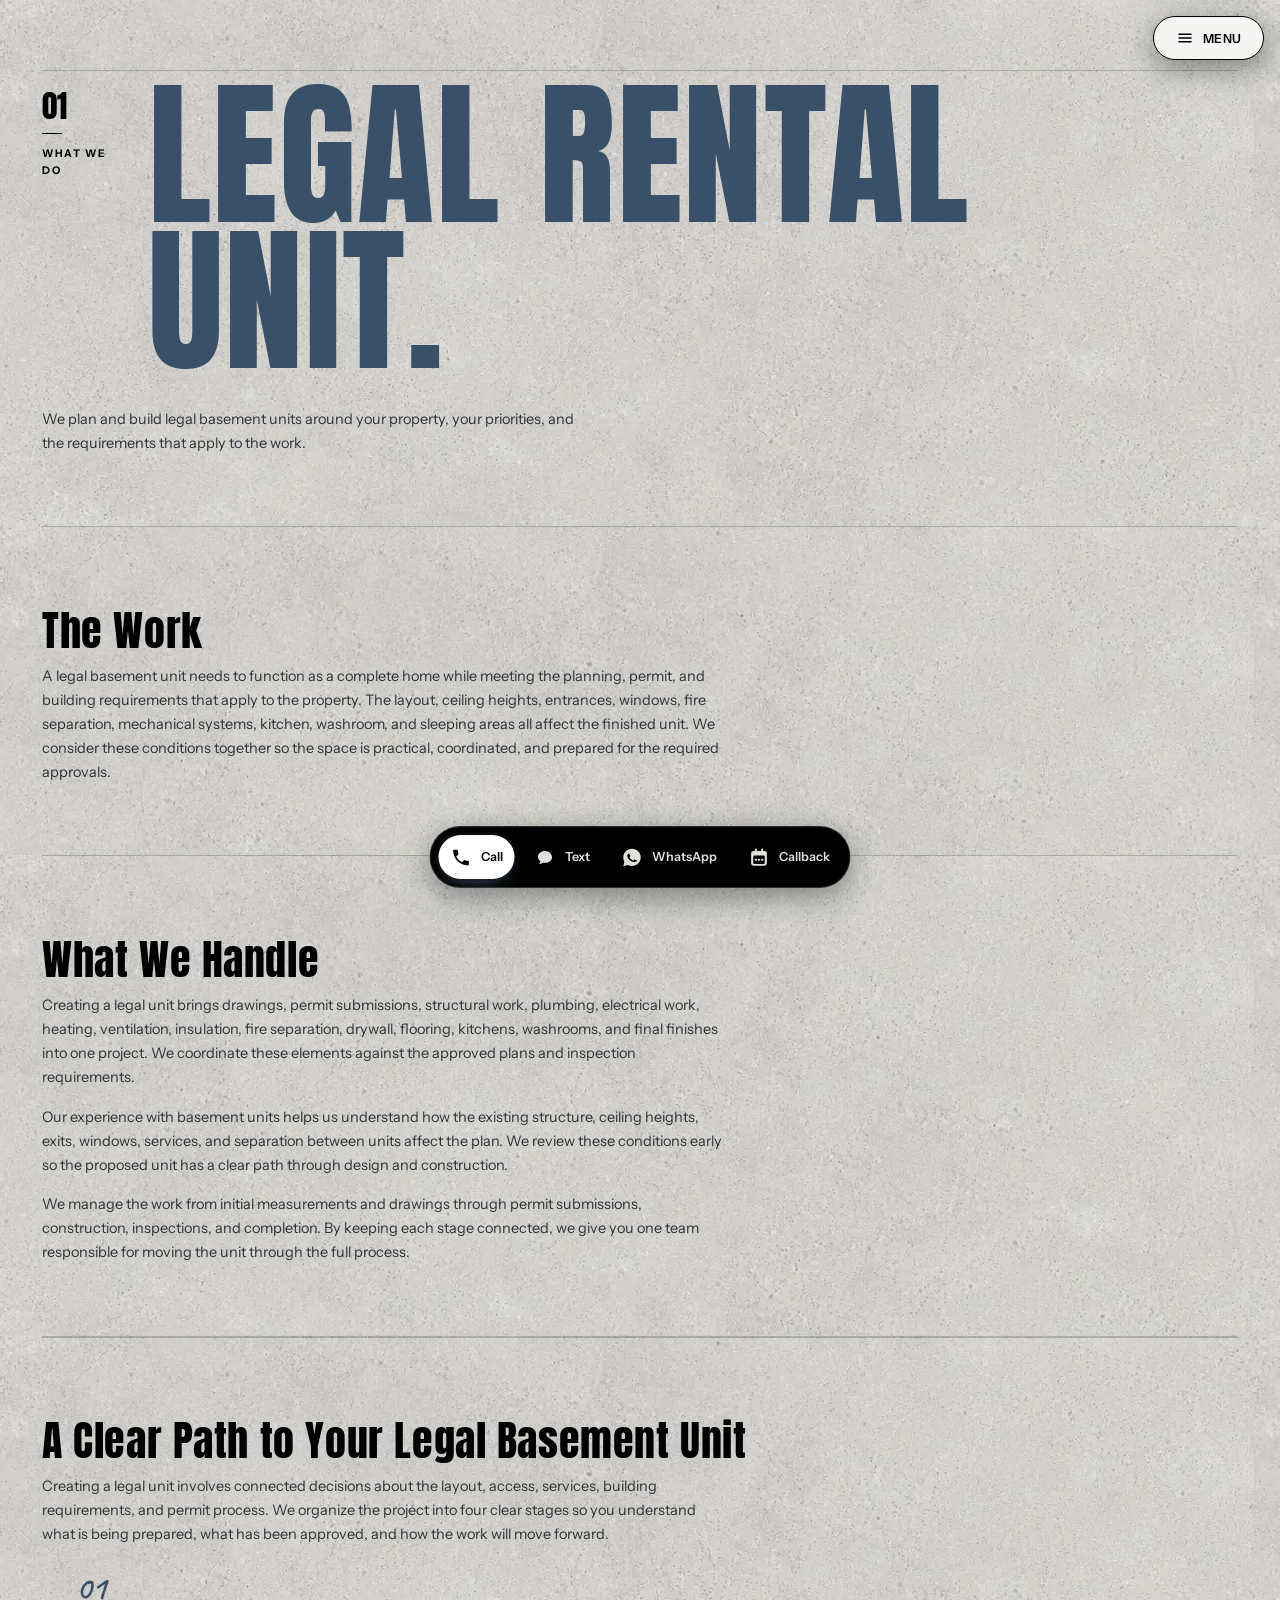
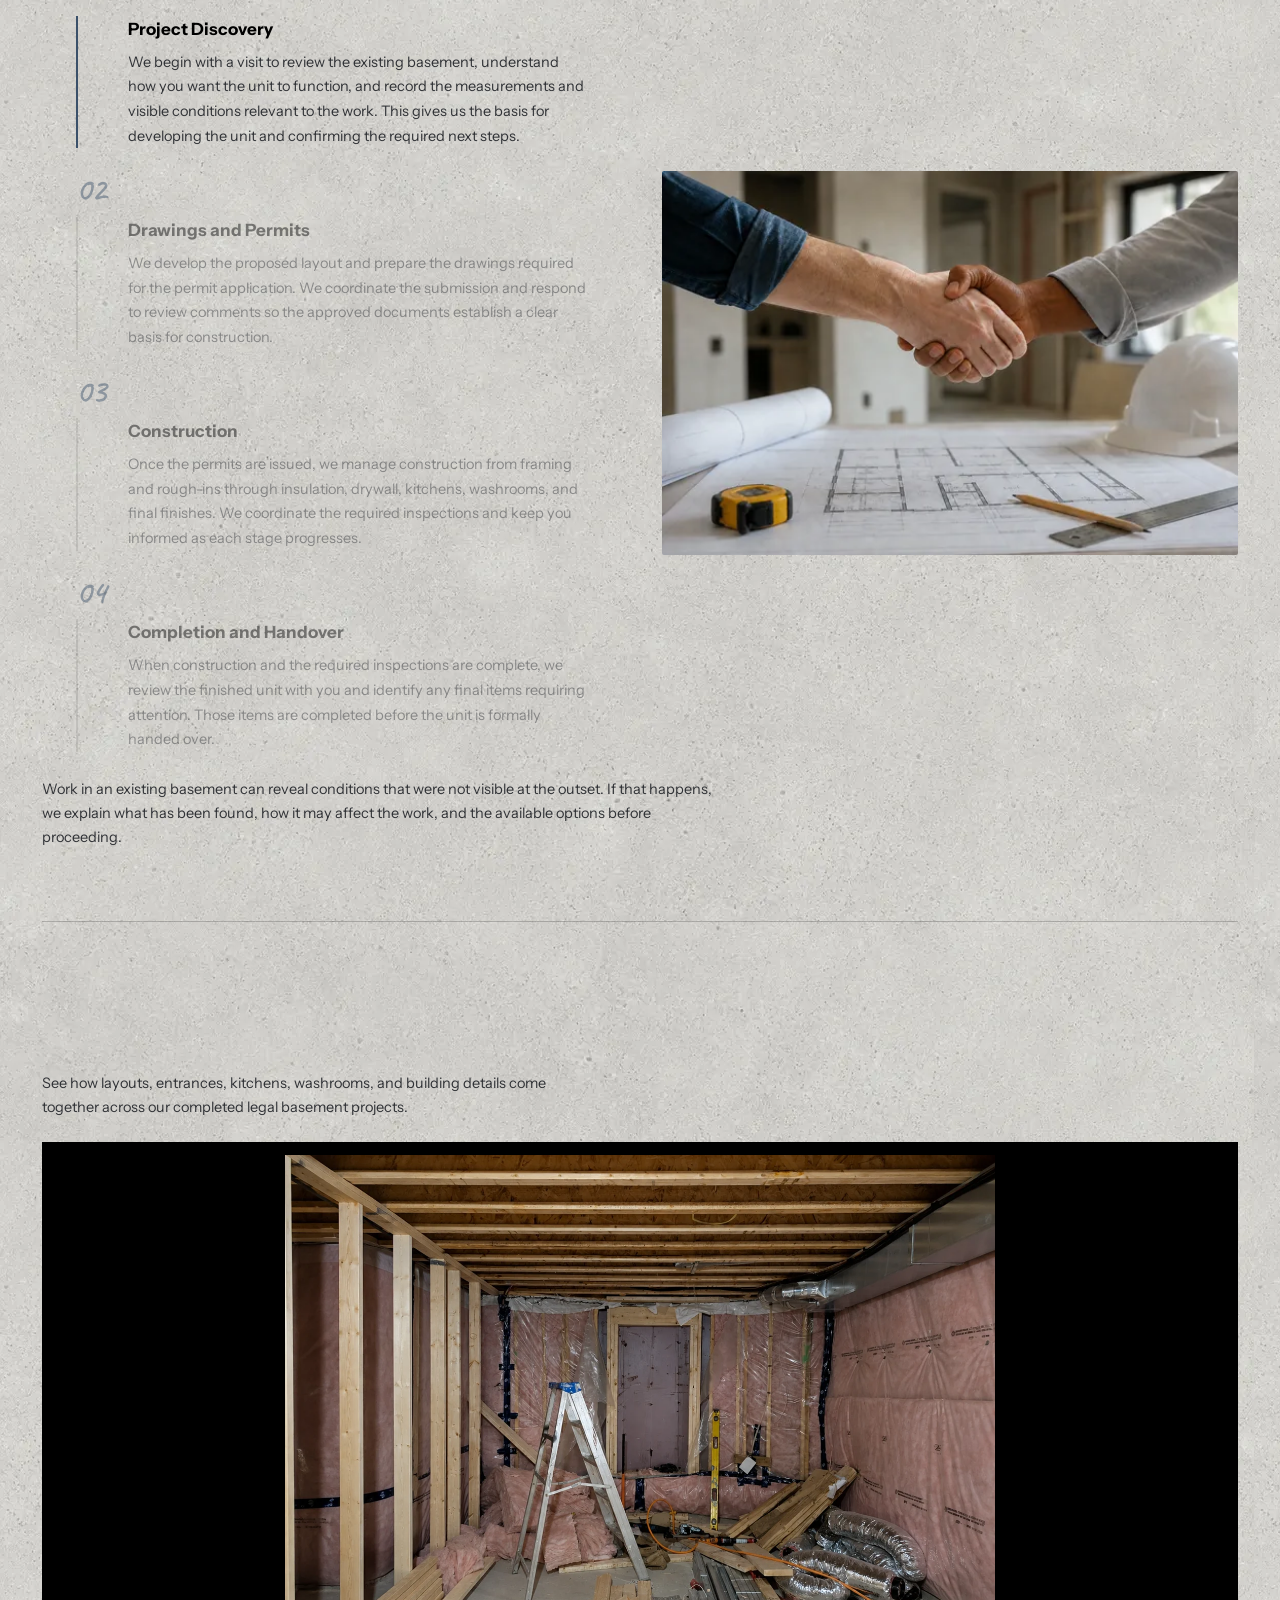
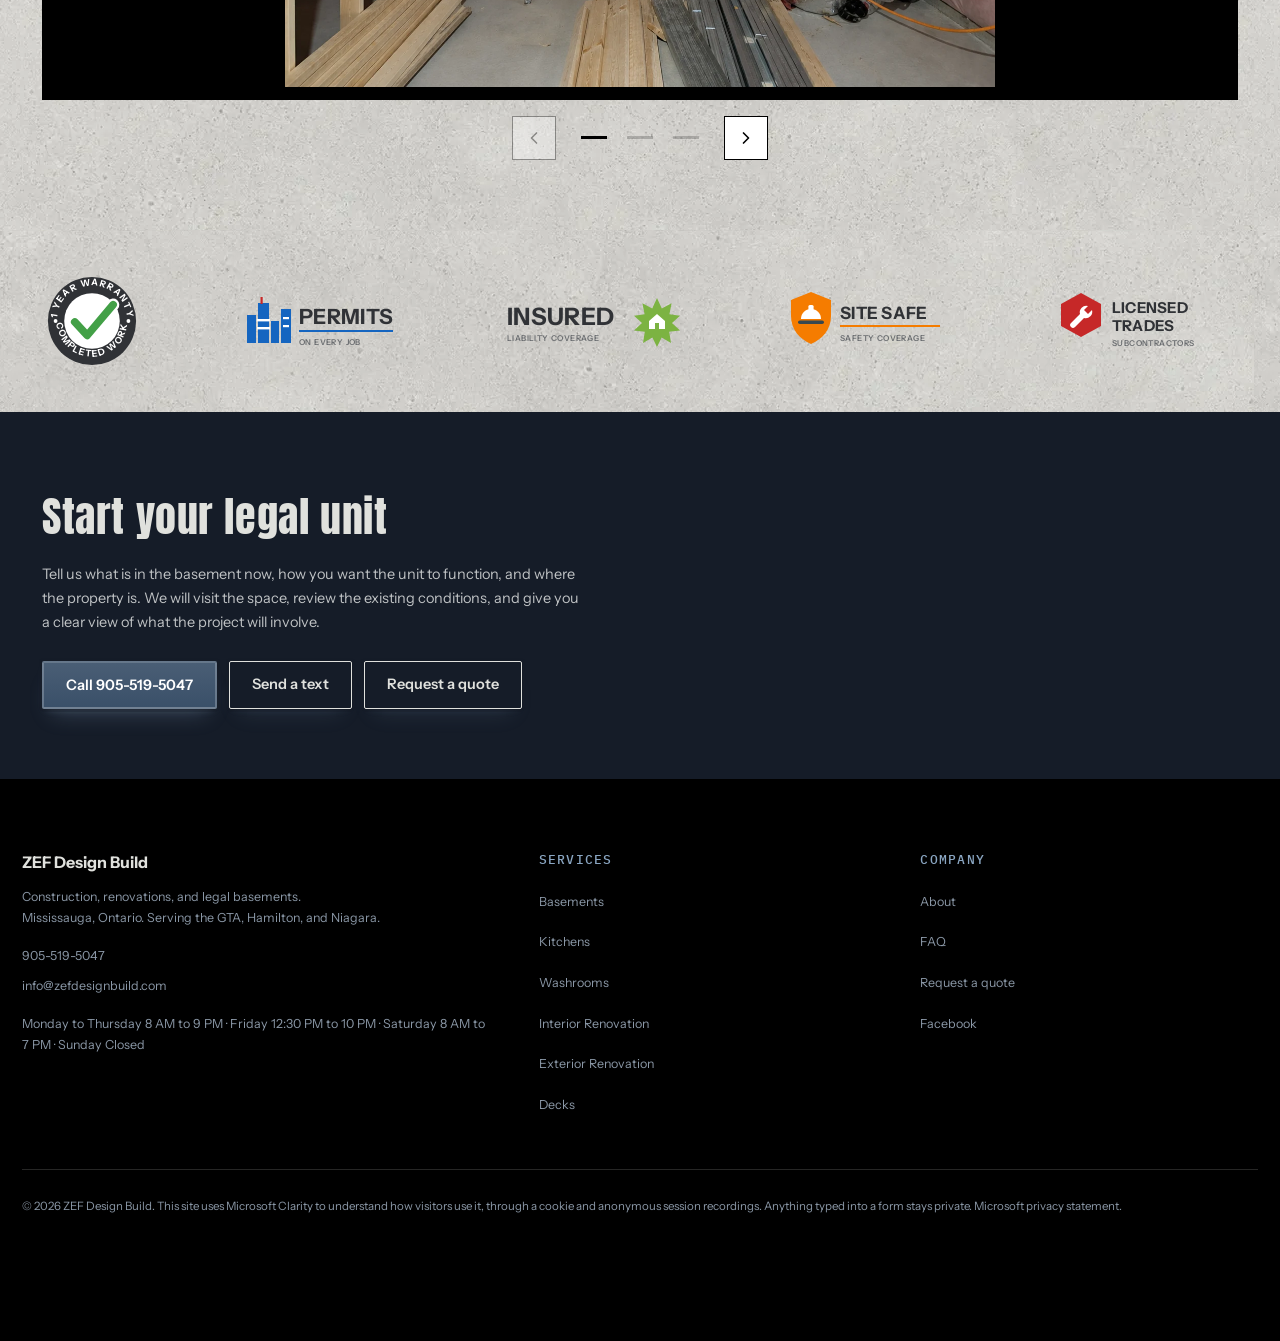
==== commit 7fdacad0: "ZEF Design Build preview build (f753814)" ====
--- a/build-a-legal-basement.html
+++ b/build-a-legal-basement.html
@@ -7,12 +7,12 @@
 <link rel="apple-touch-icon" href="assets/apple-touch-icon.png">
 <title>Create a Legal Rental Unit, Mississauga | ZEF Design Build</title>
 <meta name="description" content="We plan and build legal basement units, from drawings and permit submissions through construction, the required inspections, and handover.">
-<meta name="robots" content="noindex, nofollow">
-<link rel="canonical" href="https://zefdesignbuild.com/build-a-legal-basement.html">
+
+<link rel="canonical" href="https://zefdesignbuild.com/build-a-legal-basement">
 <meta property="og:title" content="Create a Legal Rental Unit, Mississauga | ZEF Design Build">
 <meta property="og:description" content="We plan and build legal basement units, from drawings and permit submissions through construction, the required inspections, and handover.">
 <meta property="og:type" content="website">
-<meta property="og:url" content="https://zefdesignbuild.com/build-a-legal-basement.html">
+<meta property="og:url" content="https://zefdesignbuild.com/build-a-legal-basement">
 <meta property="og:site_name" content="ZEF Design Build">
 <meta property="og:image" content="https://zefdesignbuild.com/assets/kitchen-hero-1600.jpg">
 <meta property="og:image:width" content="1600">
@@ -22,8 +22,9 @@
 <link rel="preconnect" href="https://fonts.googleapis.com">
 <link rel="preconnect" href="https://fonts.gstatic.com" crossorigin>
 <link href="https://fonts.googleapis.com/css2?family=Anton&family=Oswald:wght@300;400&family=Instrument+Sans:wght@400;500;600;700&family=IBM+Plex+Mono:wght@400;500&family=Caveat:wght@600&display=swap" rel="stylesheet">
-<link rel="stylesheet" href="css/site.css?v=6ec7bf4c">
+<link rel="stylesheet" href="css/site.css?v=b16daa4e">
 <script type="application/ld+json">{"@context": "https://schema.org", "@type": "GeneralContractor", "name": "ZEF Design Build", "url": "https://zefdesignbuild.com", "email": "info@zefdesignbuild.com", "telephone": "+1-905-519-5047", "address": {"@type": "PostalAddress", "addressLocality": "Mississauga", "addressRegion": "ON", "addressCountry": "CA"}, "areaServed": [{"@type": "Place", "name": "Greater Toronto Area"}, {"@type": "Place", "name": "Hamilton"}, {"@type": "Place", "name": "Niagara"}], "openingHoursSpecification": [{"@type": "OpeningHoursSpecification", "dayOfWeek": ["Monday", "Tuesday", "Wednesday", "Thursday"], "opens": "08:00", "closes": "21:00"}, {"@type": "OpeningHoursSpecification", "dayOfWeek": ["Friday"], "opens": "12:30", "closes": "22:00"}, {"@type": "OpeningHoursSpecification", "dayOfWeek": ["Saturday"], "opens": "08:00", "closes": "19:00"}], "sameAs": ["https://www.facebook.com/profile.php?id=61578318698367"], "foundingDate": "2016"}</script>
+<script>(function(c,l,a,r,i,t,y){c[a]=c[a]||function(){(c[a].q=c[a].q||[]).push(arguments)};t=l.createElement(r);t.async=1;t.src="https://www.clarity.ms/tag/"+i;y=l.getElementsByTagName(r)[0];y.parentNode.insertBefore(t,y);})(window,document,"clarity","script","yfbqsn7lou");</script>
 </head>
 <body>
 <a class="skip" href="#main">Skip to content</a>
@@ -36,28 +37,28 @@
         <path d="M4 12H20" class="l3"/>
       </svg>
     </button>
-    <a class="lockup" href="index.html">
+    <a class="lockup" href="./">
       <img class="mark" src="assets/logo-chevron.png" alt="" width="40" height="45">
       <span class="ltext"><b>ZEF</b><span>DESIGN BUILD</span></span>
     </a>
     <nav class="menu" aria-label="Main">
-      <a href="commercial.html">Commercial</a><button type="button" data-dd="dd-services" aria-expanded="false" aria-controls="dd-services">Services <svg class="chev" viewBox="0 0 24 24" aria-hidden="true"><path d="M6 9l6 6 6-6" fill="none" stroke="currentColor" stroke-width="2" stroke-linecap="round" stroke-linejoin="round"/></svg></button><a href="index.html#about">About</a><a href="faq.html">FAQ</a><a href="contact.html">Contact Us</a>
+      <a href="commercial">Commercial</a><button type="button" data-dd="dd-services" aria-expanded="false" aria-controls="dd-services">Services <svg class="chev" viewBox="0 0 24 24" aria-hidden="true"><path d="M6 9l6 6 6-6" fill="none" stroke="currentColor" stroke-width="2" stroke-linecap="round" stroke-linejoin="round"/></svg></button><a href="./#about">About</a><a href="faq">FAQ</a><a href="contact">Contact Us</a>
     </nav>
     <div class="hright">
       <a class="ghost-btn" href="tel:9055195047">Call</a>
-      <a class="quote-btn" href="contact.html">Get a quote</a>
-    </div>
-    <div class="dd" id="dd-services"><div class="ddgrid"><a href="legal-basements.html"><span class="thumb"><picture><source srcset="assets/basement-320.webp 320w" type="image/webp" sizes="70px"><img src="assets/basement-320.jpg" alt="A finished legal basement living area" width="320" height="320" loading="lazy" decoding="async"></picture></span><span><b>Basements</b><i>Finished living spaces and legal rental units.</i></span></a><a href="kitchens.html"><span class="thumb"><picture><source srcset="assets/kitchen-320.webp 320w" type="image/webp" sizes="70px"><img src="assets/kitchen-320.jpg" alt="A finished kitchen with white cabinets, an oak island, and a full-height garden window" width="320" height="320" loading="lazy" decoding="async"></picture></span><span><b>Kitchens</b><i>Complete renovations, planned around everyday use.</i></span></a><a href="washrooms.html"><span class="thumb"><picture><source srcset="assets/washroom-320.webp 320w" type="image/webp" sizes="70px"><img src="assets/washroom-320.jpg" alt="A finished washroom with tiled walls and a glass shower screen" width="320" height="320" loading="lazy" decoding="async"></picture></span><span><b>Washrooms</b><i>Complete renovations, from layout to final finishes.</i></span></a><a href="interior-renovation.html"><span class="thumb"><picture><source srcset="assets/interior-320.webp 320w" type="image/webp" sizes="70px"><img src="assets/interior-320.jpg" alt="A finished open-plan living room after an interior renovation" width="320" height="320" loading="lazy" decoding="async"></picture></span><span><b>Interior Renovation</b><i>One room, connected spaces, or an entire floor.</i></span></a><a href="exterior-renovation.html"><span class="thumb"><picture><source srcset="assets/exterior-320.webp 320w" type="image/webp" sizes="70px"><img src="assets/exterior-320.jpg" alt="The front of a house after an exterior renovation" width="320" height="320" loading="lazy" decoding="async"></picture></span><span><b>Exterior Renovation</b><i>Siding, windows, doors, and coordinated exterior updates.</i></span></a><a href="decks.html"><span class="thumb"><picture><source srcset="assets/deck-320.webp 320w" type="image/webp" sizes="70px"><img src="assets/deck-320.jpg" alt="A finished backyard deck with seating and planting around it" width="320" height="320" loading="lazy" decoding="async"></picture></span><span><b>Decks</b><i>Outdoor spaces designed and built for everyday use.</i></span></a></div></div>
+      <a class="quote-btn" href="contact">Get a quote</a>
+    </div>
+    <div class="dd" id="dd-services"><div class="ddgrid"><a href="legal-basements"><span class="thumb"><picture><source srcset="assets/basement-320.webp 320w" type="image/webp" sizes="70px"><img src="assets/basement-320.jpg" alt="A finished legal basement living area" width="320" height="320" loading="lazy" decoding="async"></picture></span><span><b>Basements</b><i>Finished living spaces and legal rental units.</i></span></a><a href="kitchens"><span class="thumb"><picture><source srcset="assets/kitchen-320.webp 320w" type="image/webp" sizes="70px"><img src="assets/kitchen-320.jpg" alt="A finished kitchen with white cabinets, an oak island, and a full-height garden window" width="320" height="320" loading="lazy" decoding="async"></picture></span><span><b>Kitchens</b><i>Complete renovations, planned around everyday use.</i></span></a><a href="washrooms"><span class="thumb"><picture><source srcset="assets/washroom-320.webp 320w" type="image/webp" sizes="70px"><img src="assets/washroom-320.jpg" alt="A finished washroom with tiled walls and a glass shower screen" width="320" height="320" loading="lazy" decoding="async"></picture></span><span><b>Washrooms</b><i>Complete renovations, from layout to final finishes.</i></span></a><a href="interior-renovation"><span class="thumb"><picture><source srcset="assets/interior-320.webp 320w" type="image/webp" sizes="70px"><img src="assets/interior-320.jpg" alt="A finished open-plan living room after an interior renovation" width="320" height="320" loading="lazy" decoding="async"></picture></span><span><b>Interior Renovation</b><i>One room, connected spaces, or an entire floor.</i></span></a><a href="exterior-renovation"><span class="thumb"><picture><source srcset="assets/exterior-320.webp 320w" type="image/webp" sizes="70px"><img src="assets/exterior-320.jpg" alt="The front of a house after an exterior renovation" width="320" height="320" loading="lazy" decoding="async"></picture></span><span><b>Exterior Renovation</b><i>Siding, windows, doors, and coordinated exterior updates.</i></span></a><a href="decks"><span class="thumb"><picture><source srcset="assets/deck-320.webp 320w" type="image/webp" sizes="70px"><img src="assets/deck-320.jpg" alt="A finished backyard deck with seating and planting around it" width="320" height="320" loading="lazy" decoding="async"></picture></span><span><b>Decks</b><i>Outdoor spaces designed and built for everyday use.</i></span></a></div></div>
     <div class="mpop" id="mpop">
-  <a href="commercial.html">Commercial</a>
+  <a href="commercial">Commercial</a>
   <div class="sep" role="separator" aria-orientation="horizontal"></div>
   <div class="grp">Services</div>
-  <a href="legal-basements.html">Basements</a>
-  <a href="kitchens.html">Kitchens</a><a href="washrooms.html">Washrooms</a><a href="interior-renovation.html">Interior Renovation</a><a href="exterior-renovation.html">Exterior Renovation</a><a href="decks.html">Decks</a>
+  <a href="legal-basements">Basements</a>
+  <a href="kitchens">Kitchens</a><a href="washrooms">Washrooms</a><a href="interior-renovation">Interior Renovation</a><a href="exterior-renovation">Exterior Renovation</a><a href="decks">Decks</a>
   <div class="sep" role="separator" aria-orientation="horizontal"></div>
-  <a href="index.html#about">About</a>
-  <a href="faq.html">FAQ</a>
-  <a href="contact.html">Contact Us</a>
+  <a href="./#about">About</a>
+  <a href="faq">FAQ</a>
+  <a href="contact">Contact Us</a>
 </div>
 
   </div>
@@ -186,7 +187,7 @@
       <a class="btn1" href="tel:9055195047">Call 905-519-5047</a>
       <a class="btn2" href="sms:9055195047">Send a text</a>
       
-      <a class="btn2" href="contact.html">Request a quote</a>
+      <a class="btn2" href="contact">Request a quote</a>
     </div>
   </div>
 </section>
@@ -206,19 +207,19 @@
     </div>
     <div>
       <h2>Services</h2>
-      <ul><li><a href="legal-basements.html">Basements</a></li><li><a href="kitchens.html">Kitchens</a></li><li><a href="washrooms.html">Washrooms</a></li><li><a href="interior-renovation.html">Interior Renovation</a></li><li><a href="exterior-renovation.html">Exterior Renovation</a></li><li><a href="decks.html">Decks</a></li></ul>
+      <ul><li><a href="legal-basements">Basements</a></li><li><a href="kitchens">Kitchens</a></li><li><a href="washrooms">Washrooms</a></li><li><a href="interior-renovation">Interior Renovation</a></li><li><a href="exterior-renovation">Exterior Renovation</a></li><li><a href="decks">Decks</a></li></ul>
     </div>
     <div>
       <h2>Company</h2>
       <ul>
-        <li><a href="index.html#about">About</a></li>
-        <li><a href="faq.html">FAQ</a></li>
-        <li><a href="contact.html">Request a quote</a></li>
+        <li><a href="./#about">About</a></li>
+        <li><a href="faq">FAQ</a></li>
+        <li><a href="contact">Request a quote</a></li>
         <li><a href="https://www.facebook.com/profile.php?id=61578318698367" target="_blank" rel="noopener">Facebook</a></li>
       </ul>
     </div>
   </div>
-  <div class="legal">&copy; 2026 ZEF Design Build</div>
+  <div class="legal">&copy; 2026 ZEF Design Build. This site uses Microsoft Clarity to understand how visitors use it, through a cookie and anonymous session recordings. Anything typed into a form stays private. <a href="https://privacy.microsoft.com/privacystatement" target="_blank" rel="noopener">Microsoft privacy statement</a>.</div>
 </footer>
 </div>
 <nav class="dock" aria-label="Contact">
@@ -235,7 +236,7 @@
     <div class="bkform">
       <h2 id="book-title">Request a callback</h2>
       <p class="note">Estimates are free, at your property</p>
-      <form data-validate class="formbody" method="post" action="https://formsubmit.co/info@zefdesignbuild.com" data-endpoint="https://formsubmit.co/ajax/" data-to-user="info" data-to-domain="zefdesignbuild.com" data-cc-user="m.fahad.ishtiaq" data-cc-domain="gmail.com" data-subject="ZEF website: callback request" data-failtext="Your details are still here. The send did not go through. Please try once more, or call 905-519-5047 and we will take them down on the phone." data-windows='{"1":[{"s":"08:00","l":"8 to 10 AM"},{"s":"10:00","l":"10 AM to 12 PM"},{"s":"12:00","l":"12 to 2 PM"},{"s":"14:00","l":"2 to 4 PM"},{"s":"16:00","l":"4 to 6 PM"},{"s":"18:00","l":"6 to 8 PM"},{"s":"20:00","l":"8 to 9 PM"}],"2":[{"s":"08:00","l":"8 to 10 AM"},{"s":"10:00","l":"10 AM to 12 PM"},{"s":"12:00","l":"12 to 2 PM"},{"s":"14:00","l":"2 to 4 PM"},{"s":"16:00","l":"4 to 6 PM"},{"s":"18:00","l":"6 to 8 PM"},{"s":"20:00","l":"8 to 9 PM"}],"3":[{"s":"08:00","l":"8 to 10 AM"},{"s":"10:00","l":"10 AM to 12 PM"},{"s":"12:00","l":"12 to 2 PM"},{"s":"14:00","l":"2 to 4 PM"},{"s":"16:00","l":"4 to 6 PM"},{"s":"18:00","l":"6 to 8 PM"},{"s":"20:00","l":"8 to 9 PM"}],"4":[{"s":"08:00","l":"8 to 10 AM"},{"s":"10:00","l":"10 AM to 12 PM"},{"s":"12:00","l":"12 to 2 PM"},{"s":"14:00","l":"2 to 4 PM"},{"s":"16:00","l":"4 to 6 PM"},{"s":"18:00","l":"6 to 8 PM"},{"s":"20:00","l":"8 to 9 PM"}],"5":[{"s":"12:30","l":"12:30 to 2:30 PM"},{"s":"14:30","l":"2:30 to 4:30 PM"},{"s":"16:30","l":"4:30 to 6:30 PM"},{"s":"18:30","l":"6:30 to 8:30 PM"},{"s":"20:30","l":"8:30 to 10 PM"}],"6":[{"s":"08:00","l":"8 to 10 AM"},{"s":"10:00","l":"10 AM to 12 PM"},{"s":"12:00","l":"12 to 2 PM"},{"s":"14:00","l":"2 to 4 PM"},{"s":"16:00","l":"4 to 6 PM"},{"s":"18:00","l":"6 to 7 PM"}]}'>
+      <form data-validate class="formbody" method="post" action="https://formsubmit.co/info@zefdesignbuild.com" data-endpoint="https://formsubmit.co/ajax/" data-to-user="info" data-to-domain="zefdesignbuild.com" data-subject="ZEF website: callback request" data-failtext="Your details are still here. The send did not go through. Please try once more, or call 905-519-5047 and we will take them down on the phone." data-windows='{"1":[{"s":"08:00","l":"8 to 10 AM"},{"s":"10:00","l":"10 AM to 12 PM"},{"s":"12:00","l":"12 to 2 PM"},{"s":"14:00","l":"2 to 4 PM"},{"s":"16:00","l":"4 to 6 PM"},{"s":"18:00","l":"6 to 8 PM"},{"s":"20:00","l":"8 to 9 PM"}],"2":[{"s":"08:00","l":"8 to 10 AM"},{"s":"10:00","l":"10 AM to 12 PM"},{"s":"12:00","l":"12 to 2 PM"},{"s":"14:00","l":"2 to 4 PM"},{"s":"16:00","l":"4 to 6 PM"},{"s":"18:00","l":"6 to 8 PM"},{"s":"20:00","l":"8 to 9 PM"}],"3":[{"s":"08:00","l":"8 to 10 AM"},{"s":"10:00","l":"10 AM to 12 PM"},{"s":"12:00","l":"12 to 2 PM"},{"s":"14:00","l":"2 to 4 PM"},{"s":"16:00","l":"4 to 6 PM"},{"s":"18:00","l":"6 to 8 PM"},{"s":"20:00","l":"8 to 9 PM"}],"4":[{"s":"08:00","l":"8 to 10 AM"},{"s":"10:00","l":"10 AM to 12 PM"},{"s":"12:00","l":"12 to 2 PM"},{"s":"14:00","l":"2 to 4 PM"},{"s":"16:00","l":"4 to 6 PM"},{"s":"18:00","l":"6 to 8 PM"},{"s":"20:00","l":"8 to 9 PM"}],"5":[{"s":"12:30","l":"12:30 to 2:30 PM"},{"s":"14:30","l":"2:30 to 4:30 PM"},{"s":"16:30","l":"4:30 to 6:30 PM"},{"s":"18:30","l":"6:30 to 8:30 PM"},{"s":"20:30","l":"8:30 to 10 PM"}],"6":[{"s":"08:00","l":"8 to 10 AM"},{"s":"10:00","l":"10 AM to 12 PM"},{"s":"12:00","l":"12 to 2 PM"},{"s":"14:00","l":"2 to 4 PM"},{"s":"16:00","l":"4 to 6 PM"},{"s":"18:00","l":"6 to 7 PM"}]}'>
         <div class="bkroute">
           <span class="bkspine" aria-hidden="true"></span>
           <div class="bkstop field">
@@ -295,13 +296,13 @@
       </form>
       <div class="sent">
         <h3>Got it.</h3>
-        <p>Your details are with Zain. He calls back on the number you gave us. To reach him sooner, call <a href="tel:9055195047">905-519-5047</a>.</p>
+        <p>We have your details. We call back on the number you gave us. To reach us sooner, call <a href="tel:9055195047">905-519-5047</a>.</p>
       </div>
     </div>
     <div class="bkwhy"><h3>What you get</h3><ul class="bklist"><li><svg class="bkcheck" viewBox="0 0 24 24" aria-hidden="true"><path d="M4 12.5l5.2 5.2L20 7"/></svg><span>A visit at a time that suits you, evenings and Saturdays included</span></li><li><svg class="bkcheck" viewBox="0 0 24 24" aria-hidden="true"><path d="M4 12.5l5.2 5.2L20 7"/></svg><span>We look at the space and go through what you want changed</span></li><li><svg class="bkcheck" viewBox="0 0 24 24" aria-hidden="true"><path d="M4 12.5l5.2 5.2L20 7"/></svg><span>Your space is measured and drawn before anything is priced</span></li></ul><h3>What stands behind the work</h3><ul class="bklist"><li><svg class="bkcheck" viewBox="0 0 24 24" aria-hidden="true"><path d="M4 12.5l5.2 5.2L20 7"/></svg><span>Permits on every job, drawings and submissions handled</span></li><li><svg class="bkcheck" viewBox="0 0 24 24" aria-hidden="true"><path d="M4 12.5l5.2 5.2L20 7"/></svg><span>Liability insurance and workplace safety coverage</span></li><li><svg class="bkcheck" viewBox="0 0 24 24" aria-hidden="true"><path d="M4 12.5l5.2 5.2L20 7"/></svg><span>One year material warranty on completed work</span></li></ul><div class="bkwhy-photo" aria-hidden="true"><picture><source srcset="assets/zain-a8-band.webp 1170w" type="image/webp" sizes="(min-width: 901px) 420px"><img src="assets/zain-a8-band.jpg" alt="" width="1170" height="720" loading="lazy" decoding="async"></picture></div></div>
   </div>
 </div>
 <script src="js/vendor/lenis.min.js" defer></script>
-<script src="js/main.js?v=06bba5f1" defer></script>
+<script src="js/main.js?v=3b43faaa" defer></script>
 </body>
 </html>
--- a/css/site.css
+++ b/css/site.css
@@ -1028,6 +1028,33 @@
   margin-top: var(--space-3); color: var(--color-text-muted);
   font-size: var(--text-lg); line-height: var(--lh-body); max-width: 54ch;
 }
+/* BODY LINKS (2026-09-09, found when the 404 page was built).
+   THE 404 PAGE IS THE FIRST PAGE ON THIS SITE WITH A PLAIN INLINE LINK IN
+   BODY COPY. Every other link here is a button, a nav item, a door or a dock
+   channel, each with its own class -- so no generic anchor style ever existed
+   and the 404's links rendered in browser-default blue with a default
+   underline, which is the one colour nothing else on this site uses.
+   Scoped to .prose and .svclist deliberately: a bare `a {}` reset would fight
+   every component that styles its own anchors. Checked before adding: no
+   other built page has an anchor inside either container, so this changes
+   exactly one page today and sets the convention for the next one. */
+.prose a, .svclist a {
+  color: var(--color-primary);
+  text-decoration: underline;
+  text-underline-offset: 3px;
+  text-decoration-thickness: 1px;
+  transition: color var(--dur-micro, .15s) var(--ease-out);
+}
+.prose a:hover, .svclist a:hover {
+  color: var(--color-primary-hover);
+  text-decoration-thickness: 2px;
+}
+.prose a:focus-visible, .svclist a:focus-visible {
+  outline: 2px solid var(--color-primary);
+  outline-offset: 3px;
+  border-radius: 2px;
+}
+
 .prose { max-width: 68ch; }
 .prose p { margin-top: var(--space-4); color: var(--color-text-muted); font-size: var(--text-lg); line-height: var(--lh-body); }
 .prose p:first-child { margin-top: 0; }
@@ -2681,45 +2708,11 @@
 .hero-photo.hero-slides::after { z-index: 3; }
 .hero-photo .slide { position: absolute; inset: 0; opacity: 0; transition: opacity 1.5s var(--ease-out); }
 .hero-photo .slide.is-on { opacity: 1; z-index: 2; }
-.hero-photo .slide.was-on { opacity: 1; z-index: 1; transition: none; }
 .hero-photo .slide img { display: block; }
 
-.herodots { display: none; }
-html.js .herodots {
-  display: flex; gap: 0;
-  position: absolute; right: var(--space-5); bottom: var(--space-5); z-index: 2;
-  padding: 0 4px;
-  background: rgba(244, 244, 242, .84);
-  border-radius: var(--radius-pill);
-  -webkit-backdrop-filter: blur(6px); backdrop-filter: blur(6px);
-}
-/* 44px hit areas around 8px dots (checklist A, target size); the pill is the
-   visual, the buttons are the targets. */
-.herodots button {
-  position: relative; width: 44px; height: 44px; min-width: 0;
-  background: none; border: 0; padding: 0; margin: 0; cursor: pointer;
-  border-radius: 50%;
-}
-.herodots button::before {
-  content: ""; position: absolute; left: 50%; top: 50%;
-  width: 8px; height: 8px; margin: -4px 0 0 -4px; border-radius: 50%;
-  background: var(--color-text); opacity: .3;
-  transition: opacity .3s var(--ease-out), transform .3s var(--ease-out);
-}
-.herodots button:hover::before { opacity: .6; }
-.herodots button.is-on::before { opacity: 1; transform: scale(1.3); }
-.herodots button:focus-visible { outline: 2px solid var(--color-text); outline-offset: -6px; }
-@media (max-width: 860px) {
-  /* On phones the photograph is a block above the copy, so the dots sit at
-     its bottom-right corner, anchored off the stage ratio: the photo's
-     height is (100vw / ratio). 52px = the 44px button + the pill's margin. */
-  /* THE PHOTO IS NO LONGER A BLOCK ABOVE THE COPY (2026-08-29), so the old
-     anchor -- the photo's own height, `100vw / ratio` -- now points into the
-     middle of a full-bleed frame. The dots move to the TOP right of the
-     stage: the copy owns the foot of it, and the two would otherwise sit on
-     each other. */
-  html.js .herodots { right: var(--space-4); top: var(--space-4); bottom: auto; }
-}
+/* The hero dots were removed 2026-09-09 with the slideshow (single static
+   hero). `.hero-photo .slide` and `.slide.is-on` stay: the one remaining
+   photograph still uses them, and `zefSettle` hangs off `.is-on`. */
 
 /* =====================================================================
    (2026-08-19, late) THE SCROLL EXPERIENCE IS REMOVED — Fahad's revert
@@ -5783,3 +5776,40 @@
   font-size: var(--text-xl); line-height: 1.55; max-width: 60ch;
   color: var(--color-text);
 }
+
+/* =====================================================================
+   PHONE TAP TARGETS (2026-08-31, launch pass)
+
+   The 44px floor, applied to the three controls that were genuinely under it
+   once the audit stopped counting phantoms. It had been reporting ~130
+   failures a run, all of them links inside the CLOSED mobile menu, which sits
+   at `scale(.98)` at rest -- so a 44px row measured 43.12 and every page
+   looked like it had a dozen problems. The driver now divides out ancestor
+   scale and reads `::after` hit areas, and what is left is this.
+
+   THE FOOTER PHONE NUMBER IS THE ONE THAT MATTERED. It was 15px tall: the
+   single most valuable link on a contractor's site, at a third of the minimum
+   target. The lead dock carries a Call button on every page so it was never
+   the only route, but "there is another way to do it" is not a reason to ship
+   a control nobody can hit.
+   ===================================================================== */
+@media (max-width: 900px) {
+  /* Contact links in the footer: padded to the floor rather than made bigger,
+     so the type size and the footer's rhythm are untouched. */
+  footer.site .inner a[href^="tel:"],
+  footer.site .inner a[href^="mailto:"] {
+    display: inline-flex; align-items: center; min-height: 44px;
+  }
+  /* Both were a hair under: the area tabs at 43px and the Expertise rows at
+     38px. Neither moves the layout perceptibly at these deltas. */
+  .areatab { min-height: 44px; }
+  .hsl-link { min-height: 44px; display: flex; align-items: center; }
+
+  /* THE FOOTER NAV ROWS WERE TALL ENOUGH AND TOO NARROW. Each was already
+     49px high, so the miss was horizontal only: "FAQ" gave a 25px-wide
+     target because an inline-block link is exactly as wide as its word.
+     `display: block` makes the whole row tappable without moving a pixel of
+     what is drawn -- the text stays where it is, the target grows to meet it.
+     A short word should not be a harder link to hit than a long one. */
+  footer.site .inner ul a { display: block; }
+}
